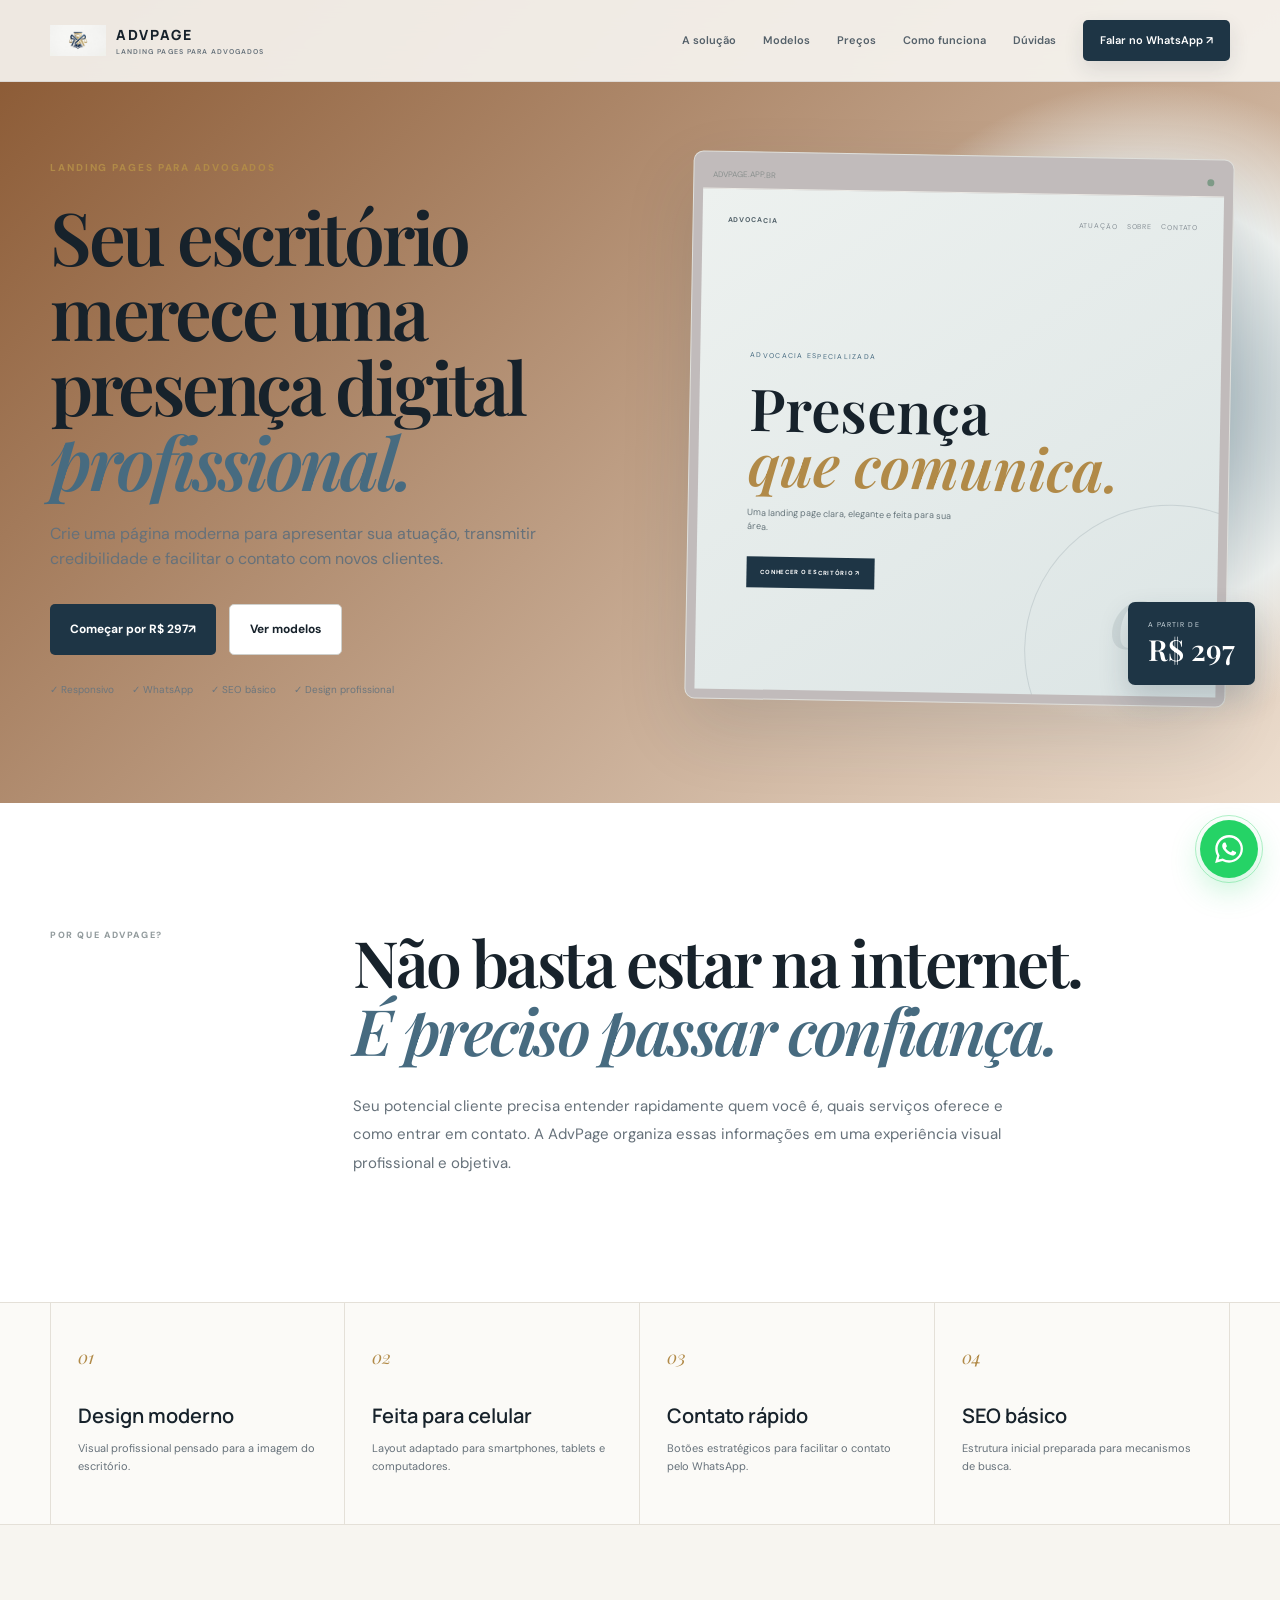
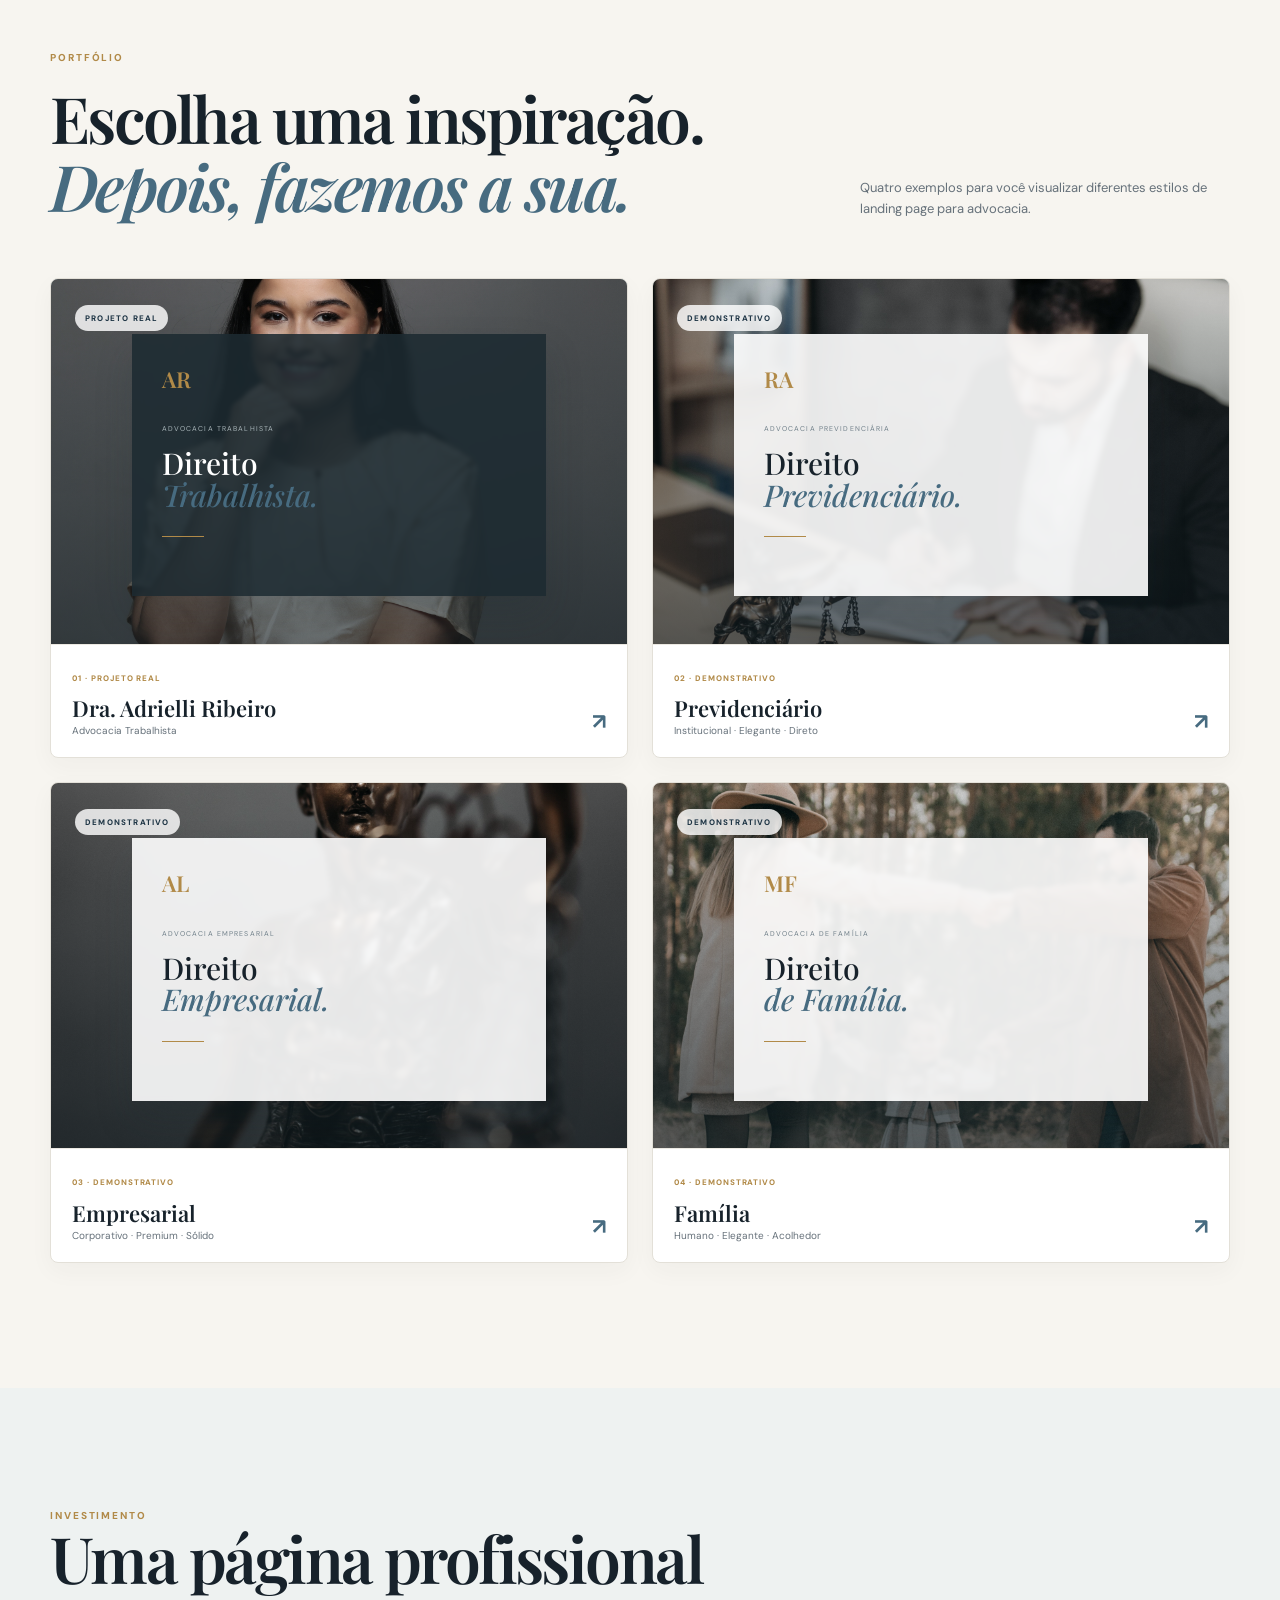
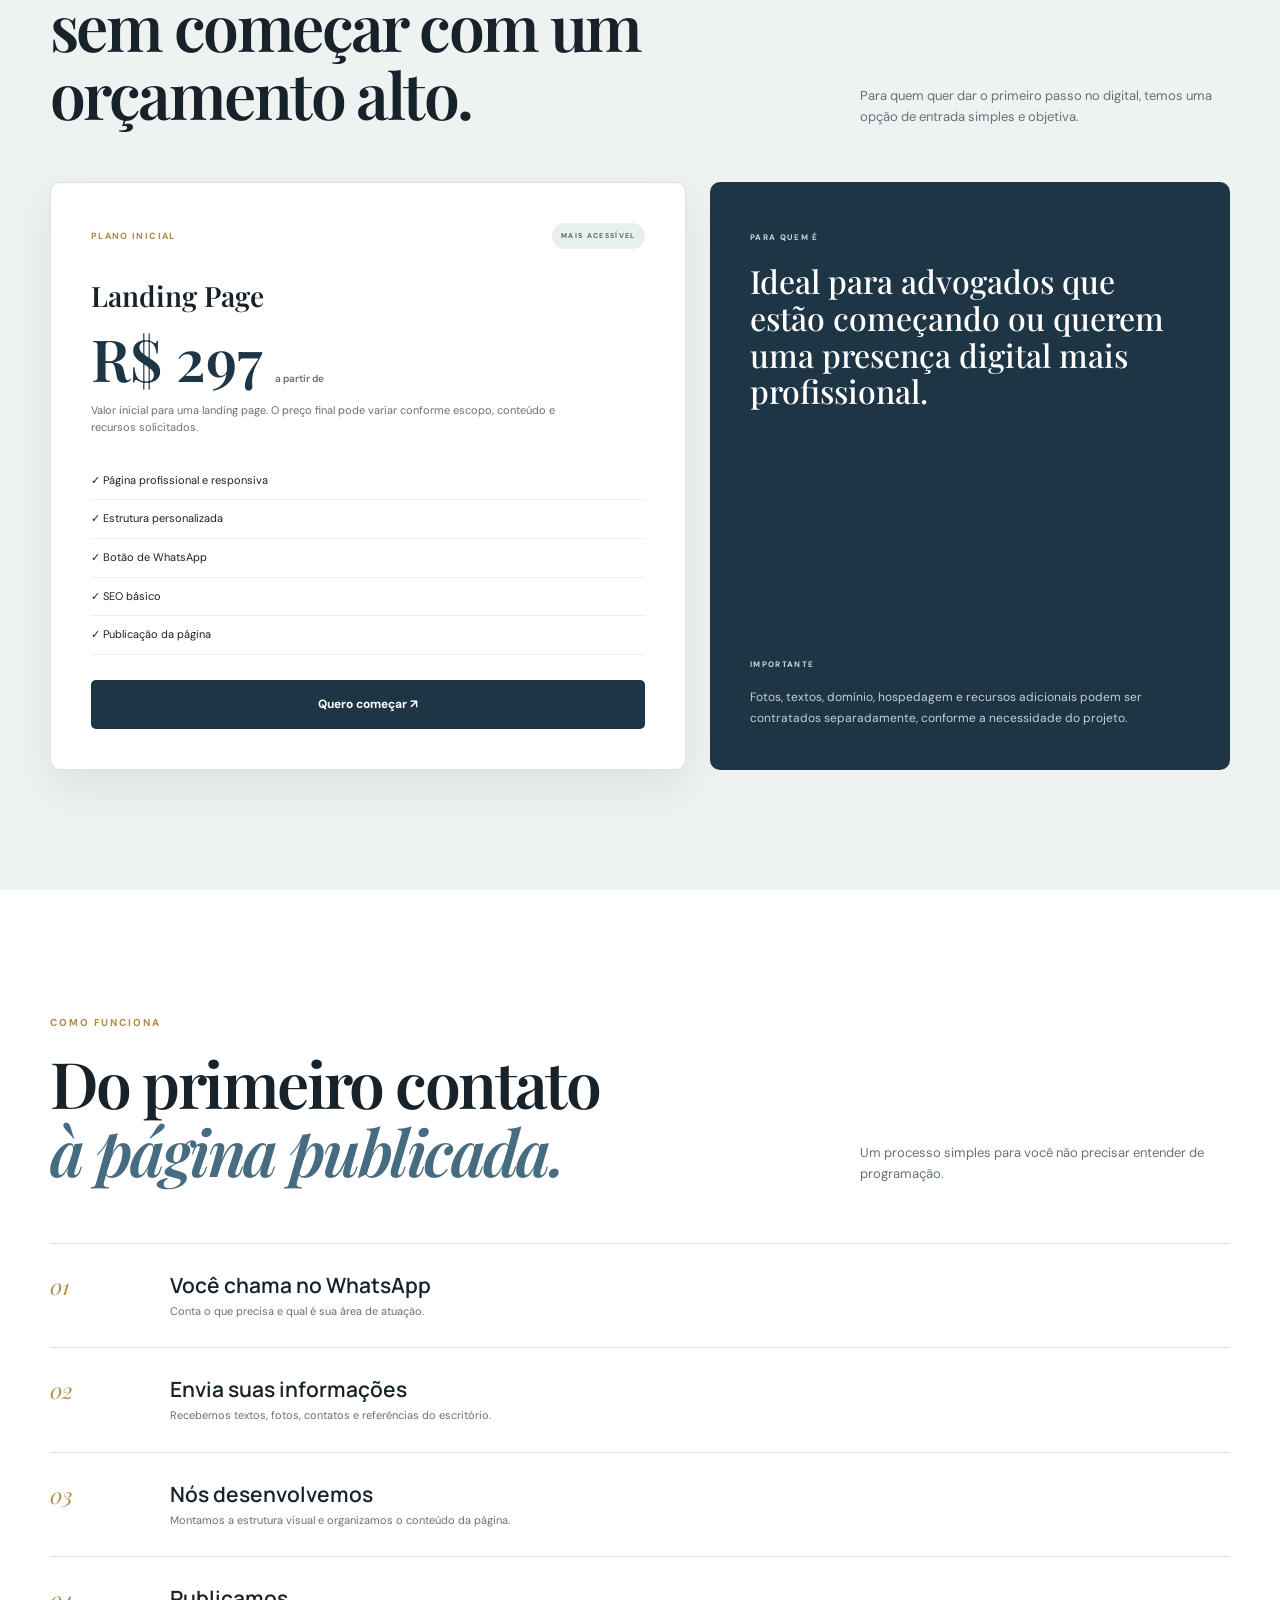
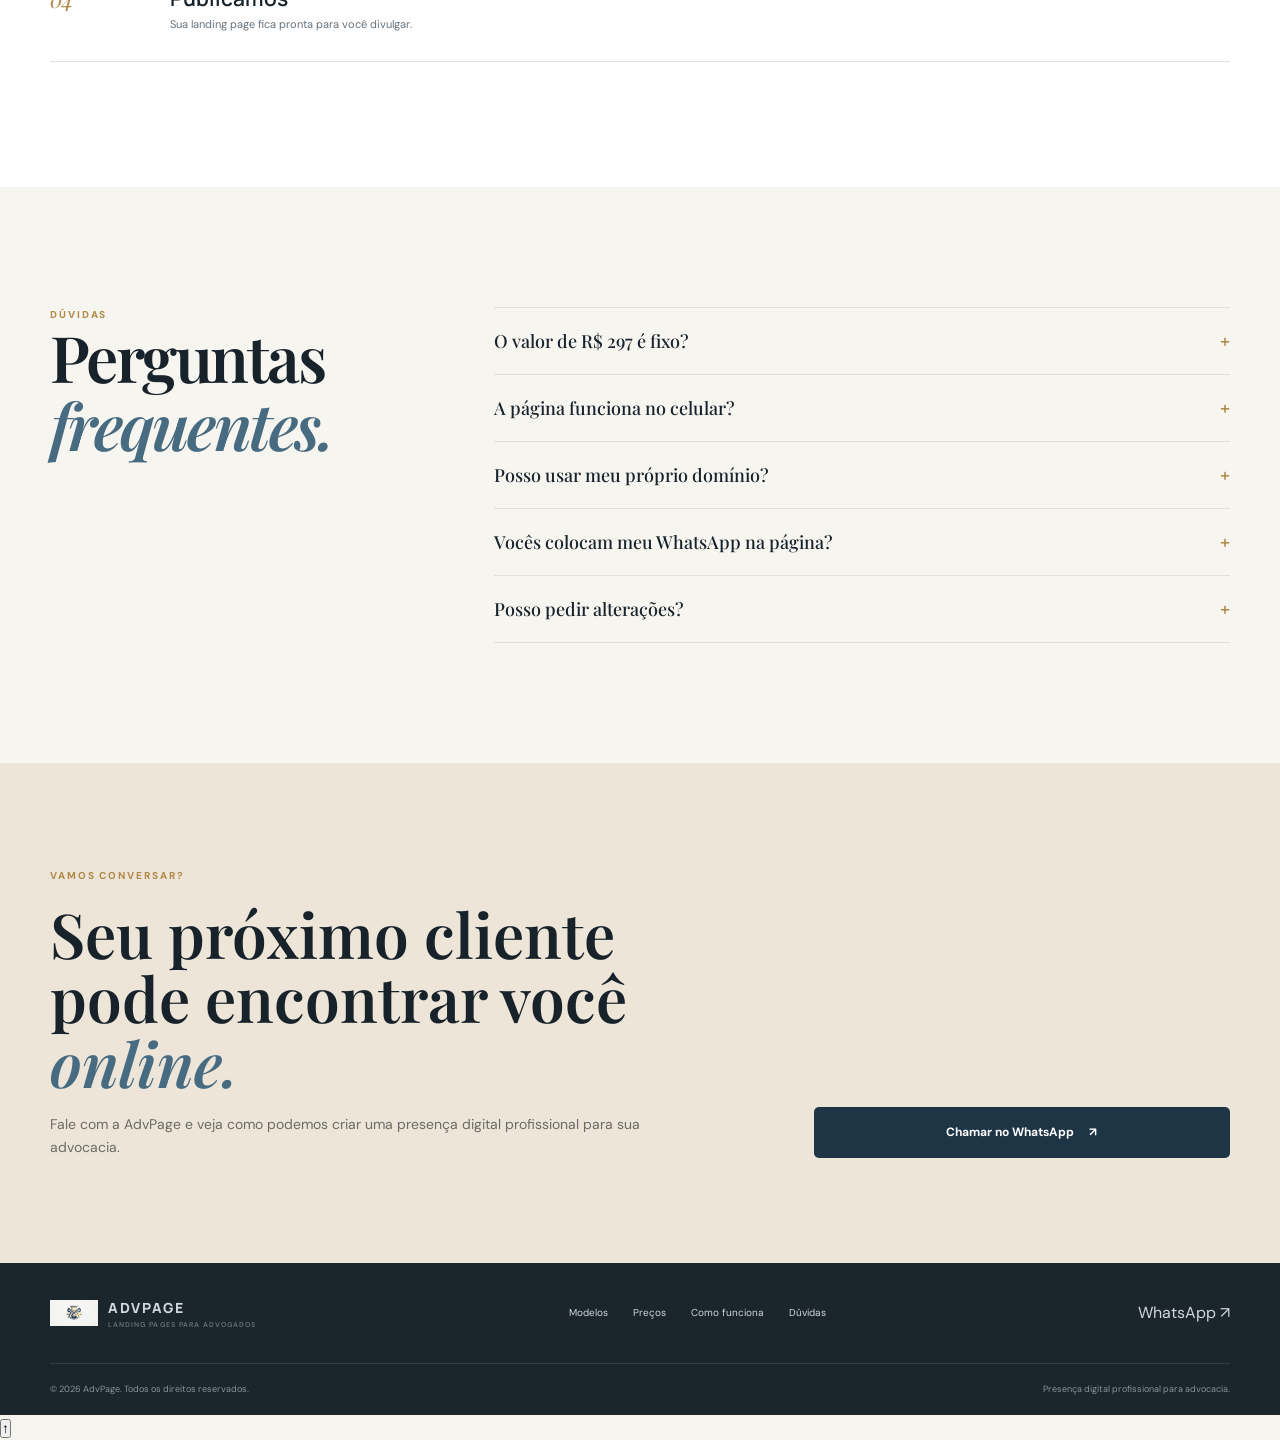
==== index.html @ 57451af1 "Atualiza hero com imagem da themis em marca d agua" ====
<!DOCTYPE html>
<html lang="pt-BR">

<head>

  <meta charset="UTF-8">

  <meta name="viewport" content="width=device-width, initial-scale=1.0">

  <title>AdvPage — Landing Pages para Advogados</title>

  <meta name="description"
    content="Landing pages modernas e profissionais para advogados, a partir de R$ 297. Design responsivo, WhatsApp e SEO b&aacute;sico.">

  <meta name="theme-color" content="#f7f5f0">
  <meta name="robots" content="index, follow">

  <meta property="og:title" content="AdvPage — Landing Pages para Advogados">

  <meta property="og:description"
    content="Uma presen&ccedil;a digital profissional para sua advocacia. Landing pages a partir de R$ 300.">

  <meta property="og:type" content="website">

  <link rel="preconnect" href="https://fonts.googleapis.com">
  <link rel="preconnect" href="https://fonts.gstatic.com" crossorigin>

  <link
    href="https://fonts.googleapis.com/css2?family=DM+Sans:wght@400;500;600;700&family=Manrope:wght@600;700;800&family=Playfair+Display:ital,wght@0,500;0,600;1,500;1,600&display=swap"
    rel="stylesheet">

  <link rel="stylesheet" href="style.css">

  <!-- &Iacute;cone do site -->
  <!-- Para trocar, substitua assets/logo-advpage.png -->
  <link rel="icon" href="img/logo_advpage.jpg" type="image/png">
</head>

<body>

  <a class="skip-link" href="#conteudo">
    Pular para o conte&uacute;do
  </a>

  <header class="header">

    <div class="container nav">

      <!-- =====================================================
         LOGO ADVPAGE
         Troque somente:
         assets/logo-advpage.png
         ===================================================== -->

      <a href="#inicio" class="logo">

        <img src="img/logo_advpage.jpg" alt="Logo AdvPage" class="site-logo">

        <span class="logo-text">
          ADVPAGE
          <small>LANDING PAGES PARA ADVOGADOS</small>
        </span>

      </a>

      <button class="menu" type="button" aria-label="Abrir menu" aria-expanded="false" aria-controls="menu-principal">
        <span></span>
        <span></span>
        <span></span>
      </button>

      <nav id="menu-principal" class="nav-links" aria-label="Navega&ccedil;&atilde;o principal">

        <a href="#solucao">A solu&ccedil;&atilde;o</a>

        <a href="#modelos">Modelos</a>

        <a href="#precos">Pre&ccedil;os</a>

        <a href="#processo">Como funciona</a>

        <a href="#faq">D&uacute;vidas</a>

        <a href="#contato" class="nav-button">
          Falar no WhatsApp ↗
        </a>

      </nav>

    </div>

  </header>


  <main id="conteudo">

    <!-- =====================================================
     HERO
     ===================================================== -->

    <section class="hero" id="inicio">

      <div class="hero-shape"></div>

      <div class="container hero-grid">

        <div class="hero-copy">

          <div class="eyebrow">
            LANDING PAGES PARA ADVOGADOS
          </div>

          <h1>
            Seu escrit&oacute;rio merece uma presen&ccedil;a digital
            <em>profissional.</em>
          </h1>

          <p>
            Crie uma p&aacute;gina moderna para apresentar sua atua&ccedil;&atilde;o,
            transmitir credibilidade e facilitar o contato com
            novos clientes.
          </p>

          <div class="actions">

            <a class="button primary" href="#precos">
              Come&ccedil;ar por R$ 297
              <span>↗</span>
            </a>

            <a class="button secondary" href="#modelos">
              Ver modelos
            </a>

          </div>

          <div class="trust-row">

            <span>✓ Responsivo</span>

            <span>✓ WhatsApp</span>

            <span>✓ SEO b&aacute;sico</span>

            <span>✓ Design profissional</span>

          </div>

        </div>


        <div class="hero-card">

          <div class="browser">

            <div class="browser-top">

              <span>
                ADVPAGE.APP.BR
              </span>

              <i></i>

            </div>

            <div class="browser-body">

              <div class="mini-nav">

                <b>ADVOCACIA</b>

                <span>
                  ATUA&Ccedil;&Atilde;O&nbsp;&nbsp;
                  SOBRE&nbsp;&nbsp;
                  CONTATO
                </span>

              </div>

              <div class="mini-copy">

                <small>
                  ADVOCACIA ESPECIALIZADA
                </small>

                <h2>
                  Presen&ccedil;a<br>
                  <em>que comunica.</em>
                </h2>

                <p>
                  Uma landing page clara, elegante
                  e feita para sua &aacute;rea.
                </p>

                <b>
                  CONHECER O ESCRIT&Oacute;RIO ↗
                </b>

              </div>

              <div class="mini-number">
                01
              </div>

            </div>

          </div>

          <div class="floating-price">

            <small>
              A PARTIR DE
            </small>

            <strong>
              R$ 297
            </strong>

          </div>

        </div>

      </div>

    </section>


    <!-- =====================================================
     SOLU&Ccedil;&Atilde;O
     ===================================================== -->

    <section class="intro" id="solucao">

      <div class="container intro-grid">

        <div class="section-kicker">
          POR QUE ADVPAGE?
        </div>

        <div>

          <h2>
            N&atilde;o basta estar na internet.
            <br>
            <em>&Eacute; preciso passar confian&ccedil;a.</em>
          </h2>

          <p>
            Seu potencial cliente precisa entender rapidamente
            quem voc&ecirc; &eacute;, quais servi&ccedil;os oferece e como entrar
            em contato. A AdvPage organiza essas informa&ccedil;&otilde;es
            em uma experi&ecirc;ncia visual profissional e objetiva.
          </p>

        </div>

      </div>

    </section>


    <!-- =====================================================
     RECURSOS
     ===================================================== -->

    <section class="features">

      <div class="container feature-grid">

        <article>

          <span>01</span>

          <h3>
            Design moderno
          </h3>

          <p>
            Visual profissional pensado
            para a imagem do escrit&oacute;rio.
          </p>

        </article>


        <article>

          <span>02</span>

          <h3>
            Feita para celular
          </h3>

          <p>
            Layout adaptado para smartphones,
            tablets e computadores.
          </p>

        </article>


        <article>

          <span>03</span>

          <h3>
            Contato r&aacute;pido
          </h3>

          <p>
            Bot&otilde;es estrat&eacute;gicos para facilitar
            o contato pelo WhatsApp.
          </p>

        </article>


        <article>

          <span>04</span>

          <h3>
            SEO b&aacute;sico
          </h3>

          <p>
            Estrutura inicial preparada
            para mecanismos de busca.
          </p>

        </article>

      </div>

    </section>


    <!-- =====================================================
     MODELOS
     ===================================================== -->

    <section class="models" id="modelos">

      <div class="container">

        <div class="heading-row">

          <div>

            <div class="eyebrow">
              PORTF&Oacute;LIO
            </div>

            <h2>
              Escolha uma inspira&ccedil;&atilde;o.
              <br>
              <em>Depois, fazemos a sua.</em>
            </h2>

          </div>

          <p>
            Quatro exemplos para voc&ecirc; visualizar
            diferentes estilos de landing page
            para advocacia.
          </p>

        </div>


        <div class="model-grid">


          <!-- MODELO 01 -->

          <a class="model-card" href="modelos/01-projeto-real/index.html">

            <div class="model-art art-real">

              <img src="img/advogado-modelo-01.webp" alt="Foto ilustrativa do Modelo 01">

              <span class="badge">
                PROJETO REAL
              </span>

              <div class="mock">

                <b>AR</b>

                <small>
                  ADVOCACIA TRABALHISTA
                </small>

                <strong>
                  Direito
                  <br>
                  <em>Trabalhista.</em>
                </strong>

                <i></i>

              </div>

            </div>

            <div class="model-info">

              <div>

                <small>
                  01 · PROJETO REAL
                </small>

                <h3>
                  Dra. Adrielli Ribeiro
                </h3>

                <p>
                  Advocacia Trabalhista
                </p>

              </div>

              <b>↗</b>

            </div>

          </a>


          <!-- MODELO 02 -->

          <a class="model-card" href="modelos/02-previdenciario/index.html">

            <div class="model-art art-blue">

              <img src="img/advogado-modelo-02.jpg" alt="Foto ilustrativa do Modelo 02">

              <span class="badge">
                DEMONSTRATIVO
              </span>

              <div class="mock light">

                <b>RA</b>

                <small>
                  ADVOCACIA PREVIDENCI&Aacute;RIA
                </small>

                <strong>
                  Direito
                  <br>
                  <em>Previdenci&aacute;rio.</em>
                </strong>

                <i></i>

              </div>

            </div>

            <div class="model-info">

              <div>

                <small>
                  02 · DEMONSTRATIVO
                </small>

                <h3>
                  Previdenci&aacute;rio
                </h3>

                <p>
                  Institucional · Elegante · Direto
                </p>

              </div>

              <b>↗</b>

            </div>

          </a>


          <!-- MODELO 03 -->

          <a class="model-card" href="modelos/03-empresarial/index.html">

            <div class="model-art art-sand">

              <img src="img/advogado-modelo-03.jpg" alt="Foto ilustrativa do Modelo 03">

              <span class="badge">
                DEMONSTRATIVO
              </span>

              <div class="mock light">

                <b>AL</b>

                <small>
                  ADVOCACIA EMPRESARIAL
                </small>

                <strong>
                  Direito
                  <br>
                  <em>Empresarial.</em>
                </strong>

                <i></i>

              </div>

            </div>

            <div class="model-info">

              <div>

                <small>
                  03 · DEMONSTRATIVO
                </small>

                <h3>
                  Empresarial
                </h3>

                <p>
                  Corporativo · Premium · S&oacute;lido
                </p>

              </div>

              <b>↗</b>

            </div>

          </a>


          <!-- MODELO 04 -->

          <a class="model-card" href="modelos/04-familia/index.html">

            <div class="model-art art-rose">

              <img src="img/advogado-modelo-04.jpg" alt="Foto ilustrativa do Modelo 04">

              <span class="badge">
                DEMONSTRATIVO
              </span>

              <div class="mock light">

                <b>MF</b>

                <small>
                  ADVOCACIA DE FAM&Iacute;LIA
                </small>

                <strong>
                  Direito
                  <br>
                  <em>de Fam&iacute;lia.</em>
                </strong>

                <i></i>

              </div>

            </div>

            <div class="model-info">

              <div>

                <small>
                  04 · DEMONSTRATIVO
                </small>

                <h3>
                  Fam&iacute;lia
                </h3>

                <p>
                  Humano · Elegante · Acolhedor
                </p>

              </div>

              <b>↗</b>

            </div>

          </a>

        </div>

      </div>

    </section>


    <!-- =====================================================
     PRE&Ccedil;O
     ===================================================== -->

    <section class="pricing" id="precos">

      <div class="container">

        <div class="pricing-head">

          <div>

            <div class="eyebrow">
              INVESTIMENTO
            </div>

            <h2>
              Uma p&aacute;gina profissional
              <br>
              sem come&ccedil;ar com um or&ccedil;amento alto.
            </h2>

          </div>

          <p>
            Para quem quer dar o primeiro passo no digital,
            temos uma op&ccedil;&atilde;o de entrada simples e objetiva.
          </p>

        </div>


        <div class="price-grid">

          <article class="price-card featured">

            <div class="price-top">

              <span>
                PLANO INICIAL
              </span>

              <b>
                MAIS ACESS&Iacute;VEL
              </b>

            </div>

            <h3>
              Landing Page
            </h3>

            <p class="price">
              R$ 297
              <small>
                a partir de
              </small>
            </p>

            <p class="price-note">
              Valor inicial para uma landing page.
              O pre&ccedil;o final pode variar conforme escopo,
              conte&uacute;do e recursos solicitados.
            </p>

            <ul>

              <li>
                ✓ P&aacute;gina profissional e responsiva
              </li>

              <li>
                ✓ Estrutura personalizada
              </li>

              <li>
                ✓ Bot&atilde;o de WhatsApp
              </li>

              <li>
                ✓ SEO b&aacute;sico
              </li>

              <li>
                ✓ Publica&ccedil;&atilde;o da p&aacute;gina
              </li>

            </ul>

            <a class="button primary full"
              href="https://wa.me/5551994525272?text=Ol&aacute;!%20Quero%20uma%20landing%20page%20a%20partir%20de%20R$%20300."
              rel="noopener noreferrer">
              Quero come&ccedil;ar ↗
            </a>

          </article>


          <div class="price-side">

            <div>

              <span>
                PARA QUEM &Eacute;
              </span>

              <h3>
                Ideal para advogados que est&atilde;o come&ccedil;ando
                ou querem uma presen&ccedil;a digital mais profissional.
              </h3>

            </div>

            <div>

              <span>
                IMPORTANTE
              </span>

              <p>
                Fotos, textos, dom&iacute;nio, hospedagem e recursos
                adicionais podem ser contratados separadamente,
                conforme a necessidade do projeto.
              </p>

            </div>

          </div>

        </div>

      </div>

    </section>


    <!-- =====================================================
     PROCESSO
     ===================================================== -->

    <section class="process" id="processo">

      <div class="container">

        <div class="heading-row">

          <div>

            <div class="eyebrow">
              COMO FUNCIONA
            </div>

            <h2>
              Do primeiro contato
              <br>
              <em>&agrave; p&aacute;gina publicada.</em>
            </h2>

          </div>

          <p>
            Um processo simples para voc&ecirc; n&atilde;o precisar
            entender de programa&ccedil;&atilde;o.
          </p>

        </div>


        <div class="steps">

          <article>

            <b>01</b>

            <div>

              <h3>
                Voc&ecirc; chama no WhatsApp
              </h3>

              <p>
                Conta o que precisa e qual &eacute; sua &aacute;rea de atua&ccedil;&atilde;o.
              </p>

            </div>

          </article>


          <article>

            <b>02</b>

            <div>

              <h3>
                Envia suas informa&ccedil;&otilde;es
              </h3>

              <p>
                Recebemos textos, fotos, contatos
                e refer&ecirc;ncias do escrit&oacute;rio.
              </p>

            </div>

          </article>


          <article>

            <b>03</b>

            <div>

              <h3>
                N&oacute;s desenvolvemos
              </h3>

              <p>
                Montamos a estrutura visual e organizamos
                o conte&uacute;do da p&aacute;gina.
              </p>

            </div>

          </article>


          <article>

            <b>04</b>

            <div>

              <h3>
                Publicamos
              </h3>

              <p>
                Sua landing page fica pronta
                para voc&ecirc; divulgar.
              </p>

            </div>

          </article>

        </div>

      </div>

    </section>


    <!-- =====================================================
     FAQ
     ===================================================== -->

    <section class="faq" id="faq">

      <div class="container faq-grid">

        <div>

          <div class="eyebrow">
            D&Uacute;VIDAS
          </div>

          <h2>
            Perguntas
            <br>
            <em>frequentes.</em>
          </h2>

        </div>


        <div class="faq-list">

          <details>

            <summary>
              O valor de R$ 297 &eacute; fixo?
            </summary>

            <p>
              R$ 297 &eacute; o valor inicial.
              O or&ccedil;amento final depende do escopo,
              quantidade de conte&uacute;do e recursos solicitados.
            </p>

          </details>


          <details>

            <summary>
              A p&aacute;gina funciona no celular?
            </summary>

            <p>
              Sim. Os modelos s&atilde;o desenvolvidos de forma
              responsiva para celular, tablet e computador.
            </p>

          </details>


          <details>

            <summary>
              Posso usar meu pr&oacute;prio dom&iacute;nio?
            </summary>

            <p>
              Sim. Voc&ecirc; pode usar um dom&iacute;nio pr&oacute;prio
              ou o dom&iacute;nio do seu escrit&oacute;rio.
            </p>

          </details>


          <details>

            <summary>
              Voc&ecirc;s colocam meu WhatsApp na p&aacute;gina?
            </summary>

            <p>
              Sim. A p&aacute;gina pode ter bot&otilde;es de contato
              e WhatsApp configurados com seus dados.
            </p>

          </details>


          <details>

            <summary>
              Posso pedir altera&ccedil;&otilde;es?
            </summary>

            <p>
              Sim. O escopo e a quantidade de ajustes
              s&atilde;o combinados antes do desenvolvimento.
            </p>

          </details>

        </div>

      </div>

    </section>


    <!-- =====================================================
     CONTATO
     ===================================================== -->

    <section class="contact" id="contato">

      <div class="container contact-inner">

        <div>

          <div class="eyebrow">
            VAMOS CONVERSAR?
          </div>

          <h2>
            Seu pr&oacute;ximo cliente pode encontrar voc&ecirc;
            <em>online.</em>
          </h2>

          <p>
            Fale com a AdvPage e veja como podemos criar
            uma presen&ccedil;a digital profissional para sua advocacia.
          </p>

        </div>


        <a class="contact-button" href="https://wa.me/5551994525272?text=Ol&aacute;!%20Quero%20conhecer%20a%20AdvPage."
          rel="noopener noreferrer">
          Chamar no WhatsApp
          <span>↗</span>
        </a>

      </div>

    </section>

  </main>


  <!-- =====================================================
     RODAP&Eacute;
     ===================================================== -->

  <footer>

    <div class="container footer-top">

      <div class="logo footer-logo">

        <img src="img/logo_advpage.jpg" alt="Logo AdvPage" class="site-logo">

        <span class="logo-text">
          ADVPAGE
          <small>LANDING PAGES PARA ADVOGADOS</small>
        </span>

      </div>


      <nav>

        <a href="#modelos">
          Modelos
        </a>

        <a href="#precos">
          Pre&ccedil;os
        </a>

        <a href="#processo">
          Como funciona
        </a>

        <a href="#faq">
          D&uacute;vidas
        </a>

      </nav>


      <a href="https://wa.me/5551994525272?text=Ol&aacute;!%20Quero%20conhecer%20a%20AdvPage." rel="noopener noreferrer">
        WhatsApp ↗
      </a>

    </div>


    <div class="container footer-bottom">

      <span>
        &copy; 2026 AdvPage. Todos os direitos reservados.
      </span>

      <span>
        Presen&ccedil;a digital profissional para advocacia.
      </span>

    </div>

  </footer>


  <!-- =====================================================
     WHATSAPP FLUTUANTE
     ===================================================== -->

  <a class="floating" href="https://wa.me/5551994525272?text=Ol&aacute;!%20Quero%20conhecer%20a%20AdvPage."
    aria-label="Falar com a AdvPage pelo WhatsApp" rel="noopener noreferrer">

    <svg class="whatsapp-icon" viewBox="0 0 24 24" aria-hidden="true" focusable="false">

      <path
        d="M20.52 3.48A11.87 11.87 0 0 0 12.08 0C5.53 0 .2 5.33.2 11.88c0 2.09.55 4.13 1.59 5.93L.1 24l6.33-1.66a11.88 11.88 0 0 0 5.65 1.43h.01c6.55 0 11.88-5.33 11.88-11.88 0-3.17-1.23-6.15-3.45-8.41ZM12.09 21.7h-.01a9.82 9.82 0 0 1-5.01-1.37l-.36-.21-3.75.98 1-3.66-.23-.38a9.82 9.82 0 0 1-1.51-5.18C2.22 6.47 6.64 2.05 12.08 2.05c2.64 0 5.12 1.03 6.98 2.9a9.8 9.8 0 0 1 2.9 6.98c0 5.44-4.42 9.77-9.87 9.77Zm5.39-7.34c-.29-.15-1.72-.85-1.99-.95-.27-.1-.47-.15-.67.15-.2.29-.77.95-.94 1.14-.17.2-.35.22-.64.07-.29-.15-1.22-.45-2.32-1.43-.86-.77-1.44-1.72-1.61-2.01-.17-.29-.02-.45.13-.6.13-.13.29-.35.44-.52.15-.17.2-.29.3-.49.1-.2.05-.37-.02-.52-.07-.15-.67-1.61-.92-2.2-.24-.58-.49-.5-.67-.51h-.57c-.2 0-.52.07-.79.37-.27.29-1.03 1.01-1.03 2.47s1.05 2.86 1.2 3.05c.15.2 2.07 3.16 5.01 4.43.7.3 1.25.48 1.68.61.7.22 1.34.19 1.84.12.56-.08 1.72-.7 1.96-1.38.24-.68.24-1.26.17-1.38-.07-.12-.27-.2-.57-.35Z" />

    </svg>

  </a>


  <script src="script.js"></script>

</body>

</html>
---- style.css ----
:root{
--bg:#f7f5f0;
--paper:#fff;
--ink:#17222b;
--muted:#66717a;
--navy:#1e3545;
--blue:#476b80;
--gold:#b18a48;
--line:#e4e0d8;
--sand:#ece5d8;
--rose:#eee2df;
--serif:'Playfair Display',Georgia,serif;
--sans:'DM Sans',Arial,sans-serif;
--display:'Manrope',Arial,sans-serif
}

*{
box-sizing:border-box;
margin:0;
padding:0
}

html{
scroll-behavior:smooth
}

body{
background:var(--bg);
color:var(--ink);
font-family:var(--sans);
line-height:1.6
}

a{
text-decoration:none;
color:inherit
}

.container{
width:min(1180px,calc(100% - 44px));
margin:auto
}

.skip-link{
position:fixed;
left:12px;
top:-60px;
z-index:999;
background:var(--ink);
color:white;
padding:12px 16px;
border-radius:0 0 8px 8px
}

.skip-link:focus{
top:0
}

.header{
height:82px;
position:fixed;
z-index:100;
top:0;
left:0;
right:0;
background:rgba(247,245,240,.92);
backdrop-filter:blur(15px);
border-bottom:1px solid rgba(23,34,43,.08);
transition:height .35s ease,background .35s ease,box-shadow .35s ease
}

.header.scrolled{
height:70px;
background:rgba(255,255,255,.88);
box-shadow:0 10px 35px rgba(30,53,69,.08)
}

.nav{
height:100%;
display:flex;
align-items:center;
justify-content:space-between
}


/* =====================================================
   LOGO ADVPAGE
   ===================================================== */

.logo{
display:flex;
align-items:center;
gap:10px
}

.logo .site-logo{
width:56px;
height:56px;
object-fit:contain;
display:block;
flex:0 0 auto
}

.footer-logo .site-logo{
width:48px;
height:48px
}

.logo-text{
display:flex;
flex-direction:column;
font:800 14px var(--display);
letter-spacing:.12em
}

.logo-text small{
display:block;
font:600 7px var(--sans);
letter-spacing:.15em;
color:var(--muted);
margin-top:3px
}


/* =====================================================
   MENU
   ===================================================== */

.nav-links{
display:flex;
gap:27px;
align-items:center;
font-size:11px;
font-weight:600;
color:#55616a
}

.nav-links a{
position:relative;
transition:color .25s ease
}

.nav-links a:hover{
color:var(--navy)
}

.nav-links a:not(.nav-button)::after{
content:"";
position:absolute;
left:0;
right:0;
bottom:-7px;
height:1px;
background:var(--gold);
transform:scaleX(0);
transition:transform .25s ease
}

.nav-links a:hover::after{
transform:scaleX(1)
}

.nav-button{
padding:12px 17px;
background:var(--navy);
color:white!important;
border-radius:5px;
box-shadow:0 8px 20px rgba(30,53,69,.12)
}

.menu{
display:none;
background:none;
border:0
}

.menu span{
display:block;
width:25px;
height:2px;
background:var(--ink);
margin:5px
}


/* =====================================================
   HERO
   ===================================================== */

.hero{
padding:155px 0 100px;
min-height:800px;
position:relative;
overflow:hidden;
background:linear-gradient(
135deg,
#895731 0%,
#eddecf 100%
)
}

.hero-shape{
position:absolute;
width:650px;
height:650px;
border-radius:50%;
right:-190px;
top:80px;
background:radial-gradient(
circle,
#95a9b2 0,
#eef1ef 45%,
transparent 70%
)
}

.hero-grid{
display:grid;
grid-template-columns:1.03fr .97fr;
gap:65px;
align-items:center;
position:relative
}

.eyebrow{
font-size:10px;
letter-spacing:.19em;
font-weight:800;
color:var(--gold)
}

.hero h1{
font:600 clamp(48px,5.7vw,76px)/1.03 var(--serif);
letter-spacing:-.045em;
margin:22px 0;
color:var(--ink)
}

.hero h1 em,
.intro h2 em,
.models h2 em,
.pricing h2 em,
.process h2 em,
.faq h2 em,
.contact h2 em{
font-style:italic;
color:var(--blue)
}

.hero-copy>p{
font-size:16px;
color:var(--muted);
max-width:610px
}

.actions{
display:flex;
gap:13px;
margin-top:32px
}

.button{
display:inline-flex;
align-items:center;
justify-content:center;
padding:15px 20px;
border-radius:5px;
font-size:12px;
font-weight:700;
position:relative;
overflow:hidden;
transition:.25s ease
}

.button:hover{
transform:translateY(-3px);
box-shadow:0 12px 28px rgba(30,53,69,.14)
}

.primary{
background:var(--navy);
color:#fff
}

.primary:hover{
background:#29495e
}

.secondary{
border:1px solid #cfd0cc;
background:white
}

.trust-row{
display:flex;
flex-wrap:wrap;
gap:18px;
margin-top:27px;
font-size:10px;
color:#6c767d
}


/* =====================================================
   BROWSER PREVIEW
   ===================================================== */

.hero-card{
position:relative
}

.browser{
background:rgb(193, 187, 187);
border:1px solid #dfe0dc;
border-radius:10px;
padding:9px;
box-shadow:0 30px 70px rgba(30,53,69,.13);
transform:rotate(1deg);
transition:.3s ease
}

.hero-card:hover .browser{
box-shadow:0 35px 85px rgba(30,53,69,.17)
}

.browser-top{
height:28px;
border-bottom:1px solid #eceae5;
display:flex;
justify-content:space-between;
align-items:center;
padding:0 10px;
color:#8b918f;
font-size:8px
}

.browser-top i{
width:7px;
height:7px;
border-radius:50%;
background:#7e9a87
}

.browser-body{
height:500px;
background:linear-gradient(145deg,#edf1ef,#dce5e5);
padding:25px;
position:relative;
overflow:hidden
}

.browser-body:after{
content:'';
position:absolute;
width:290px;
height:290px;
border:1px solid rgba(30,53,69,.12);
border-radius:50%;
right:-100px;
bottom:-100px
}

.mini-nav{
display:flex;
justify-content:space-between;
font-size:7px;
letter-spacing:.13em;
color:#53626a
}

.mini-nav span{
color:#879097
}

.mini-copy{
position:absolute;
left:50px;
top:150px
}

.mini-copy small{
font-size:7px;
letter-spacing:.18em;
color:var(--blue)
}

.mini-copy h2{
font:600 58px/.95 var(--serif);
margin:15px 0
}

.mini-copy h2 em{
color:var(--gold);
font-style:italic
}

.mini-copy p{
font-size:9px;
color:#66757b;
max-width:220px
}

.mini-copy>b{
display:inline-block;
margin-top:22px;
background:var(--navy);
color:white;
padding:11px 14px;
font-size:6px;
letter-spacing:.12em
}

.mini-number{
position:absolute;
right:25px;
bottom:25px;
font:italic 90px var(--serif);
color:rgba(30,53,69,.09)
}

.floating-price{
position:absolute;
right:-25px;
bottom:18px;
background:var(--navy);
color:white;
padding:17px 20px;
border-radius:7px;
box-shadow:0 15px 30px rgba(30,53,69,.2);
animation:priceFloat 4s ease-in-out infinite
}

.floating-price small{
display:block;
font-size:7px;
letter-spacing:.15em;
color:#cdd9df
}

.floating-price strong{
display:block;
font:600 29px var(--serif);
color:#fff
}


/* =====================================================
   INTRO
   ===================================================== */

.intro{
padding:125px 0;
background:white
}

.intro-grid{
display:grid;
grid-template-columns:.42fr 1.58fr;
gap:70px
}

.section-kicker{
font-size:9px;
font-weight:800;
letter-spacing:.18em;
color:#929b9d
}

.intro h2,
.models h2,
.pricing h2,
.process h2,
.faq h2{
font:600 clamp(40px,5vw,64px)/1.06 var(--serif);
letter-spacing:-.04em
}

.intro p{
max-width:690px;
margin-top:28px;
color:var(--muted);
font-size:15px;
line-height:1.9
}


/* =====================================================
   FEATURES
   ===================================================== */

.features{
border-top:1px solid var(--line);
border-bottom:1px solid var(--line);
background:#fbfaf7
}

.feature-grid{
display:grid;
grid-template-columns:repeat(4,1fr)
}

.feature-grid article{
padding:42px 27px 48px;
border-right:1px solid var(--line);
position:relative;
overflow:hidden;
transition:.3s ease
}

.feature-grid article:first-child{
border-left:1px solid var(--line)
}

.feature-grid article:hover{
background:#fff;
transform:translateY(-2px)
}

.feature-grid span{
font:italic 18px var(--serif);
color:var(--gold)
}

.feature-grid h3{
font:600 20px var(--display);
margin:30px 0 10px
}

.feature-grid p{
font-size:11px;
color:var(--muted);
line-height:1.7
}


/* =====================================================
   MODELOS
   ===================================================== */

.models{
padding:125px 0;
background:var(--bg)
}

.heading-row{
display:flex;
justify-content:space-between;
gap:60px;
align-items:end
}

.heading-row>p{
max-width:370px;
color:var(--muted);
font-size:13px
}

.heading-row h2{
margin-top:18px
}

.model-grid{
display:grid;
grid-template-columns:1fr 1fr;
gap:24px;
margin-top:58px
}

.model-card{
background:white;
border:1px solid #e3e0d8;
border-radius:8px;
overflow:hidden;
transition:.4s ease;
box-shadow:0 8px 24px rgba(40,45,45,.04)
}

.model-card:hover{
transform:translateY(-6px);
box-shadow:0 20px 45px rgba(40,45,45,.1)
}

.model-art{
height:365px;
position:relative;
padding:24px;
overflow:hidden
}

.model-art>img{
position:absolute;
inset:0;
width:100%;
height:100%;
object-fit:cover;
display:block;
filter:saturate(.82)
}

.model-art:after{
content:'';
position:absolute;
inset:0;
background:linear-gradient(
180deg,
rgba(20,30,35,.05),
rgba(20,30,35,.62)
);
z-index:1
}

.art-real{
background:linear-gradient(
135deg,
#b8c7ca,
#73878e
)
}

.art-blue{
background:linear-gradient(
135deg,
#dfe8eb,
#b7c9d0
)
}

.art-sand{
background:linear-gradient(
135deg,
#eee5d4,
#d6c5a9
)
}

.art-rose{
background:linear-gradient(
135deg,
#eee0dc,
#cdb8b2
)
}

.badge{
font-size:8px;
letter-spacing:.15em;
font-weight:800;
color:var(--navy);
background:rgba(255,255,255,.82);
padding:8px 10px;
border-radius:20px;
position:relative;
z-index:3
}

.mock{
position:absolute;
left:14%;
top:15%;
width:72%;
height:72%;
background:rgba(29,43,49,.88);
backdrop-filter:blur(2px);
color:white;
padding:30px;
box-shadow:0 20px 35px rgba(25,40,45,.2);
z-index:2;
transition:.45s ease
}

.model-card:hover .mock{
transform:translateY(-8px) scale(1.015);
box-shadow:0 28px 48px rgba(25,40,45,.24)
}

.mock.light{
background:rgba(255,255,255,.90);
color:var(--ink)
}

.mock b{
font:600 22px var(--serif);
color:var(--gold)
}

.mock small{
display:block;
margin-top:28px;
font-size:7px;
letter-spacing:.16em;
color:#a8b4b8
}

.mock.light small{
color:#71808a
}

.mock strong{
display:block;
font:500 30px/1.05 var(--serif);
margin-top:14px
}

.mock em{
color:var(--blue);
font-style:italic
}

.mock i{
display:block;
width:42px;
height:1px;
background:var(--gold);
margin-top:25px
}

.model-info{
padding:18px 21px;
display:flex;
justify-content:space-between;
align-items:end;
border-top:1px solid #ece9e2
}

.model-info small{
font-size:8px;
letter-spacing:.12em;
color:var(--gold);
font-weight:800
}

.model-info h3{
font:600 22px var(--serif);
margin-top:5px
}

.model-info p{
font-size:10px;
color:var(--muted)
}

.model-info>b{
font-size:22px;
color:var(--blue)
}


/* =====================================================
   PREÇO
   ===================================================== */

.pricing{
padding:120px 0;
background:#eef2f1
}

.pricing-head{
display:flex;
justify-content:space-between;
gap:60px;
align-items:end
}

.pricing-head>p{
max-width:370px;
color:var(--muted);
font-size:13px
}

.price-grid{
display:grid;
grid-template-columns:1.1fr .9fr;
gap:24px;
margin-top:55px
}

.price-card{
background:white;
border:1px solid #dce2e1;
border-radius:10px;
padding:40px;
box-shadow:0 18px 45px rgba(30,53,69,.08);
transition:.35s ease
}

.price-card:hover{
transform:translateY(-5px);
box-shadow:0 25px 60px rgba(30,53,69,.12)
}

.price-top{
display:flex;
justify-content:space-between;
align-items:center;
color:var(--gold);
font-size:9px;
letter-spacing:.15em;
font-weight:800
}

.price-top b{
background:#e8f0ed;
color:#4d6d60;
padding:7px 9px;
border-radius:20px;
font-size:7px
}

.price-card h3{
font:600 28px var(--serif);
margin-top:28px
}

.price{
font:600 58px var(--serif);
margin:5px 0;
color:var(--navy)
}

.price small{
font:600 10px var(--sans);
color:var(--muted)
}

.price-note{
font-size:11px;
color:var(--muted);
max-width:500px
}

.price-card ul{
list-style:none;
margin:25px 0
}

.price-card li{
padding:10px 0;
border-bottom:1px solid #eee;
font-size:11px
}

.full{
width:100%
}

.price-side{
background:var(--navy);
color:white;
border-radius:10px;
padding:40px;
display:flex;
flex-direction:column;
justify-content:space-between
}

.price-side span{
font-size:8px;
letter-spacing:.17em;
color:#c7d4da;
font-weight:800
}

.price-side h3{
font:500 32px/1.15 var(--serif);
margin-top:15px
}

.price-side p{
color:#c6d0d4;
font-size:12px;
line-height:1.8;
margin-top:12px
}


/* =====================================================
   PROCESSO
   ===================================================== */

.process{
padding:125px 0;
background:white
}

.steps{
margin-top:58px;
border-top:1px solid var(--line)
}

.steps article{
display:grid;
grid-template-columns:90px 1fr;
gap:30px;
padding:27px 0;
border-bottom:1px solid var(--line);
position:relative;
transition:.3s ease
}

.steps article:hover{
padding-left:12px;
background:linear-gradient(
90deg,
rgba(177,138,72,.055),
transparent 55%
)
}

.steps article>b{
font:italic 22px var(--serif);
color:var(--gold)
}

.steps h3{
font:600 21px var(--display)
}

.steps p{
font-size:11px;
color:var(--muted);
margin-top:4px
}


/* =====================================================
   FAQ
   ===================================================== */

.faq{
padding:120px 0;
background:var(--bg)
}

.faq-grid{
display:grid;
grid-template-columns:.65fr 1.35fr;
gap:90px
}

.faq-list{
border-top:1px solid var(--line)
}

details{
border-bottom:1px solid var(--line);
padding:21px 0
}

summary{
cursor:pointer;
list-style:none;
display:flex;
justify-content:space-between;
font:500 18px var(--serif)
}

summary::-webkit-details-marker{
display:none
}

summary:after{
content:'+';
font-family:var(--sans);
color:var(--gold)
}

details[open] summary:after{
content:'−'
}

details p{
padding-top:12px;
max-width:650px;
color:var(--muted);
font-size:12px
}


/* =====================================================
   CONTATO
   ===================================================== */

.contact{
padding:105px 0;
background:var(--sand);
position:relative;
overflow:hidden
}

.contact-inner{
display:grid;
grid-template-columns:1.25fr .75fr;
gap:70px;
align-items:end
}

.contact h2{
font:600 clamp(40px,5vw,62px)/1.04 var(--serif);
margin:18px 0
}

.contact p{
max-width:650px;
color:#6d6b65;
font-size:14px
}

.contact-button{
display:inline-flex;
align-items:center;
justify-content:center;
gap:15px;
background:var(--navy);
color:white;
padding:16px 22px;
border-radius:5px;
font-size:12px;
font-weight:700;
transition:.25s ease
}

.contact-button:hover{
transform:translateY(-3px);
box-shadow:0 12px 28px rgba(30,53,69,.14)
}


/* =====================================================
   FOOTER
   ===================================================== */

footer{
background:#1b252c;
color:#cfd7db
}

.footer-top{
min-height:100px;
display:flex;
align-items:center;
justify-content:space-between;
gap:30px
}

.footer-top nav{
display:flex;
gap:25px
}

.footer-top nav a{
font-size:10px
}

.footer-bottom{
border-top:1px solid rgba(255,255,255,.1);
padding:18px 0;
display:flex;
justify-content:space-between;
gap:20px;
font-size:9px;
color:#89949a
}


/* =====================================================
   WHATSAPP
   ===================================================== */

.floating{
position:fixed;
right:22px;
bottom:22px;
width:58px;
height:58px;
border-radius:50%;
background:#25D366;
display:grid;
place-items:center;
z-index:80;
box-shadow:0 12px 30px rgba(37,211,102,.25);
transition:.3s ease
}

.floating:hover{
transform:translateY(-5px) scale(1.05);
box-shadow:0 15px 35px rgba(37,211,102,.34)
}

.floating:before{
content:"";
position:absolute;
inset:-5px;
border:1px solid rgba(37,211,102,.35);
border-radius:50%;
animation:whatsPulse 2.5s ease-out infinite
}

.whatsapp-icon{
width:28px;
height:28px;
fill:white
}


/* =====================================================
   ANIMAÇÕES
   ===================================================== */

@keyframes priceFloat{

0%,100%{
transform:translateY(0)
}

50%{
transform:translateY(-8px)
}

}

@keyframes whatsPulse{

0%{
transform:scale(.9);
opacity:.65
}

70%,100%{
transform:scale(1.35);
opacity:0
}

}


/* =====================================================
   RESPONSIVO
   ===================================================== */

@media(max-width:900px){

.nav-links{
display:none
}

.menu{
display:block
}

.hero-grid{
grid-template-columns:1fr
}

.hero{
padding-top:120px
}

.intro-grid{
grid-template-columns:1fr
}

.feature-grid{
grid-template-columns:1fr 1fr
}

.model-grid{
grid-template-columns:1fr
}

.pricing-head{
display:block
}

.pricing-head>p{
margin-top:25px
}

.price-grid{
grid-template-columns:1fr
}

.heading-row{
display:block
}

.heading-row>p{
margin-top:25px
}

.contact-inner{
grid-template-columns:1fr
}

.faq-grid{
grid-template-columns:1fr
}

.footer-top{
flex-wrap:wrap;
padding:30px 0
}

}

@media(max-width:680px){

.container{
width:min(100% - 30px,600px)
}

.logo .site-logo{
width:45px;
height:45px
}

.footer-logo .site-logo{
width:42px;
height:42px
}

.logo-text{
font-size:12px
}

.logo-text small{
font-size:6px
}

.hero{
padding-top:105px;
padding-bottom:70px
}

.hero h1{
font-size:46px
}

.browser-body{
height:420px
}

.mini-copy{
left:30px;
top:120px
}

.mini-copy h2{
font-size:45px
}

.floating-price{
right:0
}

.intro,
.models,
.pricing,
.process,
.faq{
padding:80px 0
}

.feature-grid{
grid-template-columns:1fr
}

.feature-grid article{
border-left:1px solid var(--line);
}

.model-art{
height:330px
}

.mock{
padding:24px
}

.mock strong{
font-size:26px
}

.price-card,
.price-side{
padding:28px
}

.footer-top{
display:block
}

.footer-top nav{
margin:25px 0;
flex-wrap:wrap
}

.footer-bottom{
display:block
}

.footer-bottom span{
display:block;
margin-top:7px
}

}


/* =====================================================
   MOVIMENTO REDUZIDO
   ===================================================== */

@media(prefers-reduced-motion:reduce){

html{
scroll-behavior:auto
}

*{
animation:none!important;
transition:none!important
}

}
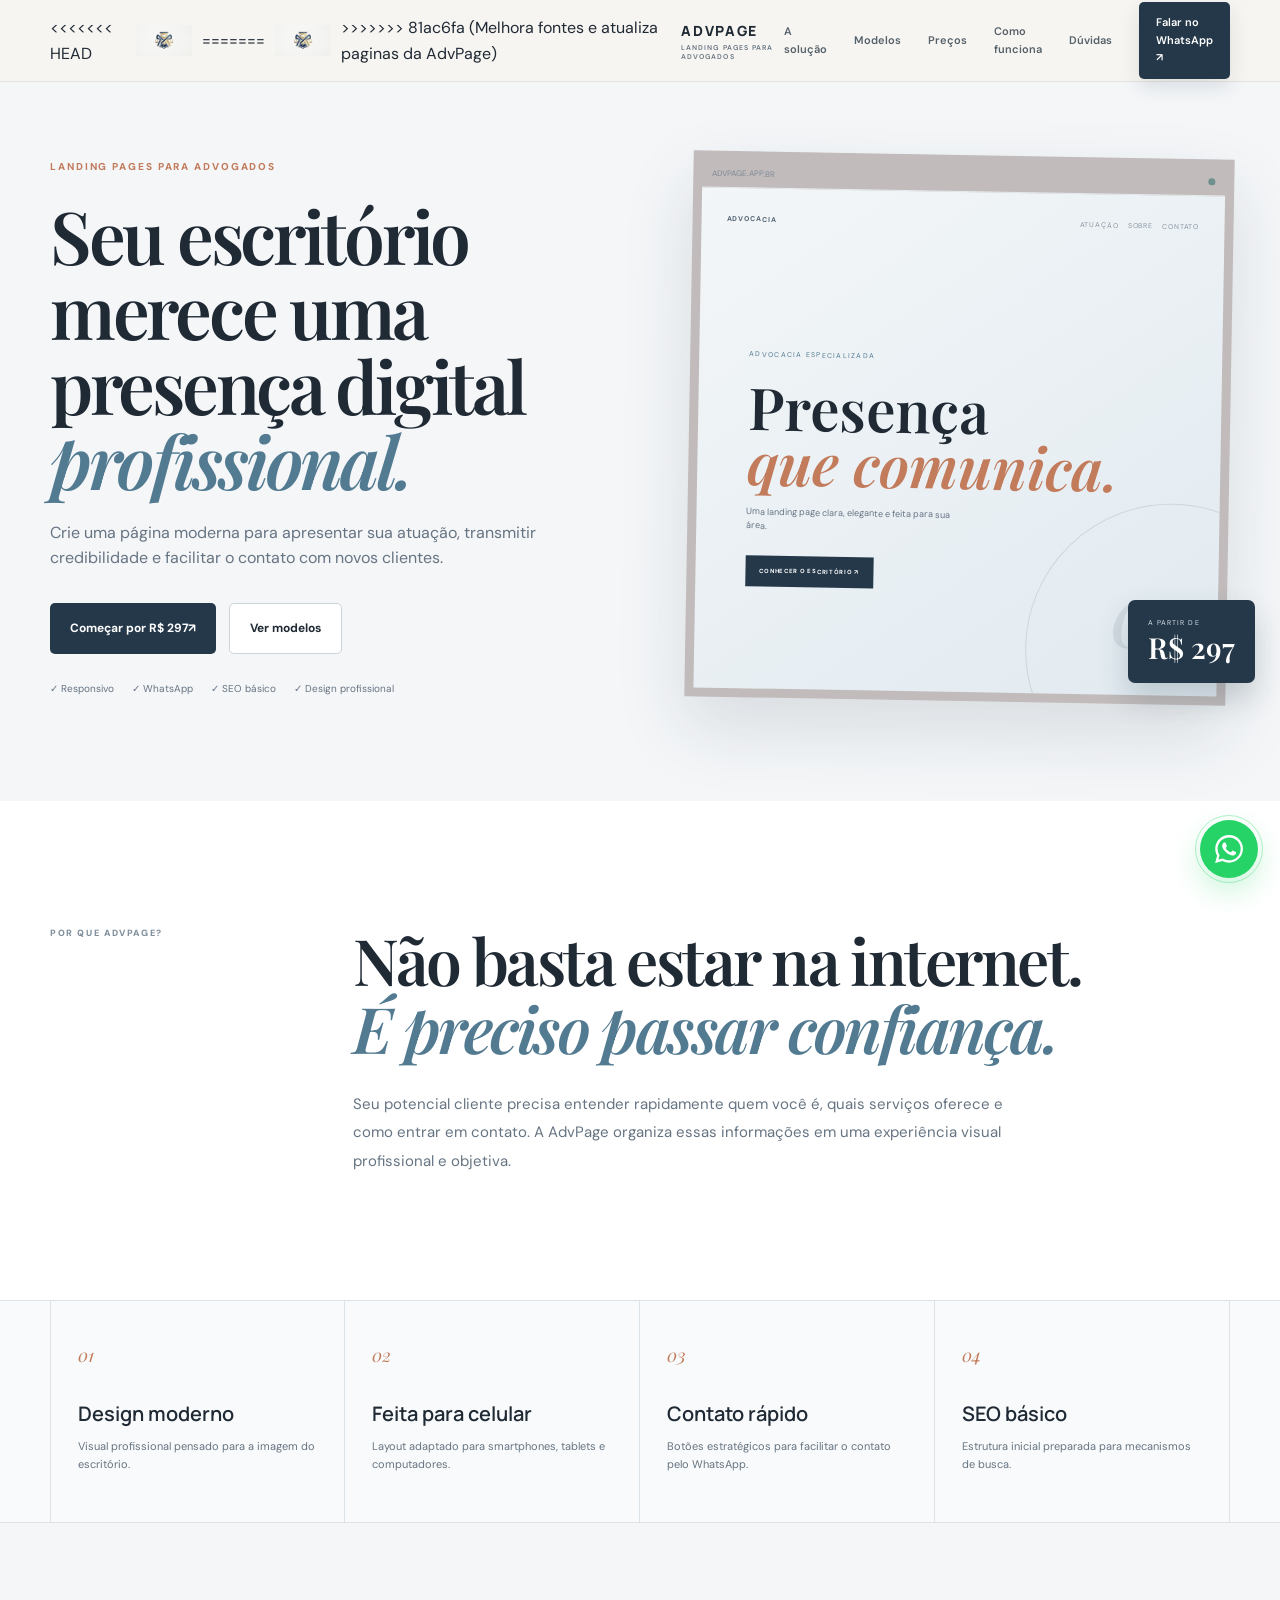
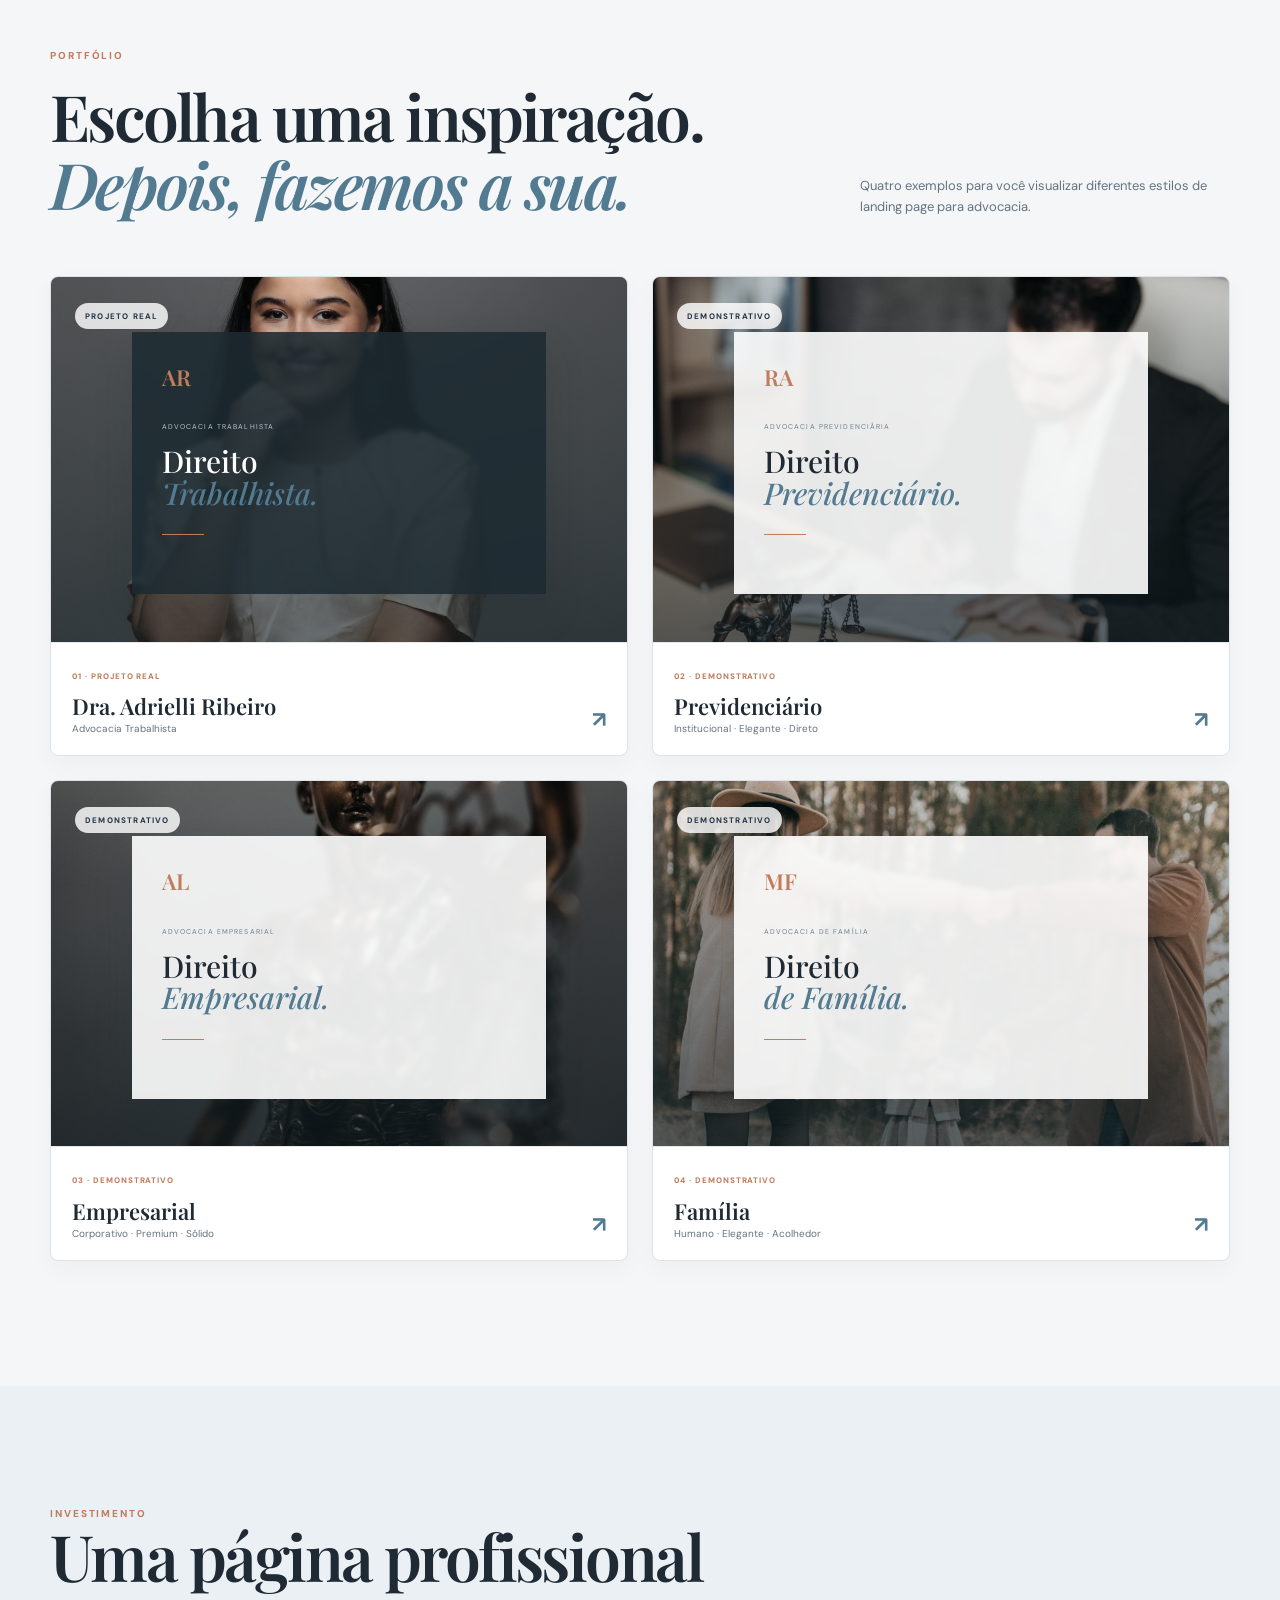
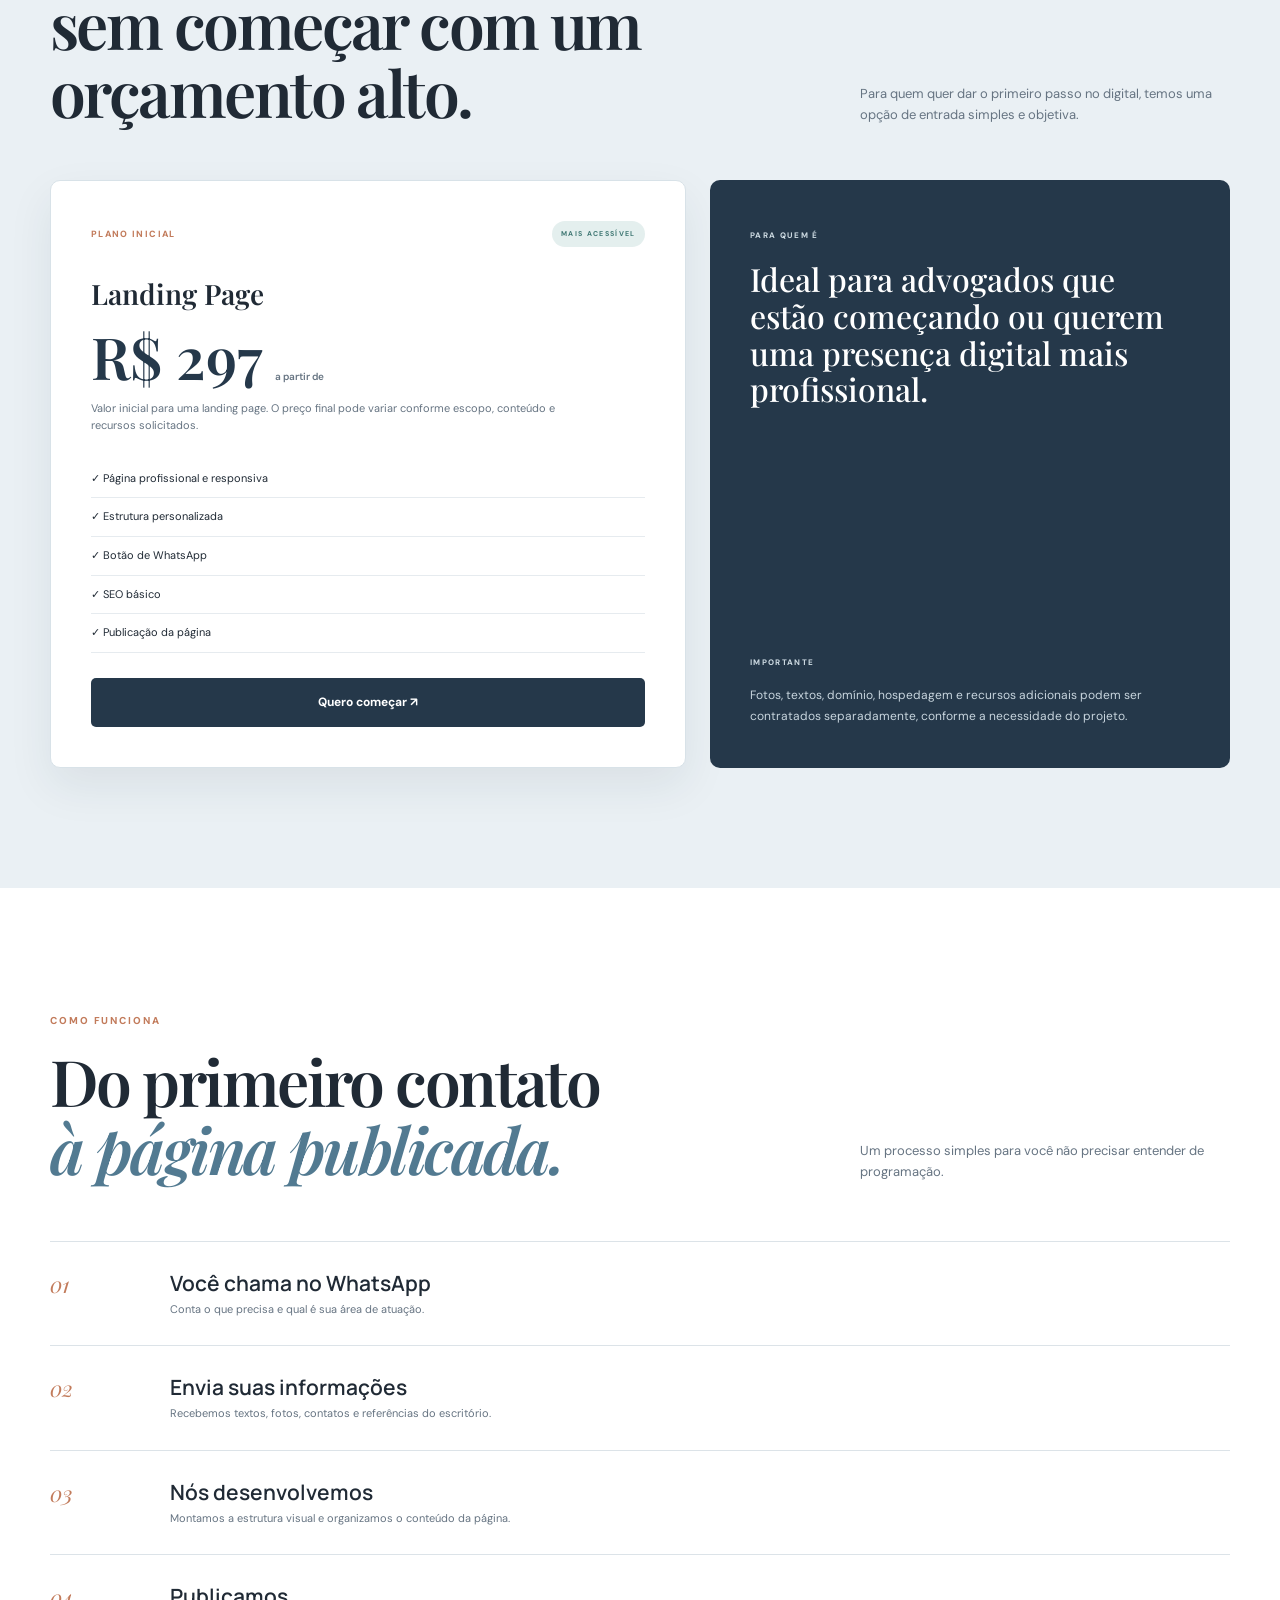
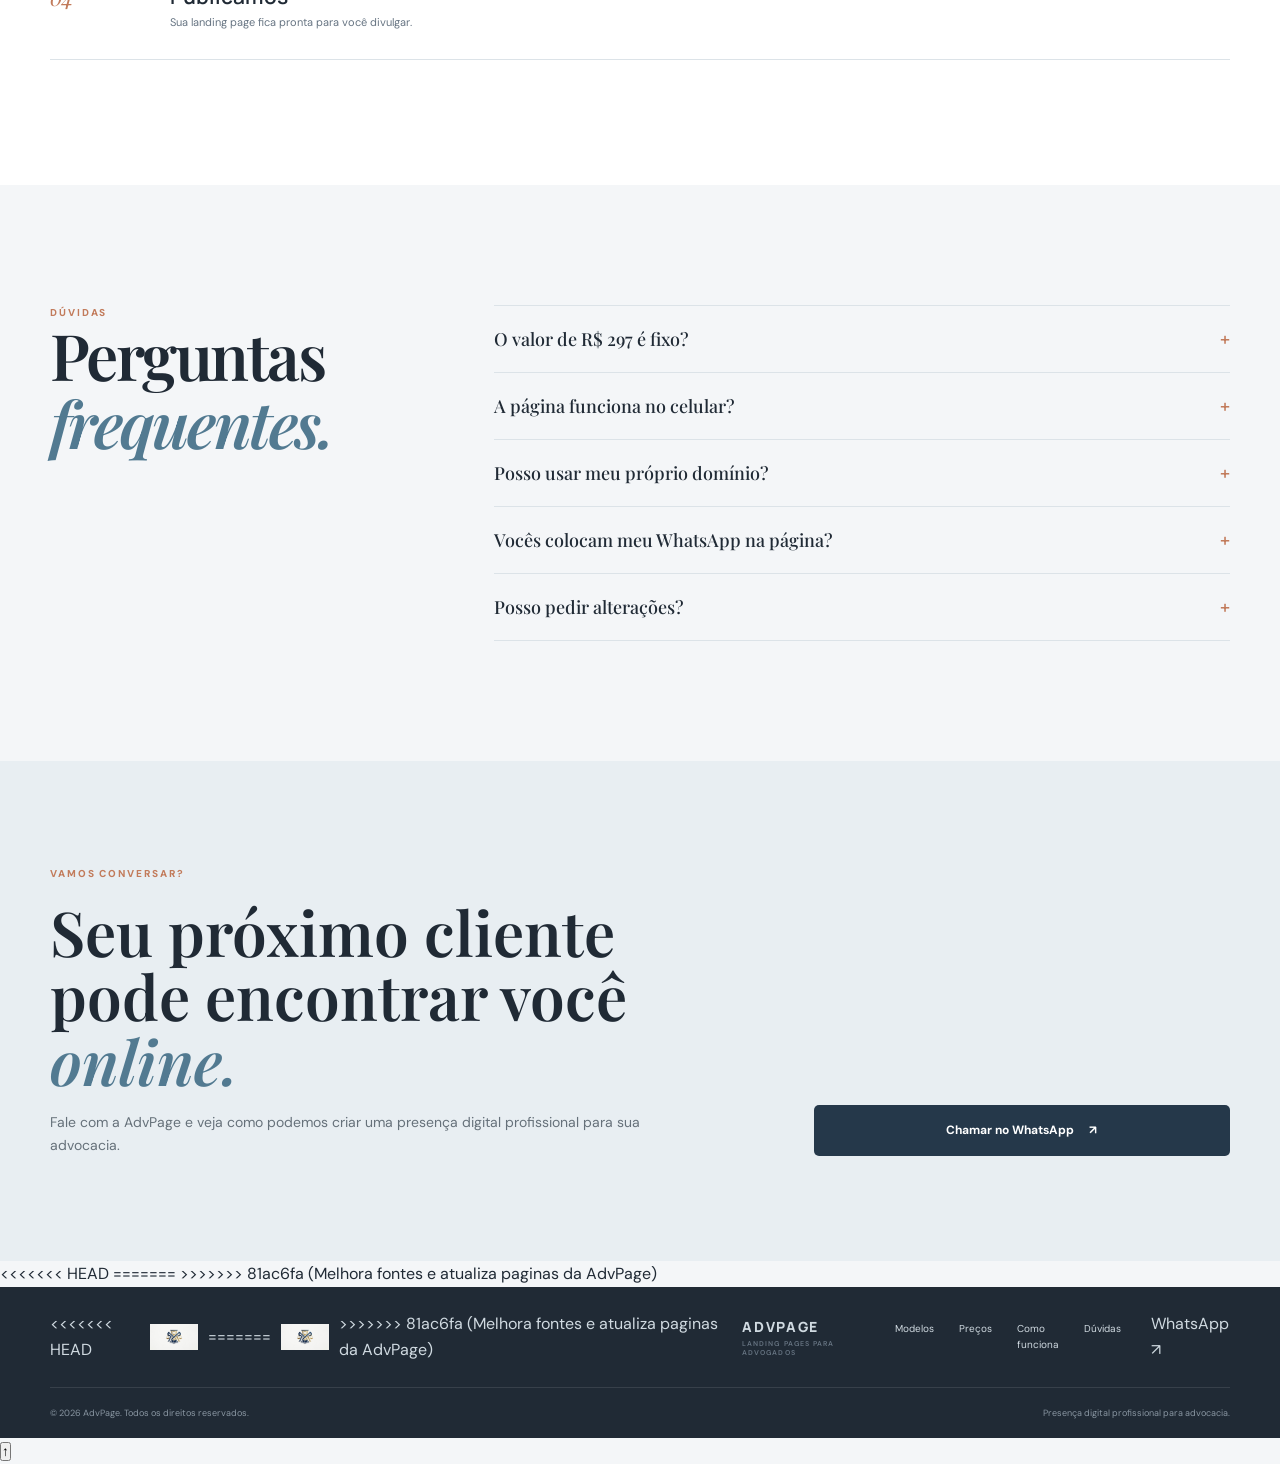
==== commit 4cac0e9c: "Melhora fontes e atualiza paginas da AdvPage" ====
--- a/index.html
+++ b/index.html
@@ -33,7 +33,7 @@
 
   <!-- &Iacute;cone do site -->
   <!-- Para trocar, substitua assets/logo-advpage.png -->
-  <link rel="icon" href="img/logo_advpage.jpg" type="image/png">
+  <link rel="icon" href="img/Imagem colada.png" type="image/png">
 </head>
 
 <body>
@@ -49,12 +49,16 @@
       <!-- =====================================================
          LOGO ADVPAGE
          Troque somente:
-         assets/logo-advpage.png
+         img/logo-advpage.png
          ===================================================== -->
 
       <a href="#inicio" class="logo">
 
+<<<<<<< HEAD
         <img src="img/logo_advpage.jpg" alt="Logo AdvPage" class="site-logo">
+=======
+        <img src="img/Imagem colada.png" alt="Logo AdvPage" class="site-logo">
+>>>>>>> 81ac6fa (Melhora fontes e atualiza paginas da AdvPage)
 
         <span class="logo-text">
           ADVPAGE
@@ -1003,9 +1007,13 @@
   </main>
 
 
+<<<<<<< HEAD
   <!-- =====================================================
      RODAP&Eacute;
      ===================================================== -->
+=======
+  <!-- -->
+>>>>>>> 81ac6fa (Melhora fontes e atualiza paginas da AdvPage)
 
   <footer>
 
@@ -1013,7 +1021,11 @@
 
       <div class="logo footer-logo">
 
+<<<<<<< HEAD
         <img src="img/logo_advpage.jpg" alt="Logo AdvPage" class="site-logo">
+=======
+        <img src="img/Imagem colada.png" alt="Logo AdvPage" class="site-logo">
+>>>>>>> 81ac6fa (Melhora fontes e atualiza paginas da AdvPage)
 
         <span class="logo-text">
           ADVPAGE
--- a/style.css
+++ b/style.css
@@ -1,14 +1,23 @@
+/* =====================================================
+   PALETA DE CORES ADVPAGE — PERSONALIZAÇÃO RÁPIDA
+   Para mudar o visual do site, altere primeiro estas variáveis:
+   --bg: fundo geral | --paper: cartões e áreas claras
+   --ink: textos principais | --muted: textos secundários
+   --navy: botões/áreas fortes | --blue: destaques azuis
+   --gold: cor de destaque terracota | --line: bordas
+   --sand: fundos alternativos | --rose: detalhe suave
+   ===================================================== */
 :root{
---bg:#f7f5f0;
---paper:#fff;
---ink:#17222b;
---muted:#66717a;
---navy:#1e3545;
---blue:#476b80;
---gold:#b18a48;
---line:#e4e0d8;
---sand:#ece5d8;
---rose:#eee2df;
+--bg:#F4F6F8;
+--paper:#FFFFFF;
+--ink:#202A35;
+--muted:#667482;
+--navy:#25384A;
+--blue:#527A91;
+--gold:#C27B5B;
+--line:#DCE3E8;
+--sand:#E8EEF2;
+--rose:#F2E6E1;
 --serif:'Playfair Display',Georgia,serif;
 --sans:'DM Sans',Arial,sans-serif;
 --display:'Manrope',Arial,sans-serif
@@ -194,8 +203,13 @@
 overflow:hidden;
 background:linear-gradient(
 135deg,
+<<<<<<< HEAD
 #895731 0%,
 #eddecf 100%
+=======
+#30475C 0%,
+#E7EEF3 100%
+>>>>>>> 81ac6fa (Melhora fontes e atualiza paginas da AdvPage)
 )
 }
 
@@ -208,8 +222,13 @@
 top:80px;
 background:radial-gradient(
 circle,
+<<<<<<< HEAD
 #95a9b2 0,
 #eef1ef 45%,
+=======
+#AFC2D0 0,
+#F3F6F8 45%,
+>>>>>>> 81ac6fa (Melhora fontes e atualiza paginas da AdvPage)
 transparent 70%
 )
 }
@@ -279,15 +298,15 @@
 
 .primary{
 background:var(--navy);
-color:#fff
+color:#FFFFFF
 }
 
 .primary:hover{
-background:#29495e
+background:#35536C
 }
 
 .secondary{
-border:1px solid #cfd0cc;
+border:1px solid #CBD5DC;
 background:white
 }
 
@@ -297,7 +316,7 @@
 gap:18px;
 margin-top:27px;
 font-size:10px;
-color:#6c767d
+color:#667482
 }
 
 
@@ -311,7 +330,11 @@
 
 .browser{
 background:rgb(193, 187, 187);
+<<<<<<< HEAD
 border:1px solid #dfe0dc;
+=======
+border:1px solid #DCE3E8;
+>>>>>>> 81ac6fa (Melhora fontes e atualiza paginas da AdvPage)
 border-radius:10px;
 padding:9px;
 box-shadow:0 30px 70px rgba(30,53,69,.13);
@@ -325,12 +348,12 @@
 
 .browser-top{
 height:28px;
-border-bottom:1px solid #eceae5;
+border-bottom:1px solid #E5EAEE;
 display:flex;
 justify-content:space-between;
 align-items:center;
 padding:0 10px;
-color:#8b918f;
+color:#7E8B97;
 font-size:8px
 }
 
@@ -338,12 +361,12 @@
 width:7px;
 height:7px;
 border-radius:50%;
-background:#7e9a87
+background:#6F918D
 }
 
 .browser-body{
 height:500px;
-background:linear-gradient(145deg,#edf1ef,#dce5e5);
+background:linear-gradient(145deg,#F3F6F8,#E1EAF0);
 padding:25px;
 position:relative;
 overflow:hidden
@@ -365,11 +388,11 @@
 justify-content:space-between;
 font-size:7px;
 letter-spacing:.13em;
-color:#53626a
+color:#526373
 }
 
 .mini-nav span{
-color:#879097
+color:#8995A1
 }
 
 .mini-copy{
@@ -396,7 +419,7 @@
 
 .mini-copy p{
 font-size:9px;
-color:#66757b;
+color:#667482;
 max-width:220px
 }
 
@@ -434,13 +457,13 @@
 display:block;
 font-size:7px;
 letter-spacing:.15em;
-color:#cdd9df
+color:#D4E0E7
 }
 
 .floating-price strong{
 display:block;
 font:600 29px var(--serif);
-color:#fff
+color:#FFFFFF
 }
 
 
@@ -463,7 +486,7 @@
 font-size:9px;
 font-weight:800;
 letter-spacing:.18em;
-color:#929b9d
+color:#7D8D9A
 }
 
 .intro h2,
@@ -491,7 +514,7 @@
 .features{
 border-top:1px solid var(--line);
 border-bottom:1px solid var(--line);
-background:#fbfaf7
+background:#F8FAFB
 }
 
 .feature-grid{
@@ -512,7 +535,7 @@
 }
 
 .feature-grid article:hover{
-background:#fff;
+background:#FFFFFF;
 transform:translateY(-2px)
 }
 
@@ -568,7 +591,7 @@
 
 .model-card{
 background:white;
-border:1px solid #e3e0d8;
+border:1px solid #DCE3E8;
 border-radius:8px;
 overflow:hidden;
 transition:.4s ease;
@@ -612,32 +635,32 @@
 .art-real{
 background:linear-gradient(
 135deg,
-#b8c7ca,
-#73878e
+#C8D7E1,
+#7892A4
 )
 }
 
 .art-blue{
 background:linear-gradient(
 135deg,
-#dfe8eb,
-#b7c9d0
+#E4EDF2,
+#B8CAD6
 )
 }
 
 .art-sand{
 background:linear-gradient(
 135deg,
-#eee5d4,
-#d6c5a9
+#E9E2DC,
+#D5C5B9
 )
 }
 
 .art-rose{
 background:linear-gradient(
 135deg,
-#eee0dc,
-#cdb8b2
+#F0E3DE,
+#D9C2BA
 )
 }
 
@@ -688,11 +711,11 @@
 margin-top:28px;
 font-size:7px;
 letter-spacing:.16em;
-color:#a8b4b8
+color:#B7C5CE
 }
 
 .mock.light small{
-color:#71808a
+color:#6D7E8C
 }
 
 .mock strong{
@@ -719,7 +742,7 @@
 display:flex;
 justify-content:space-between;
 align-items:end;
-border-top:1px solid #ece9e2
+border-top:1px solid #E4E9ED
 }
 
 .model-info small{
@@ -751,7 +774,7 @@
 
 .pricing{
 padding:120px 0;
-background:#eef2f1
+background:#EAF0F4
 }
 
 .pricing-head{
@@ -776,7 +799,7 @@
 
 .price-card{
 background:white;
-border:1px solid #dce2e1;
+border:1px solid #D8E2E8;
 border-radius:10px;
 padding:40px;
 box-shadow:0 18px 45px rgba(30,53,69,.08);
@@ -799,8 +822,8 @@
 }
 
 .price-top b{
-background:#e8f0ed;
-color:#4d6d60;
+background:#E4EFEE;
+color:#3F7773;
 padding:7px 9px;
 border-radius:20px;
 font-size:7px
@@ -835,7 +858,7 @@
 
 .price-card li{
 padding:10px 0;
-border-bottom:1px solid #eee;
+border-bottom:1px solid #E6EBEF;
 font-size:11px
 }
 
@@ -856,7 +879,7 @@
 .price-side span{
 font-size:8px;
 letter-spacing:.17em;
-color:#c7d4da;
+color:#CCD9E1;
 font-weight:800
 }
 
@@ -866,7 +889,7 @@
 }
 
 .price-side p{
-color:#c6d0d4;
+color:#C8D5DE;
 font-size:12px;
 line-height:1.8;
 margin-top:12px
@@ -1001,7 +1024,7 @@
 
 .contact p{
 max-width:650px;
-color:#6d6b65;
+color:#66717A;
 font-size:14px
 }
 
@@ -1030,8 +1053,8 @@
    ===================================================== */
 
 footer{
-background:#1b252c;
-color:#cfd7db
+background:#202A35;
+color:#D0DAE1
 }
 
 .footer-top{
@@ -1058,7 +1081,7 @@
 justify-content:space-between;
 gap:20px;
 font-size:9px;
-color:#89949a
+color:#8996A2
 }
 
 
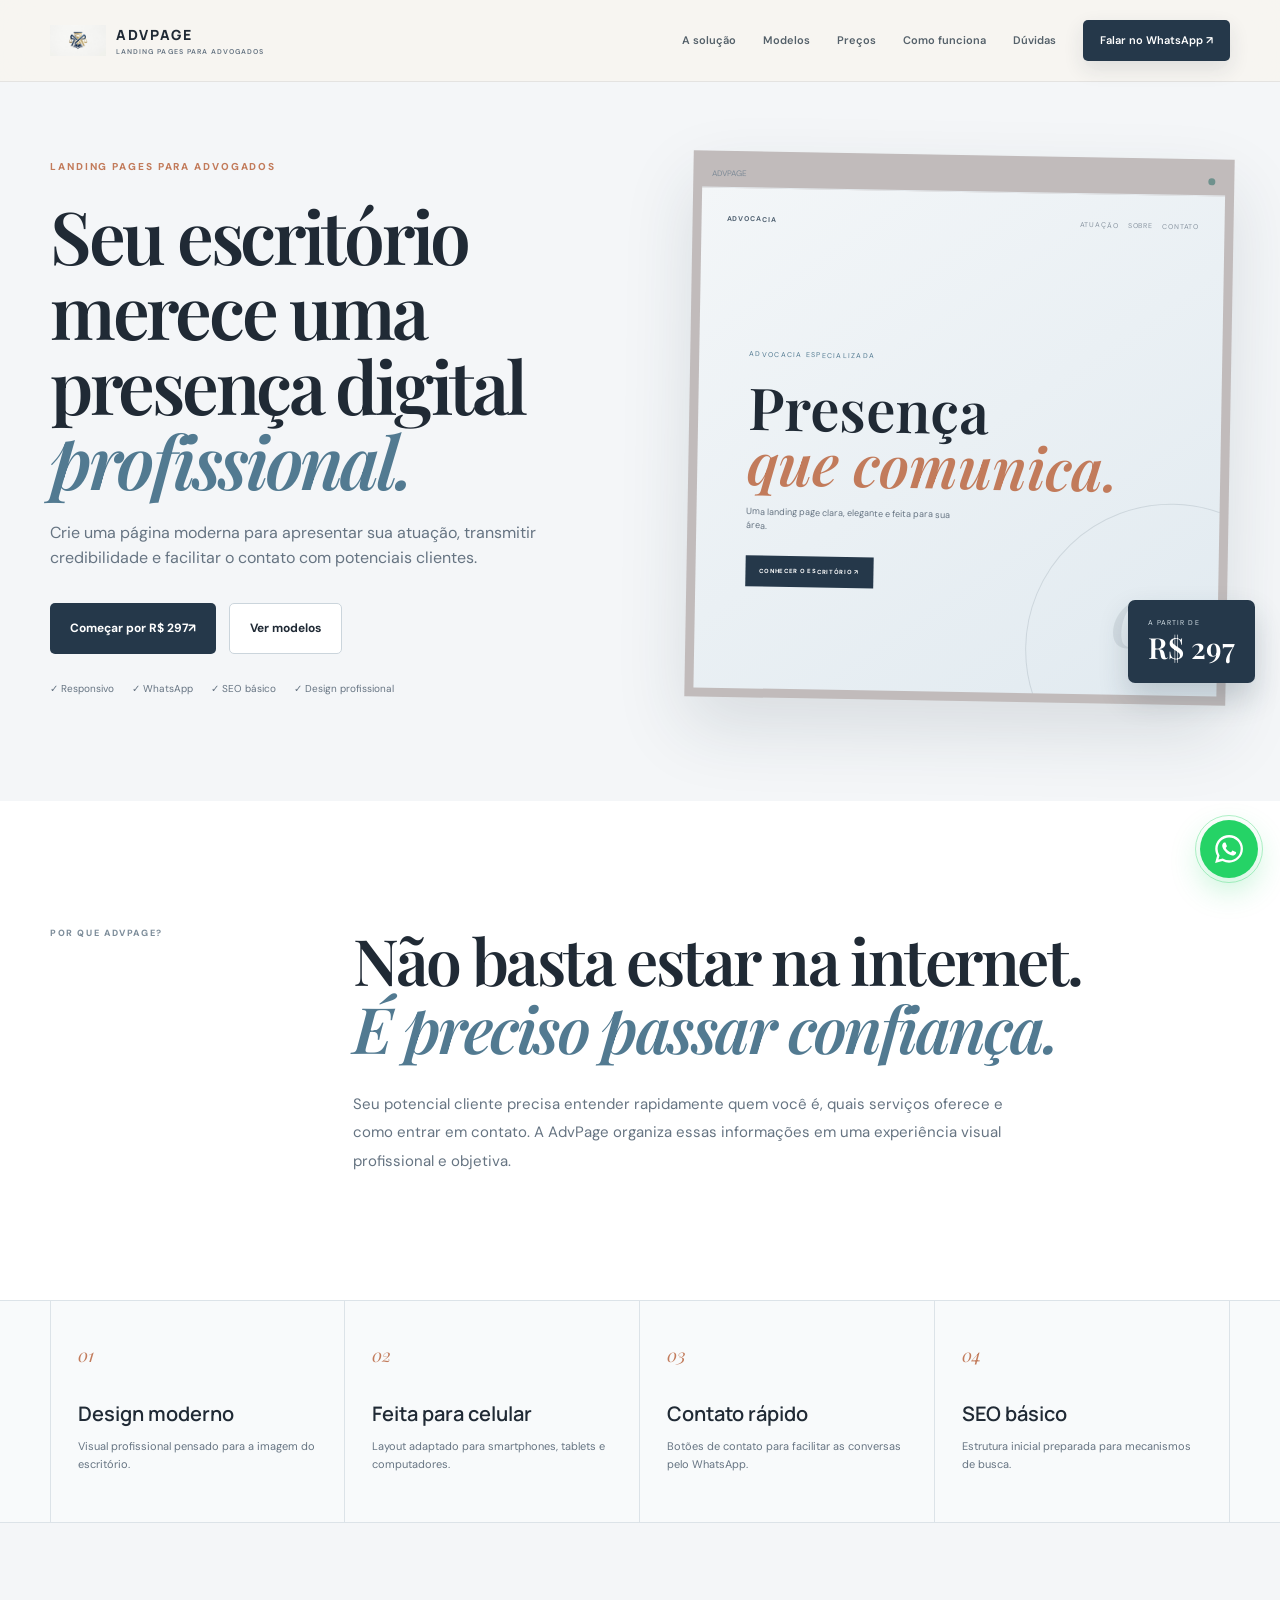
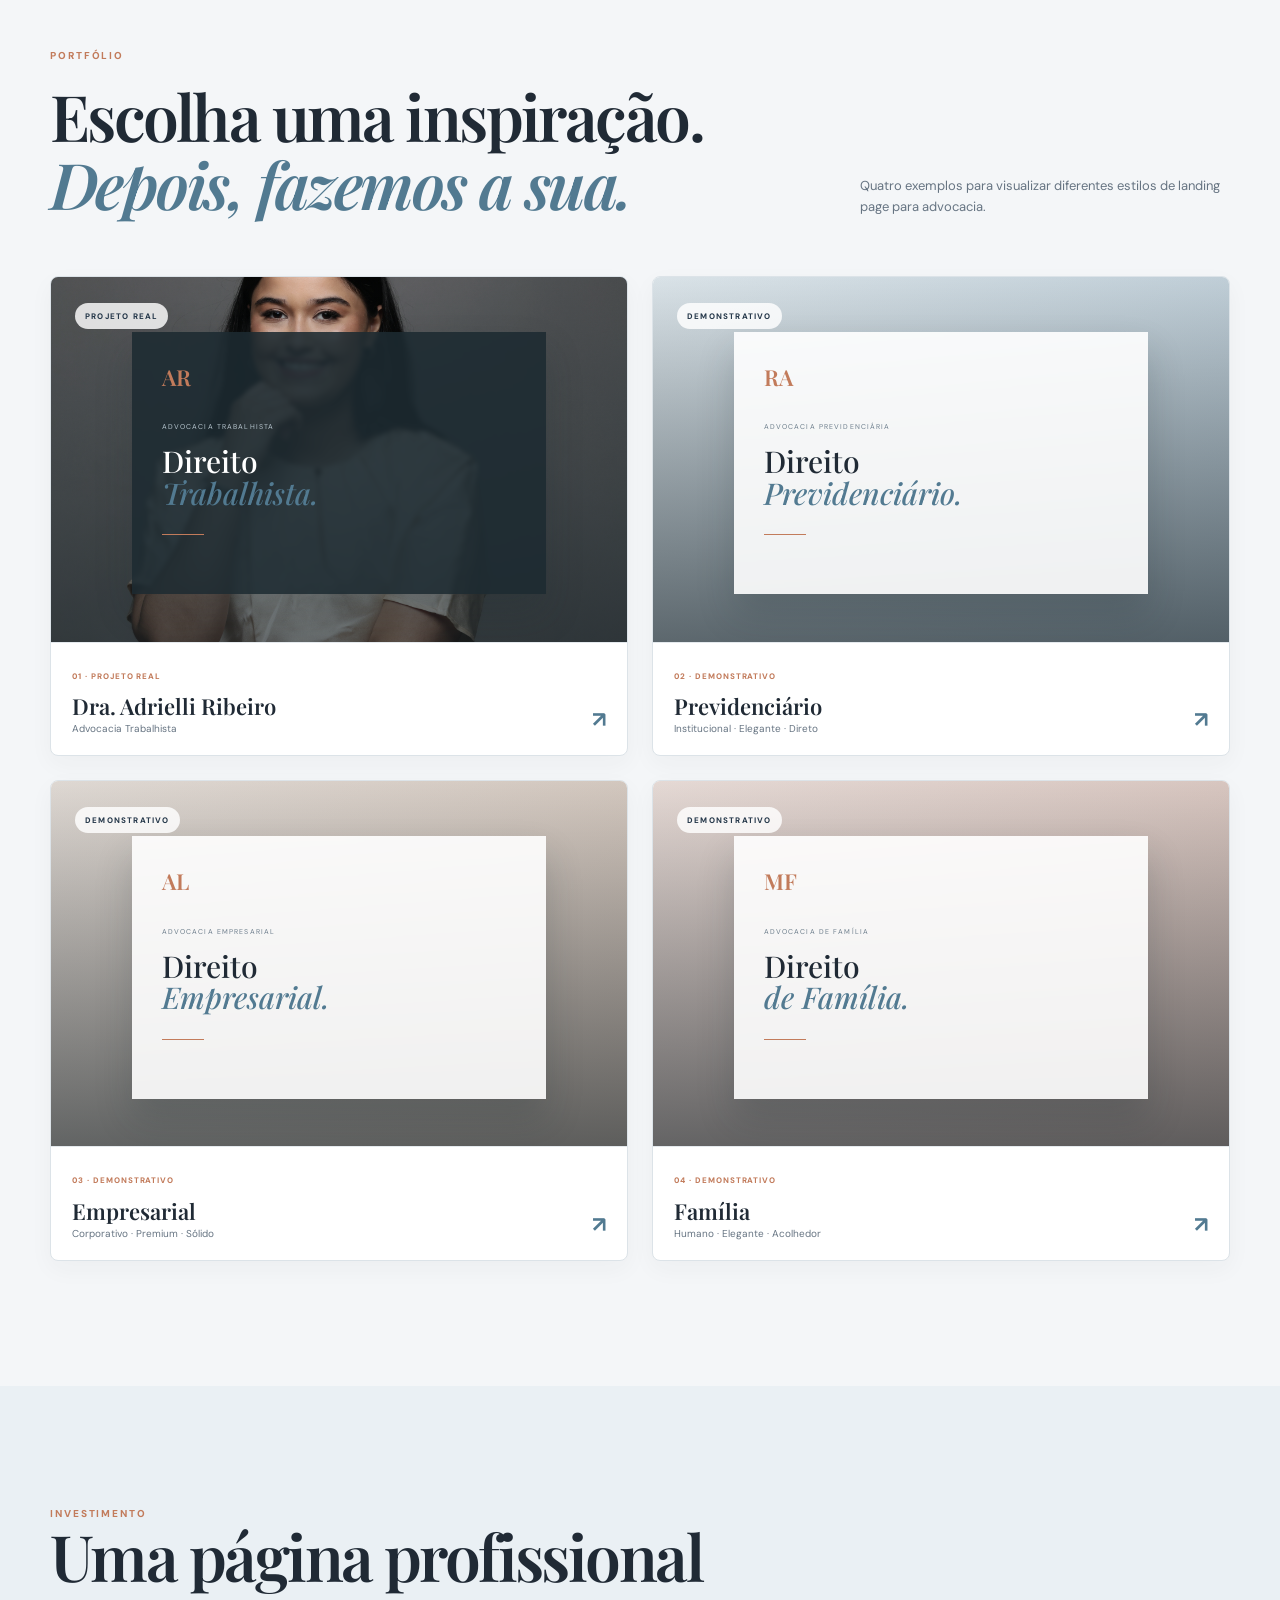
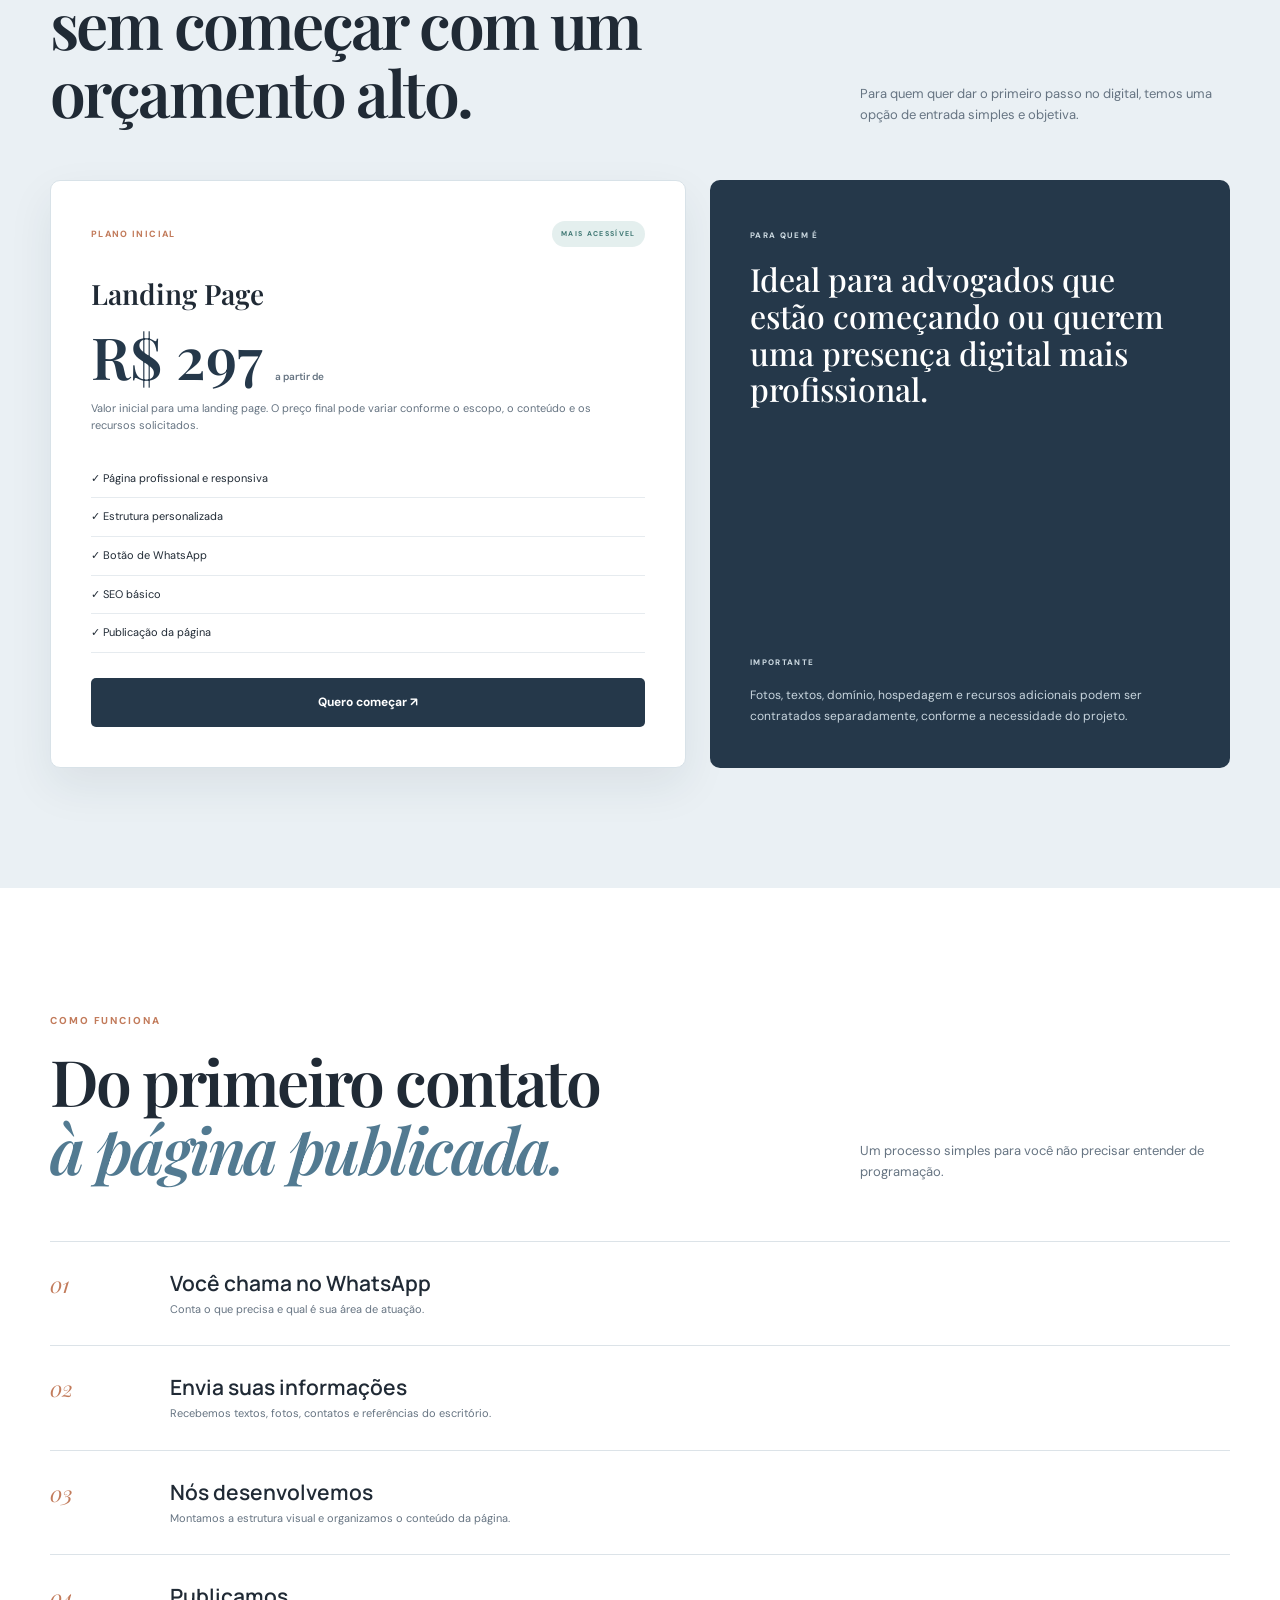
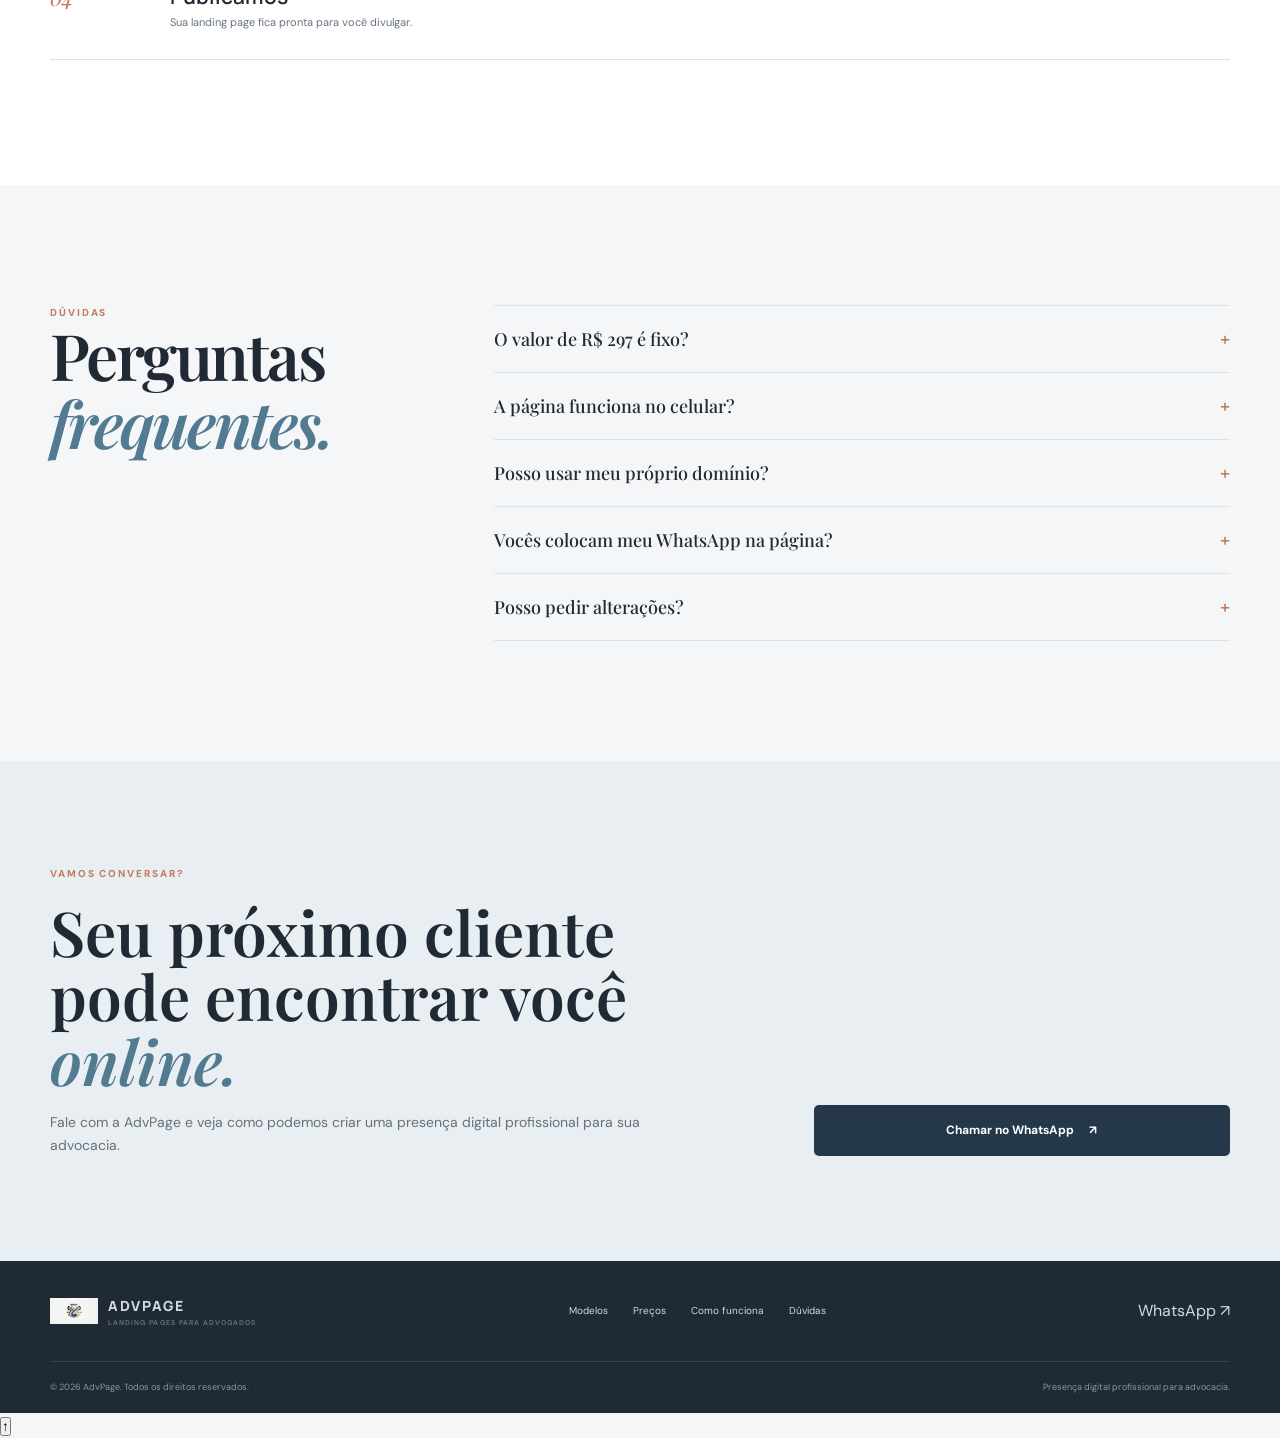
==== commit 46093805: "Atualiza codificação UTF-8, limpa HTML e ajusta estrutura" ====
--- a/index.html
+++ b/index.html
@@ -1,110 +1,104 @@
+
 <!DOCTYPE html>
 <html lang="pt-BR">
-
 <head>
-
   <meta charset="UTF-8">
-
   <meta name="viewport" content="width=device-width, initial-scale=1.0">
+  <meta name="color-scheme" content="light">
+  <meta name="supported-color-schemes" content="light">
 
   <title>AdvPage — Landing Pages para Advogados</title>
-
-  <meta name="description"
-    content="Landing pages modernas e profissionais para advogados, a partir de R$ 297. Design responsivo, WhatsApp e SEO b&aacute;sico.">
-
+  <meta
+    name="description"
+    content="Landing pages profissionais para advogados, a partir de R$ 297. Design responsivo, integração com WhatsApp e SEO básico."
+  >
   <meta name="theme-color" content="#f7f5f0">
   <meta name="robots" content="index, follow">
 
   <meta property="og:title" content="AdvPage — Landing Pages para Advogados">
-
-  <meta property="og:description"
-    content="Uma presen&ccedil;a digital profissional para sua advocacia. Landing pages a partir de R$ 300.">
-
+  <meta
+    property="og:description"
+    content="Uma presença digital profissional para sua advocacia. Landing pages a partir de R$ 297."
+  >
   <meta property="og:type" content="website">
+  <meta property="og:locale" content="pt_BR">
 
   <link rel="preconnect" href="https://fonts.googleapis.com">
   <link rel="preconnect" href="https://fonts.gstatic.com" crossorigin>
 
   <link
     href="https://fonts.googleapis.com/css2?family=DM+Sans:wght@400;500;600;700&family=Manrope:wght@600;700;800&family=Playfair+Display:ital,wght@0,500;0,600;1,500;1,600&display=swap"
-    rel="stylesheet">
-
-  <link rel="stylesheet" href="style.css">
-
-  <!-- &Iacute;cone do site -->
-  <!-- Para trocar, substitua assets/logo-advpage.png -->
-  <link rel="icon" href="img/Imagem colada.png" type="image/png">
+    rel="stylesheet"
+  >
+
+  <link rel="stylesheet" href="./style.css">
+  <link rel="icon" href="./img/logo_advpage.jpg" type="image/png">
+
+  <script>
+    document.documentElement.classList.add('js');
+  </script>
 </head>
 
 <body>
 
   <a class="skip-link" href="#conteudo">
-    Pular para o conte&uacute;do
+    Pular para o conteúdo
   </a>
 
+  <!-- CABEÇALHO -->
   <header class="header">
-
     <div class="container nav">
 
-      <!-- =====================================================
-         LOGO ADVPAGE
-         Troque somente:
-         img/logo-advpage.png
-         ===================================================== -->
-
-      <a href="#inicio" class="logo">
-
-<<<<<<< HEAD
-        <img src="img/logo_advpage.jpg" alt="Logo AdvPage" class="site-logo">
-=======
-        <img src="img/Imagem colada.png" alt="Logo AdvPage" class="site-logo">
->>>>>>> 81ac6fa (Melhora fontes e atualiza paginas da AdvPage)
+      <a href="#inicio" class="logo" aria-label="AdvPage - Página inicial">
+        <img
+          src="./img/logo_advpage.jpg"
+          alt="Logo AdvPage"
+          class="site-logo"
+          width="48"
+          height="48"
+        >
 
         <span class="logo-text">
           ADVPAGE
           <small>LANDING PAGES PARA ADVOGADOS</small>
         </span>
-
       </a>
 
-      <button class="menu" type="button" aria-label="Abrir menu" aria-expanded="false" aria-controls="menu-principal">
+      <button
+        class="menu"
+        type="button"
+        aria-label="Abrir menu"
+        aria-expanded="false"
+        aria-controls="menu-principal"
+      >
         <span></span>
         <span></span>
         <span></span>
       </button>
 
-      <nav id="menu-principal" class="nav-links" aria-label="Navega&ccedil;&atilde;o principal">
-
-        <a href="#solucao">A solu&ccedil;&atilde;o</a>
-
+      <nav
+        id="menu-principal"
+        class="nav-links"
+        aria-label="Navegação principal"
+      >
+        <a href="#solucao">A solução</a>
         <a href="#modelos">Modelos</a>
-
-        <a href="#precos">Pre&ccedil;os</a>
-
+        <a href="#precos">Preços</a>
         <a href="#processo">Como funciona</a>
-
-        <a href="#faq">D&uacute;vidas</a>
-
+        <a href="#faq">Dúvidas</a>
         <a href="#contato" class="nav-button">
           Falar no WhatsApp ↗
         </a>
-
       </nav>
 
     </div>
-
   </header>
 
-
   <main id="conteudo">
 
-    <!-- =====================================================
-     HERO
-     ===================================================== -->
-
+    <!-- APRESENTAÇÃO PRINCIPAL -->
     <section class="hero" id="inicio">
-
-      <div class="hero-shape"></div>
+      <div class="hero-shape" aria-hidden="true"></div>
 
       <div class="container hero-grid">
 
@@ -115,127 +109,81 @@
           </div>
 
           <h1>
-            Seu escrit&oacute;rio merece uma presen&ccedil;a digital
+            Seu escritório merece uma presença digital
             <em>profissional.</em>
           </h1>
 
           <p>
-            Crie uma p&aacute;gina moderna para apresentar sua atua&ccedil;&atilde;o,
+            Crie uma página moderna para apresentar sua atuação,
             transmitir credibilidade e facilitar o contato com
-            novos clientes.
+            potenciais clientes.
           </p>
 
           <div class="actions">
-
             <a class="button primary" href="#precos">
-              Come&ccedil;ar por R$ 297
-              <span>↗</span>
+              Começar por R$ 297 <span aria-hidden="true">↗</span>
             </a>
 
             <a class="button secondary" href="#modelos">
               Ver modelos
             </a>
-
           </div>
 
           <div class="trust-row">
-
             <span>✓ Responsivo</span>
-
             <span>✓ WhatsApp</span>
-
-            <span>✓ SEO b&aacute;sico</span>
-
+            <span>✓ SEO básico</span>
             <span>✓ Design profissional</span>
-
           </div>
 
         </div>
 
-
         <div class="hero-card">
-
           <div class="browser">
 
             <div class="browser-top">
-
-              <span>
-                ADVPAGE.APP.BR
-              </span>
-
-              <i></i>
-
+              <span>ADVPAGE</span>
+              <i aria-hidden="true"></i>
             </div>
 
             <div class="browser-body">
 
               <div class="mini-nav">
-
                 <b>ADVOCACIA</b>
-
-                <span>
-                  ATUA&Ccedil;&Atilde;O&nbsp;&nbsp;
-                  SOBRE&nbsp;&nbsp;
-                  CONTATO
-                </span>
-
+                <span>ATUAÇÃO&nbsp;&nbsp; SOBRE&nbsp;&nbsp; CONTATO</span>
               </div>
 
               <div class="mini-copy">
-
-                <small>
-                  ADVOCACIA ESPECIALIZADA
-                </small>
+                <small>ADVOCACIA ESPECIALIZADA</small>
 
                 <h2>
-                  Presen&ccedil;a<br>
+                  Presença<br>
                   <em>que comunica.</em>
                 </h2>
 
                 <p>
-                  Uma landing page clara, elegante
-                  e feita para sua &aacute;rea.
+                  Uma landing page clara, elegante e feita para sua área.
                 </p>
 
-                <b>
-                  CONHECER O ESCRIT&Oacute;RIO ↗
-                </b>
-
-              </div>
-
-              <div class="mini-number">
-                01
-              </div>
-
-            </div>
-
+                <b>CONHECER O ESCRITÓRIO ↗</b>
+              </div>
+
+              <div class="mini-number">01</div>
+
+            </div>
           </div>
 
           <div class="floating-price">
-
-            <small>
-              A PARTIR DE
-            </small>
-
-            <strong>
-              R$ 297
-            </strong>
-
+            <small>A PARTIR DE</small>
+            <strong>R$ 297</strong>
           </div>
-
         </div>
 
       </div>
-
     </section>
 
-
-    <!-- =====================================================
-     SOLU&Ccedil;&Atilde;O
-     ===================================================== -->
-
+    <!-- SOLUÇÃO -->
     <section class="intro" id="solucao">
-
       <div class="container intro-grid">
 
         <div class="section-kicker">
@@ -243,860 +191,619 @@
         </div>
 
         <div>
-
           <h2>
-            N&atilde;o basta estar na internet.
-            <br>
-            <em>&Eacute; preciso passar confian&ccedil;a.</em>
+            Não basta estar na internet.<br>
+            <em>É preciso passar confiança.</em>
           </h2>
 
           <p>
-            Seu potencial cliente precisa entender rapidamente
-            quem voc&ecirc; &eacute;, quais servi&ccedil;os oferece e como entrar
-            em contato. A AdvPage organiza essas informa&ccedil;&otilde;es
-            em uma experi&ecirc;ncia visual profissional e objetiva.
-          </p>
-
+            Seu potencial cliente precisa entender rapidamente quem
+            você é, quais serviços oferece e como entrar em contato.
+            A AdvPage organiza essas informações em uma experiência
+            visual profissional e objetiva.
+          </p>
         </div>
 
       </div>
-
     </section>
 
-
-    <!-- =====================================================
-     RECURSOS
-     ===================================================== -->
-
-    <section class="features">
-
+    <!-- BENEFÍCIOS -->
+    <section class="features" aria-label="Benefícios da AdvPage">
       <div class="container feature-grid">
 
         <article>
-
           <span>01</span>
-
-          <h3>
-            Design moderno
-          </h3>
-
-          <p>
-            Visual profissional pensado
-            para a imagem do escrit&oacute;rio.
-          </p>
-
+          <h3>Design moderno</h3>
+          <p>
+            Visual profissional pensado para a imagem do escritório.
+          </p>
         </article>
 
-
         <article>
-
           <span>02</span>
-
-          <h3>
-            Feita para celular
-          </h3>
-
-          <p>
-            Layout adaptado para smartphones,
-            tablets e computadores.
-          </p>
-
+          <h3>Feita para celular</h3>
+          <p>
+            Layout adaptado para smartphones, tablets e computadores.
+          </p>
         </article>
 
-
         <article>
-
           <span>03</span>
-
-          <h3>
-            Contato r&aacute;pido
-          </h3>
-
-          <p>
-            Bot&otilde;es estrat&eacute;gicos para facilitar
-            o contato pelo WhatsApp.
-          </p>
-
+          <h3>Contato rápido</h3>
+          <p>
+            Botões de contato para facilitar as conversas pelo WhatsApp.
+          </p>
         </article>
 
-
         <article>
-
           <span>04</span>
-
-          <h3>
-            SEO b&aacute;sico
-          </h3>
-
-          <p>
-            Estrutura inicial preparada
-            para mecanismos de busca.
-          </p>
-
+          <h3>SEO básico</h3>
+          <p>
+            Estrutura inicial preparada para mecanismos de busca.
+          </p>
         </article>
 
       </div>
-
     </section>
 
-
-    <!-- =====================================================
-     MODELOS
-     ===================================================== -->
-
+    <!-- PORTFÓLIO -->
     <section class="models" id="modelos">
-
       <div class="container">
 
         <div class="heading-row">
-
           <div>
-
-            <div class="eyebrow">
-              PORTF&Oacute;LIO
-            </div>
+            <div class="eyebrow">PORTFÓLIO</div>
 
             <h2>
-              Escolha uma inspira&ccedil;&atilde;o.
-              <br>
+              Escolha uma inspiração.<br>
               <em>Depois, fazemos a sua.</em>
             </h2>
-
           </div>
 
           <p>
-            Quatro exemplos para voc&ecirc; visualizar
-            diferentes estilos de landing page
-            para advocacia.
-          </p>
-
-        </div>
-
+            Quatro exemplos para visualizar diferentes estilos
+            de landing page para advocacia.
+          </p>
+        </div>
 
         <div class="model-grid">
 
-
           <!-- MODELO 01 -->
-
-          <a class="model-card" href="modelos/01-projeto-real/index.html">
-
+          <a
+            class="model-card"
+            href="./modelos/01-projeto-real/index.html"
+            aria-label="Conhecer modelo de advocacia trabalhista"
+          >
             <div class="model-art art-real">
 
-              <img src="img/advogado-modelo-01.webp" alt="Foto ilustrativa do Modelo 01">
-
-              <span class="badge">
-                PROJETO REAL
-              </span>
+              <img
+                src="./img/advogado-modelo-01.webp"
+                alt="Imagem ilustrativa do modelo de advocacia trabalhista"
+                loading="lazy"
+                decoding="async"
+              >
+
+              <span class="badge">PROJETO REAL</span>
 
               <div class="mock">
-
                 <b>AR</b>
-
-                <small>
-                  ADVOCACIA TRABALHISTA
-                </small>
-
-                <strong>
-                  Direito
-                  <br>
-                  <em>Trabalhista.</em>
-                </strong>
-
+                <small>ADVOCACIA TRABALHISTA</small>
+                <strong>Direito<br><em>Trabalhista.</em></strong>
                 <i></i>
-
               </div>
 
             </div>
 
             <div class="model-info">
-
               <div>
-
-                <small>
-                  01 · PROJETO REAL
-                </small>
-
-                <h3>
-                  Dra. Adrielli Ribeiro
-                </h3>
-
-                <p>
-                  Advocacia Trabalhista
-                </p>
-
-              </div>
-
-              <b>↗</b>
-
-            </div>
-
+                <small>01 · PROJETO REAL</small>
+                <h3>Dra. Adrielli Ribeiro</h3>
+                <p>Advocacia Trabalhista</p>
+              </div>
+              <b aria-hidden="true">↗</b>
+            </div>
           </a>
 
-
           <!-- MODELO 02 -->
-
-          <a class="model-card" href="modelos/02-previdenciario/index.html">
-
+          <a
+            class="model-card"
+            href="./modelos/02-previdenciario/index.html"
+            aria-label="Conhecer modelo de advocacia previdenciária"
+          >
             <div class="model-art art-blue">
 
-              <img src="img/advogado-modelo-02.jpg" alt="Foto ilustrativa do Modelo 02">
-
-              <span class="badge">
-                DEMONSTRATIVO
-              </span>
+              <img
+                src="./img/advogado-modelo-02.jpg"
+                alt="Imagem ilustrativa do modelo de advocacia previdenciária"
+                loading="lazy"
+                decoding="async"
+              >
+
+              <span class="badge">DEMONSTRATIVO</span>
 
               <div class="mock light">
-
                 <b>RA</b>
-
-                <small>
-                  ADVOCACIA PREVIDENCI&Aacute;RIA
-                </small>
-
-                <strong>
-                  Direito
-                  <br>
-                  <em>Previdenci&aacute;rio.</em>
-                </strong>
-
+                <small>ADVOCACIA PREVIDENCIÁRIA</small>
+                <strong>Direito<br><em>Previdenciário.</em></strong>
                 <i></i>
-
               </div>
 
             </div>
 
             <div class="model-info">
-
               <div>
-
-                <small>
-                  02 · DEMONSTRATIVO
-                </small>
-
-                <h3>
-                  Previdenci&aacute;rio
-                </h3>
-
-                <p>
-                  Institucional · Elegante · Direto
-                </p>
-
-              </div>
-
-              <b>↗</b>
-
-            </div>
-
+                <small>02 · DEMONSTRATIVO</small>
+                <h3>Previdenciário</h3>
+                <p>Institucional · Elegante · Direto</p>
+              </div>
+              <b aria-hidden="true">↗</b>
+            </div>
           </a>
 
-
           <!-- MODELO 03 -->
-
-          <a class="model-card" href="modelos/03-empresarial/index.html">
-
+          <a
+            class="model-card"
+            href="./modelos/03-empresarial/index.html"
+            aria-label="Conhecer modelo de advocacia empresarial"
+          >
             <div class="model-art art-sand">
 
-              <img src="img/advogado-modelo-03.jpg" alt="Foto ilustrativa do Modelo 03">
-
-              <span class="badge">
-                DEMONSTRATIVO
-              </span>
+              <img
+                src="./img/advogado-modelo-03.jpg"
+                alt="Imagem ilustrativa do modelo de advocacia empresarial"
+                loading="lazy"
+                decoding="async"
+              >
+
+              <span class="badge">DEMONSTRATIVO</span>
 
               <div class="mock light">
-
                 <b>AL</b>
-
-                <small>
-                  ADVOCACIA EMPRESARIAL
-                </small>
-
-                <strong>
-                  Direito
-                  <br>
-                  <em>Empresarial.</em>
-                </strong>
-
+                <small>ADVOCACIA EMPRESARIAL</small>
+                <strong>Direito<br><em>Empresarial.</em></strong>
                 <i></i>
-
               </div>
 
             </div>
 
             <div class="model-info">
-
               <div>
-
-                <small>
-                  03 · DEMONSTRATIVO
-                </small>
-
-                <h3>
-                  Empresarial
-                </h3>
-
-                <p>
-                  Corporativo · Premium · S&oacute;lido
-                </p>
-
-              </div>
-
-              <b>↗</b>
-
-            </div>
-
+                <small>03 · DEMONSTRATIVO</small>
+                <h3>Empresarial</h3>
+                <p>Corporativo · Premium · Sólido</p>
+              </div>
+              <b aria-hidden="true">↗</b>
+            </div>
           </a>
 
-
           <!-- MODELO 04 -->
-
-          <a class="model-card" href="modelos/04-familia/index.html">
-
+          <a
+            class="model-card"
+            href="./modelos/04-familia/index.html"
+            aria-label="Conhecer modelo de advocacia de família"
+          >
             <div class="model-art art-rose">
 
-              <img src="img/advogado-modelo-04.jpg" alt="Foto ilustrativa do Modelo 04">
-
-              <span class="badge">
-                DEMONSTRATIVO
-              </span>
+              <img
+                src="./img/advogado-modelo-04.jpg"
+                alt="Imagem ilustrativa do modelo de advocacia de família"
+                loading="lazy"
+                decoding="async"
+              >
+
+              <span class="badge">DEMONSTRATIVO</span>
 
               <div class="mock light">
-
                 <b>MF</b>
-
-                <small>
-                  ADVOCACIA DE FAM&Iacute;LIA
-                </small>
-
-                <strong>
-                  Direito
-                  <br>
-                  <em>de Fam&iacute;lia.</em>
-                </strong>
-
+                <small>ADVOCACIA DE FAMÍLIA</small>
+                <strong>Direito<br><em>de Família.</em></strong>
                 <i></i>
-
               </div>
 
             </div>
 
             <div class="model-info">
-
               <div>
-
-                <small>
-                  04 · DEMONSTRATIVO
-                </small>
-
-                <h3>
-                  Fam&iacute;lia
-                </h3>
-
-                <p>
-                  Humano · Elegante · Acolhedor
-                </p>
-
-              </div>
-
-              <b>↗</b>
-
-            </div>
-
+                <small>04 · DEMONSTRATIVO</small>
+                <h3>Família</h3>
+                <p>Humano · Elegante · Acolhedor</p>
+              </div>
+              <b aria-hidden="true">↗</b>
+            </div>
           </a>
 
         </div>
-
       </div>
-
     </section>
 
-
-    <!-- =====================================================
-     PRE&Ccedil;O
-     ===================================================== -->
-
+    <!-- PREÇOS -->
     <section class="pricing" id="precos">
-
       <div class="container">
 
         <div class="pricing-head">
-
           <div>
-
-            <div class="eyebrow">
-              INVESTIMENTO
-            </div>
+            <div class="eyebrow">INVESTIMENTO</div>
 
             <h2>
-              Uma p&aacute;gina profissional
-              <br>
-              sem come&ccedil;ar com um or&ccedil;amento alto.
+              Uma página profissional<br>
+              sem começar com um orçamento alto.
             </h2>
-
           </div>
 
           <p>
             Para quem quer dar o primeiro passo no digital,
-            temos uma op&ccedil;&atilde;o de entrada simples e objetiva.
-          </p>
-
-        </div>
-
+            temos uma opção de entrada simples e objetiva.
+          </p>
+        </div>
 
         <div class="price-grid">
 
           <article class="price-card featured">
 
             <div class="price-top">
-
-              <span>
-                PLANO INICIAL
-              </span>
-
-              <b>
-                MAIS ACESS&Iacute;VEL
-              </b>
-
-            </div>
-
-            <h3>
-              Landing Page
-            </h3>
+              <span>PLANO INICIAL</span>
+              <b>MAIS ACESSÍVEL</b>
+            </div>
+
+            <h3>Landing Page</h3>
 
             <p class="price">
-              R$ 297
-              <small>
-                a partir de
-              </small>
+              R$ 297 <small>a partir de</small>
             </p>
 
             <p class="price-note">
-              Valor inicial para uma landing page.
-              O pre&ccedil;o final pode variar conforme escopo,
-              conte&uacute;do e recursos solicitados.
+              Valor inicial para uma landing page. O preço final
+              pode variar conforme o escopo, o conteúdo e os
+              recursos solicitados.
             </p>
 
             <ul>
-
-              <li>
-                ✓ P&aacute;gina profissional e responsiva
-              </li>
-
-              <li>
-                ✓ Estrutura personalizada
-              </li>
-
-              <li>
-                ✓ Bot&atilde;o de WhatsApp
-              </li>
-
-              <li>
-                ✓ SEO b&aacute;sico
-              </li>
-
-              <li>
-                ✓ Publica&ccedil;&atilde;o da p&aacute;gina
-              </li>
-
+              <li>✓ Página profissional e responsiva</li>
+              <li>✓ Estrutura personalizada</li>
+              <li>✓ Botão de WhatsApp</li>
+              <li>✓ SEO básico</li>
+              <li>✓ Publicação da página</li>
             </ul>
 
-            <a class="button primary full"
-              href="https://wa.me/5551994525272?text=Ol&aacute;!%20Quero%20uma%20landing%20page%20a%20partir%20de%20R$%20300."
-              rel="noopener noreferrer">
-              Quero come&ccedil;ar ↗
+            <a
+              class="button primary full"
+              href="https://wa.me/5551994525272?text=Ol%C3%A1%21%20Quero%20uma%20landing%20page%20a%20partir%20de%20R%24%20297."
+              target="_blank"
+              rel="noopener noreferrer"
+            >
+              Quero começar ↗
             </a>
 
           </article>
 
-
           <div class="price-side">
 
             <div>
-
-              <span>
-                PARA QUEM &Eacute;
-              </span>
+              <span>PARA QUEM É</span>
 
               <h3>
-                Ideal para advogados que est&atilde;o come&ccedil;ando
-                ou querem uma presen&ccedil;a digital mais profissional.
+                Ideal para advogados que estão começando ou querem
+                uma presença digital mais profissional.
               </h3>
-
             </div>
 
             <div>
-
-              <span>
-                IMPORTANTE
-              </span>
+              <span>IMPORTANTE</span>
 
               <p>
-                Fotos, textos, dom&iacute;nio, hospedagem e recursos
+                Fotos, textos, domínio, hospedagem e recursos
                 adicionais podem ser contratados separadamente,
                 conforme a necessidade do projeto.
               </p>
-
             </div>
 
           </div>
-
-        </div>
-
+        </div>
       </div>
-
     </section>
 
-
-    <!-- =====================================================
-     PROCESSO
-     ===================================================== -->
-
+    <!-- PROCESSO -->
     <section class="process" id="processo">
-
       <div class="container">
 
         <div class="heading-row">
-
           <div>
-
-            <div class="eyebrow">
-              COMO FUNCIONA
-            </div>
+            <div class="eyebrow">COMO FUNCIONA</div>
 
             <h2>
-              Do primeiro contato
-              <br>
-              <em>&agrave; p&aacute;gina publicada.</em>
+              Do primeiro contato<br>
+              <em>à página publicada.</em>
             </h2>
-
           </div>
 
           <p>
-            Um processo simples para voc&ecirc; n&atilde;o precisar
-            entender de programa&ccedil;&atilde;o.
-          </p>
-
-        </div>
-
+            Um processo simples para você não precisar entender
+            de programação.
+          </p>
+        </div>
 
         <div class="steps">
 
           <article>
-
             <b>01</b>
-
             <div>
-
-              <h3>
-                Voc&ecirc; chama no WhatsApp
-              </h3>
-
+              <h3>Você chama no WhatsApp</h3>
               <p>
-                Conta o que precisa e qual &eacute; sua &aacute;rea de atua&ccedil;&atilde;o.
+                Conta o que precisa e qual é sua área de atuação.
               </p>
-
-            </div>
-
+            </div>
           </article>
 
-
           <article>
-
             <b>02</b>
-
             <div>
-
-              <h3>
-                Envia suas informa&ccedil;&otilde;es
-              </h3>
-
+              <h3>Envia suas informações</h3>
               <p>
-                Recebemos textos, fotos, contatos
-                e refer&ecirc;ncias do escrit&oacute;rio.
+                Recebemos textos, fotos, contatos e referências
+                do escritório.
               </p>
-
-            </div>
-
+            </div>
           </article>
 
-
           <article>
-
             <b>03</b>
-
             <div>
-
-              <h3>
-                N&oacute;s desenvolvemos
-              </h3>
-
+              <h3>Nós desenvolvemos</h3>
               <p>
                 Montamos a estrutura visual e organizamos
-                o conte&uacute;do da p&aacute;gina.
+                o conteúdo da página.
               </p>
-
-            </div>
-
+            </div>
           </article>
 
-
           <article>
-
             <b>04</b>
-
             <div>
-
-              <h3>
-                Publicamos
-              </h3>
-
+              <h3>Publicamos</h3>
               <p>
-                Sua landing page fica pronta
-                para voc&ecirc; divulgar.
+                Sua landing page fica pronta para você divulgar.
               </p>
-
-            </div>
-
+            </div>
           </article>
 
         </div>
-
       </div>
-
     </section>
 
-
-    <!-- =====================================================
-     FAQ
-     ===================================================== -->
-
+    <!-- PERGUNTAS FREQUENTES -->
     <section class="faq" id="faq">
-
       <div class="container faq-grid">
 
         <div>
-
-          <div class="eyebrow">
-            D&Uacute;VIDAS
-          </div>
+          <div class="eyebrow">DÚVIDAS</div>
 
           <h2>
-            Perguntas
-            <br>
+            Perguntas<br>
             <em>frequentes.</em>
           </h2>
-
-        </div>
-
+        </div>
 
         <div class="faq-list">
 
           <details>
-
-            <summary>
-              O valor de R$ 297 &eacute; fixo?
-            </summary>
-
+            <summary>O valor de R$ 297 é fixo?</summary>
             <p>
-              R$ 297 &eacute; o valor inicial.
-              O or&ccedil;amento final depende do escopo,
-              quantidade de conte&uacute;do e recursos solicitados.
+              R$ 297 é o valor inicial. O orçamento final depende
+              do escopo, da quantidade de conteúdo e dos recursos
+              solicitados.
             </p>
-
           </details>
 
-
           <details>
-
-            <summary>
-              A p&aacute;gina funciona no celular?
-            </summary>
-
+            <summary>A página funciona no celular?</summary>
             <p>
-              Sim. Os modelos s&atilde;o desenvolvidos de forma
-              responsiva para celular, tablet e computador.
+              Sim. Os modelos são desenvolvidos de forma responsiva
+              para celular, tablet e computador.
             </p>
-
           </details>
 
-
           <details>
-
-            <summary>
-              Posso usar meu pr&oacute;prio dom&iacute;nio?
-            </summary>
-
+            <summary>Posso usar meu próprio domínio?</summary>
             <p>
-              Sim. Voc&ecirc; pode usar um dom&iacute;nio pr&oacute;prio
-              ou o dom&iacute;nio do seu escrit&oacute;rio.
+              Sim. Você pode usar um domínio próprio para a página
+              do seu escritório. O registro e a configuração podem
+              ter custos adicionais.
             </p>
-
           </details>
 
-
           <details>
-
-            <summary>
-              Voc&ecirc;s colocam meu WhatsApp na p&aacute;gina?
-            </summary>
-
+            <summary>Vocês colocam meu WhatsApp na página?</summary>
             <p>
-              Sim. A p&aacute;gina pode ter bot&otilde;es de contato
-              e WhatsApp configurados com seus dados.
+              Sim. Os botões de contato podem ser configurados
+              com o número de WhatsApp informado por você.
             </p>
-
           </details>
 
-
           <details>
-
-            <summary>
-              Posso pedir altera&ccedil;&otilde;es?
-            </summary>
-
+            <summary>Posso pedir alterações?</summary>
             <p>
-              Sim. O escopo e a quantidade de ajustes
-              s&atilde;o combinados antes do desenvolvimento.
+              Sim. O escopo do projeto e a quantidade de ajustes
+              são combinados antes do desenvolvimento.
             </p>
-
           </details>
 
         </div>
-
       </div>
-
     </section>
 
-
-    <!-- =====================================================
-     CONTATO
-     ===================================================== -->
-
+    <!-- CONTATO -->
     <section class="contact" id="contato">
-
       <div class="container contact-inner">
 
         <div>
-
-          <div class="eyebrow">
-            VAMOS CONVERSAR?
-          </div>
+          <div class="eyebrow">VAMOS CONVERSAR?</div>
 
           <h2>
-            Seu pr&oacute;ximo cliente pode encontrar voc&ecirc;
+            Seu próximo cliente pode encontrar você
             <em>online.</em>
           </h2>
 
           <p>
-            Fale com a AdvPage e veja como podemos criar
-            uma presen&ccedil;a digital profissional para sua advocacia.
-          </p>
-
-        </div>
-
-
-        <a class="contact-button" href="https://wa.me/5551994525272?text=Ol&aacute;!%20Quero%20conhecer%20a%20AdvPage."
-          rel="noopener noreferrer">
-          Chamar no WhatsApp
-          <span>↗</span>
+            Fale com a AdvPage e veja como podemos criar uma
+            presença digital profissional para sua advocacia.
+          </p>
+        </div>
+
+        <a
+          class="contact-button"
+          href="https://wa.me/5551994525272?text=Ol%C3%A1%21%20Quero%20conhecer%20a%20AdvPage."
+          target="_blank"
+          rel="noopener noreferrer"
+        >
+          Chamar no WhatsApp <span aria-hidden="true">↗</span>
         </a>
 
       </div>
-
     </section>
 
   </main>
 
-
-<<<<<<< HEAD
-  <!-- =====================================================
-     RODAP&Eacute;
-     ===================================================== -->
-=======
-  <!-- -->
->>>>>>> 81ac6fa (Melhora fontes e atualiza paginas da AdvPage)
-
+  <!-- RODAPÉ -->
   <footer>
-
     <div class="container footer-top">
 
-      <div class="logo footer-logo">
-
-<<<<<<< HEAD
-        <img src="img/logo_advpage.jpg" alt="Logo AdvPage" class="site-logo">
-=======
-        <img src="img/Imagem colada.png" alt="Logo AdvPage" class="site-logo">
->>>>>>> 81ac6fa (Melhora fontes e atualiza paginas da AdvPage)
+      <a
+        href="#inicio"
+        class="logo footer-logo"
+        aria-label="AdvPage - Voltar ao início"
+      >
+
+        <!-- logo Footer -->
+        <img
+          src="./img/logo_advpage.jpg"
+          alt=""
+          class="site-logo"
+          width="48"
+          height="48"
+          loading="lazy"
+        >
 
         <span class="logo-text">
           ADVPAGE
           <small>LANDING PAGES PARA ADVOGADOS</small>
         </span>
-
-      </div>
-
-
-      <nav>
-
-        <a href="#modelos">
-          Modelos
-        </a>
-
-        <a href="#precos">
-          Pre&ccedil;os
-        </a>
-
-        <a href="#processo">
-          Como funciona
-        </a>
-
-        <a href="#faq">
-          D&uacute;vidas
-        </a>
-
+      </a>
+
+      <nav aria-label="Navegação do rodapé">
+        <a href="#modelos">Modelos</a>
+        <a href="#precos">Preços</a>
+        <a href="#processo">Como funciona</a>
+        <a href="#faq">Dúvidas</a>
       </nav>
 
-
-      <a href="https://wa.me/5551994525272?text=Ol&aacute;!%20Quero%20conhecer%20a%20AdvPage." rel="noopener noreferrer">
+      <a
+        href="https://wa.me/5551994525272?text=Ol%C3%A1%21%20Quero%20conhecer%20a%20AdvPage."
+        target="_blank"
+        rel="noopener noreferrer"
+      >
         WhatsApp ↗
       </a>
 
     </div>
 
-
     <div class="container footer-bottom">
-
       <span>
-        &copy; 2026 AdvPage. Todos os direitos reservados.
+        &copy; <span id="ano-atual">2026</span> AdvPage.
+        Todos os direitos reservados.
       </span>
 
       <span>
-        Presen&ccedil;a digital profissional para advocacia.
+        Presença digital profissional para advocacia.
       </span>
-
     </div>
-
   </footer>
 
-
-  <!-- =====================================================
-     WHATSAPP FLUTUANTE
-     ===================================================== -->
-
-  <a class="floating" href="https://wa.me/5551994525272?text=Ol&aacute;!%20Quero%20conhecer%20a%20AdvPage."
-    aria-label="Falar com a AdvPage pelo WhatsApp" rel="noopener noreferrer">
-
-    <svg class="whatsapp-icon" viewBox="0 0 24 24" aria-hidden="true" focusable="false">
-
-      <path
-        d="M20.52 3.48A11.87 11.87 0 0 0 12.08 0C5.53 0 .2 5.33.2 11.88c0 2.09.55 4.13 1.59 5.93L.1 24l6.33-1.66a11.88 11.88 0 0 0 5.65 1.43h.01c6.55 0 11.88-5.33 11.88-11.88 0-3.17-1.23-6.15-3.45-8.41ZM12.09 21.7h-.01a9.82 9.82 0 0 1-5.01-1.37l-.36-.21-3.75.98 1-3.66-.23-.38a9.82 9.82 0 0 1-1.51-5.18C2.22 6.47 6.64 2.05 12.08 2.05c2.64 0 5.12 1.03 6.98 2.9a9.8 9.8 0 0 1 2.9 6.98c0 5.44-4.42 9.77-9.87 9.77Zm5.39-7.34c-.29-.15-1.72-.85-1.99-.95-.27-.1-.47-.15-.67.15-.2.29-.77.95-.94 1.14-.17.2-.35.22-.64.07-.29-.15-1.22-.45-2.32-1.43-.86-.77-1.44-1.72-1.61-2.01-.17-.29-.02-.45.13-.6.13-.13.29-.35.44-.52.15-.17.2-.29.3-.49.1-.2.05-.37-.02-.52-.07-.15-.67-1.61-.92-2.2-.24-.58-.49-.5-.67-.51h-.57c-.2 0-.52.07-.79.37-.27.29-1.03 1.01-1.03 2.47s1.05 2.86 1.2 3.05c.15.2 2.07 3.16 5.01 4.43.7.3 1.25.48 1.68.61.7.22 1.34.19 1.84.12.56-.08 1.72-.7 1.96-1.38.24-.68.24-1.26.17-1.38-.07-.12-.27-.2-.57-.35Z" />
-
+  <!-- BOTÃO FLUTUANTE DO WHATSAPP -->
+  <a
+    class="floating"
+    href="https://wa.me/5551994525272?text=Ol%C3%A1%21%20Quero%20conhecer%20a%20AdvPage."
+    target="_blank"
+    rel="noopener noreferrer"
+    aria-label="Falar com a AdvPage pelo WhatsApp"
+  >
+    <svg
+      class="whatsapp-icon"
+      viewBox="0 0 24 24"
+      aria-hidden="true"
+      focusable="false"
+    >
+      <path d="M20.52 3.48A11.87 11.87 0 0 0 12.08 0C5.53 0 .2 5.33.2 11.88c0 2.09.55 4.13 1.59 5.93L.1 24l6.33-1.66a11.88 11.88 0 0 0 5.65 1.43h.01c6.55 0 11.88-5.33 11.88-11.88 0-3.17-1.23-6.15-3.45-8.41ZM12.09 21.7h-.01a9.82 9.82 0 0 1-5.01-1.37l-.36-.21-3.75.98 1-3.66-.23-.38a9.82 9.82 0 0 1-1.51-5.18C2.22 6.47 6.64 2.05 12.08 2.05c2.64 0 5.12 1.03 6.98 2.9a9.8 9.8 0 0 1 2.9 6.98c0 5.44-4.42 9.77-9.87 9.77Zm5.39-7.34c-.29-.15-1.72-.85-1.99-.95-.27-.1-.47-.15-.67.15-.2.29-.77.95-.94 1.14-.17.2-.35.22-.64.07-.29-.15-1.22-.45-2.32-1.43-.86-.77-1.44-1.72-1.61-2.01-.17-.29-.02-.45.13-.6.13-.13.29-.35.44-.52.15-.17.2-.35.3-.52.15-.2.05-.37-.02-.52-.07-.15-.67-1.61-.92-2.2-.24-.58-.49-.5-.67-.51h-.57c-.2 0-.52.07-.79.37-.27.29-1.03 1.01-1.03 2.47s1.05 2.86 1.2 3.05c.2.2 2.07 3.16 5.01 4.43.7.3 1.25.48 1.68.61.7.22 1.34.19 1.84.12.56-.08 1.72-.7 1.96-1.38.24-.68.24-1.26.17-1.38-.07-.12-.27-.2-.57-.35Z"/>
     </svg>
-
   </a>
 
-
-  <script src="script.js"></script>
+  <!-- SCRIPT PRINCIPAL -->
+  <script src="./script.js" defer></script>
+
+  <!-- FUNCIONALIDADES DE SEGURANÇA -->
+  <script>
+    (function () {
+      'use strict';
+
+      // Atualiza o ano automaticamente.
+      var ano = document.getElementById('ano-atual');
+
+      if (ano) {
+        ano.textContent = new Date().getFullYear();
+      }
+
+      // Menu acessível para dispositivos móveis.
+      var botaoMenu = document.querySelector('.menu');
+      var menuPrincipal = document.getElementById('menu-principal');
+
+      if (!botaoMenu || !menuPrincipal) {
+        return;
+      }
+
+      function fecharMenu() {
+        botaoMenu.setAttribute('aria-expanded', 'false');
+        botaoMenu.setAttribute('aria-label', 'Abrir menu');
+        menuPrincipal.classList.remove('active');
+        document.body.classList.remove('menu-aberto');
+      }
+
+      function alternarMenu() {
+        var aberto =
+          botaoMenu.getAttribute('aria-expanded') === 'true';
+
+        botaoMenu.setAttribute(
+          'aria-expanded',
+          String(!aberto)
+        );
+
+        botaoMenu.setAttribute(
+          'aria-label',
+          aberto ? 'Abrir menu' : 'Fechar menu'
+        );
+
+        menuPrincipal.classList.toggle('active', !aberto);
+        document.body.classList.toggle('menu-aberto', !aberto);
+      }
+
+      botaoMenu.addEventListener('click', alternarMenu);
+
+      menuPrincipal.querySelectorAll('a').forEach(function (link) {
+        link.addEventListener('click', fecharMenu);
+      });
+
+      document.addEventListener('keydown', function (evento) {
+        if (evento.key === 'Escape') {
+          fecharMenu();
+        }
+      });
+
+      window.addEventListener('resize', function () {
+        if (window.innerWidth > 900) {
+          fecharMenu();
+        }
+      });
+
+    })();
+  </script>
 
 </body>
-
-</html>+</html>
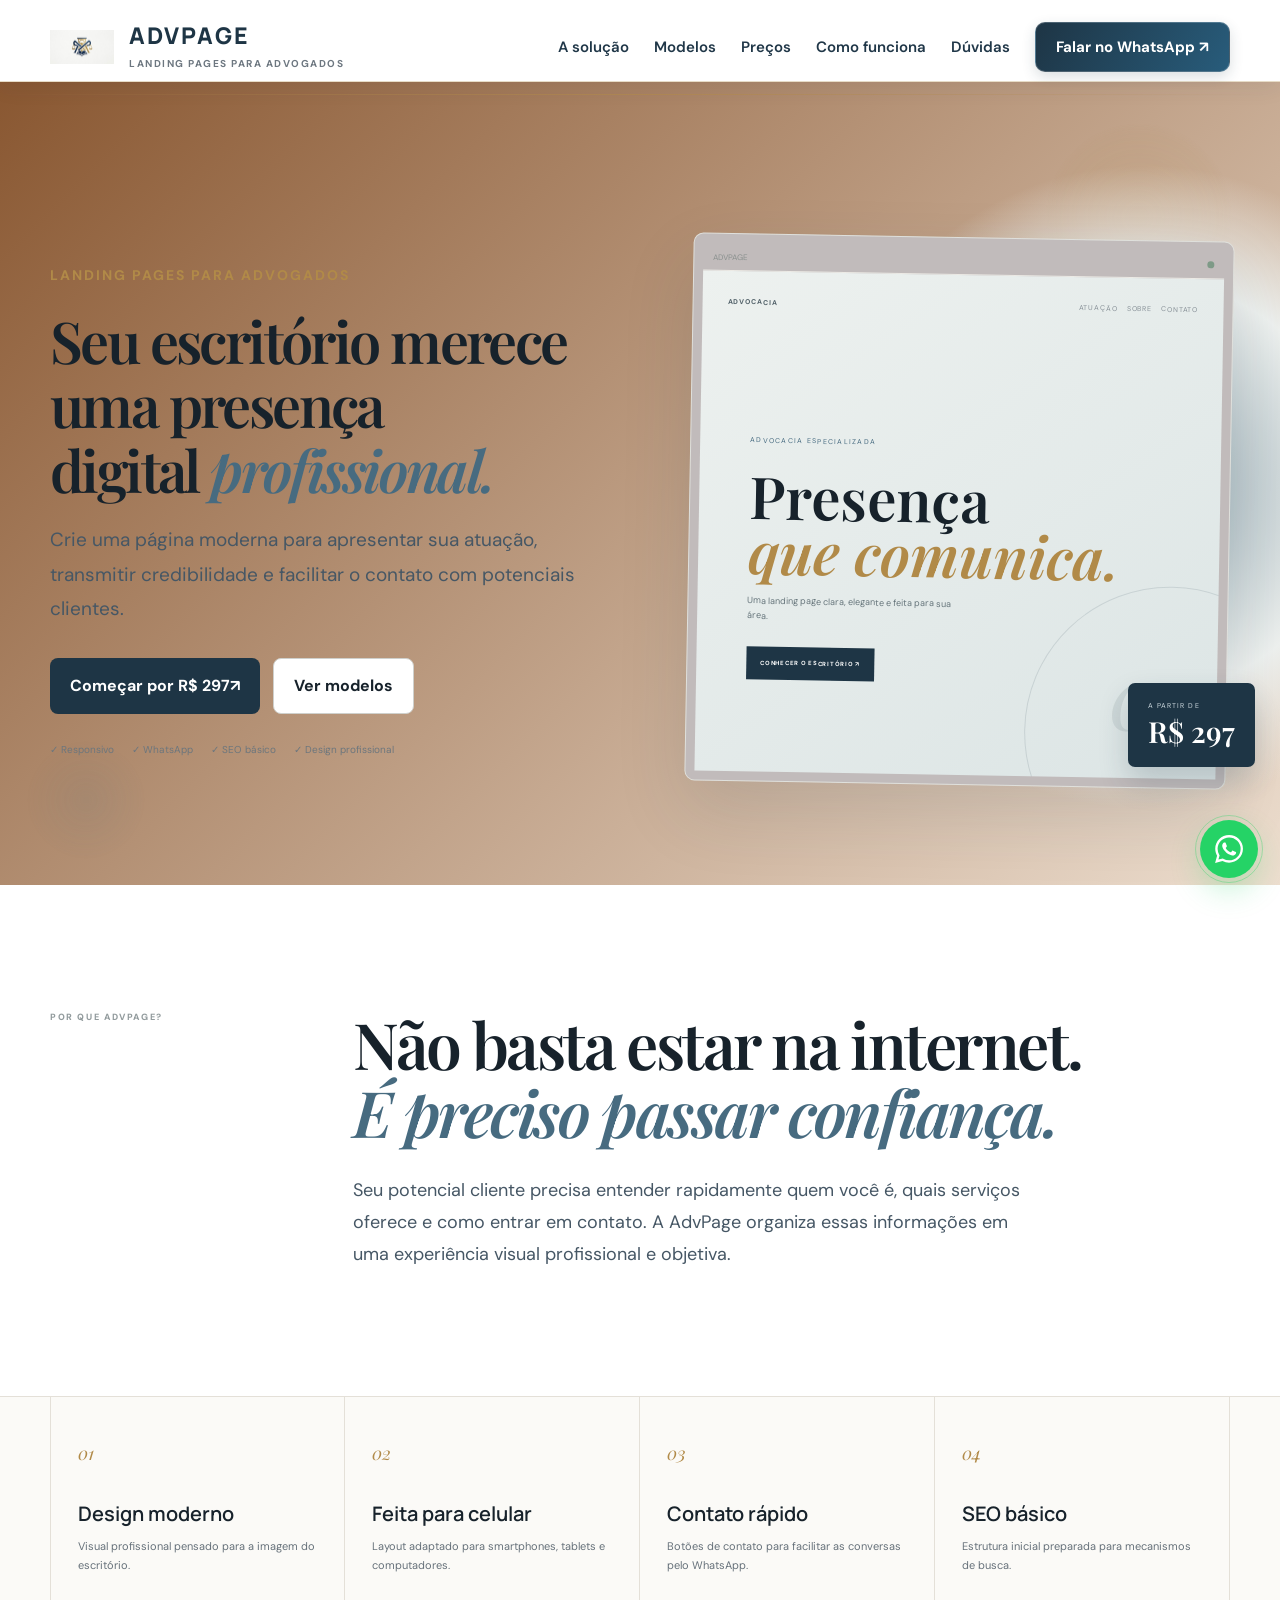
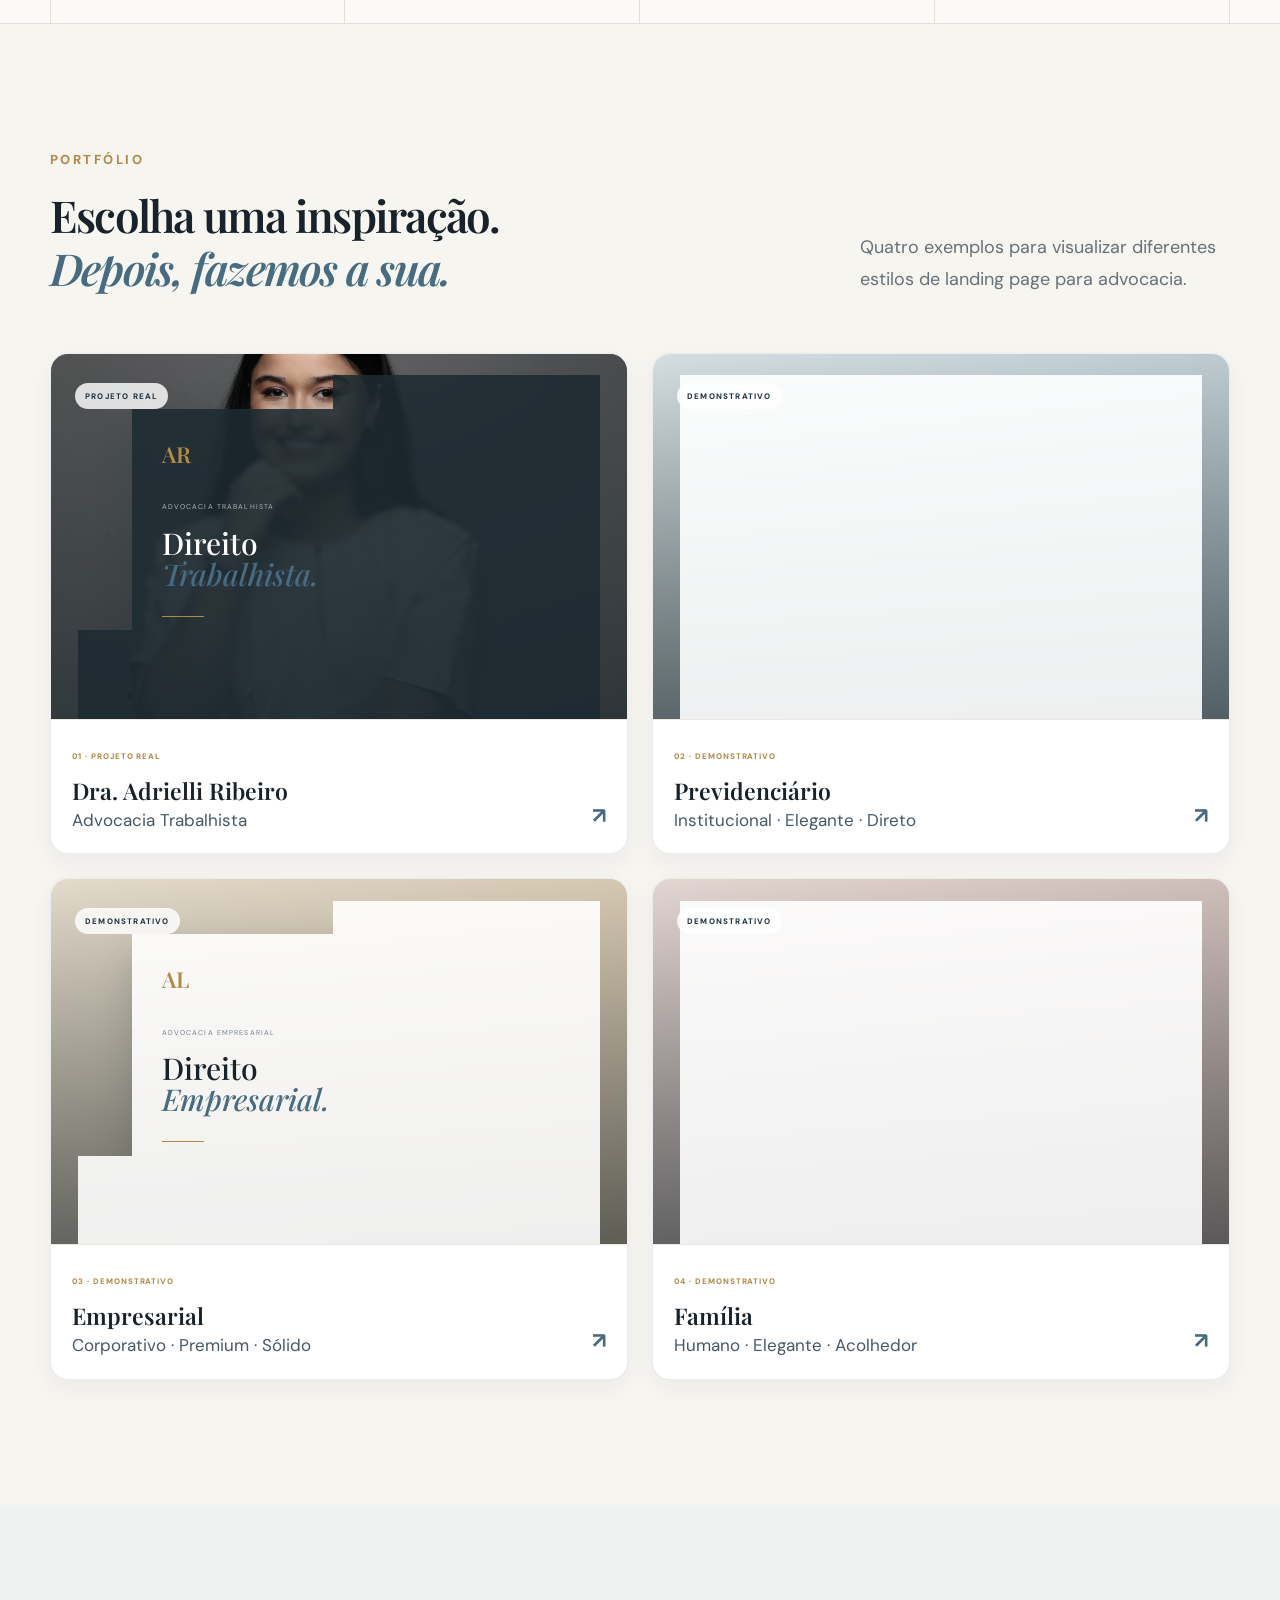
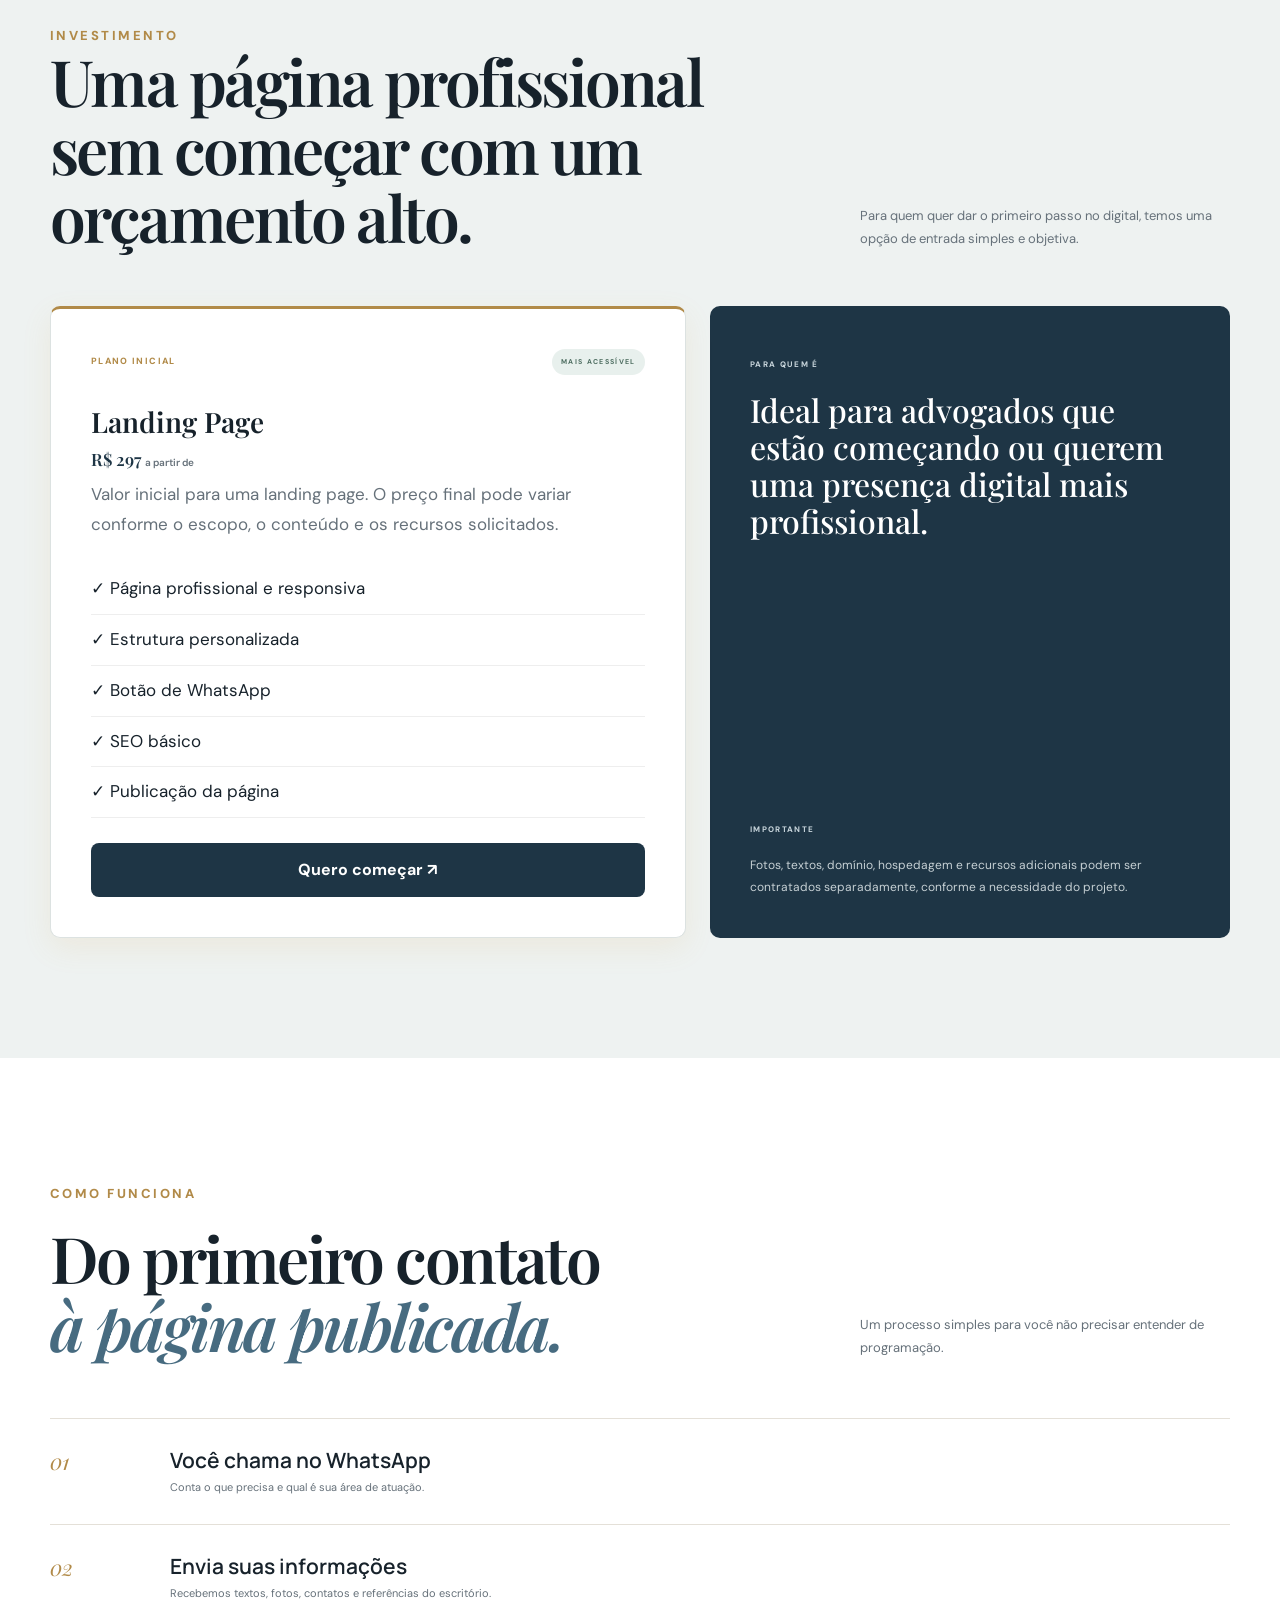
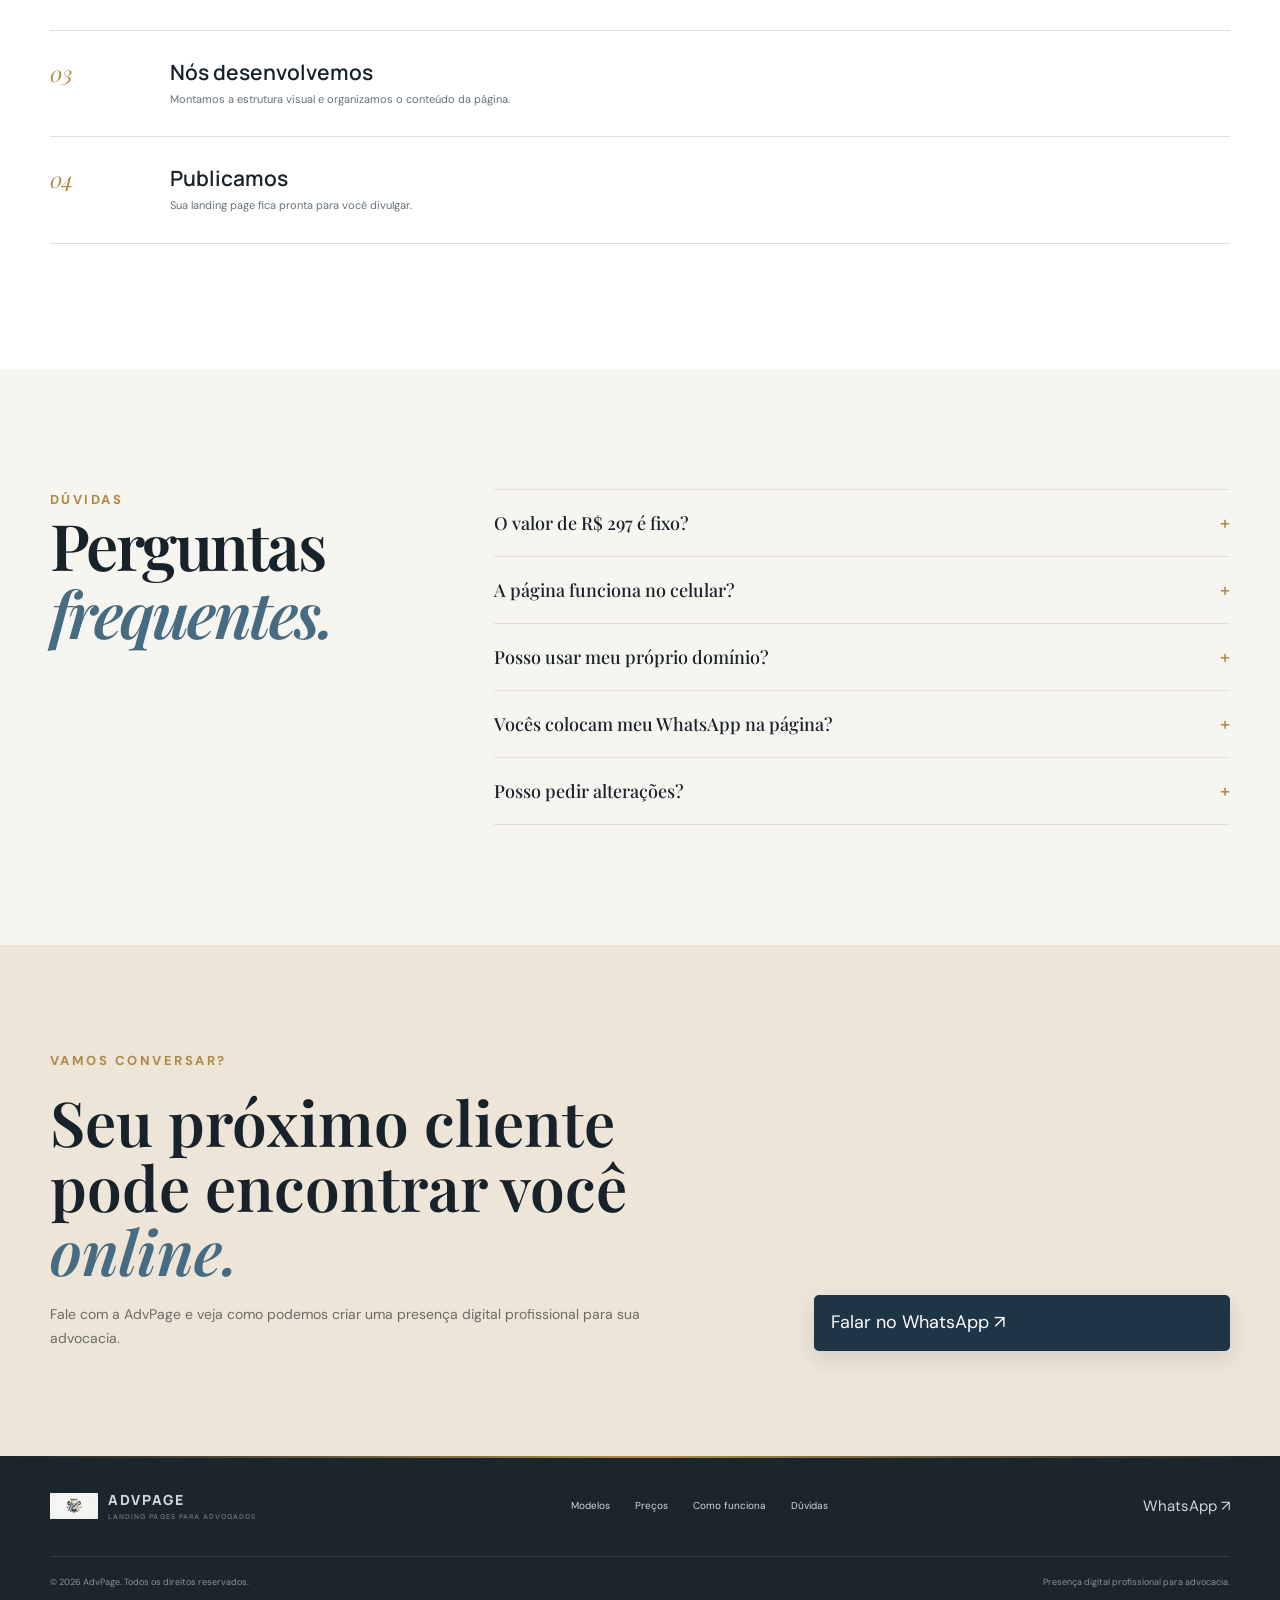
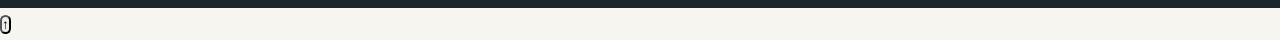
==== commit 086ec0dd: "Atualiza favicon e links do WhatsApp" ====
--- a/index.html
+++ b/index.html
@@ -32,11 +32,10 @@
   >
 
   <link rel="stylesheet" href="./style.css">
-  <link rel="icon" href="./img/logo_advpage.jpg" type="image/png">
-
   <script>
     document.documentElement.classList.add('js');
   </script>
+<link rel="icon" type="image/png" href="favicon -02.jpeg">
 </head>
 
 <body>
@@ -467,7 +466,7 @@
 
             <a
               class="button primary full"
-              href="https://wa.me/5551994525272?text=Ol%C3%A1%21%20Quero%20uma%20landing%20page%20a%20partir%20de%20R%24%20297."
+              href="https://web.whatsapp.com/send?phone=5551994525272"
               target="_blank"
               rel="noopener noreferrer"
             >
@@ -649,14 +648,16 @@
           </p>
         </div>
 
-        <a
-          class="contact-button"
-          href="https://wa.me/5551994525272?text=Ol%C3%A1%21%20Quero%20conhecer%20a%20AdvPage."
-          target="_blank"
-          rel="noopener noreferrer"
-        >
-          Chamar no WhatsApp <span aria-hidden="true">↗</span>
-        </a>
+        
+<a
+  href="https://web.whatsapp.com/send?phone=5551994525272"
+  class="nav-button"
+  target="_blank"
+  rel="noopener noreferrer"
+>
+  Falar no WhatsApp ↗
+</a>
+
 
       </div>
     </section>
@@ -697,7 +698,7 @@
       </nav>
 
       <a
-        href="https://wa.me/5551994525272?text=Ol%C3%A1%21%20Quero%20conhecer%20a%20AdvPage."
+        href="https://web.whatsapp.com/send?phone=5551994525272"
         target="_blank"
         rel="noopener noreferrer"
       >
@@ -721,7 +722,7 @@
   <!-- BOTÃO FLUTUANTE DO WHATSAPP -->
   <a
     class="floating"
-    href="https://wa.me/5551994525272?text=Ol%C3%A1%21%20Quero%20conhecer%20a%20AdvPage."
+    href="https://web.whatsapp.com/send?phone=5551994525272"
     target="_blank"
     rel="noopener noreferrer"
     aria-label="Falar com a AdvPage pelo WhatsApp"
--- a/style.css
+++ b/style.css
@@ -1,23 +1,14 @@
-/* =====================================================
-   PALETA DE CORES ADVPAGE — PERSONALIZAÇÃO RÁPIDA
-   Para mudar o visual do site, altere primeiro estas variáveis:
-   --bg: fundo geral | --paper: cartões e áreas claras
-   --ink: textos principais | --muted: textos secundários
-   --navy: botões/áreas fortes | --blue: destaques azuis
-   --gold: cor de destaque terracota | --line: bordas
-   --sand: fundos alternativos | --rose: detalhe suave
-   ===================================================== */
 :root{
---bg:#F4F6F8;
---paper:#FFFFFF;
---ink:#202A35;
---muted:#667482;
---navy:#25384A;
---blue:#527A91;
---gold:#C27B5B;
---line:#DCE3E8;
---sand:#E8EEF2;
---rose:#F2E6E1;
+--bg:#f7f5f0;
+--paper:#fff;
+--ink:#17222b;
+--muted:#66717a;
+--navy:#1e3545;
+--blue:#476b80;
+--gold:#b18a48;
+--line:#e4e0d8;
+--sand:#ece5d8;
+--rose:#eee2df;
 --serif:'Playfair Display',Georgia,serif;
 --sans:'DM Sans',Arial,sans-serif;
 --display:'Manrope',Arial,sans-serif
@@ -203,13 +194,8 @@
 overflow:hidden;
 background:linear-gradient(
 135deg,
-<<<<<<< HEAD
 #895731 0%,
 #eddecf 100%
-=======
-#30475C 0%,
-#E7EEF3 100%
->>>>>>> 81ac6fa (Melhora fontes e atualiza paginas da AdvPage)
 )
 }
 
@@ -222,13 +208,8 @@
 top:80px;
 background:radial-gradient(
 circle,
-<<<<<<< HEAD
 #95a9b2 0,
 #eef1ef 45%,
-=======
-#AFC2D0 0,
-#F3F6F8 45%,
->>>>>>> 81ac6fa (Melhora fontes e atualiza paginas da AdvPage)
 transparent 70%
 )
 }
@@ -242,7 +223,7 @@
 }
 
 .eyebrow{
-font-size:10px;
+font-size:13px;
 letter-spacing:.19em;
 font-weight:800;
 color:var(--gold)
@@ -298,15 +279,15 @@
 
 .primary{
 background:var(--navy);
-color:#FFFFFF
+color:#fff
 }
 
 .primary:hover{
-background:#35536C
+background:#29495e
 }
 
 .secondary{
-border:1px solid #CBD5DC;
+border:1px solid #cfd0cc;
 background:white
 }
 
@@ -316,7 +297,7 @@
 gap:18px;
 margin-top:27px;
 font-size:10px;
-color:#667482
+color:#6c767d
 }
 
 
@@ -330,11 +311,7 @@
 
 .browser{
 background:rgb(193, 187, 187);
-<<<<<<< HEAD
 border:1px solid #dfe0dc;
-=======
-border:1px solid #DCE3E8;
->>>>>>> 81ac6fa (Melhora fontes e atualiza paginas da AdvPage)
 border-radius:10px;
 padding:9px;
 box-shadow:0 30px 70px rgba(30,53,69,.13);
@@ -348,12 +325,12 @@
 
 .browser-top{
 height:28px;
-border-bottom:1px solid #E5EAEE;
+border-bottom:1px solid #eceae5;
 display:flex;
 justify-content:space-between;
 align-items:center;
 padding:0 10px;
-color:#7E8B97;
+color:#8b918f;
 font-size:8px
 }
 
@@ -361,12 +338,12 @@
 width:7px;
 height:7px;
 border-radius:50%;
-background:#6F918D
+background:#7e9a87
 }
 
 .browser-body{
 height:500px;
-background:linear-gradient(145deg,#F3F6F8,#E1EAF0);
+background:linear-gradient(145deg,#edf1ef,#dce5e5);
 padding:25px;
 position:relative;
 overflow:hidden
@@ -388,11 +365,11 @@
 justify-content:space-between;
 font-size:7px;
 letter-spacing:.13em;
-color:#526373
+color:#53626a
 }
 
 .mini-nav span{
-color:#8995A1
+color:#879097
 }
 
 .mini-copy{
@@ -419,7 +396,7 @@
 
 .mini-copy p{
 font-size:9px;
-color:#667482;
+color:#66757b;
 max-width:220px
 }
 
@@ -457,13 +434,13 @@
 display:block;
 font-size:7px;
 letter-spacing:.15em;
-color:#D4E0E7
+color:#cdd9df
 }
 
 .floating-price strong{
 display:block;
 font:600 29px var(--serif);
-color:#FFFFFF
+color:#fff
 }
 
 
@@ -486,7 +463,7 @@
 font-size:9px;
 font-weight:800;
 letter-spacing:.18em;
-color:#7D8D9A
+color:#929b9d
 }
 
 .intro h2,
@@ -514,7 +491,7 @@
 .features{
 border-top:1px solid var(--line);
 border-bottom:1px solid var(--line);
-background:#F8FAFB
+background:#fbfaf7
 }
 
 .feature-grid{
@@ -535,7 +512,7 @@
 }
 
 .feature-grid article:hover{
-background:#FFFFFF;
+background:#fff;
 transform:translateY(-2px)
 }
 
@@ -591,7 +568,7 @@
 
 .model-card{
 background:white;
-border:1px solid #DCE3E8;
+border:1px solid #e3e0d8;
 border-radius:8px;
 overflow:hidden;
 transition:.4s ease;
@@ -635,32 +612,32 @@
 .art-real{
 background:linear-gradient(
 135deg,
-#C8D7E1,
-#7892A4
+#b8c7ca,
+#73878e
 )
 }
 
 .art-blue{
 background:linear-gradient(
 135deg,
-#E4EDF2,
-#B8CAD6
+#dfe8eb,
+#b7c9d0
 )
 }
 
 .art-sand{
 background:linear-gradient(
 135deg,
-#E9E2DC,
-#D5C5B9
+#eee5d4,
+#d6c5a9
 )
 }
 
 .art-rose{
 background:linear-gradient(
 135deg,
-#F0E3DE,
-#D9C2BA
+#eee0dc,
+#cdb8b2
 )
 }
 
@@ -711,11 +688,11 @@
 margin-top:28px;
 font-size:7px;
 letter-spacing:.16em;
-color:#B7C5CE
+color:#a8b4b8
 }
 
 .mock.light small{
-color:#6D7E8C
+color:#71808a
 }
 
 .mock strong{
@@ -742,7 +719,7 @@
 display:flex;
 justify-content:space-between;
 align-items:end;
-border-top:1px solid #E4E9ED
+border-top:1px solid #ece9e2
 }
 
 .model-info small{
@@ -774,7 +751,7 @@
 
 .pricing{
 padding:120px 0;
-background:#EAF0F4
+background:#eef2f1
 }
 
 .pricing-head{
@@ -799,7 +776,7 @@
 
 .price-card{
 background:white;
-border:1px solid #D8E2E8;
+border:1px solid #dce2e1;
 border-radius:10px;
 padding:40px;
 box-shadow:0 18px 45px rgba(30,53,69,.08);
@@ -822,8 +799,8 @@
 }
 
 .price-top b{
-background:#E4EFEE;
-color:#3F7773;
+background:#e8f0ed;
+color:#4d6d60;
 padding:7px 9px;
 border-radius:20px;
 font-size:7px
@@ -858,7 +835,7 @@
 
 .price-card li{
 padding:10px 0;
-border-bottom:1px solid #E6EBEF;
+border-bottom:1px solid #eee;
 font-size:11px
 }
 
@@ -879,7 +856,7 @@
 .price-side span{
 font-size:8px;
 letter-spacing:.17em;
-color:#CCD9E1;
+color:#c7d4da;
 font-weight:800
 }
 
@@ -889,7 +866,7 @@
 }
 
 .price-side p{
-color:#C8D5DE;
+color:#c6d0d4;
 font-size:12px;
 line-height:1.8;
 margin-top:12px
@@ -1024,7 +1001,7 @@
 
 .contact p{
 max-width:650px;
-color:#66717A;
+color:#6d6b65;
 font-size:14px
 }
 
@@ -1053,8 +1030,8 @@
    ===================================================== */
 
 footer{
-background:#202A35;
-color:#D0DAE1
+background:#1b252c;
+color:#cfd7db
 }
 
 .footer-top{
@@ -1081,7 +1058,7 @@
 justify-content:space-between;
 gap:20px;
 font-size:9px;
-color:#8996A2
+color:#89949a
 }
 
 
@@ -1344,4 +1321,1280 @@
 transition:none!important
 }
 
-}+}
+
+/* =================================================
+   ADVPAGE — VISUAL PREMIUM COLORIDO
+   Luzes, gradientes, botões e cartões interativos
+   Cole no FINAL do style.css principal
+   ================================================= */
+
+:root {
+    --adv-navy: #142b45;
+    --adv-blue: #2878ff;
+    --adv-cyan: #49d7e8;
+    --adv-purple: #8265f5;
+    --adv-gold: #d7a84b;
+    --adv-pink: #f078b5;
+}
+
+/* Fundo geral com um toque de cor */
+body {
+    background-image:
+        radial-gradient(
+            ellipse at 5% 5%,
+            rgba(73, 215, 232, 0.09),
+            transparent 32%
+        ),
+        radial-gradient(
+            ellipse at 95% 25%,
+            rgba(130, 101, 245, 0.07),
+            transparent 30%
+        );
+}
+
+/* Cabeçalho com transparência elegante */
+.header {
+    position: relative;
+    z-index: 20;
+    border-bottom: 1px solid rgba(40, 120, 255, 0.13);
+    box-shadow: 0 6px 24px rgba(20, 43, 69, 0.05);
+}
+
+/* Logo com brilho azul e dourado */
+.logo {
+    transition: transform 0.3s ease, filter 0.3s ease;
+}
+
+.logo:hover {
+    transform: translateY(-2px) scale(1.045);
+    filter: drop-shadow(0 4px 12px rgba(40, 120, 255, 0.25));
+}
+
+.logo:hover .site-logo {
+    filter: drop-shadow(0 0 9px rgba(215, 168, 75, 0.6));
+}
+
+/* Menu com efeito colorido */
+.nav-links a {
+    position: relative;
+    transition: color 0.25s ease, transform 0.25s ease;
+}
+
+.nav-links a:not(.nav-button)::after {
+    content: "";
+    position: absolute;
+    left: 0;
+    bottom: -6px;
+    width: 100%;
+    height: 2px;
+    background: linear-gradient(
+        90deg,
+        var(--adv-blue),
+        var(--adv-cyan),
+        var(--adv-purple)
+    );
+    transform: scaleX(0);
+    transform-origin: left;
+    transition: transform 0.3s ease;
+}
+
+.nav-links a:not(.nav-button):hover {
+    color: var(--adv-blue);
+}
+
+.nav-links a:not(.nav-button):hover::after {
+    transform: scaleX(1);
+}
+
+/* Hero com manchas de luz decorativas */
+.hero {
+    position: relative;
+    isolation: isolate;
+}
+
+.hero::before,
+.hero::after {
+    content: "";
+    position: absolute;
+    z-index: -1;
+    border-radius: 50%;
+    pointer-events: none;
+    filter: blur(2px);
+}
+
+.hero::before {
+    width: 260px;
+    height: 260px;
+    top: 20px;
+    right: 3%;
+    background: radial-gradient(
+        circle,
+        rgba(73, 215, 232, 0.18),
+        rgba(40, 120, 255, 0.06) 45%,
+        transparent 72%
+    );
+    animation: advFloat 8s ease-in-out infinite;
+}
+
+.hero::after {
+    width: 210px;
+    height: 210px;
+    left: 0;
+    bottom: 0;
+    background: radial-gradient(
+        circle,
+        rgba(130, 101, 245, 0.13),
+        transparent 70%
+    );
+    animation: advFloat 10s ease-in-out infinite reverse;
+}
+
+/* Título com acabamento de cor */
+.hero-copy h1 {
+    text-wrap: balance;
+}
+
+.hero-copy h1 strong,
+.hero-copy h1 span {
+    background: linear-gradient(
+        110deg,
+        var(--adv-blue),
+        var(--adv-purple),
+        var(--adv-gold)
+    );
+    background-size: 200% auto;
+    -webkit-background-clip: text;
+    background-clip: text;
+    -webkit-text-fill-color: transparent;
+    animation: advGradient 6s ease-in-out infinite alternate;
+}
+
+/* Botões principais com gradiente azul-violeta */
+.hero .button,
+.hero .btn,
+.nav-links .nav-button,
+button,
+a.button,
+a.btn {
+    position: relative;
+    overflow: hidden;
+    isolation: isolate;
+    border-radius: 12px;
+    transition:
+        transform 0.28s ease,
+        box-shadow 0.28s ease,
+        filter 0.28s ease;
+}
+
+.hero .button-primary,
+.hero .btn-primary,
+.nav-links .nav-button {
+    background-image: linear-gradient(
+        115deg,
+        #246bdb,
+        #5367ee 55%,
+        #8265f5
+    );
+    color: #fff;
+    box-shadow:
+        0 6px 18px rgba(40, 120, 255, 0.2),
+        inset 0 1px 0 rgba(255, 255, 255, 0.22);
+}
+
+/* Reflexo que percorre os botões */
+.hero .button::before,
+.hero .btn::before,
+.nav-links .nav-button::before,
+button::before,
+a.button::before,
+a.btn::before {
+    content: "";
+    position: absolute;
+    z-index: -1;
+    top: -50%;
+    left: -80%;
+    width: 45%;
+    height: 200%;
+    background: linear-gradient(
+        90deg,
+        transparent,
+        rgba(255, 255, 255, 0.4),
+        transparent
+    );
+    transform: rotate(22deg);
+    transition: left 0.55s ease;
+}
+
+.hero .button:hover::before,
+.hero .btn:hover::before,
+.nav-links .nav-button:hover::before,
+button:hover::before,
+a.button:hover::before,
+a.btn:hover::before {
+    left: 140%;
+}
+
+.hero .button:hover,
+.hero .btn:hover,
+.nav-links .nav-button:hover,
+button:hover,
+a.button:hover,
+a.btn:hover {
+    transform: translateY(-3px);
+    box-shadow:
+        0 12px 28px rgba(40, 120, 255, 0.25),
+        0 0 0 3px rgba(73, 215, 232, 0.1);
+    filter: saturate(1.15);
+}
+
+/* Botões de contorno com borda viva */
+.button-outline,
+.btn-outline {
+    border: 1px solid transparent;
+    background:
+        linear-gradient(#fff, #fff) padding-box,
+        linear-gradient(
+            110deg,
+            var(--adv-blue),
+            var(--adv-cyan),
+            var(--adv-purple)
+        ) border-box;
+}
+
+/* Cartões dos modelos com bordas gradientes */
+.model-card {
+    position: relative;
+    isolation: isolate;
+    border: 1px solid rgba(40, 120, 255, 0.14);
+    border-radius: 18px;
+    box-shadow: 0 8px 24px rgba(20, 43, 69, 0.05);
+    transition:
+        transform 0.35s ease,
+        box-shadow 0.35s ease,
+        border-color 0.35s ease;
+}
+
+.model-card::before {
+    content: "";
+    position: absolute;
+    z-index: -1;
+    inset: -1px;
+    border-radius: inherit;
+    padding: 1px;
+    background: linear-gradient(
+        135deg,
+        var(--adv-blue),
+        var(--adv-cyan),
+        var(--adv-purple),
+        var(--adv-gold)
+    );
+    background-size: 250% 250%;
+    opacity: 0;
+    transition: opacity 0.35s ease;
+    -webkit-mask:
+        linear-gradient(#fff 0 0) content-box,
+        linear-gradient(#fff 0 0);
+    -webkit-mask-composite: xor;
+    mask-composite: exclude;
+    pointer-events: none;
+}
+
+.model-card:hover {
+    transform: translateY(-8px);
+    box-shadow:
+        0 18px 42px rgba(20, 43, 69, 0.12),
+        0 0 22px rgba(40, 120, 255, 0.07);
+    border-color: rgba(40, 120, 255, 0.3);
+}
+
+.model-card:hover::before {
+    opacity: 1;
+    animation: advGradient 5s linear infinite;
+}
+
+/* Imagens dos modelos com zoom suave */
+.model-art {
+    overflow: hidden;
+}
+
+.model-art img {
+    transition: transform 0.55s ease, filter 0.55s ease;
+}
+
+.model-card:hover .model-art img {
+    transform: scale(1.055);
+    filter: saturate(1.12);
+}
+
+/* Cartões de preço com destaque dourado */
+.price-card {
+    position: relative;
+    transition:
+        transform 0.3s ease,
+        box-shadow 0.3s ease;
+}
+
+.price-card:hover {
+    transform: translateY(-5px);
+    box-shadow: 0 16px 36px rgba(20, 43, 69, 0.1);
+}
+
+.price-card.featured {
+    border-top: 3px solid var(--adv-gold);
+    box-shadow: 0 10px 30px rgba(215, 168, 75, 0.11);
+}
+
+/* Ícones e pequenos destaques */
+.model-card h3,
+.price-card h3 {
+    transition: color 0.25s ease;
+}
+
+.model-card:hover h3 {
+    color: var(--adv-blue);
+}
+
+/* Rodapé com faixa multicolorida */
+footer {
+    position: relative;
+}
+
+footer::before {
+    content: "";
+    position: absolute;
+    top: 0;
+    left: 0;
+    width: 100%;
+    height: 3px;
+    background: linear-gradient(
+        90deg,
+        var(--adv-blue),
+        var(--adv-cyan),
+        var(--adv-purple),
+        var(--adv-pink),
+        var(--adv-gold)
+    );
+    background-size: 200% 100%;
+    animation: advGradient 8s linear infinite;
+}
+
+/* Animações */
+@keyframes advFloat {
+    0%, 100% {
+        transform: translate3d(0, 0, 0);
+    }
+    50% {
+        transform: translate3d(0, -14px, 0);
+    }
+}
+
+@keyframes advGradient {
+    0% {
+        background-position: 0% 50%;
+    }
+    100% {
+        background-position: 100% 50%;
+    }
+}
+
+/* Celulares: visual leve e sem animações de hover */
+@media (max-width: 600px) {
+    .hero::before {
+        width: 150px;
+        height: 150px;
+        right: -35px;
+    }
+
+    .hero::after {
+        width: 120px;
+        height: 120px;
+    }
+
+    .model-card:hover,
+    .price-card:hover {
+        transform: none;
+    }
+}
+
+/* Acessibilidade: respeita a preferência de movimento reduzido */
+@media (prefers-reduced-motion: reduce) {
+    *,
+    *::before,
+    *::after {
+        animation: none !important;
+        transition: none !important;
+        scroll-behavior: auto !important;
+    }
+}
+
+
+
+/* ============================================
+   ADVPAGE — DETALHES DECORATIVOS PREMIUM
+   Cole no final do style.css principal
+   ============================================ */
+
+:root {
+    --adv-gold: #b18a48;
+    --adv-gold-light: #d8bd88;
+    --adv-navy: #1e3545;
+}
+
+/* Cabeçalho com acabamento refinado */
+.header {
+    transition: box-shadow 0.3s ease, background 0.3s ease;
+}
+
+.header:hover {
+    box-shadow: 0 5px 24px rgba(30, 53, 69, 0.07);
+}
+
+/* Linha dourada decorativa abaixo do cabeçalho */
+.header::after {
+    content: "";
+    display: block;
+    width: 100%;
+    height: 1px;
+    background: linear-gradient(
+        90deg,
+        transparent,
+        rgba(177, 138, 72, 0.55),
+        transparent
+    );
+}
+
+/* Logo com brilho discreto */
+.logo:hover .site-logo {
+    filter: drop-shadow(0 0 8px rgba(177, 138, 72, 0.42));
+}
+
+/* Hero: pequenos detalhes de luz no fundo */
+.hero {
+    position: relative;
+    isolation: isolate;
+}
+
+.hero::before {
+    content: "";
+    position: absolute;
+    top: 45px;
+    right: 4%;
+    width: 180px;
+    height: 180px;
+    border-radius: 50%;
+    background: radial-gradient(
+        circle,
+        rgba(177, 138, 72, 0.12),
+        rgba(177, 138, 72, 0)
+    );
+    pointer-events: none;
+    z-index: -1;
+}
+
+.hero::after {
+    content: "";
+    position: absolute;
+    bottom: 25px;
+    left: 2%;
+    width: 120px;
+    height: 120px;
+    border-radius: 50%;
+    background: radial-gradient(
+        circle,
+        rgba(71, 107, 128, 0.09),
+        transparent 70%
+    );
+    pointer-events: none;
+    z-index: -1;
+}
+
+/* Pequeno detalhe dourado nos títulos das seções */
+.models h2,
+.intro h2,
+.price-card h2 {
+    text-decoration-color: var(--adv-gold);
+    text-decoration-thickness: 2px;
+    text-underline-offset: 8px;
+}
+
+/* Cartões dos modelos com borda elegante */
+.model-card {
+    position: relative;
+    overflow: hidden;
+    border-color: rgba(30, 53, 69, 0.09);
+}
+
+.model-card::before {
+    content: "";
+    position: absolute;
+    top: 0;
+    left: 0;
+    width: 100%;
+    height: 3px;
+    background: linear-gradient(
+        90deg,
+        var(--adv-gold),
+        var(--adv-gold-light),
+        transparent
+    );
+    transform: scaleX(0);
+    transform-origin: left;
+    transition: transform 0.35s ease;
+    z-index: 2;
+}
+
+.model-card:hover::before {
+    transform: scaleX(1);
+}
+
+/* Imagens dos modelos com zoom muito leve */
+.model-art {
+    overflow: hidden;
+}
+
+.model-art img {
+    transition: transform 0.5s ease, filter 0.5s ease;
+}
+
+.model-card:hover .model-art img {
+    transform: scale(1.035);
+    filter: saturate(1.06);
+}
+
+/* Botões principais com gradiente sutil */
+.hero .button,
+.hero .btn,
+.nav-button {
+    transition:
+        transform 0.25s ease,
+        box-shadow 0.25s ease,
+        background 0.25s ease;
+}
+
+.hero .button:hover,
+.hero .btn:hover,
+.nav-button:hover {
+    transform: translateY(-2px);
+    box-shadow: 0 9px 22px rgba(30, 53, 69, 0.16);
+}
+
+/* Preços e cartões com profundidade */
+.price-card {
+    transition:
+        transform 0.3s ease,
+        box-shadow 0.3s ease,
+        border-color 0.3s ease;
+}
+
+.price-card:hover {
+    transform: translateY(-4px);
+    box-shadow: 0 14px 32px rgba(30, 53, 69, 0.1);
+    border-color: rgba(177, 138, 72, 0.4);
+}
+
+/* Perguntas frequentes: realce ao interagir */
+.faq details,
+.faq-item {
+    transition: border-color 0.25s ease, box-shadow 0.25s ease;
+}
+
+.faq details:hover,
+.faq-item:hover {
+    border-color: rgba(177, 138, 72, 0.5);
+}
+
+/* Links com transição suave */
+a {
+    transition: color 0.25s ease;
+}
+
+/* Rodapé com uma linha superior delicada */
+footer {
+    position: relative;
+}
+
+footer::before {
+    content: "";
+    position: absolute;
+    top: 0;
+    left: 0;
+    width: 100%;
+    height: 2px;
+    background: linear-gradient(
+        90deg,
+        transparent,
+        var(--adv-gold),
+        transparent
+    );
+}
+
+/* Animação discreta de entrada */
+@keyframes advFadeUp {
+    from {
+        opacity: 0;
+        transform: translateY(12px);
+    }
+    to {
+        opacity: 1;
+        transform: translateY(0);
+    }
+}
+
+@media (prefers-reduced-motion: no-preference) {
+    .hero-copy {
+        animation: advFadeUp 0.65s ease both;
+    }
+
+    .hero-card {
+        animation: advFadeUp 0.8s ease both;
+    }
+}
+
+/* Respeita preferência por menos movimento */
+@media (prefers-reduced-motion: reduce) {
+    *,
+    *::before,
+    *::after {
+        animation: none !important;
+        scroll-behavior: auto !important;
+        transition: none !important;
+    }
+}
+
+/* Mantém a página confortável em dispositivos móveis */
+@media (max-width: 600px) {
+    .hero::before {
+        width: 110px;
+        height: 110px;
+        right: 0;
+    }
+
+    .hero::after {
+        width: 75px;
+        height: 75px;
+        left: 0;
+    }
+
+    .model-card:hover,
+    .price-card:hover {
+        transform: none;
+    }
+}
+
+
+
+/* ============================================
+   ADVPAGE — CABEÇALHO PROFISSIONAL
+   Logo maior, menu legível e botões refinados
+   ============================================ */
+
+/* Cabeçalho */
+.header {
+    position: relative;
+    z-index: 100;
+    background: rgba(255, 255, 255, 0.97);
+    border-bottom: 1px solid rgba(177, 138, 72, 0.3);
+    box-shadow: 0 5px 22px rgba(20, 43, 69, 0.07);
+}
+
+/* Área de navegação */
+.header .nav {
+    min-height: 94px;
+    gap: 32px;
+}
+
+/* Logo completa */
+.header .logo {
+    display: inline-flex;
+    align-items: center;
+    gap: 15px;
+    flex-shrink: 0;
+    text-decoration: none;
+    transition: transform 0.3s ease, filter 0.3s ease;
+}
+
+.header .logo:hover {
+    transform: translateY(-2px);
+    filter: drop-shadow(0 4px 8px rgba(177, 138, 72, 0.2));
+}
+
+/* Símbolo da logo maior */
+.header .site-logo {
+    display: block;
+    width: 64px;
+    height: 64px;
+    max-width: none;
+    object-fit: contain;
+    flex-shrink: 0;
+    transition: transform 0.3s ease;
+}
+
+.header .logo:hover .site-logo {
+    transform: scale(1.07);
+}
+
+/* Nome ADVPAGE */
+.header .logo-text {
+    display: flex;
+    flex-direction: column;
+    gap: 5px;
+    color: #1e3545;
+    font-family: "Manrope", Arial, sans-serif;
+    font-size: 23px;
+    font-weight: 800;
+    letter-spacing: 2px;
+    line-height: 1.15;
+}
+
+/* Subtítulo da marca */
+.header .logo-text small {
+    display: block;
+    color: #6d7780;
+    font-family: "DM Sans", Arial, sans-serif;
+    font-size: 10px;
+    font-weight: 700;
+    letter-spacing: 1.5px;
+    line-height: 1.5;
+    white-space: nowrap;
+}
+
+/* Menu mais espaçado e legível */
+.header .nav-links {
+    display: flex;
+    align-items: center;
+    justify-content: flex-end;
+    gap: 25px;
+}
+
+.header .nav-links a {
+    color: #263c4b;
+    font-family: "DM Sans", Arial, sans-serif;
+    font-size: 15px;
+    font-weight: 600;
+    line-height: 1.5;
+    white-space: nowrap;
+    transition: color 0.25s ease, transform 0.25s ease;
+}
+
+.header .nav-links a:not(.nav-button):hover {
+    color: #a77d36;
+    transform: translateY(-1px);
+}
+
+/* Botão de WhatsApp */
+.header .nav-links .nav-button {
+    display: inline-flex;
+    align-items: center;
+    justify-content: center;
+    min-height: 48px;
+    padding: 13px 20px;
+    border: 1px solid rgba(255, 255, 255, 0.2);
+    border-radius: 10px;
+    background: linear-gradient(120deg, #1e3545, #285c7b);
+    color: #fff;
+    font-size: 14px;
+    font-weight: 700;
+    box-shadow: 0 5px 14px rgba(30, 53, 69, 0.16);
+    transition:
+        transform 0.25s ease,
+        box-shadow 0.25s ease,
+        background 0.25s ease;
+}
+
+.header .nav-links .nav-button:hover {
+    transform: translateY(-3px);
+    background: linear-gradient(120deg, #285c7b, #2878a8);
+    box-shadow: 0 9px 22px rgba(40, 92, 123, 0.25);
+}
+
+/* Menu para telas menores */
+@media (max-width: 1000px) {
+    .header .nav {
+        min-height: 82px;
+        gap: 18px;
+    }
+
+    .header .site-logo {
+        width: 56px;
+        height: 56px;
+    }
+
+    .header .logo-text {
+        font-size: 21px;
+    }
+
+    .header .nav-links {
+        gap: 14px;
+    }
+
+    .header .nav-links a {
+        font-size: 14px;
+    }
+}
+
+/* Celulares */
+@media (max-width: 700px) {
+    .header .nav {
+        min-height: 76px;
+        gap: 12px;
+    }
+
+    .header .site-logo {
+        width: 48px;
+        height: 48px;
+    }
+
+    .header .logo {
+        gap: 10px;
+    }
+
+    .header .logo-text {
+        font-size: 19px;
+        letter-spacing: 1.5px;
+    }
+
+    .header .logo-text small {
+        max-width: 180px;
+        font-size: 8px;
+        letter-spacing: 0.8px;
+        white-space: normal;
+    }
+
+    .header .menu {
+        flex-shrink: 0;
+    }
+}
+
+/* Acessibilidade */
+@media (prefers-reduced-motion: reduce) {
+    .header .logo,
+    .header .site-logo,
+    .header .nav-links a {
+        transition: none;
+    }
+}
+
+
+
+/* ============================================
+   ADVPAGE — AJUSTE FINO DE LEGIBILIDADE
+   Página principal: textos, menu e botões
+   ============================================ */
+
+/* Texto geral mais confortável */
+body {
+    font-size: 18px;
+    line-height: 1.75;
+}
+
+/* Texto descritivo abaixo do título principal */
+.hero-copy p,
+.hero-copy .hero-description {
+    font-size: 19px;
+    line-height: 1.8;
+    color: #465765;
+    max-width: 620px;
+}
+
+/* Etiqueta acima do título */
+.hero-copy .eyebrow,
+.hero-copy .hero-label,
+.hero-copy > span {
+    font-size: 14px;
+    font-weight: 700;
+    letter-spacing: 2px;
+    line-height: 1.6;
+}
+
+/* Informações pequenas abaixo dos botões */
+.hero-copy small,
+.hero-copy li,
+.hero-copy .hero-trust,
+.hero-copy .trust-item {
+    font-size: 15px;
+    line-height: 1.7;
+    color: #465765;
+}
+
+/* Título principal */
+.hero-copy h1 {
+    font-size: clamp(42px, 4.5vw, 62px);
+    line-height: 1.12;
+}
+
+/* Textos da apresentação da solução */
+.intro p,
+.intro .intro-text {
+    font-size: 18px;
+    line-height: 1.8;
+    color: #465765;
+}
+
+/* Título e introdução da seção de modelos */
+.models h2 {
+    font-size: clamp(32px, 3.5vw, 44px);
+    line-height: 1.2;
+}
+
+.models p {
+    font-size: 18px;
+    line-height: 1.75;
+}
+
+/* Nome e descrição de cada modelo */
+.model-card h3 {
+    font-size: 23px;
+    line-height: 1.35;
+}
+
+.model-card p {
+    font-size: 17px;
+    line-height: 1.75;
+    color: #465765;
+}
+
+/* Preços e informações dos planos */
+.price-card p,
+.price-card li {
+    font-size: 17px;
+    line-height: 1.75;
+}
+
+/* Menu superior: maior contraste e leitura */
+.header .nav-links a {
+    font-size: 15px;
+    font-weight: 600;
+    color: #203748;
+}
+
+/* Botão de contato do menu */
+.header .nav-links .nav-button {
+    font-size: 15px;
+    font-weight: 700;
+}
+
+/* Botões da página */
+.hero .button,
+.hero .btn,
+.model-card a,
+.price-card a,
+.button,
+.btn {
+    font-size: 16px;
+    font-weight: 700;
+    line-height: 1.5;
+}
+
+/* Subtítulo da marca */
+.header .logo-text small {
+    font-size: 10px;
+    line-height: 1.6;
+}
+
+/* Rodapé mais legível */
+footer p,
+footer li,
+footer a {
+    font-size: 15px;
+    line-height: 1.75;
+}
+
+/* Celulares */
+@media (max-width: 700px) {
+    body {
+        font-size: 17px;
+    }
+
+    .hero-copy h1 {
+        font-size: 37px;
+        line-height: 1.17;
+    }
+
+    .hero-copy p,
+    .hero-copy .hero-description,
+    .intro p,
+    .intro .intro-text,
+    .models p {
+        font-size: 17px;
+        line-height: 1.75;
+    }
+
+    .hero-copy small,
+    .hero-copy li,
+    .hero-copy .hero-trust,
+    .hero-copy .trust-item {
+        font-size: 14px;
+    }
+
+    .model-card h3 {
+        font-size: 21px;
+    }
+
+    .model-card p,
+    .price-card p,
+    .price-card li {
+        font-size: 16px;
+    }
+
+    .hero .button,
+    .hero .btn,
+    .model-card a,
+    .price-card a,
+    .button,
+    .btn {
+        font-size: 16px;
+    }
+}
+
+
+/* ============================================
+   ADVPAGE — BOTÕES JURÍDICOS PREMIUM
+   Azul-marinho, dourado e movimentos elegantes
+   ============================================ */
+
+/* Transição base */
+.hero .button,
+.hero .btn,
+.header .nav-button,
+.model-card a,
+.price-card a,
+.button,
+.btn,
+button {
+    position: relative;
+    overflow: hidden;
+    border-radius: 8px;
+    font-weight: 700;
+    transition:
+        transform 0.25s ease,
+        background 0.25s ease,
+        box-shadow 0.25s ease,
+        border-color 0.25s ease;
+}
+
+/* Botões principais: azul-marinho */
+.hero .button-primary,
+.hero .btn-primary,
+.header .nav-button,
+button[type="submit"] {
+    background: #1e3545;
+    color: #fff;
+    border: 1px solid #1e3545;
+    box-shadow: 0 4px 12px rgba(30, 53, 69, 0.12);
+}
+
+/* Ao passar o mouse: azul mais profundo e linha dourada */
+.hero .button-primary:hover,
+.hero .btn-primary:hover,
+.header .nav-button:hover,
+button[type="submit"]:hover {
+    background: #294b60;
+    border-color: #b18a48;
+    color: #fff;
+    transform: translateY(-2px);
+    box-shadow:
+        0 7px 18px rgba(30, 53, 69, 0.18),
+        0 2px 0 #b18a48;
+}
+
+/* Botões secundários: fundo claro e borda dourada */
+.hero .button-outline,
+.hero .btn-outline,
+.button-outline,
+.btn-outline {
+    background: #fff;
+    color: #1e3545;
+    border: 1px solid #b18a48;
+    box-shadow: 0 3px 10px rgba(30, 53, 69, 0.04);
+}
+
+.hero .button-outline:hover,
+.hero .btn-outline:hover,
+.button-outline:hover,
+.btn-outline:hover {
+    background: #f7f3eb;
+    color: #142b3b;
+    border-color: #8d692f;
+    transform: translateY(-2px);
+    box-shadow: 0 6px 15px rgba(30, 53, 69, 0.1);
+}
+
+/* Links de ação nos cartões */
+.model-card a,
+.price-card a {
+    text-decoration: none;
+    text-underline-offset: 4px;
+    transition: color 0.25s ease;
+}
+
+.model-card a:hover,
+.price-card a:hover {
+    color: #9b7538;
+}
+
+/* Pequeno detalhe dourado no foco por teclado */
+.hero .button:focus-visible,
+.hero .btn:focus-visible,
+.header .nav-button:focus-visible,
+.model-card a:focus-visible,
+.price-card a:focus-visible,
+button:focus-visible {
+    outline: 3px solid rgba(177, 138, 72, 0.65);
+    outline-offset: 4px;
+}
+
+/* Evita movimento exagerado em celulares */
+@media (hover: none) {
+    .hero .button:hover,
+    .hero .btn:hover,
+    .header .nav-button:hover,
+    .model-card a:hover,
+    .price-card a:hover,
+    button:hover {
+        transform: none;
+        box-shadow: none;
+    }
+}
+
+/* Respeita preferência por movimento reduzido */
+@media (prefers-reduced-motion: reduce) {
+    .hero .button,
+    .hero .btn,
+    .header .nav-button,
+    .model-card a,
+    .price-card a,
+    button {
+        transition: none;
+    }
+}
+
+
+/* =========================================
+   ADVPAGE — LOGO INTERATIVA
+   ========================================= */
+
+/* Efeito ao passar o mouse */
+.header .logo {
+    cursor: zoom-in;
+    transform-origin: left center;
+    transition: transform 0.3s ease, filter 0.3s ease;
+}
+
+.header .logo:hover {
+    transform: scale(1.045);
+    filter: drop-shadow(0 4px 10px rgba(177, 138, 72, 0.28));
+}
+
+.header .site-logo {
+    transition: transform 0.3s ease, filter 0.3s ease;
+}
+
+.header .logo:hover .site-logo {
+    transform: scale(1.08);
+    filter: drop-shadow(0 0 8px rgba(177, 138, 72, 0.45));
+}
+
+/* Fundo escuro da visualização ampliada */
+.logo-lightbox {
+    position: fixed;
+    inset: 0;
+    z-index: 99999;
+    display: flex;
+    align-items: center;
+    justify-content: center;
+    padding: 24px;
+    background: rgba(10, 22, 32, 0.88);
+    backdrop-filter: blur(8px);
+    -webkit-backdrop-filter: blur(8px);
+    opacity: 0;
+    visibility: hidden;
+    transition: opacity 0.28s ease, visibility 0.28s ease;
+    cursor: zoom-out;
+}
+
+.logo-lightbox.is-open {
+    opacity: 1;
+    visibility: visible;
+}
+
+/* Área da imagem */
+.logo-lightbox-content {
+    position: relative;
+    display: flex;
+    align-items: center;
+    justify-content: center;
+    width: min(440px, 88vw);
+    min-height: 240px;
+    padding: 35px;
+    border: 1px solid rgba(215, 168, 75, 0.55);
+    border-radius: 22px;
+    background: #fff;
+    box-shadow:
+        0 25px 80px rgba(0, 0, 0, 0.35),
+        0 0 35px rgba(215, 168, 75, 0.12);
+    transform: scale(0.88) translateY(12px);
+    transition: transform 0.3s ease;
+    cursor: default;
+}
+
+.logo-lightbox.is-open .logo-lightbox-content {
+    transform: scale(1) translateY(0);
+}
+
+.logo-lightbox-image {
+    display: block;
+    width: 100%;
+    max-width: 340px;
+    max-height: 65vh;
+    height: auto;
+    object-fit: contain;
+}
+
+/* Botão fechar */
+.logo-lightbox-close {
+    position: absolute;
+    top: 10px;
+    right: 12px;
+    display: flex;
+    align-items: center;
+    justify-content: center;
+    width: 40px;
+    height: 40px;
+    padding: 0;
+    border: 1px solid #e5dccb;
+    border-radius: 50%;
+    background: #fff;
+    color: #1e3545;
+    font-size: 27px;
+    line-height: 1;
+    cursor: pointer;
+    transition: background 0.2s ease, color 0.2s ease;
+}
+
+.logo-lightbox-close:hover {
+    background: #1e3545;
+    color: #fff;
+}
+
+@media (max-width: 600px) {
+    .logo-lightbox-content {
+        width: 90vw;
+        min-height: 200px;
+        padding: 28px;
+    }
+
+    .logo-lightbox-image {
+        max-width: 280px;
+    }
+}
+
+@media (prefers-reduced-motion: reduce) {
+    .header .logo,
+    .header .site-logo,
+    .logo-lightbox,
+    .logo-lightbox-content {
+        transition: none;
+    }
+}
+
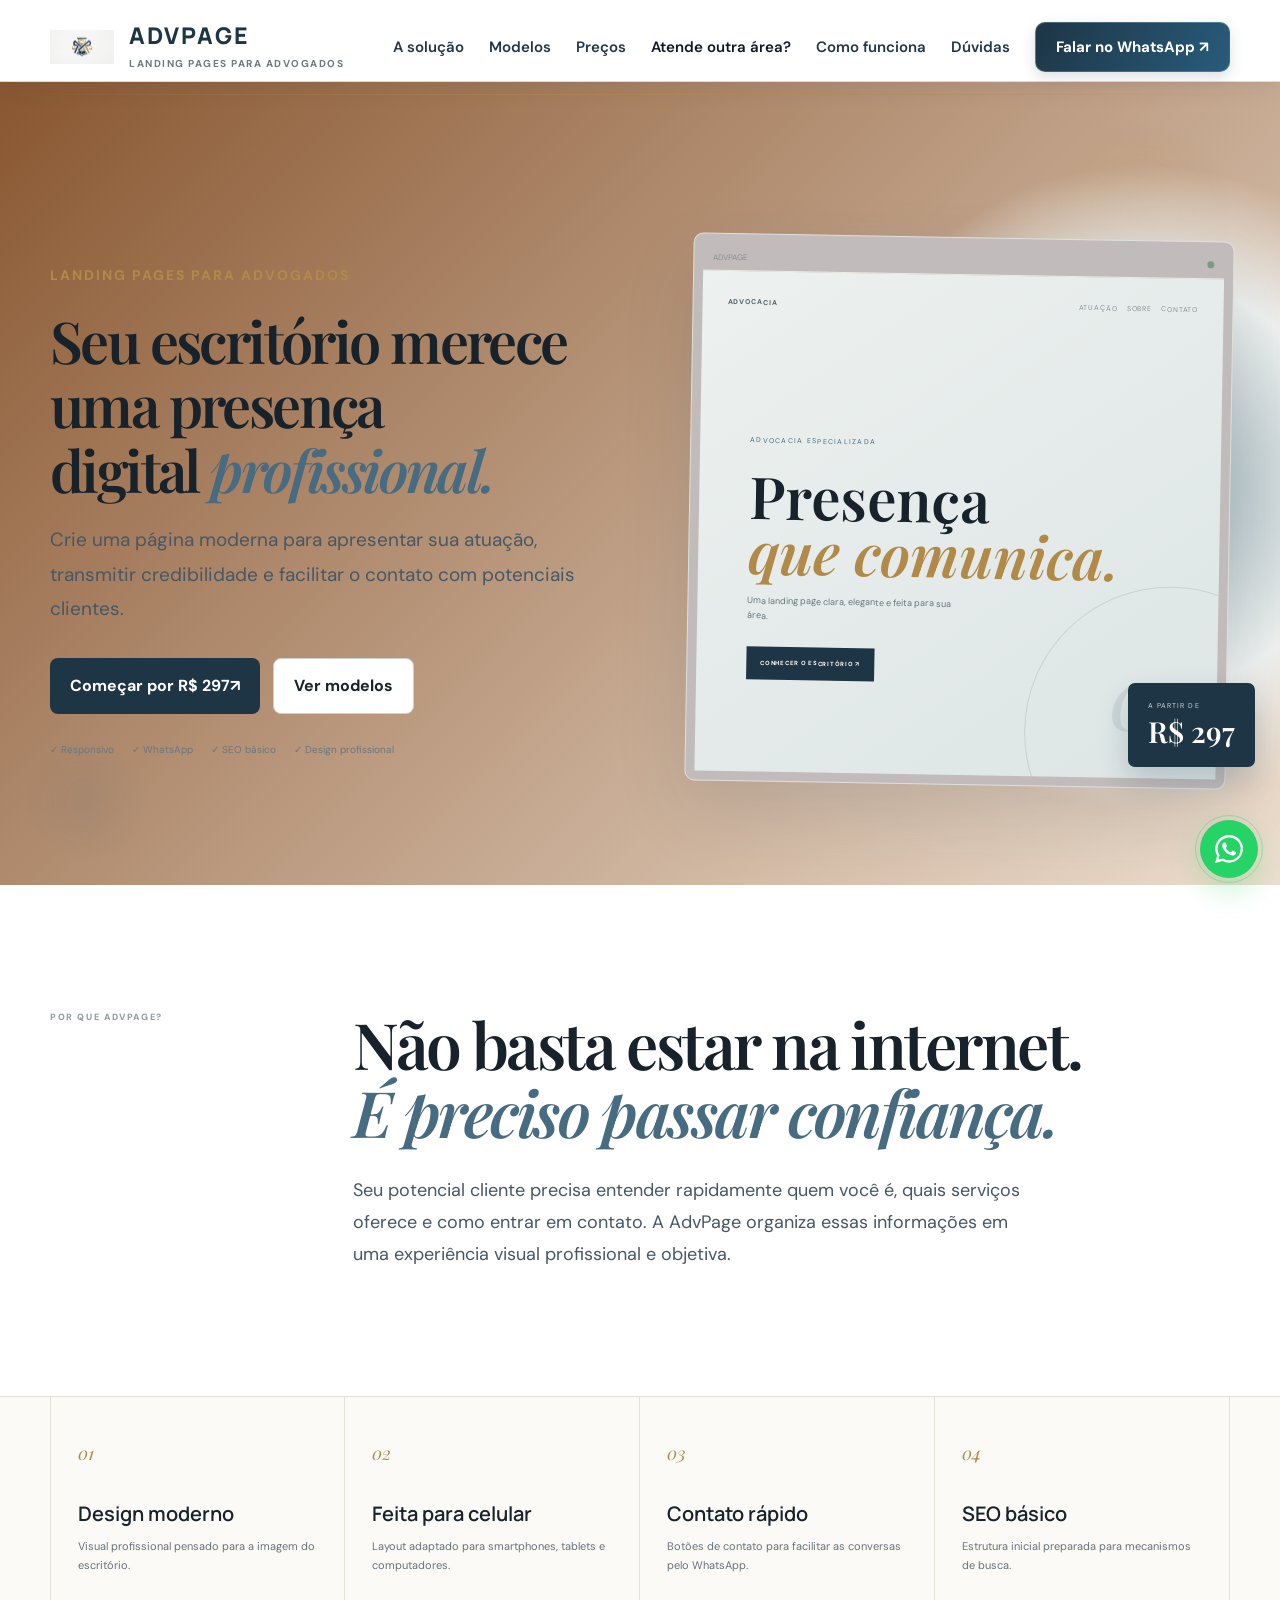
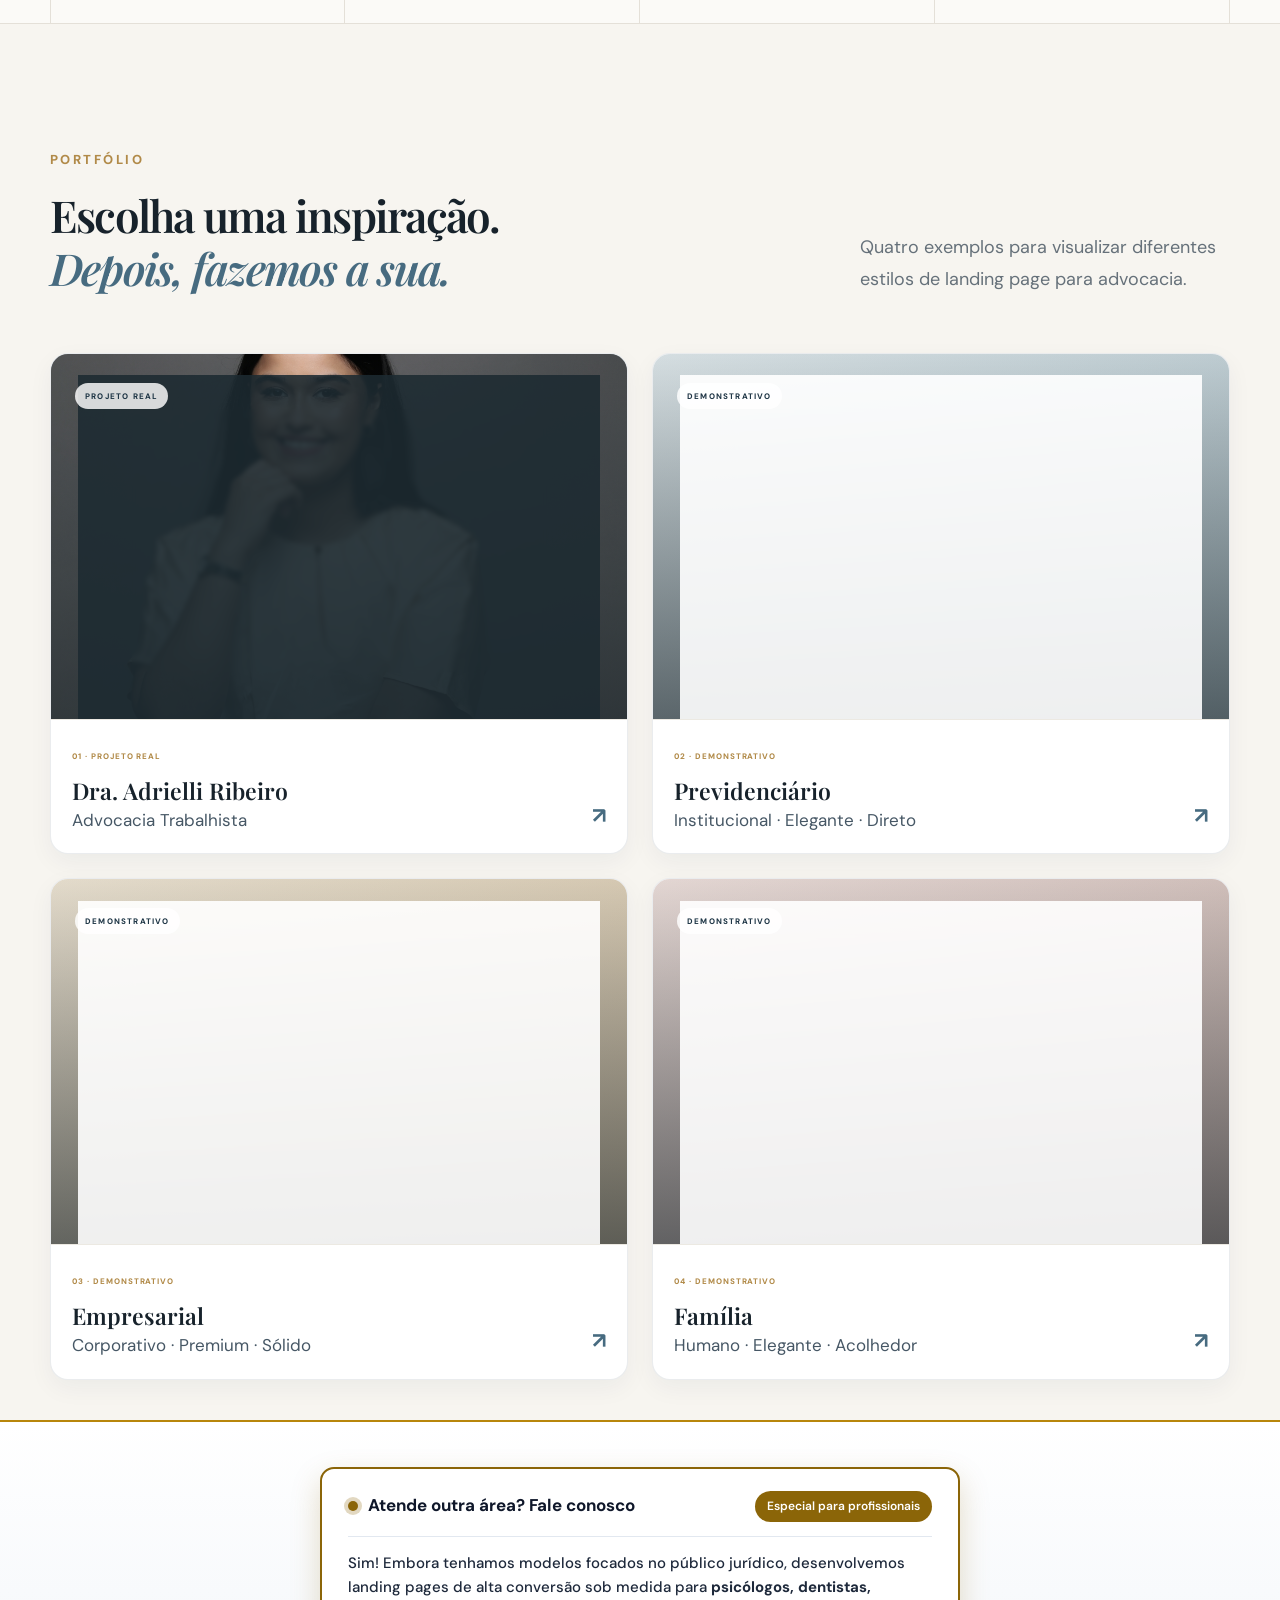
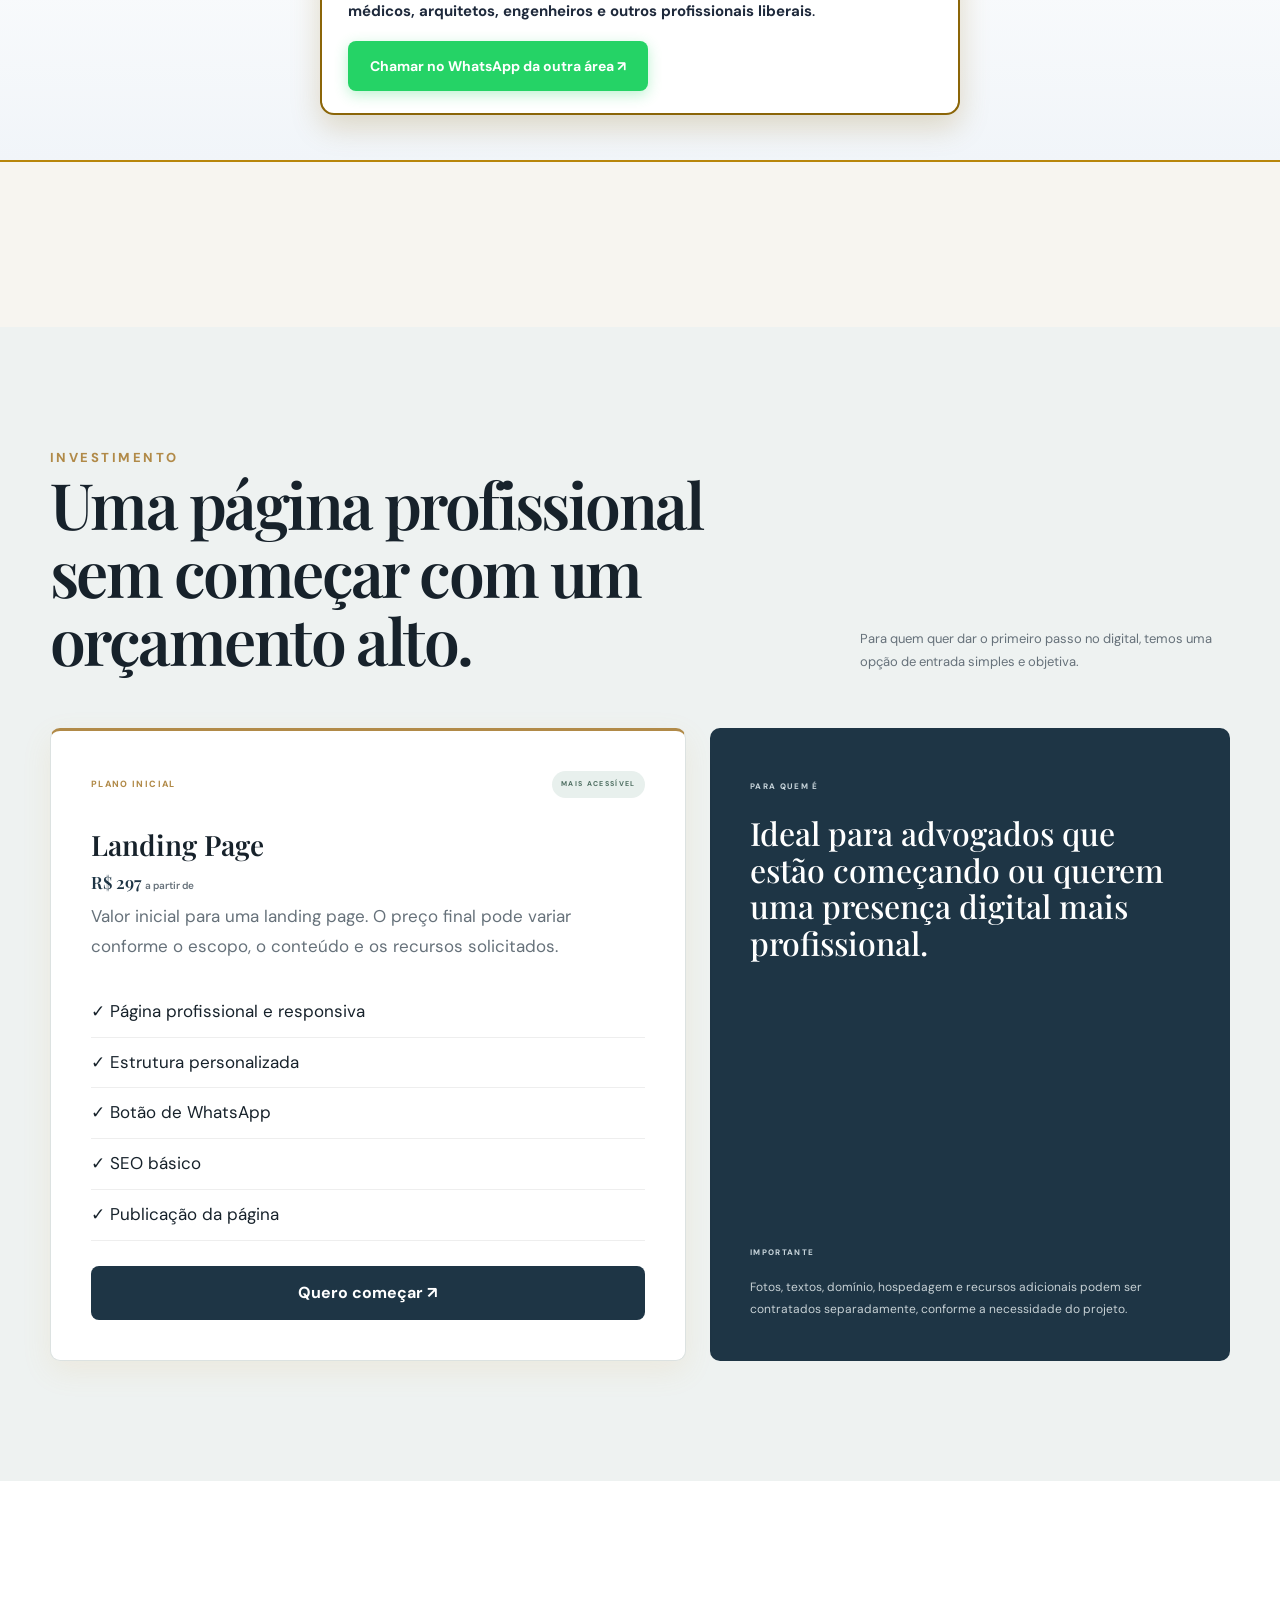
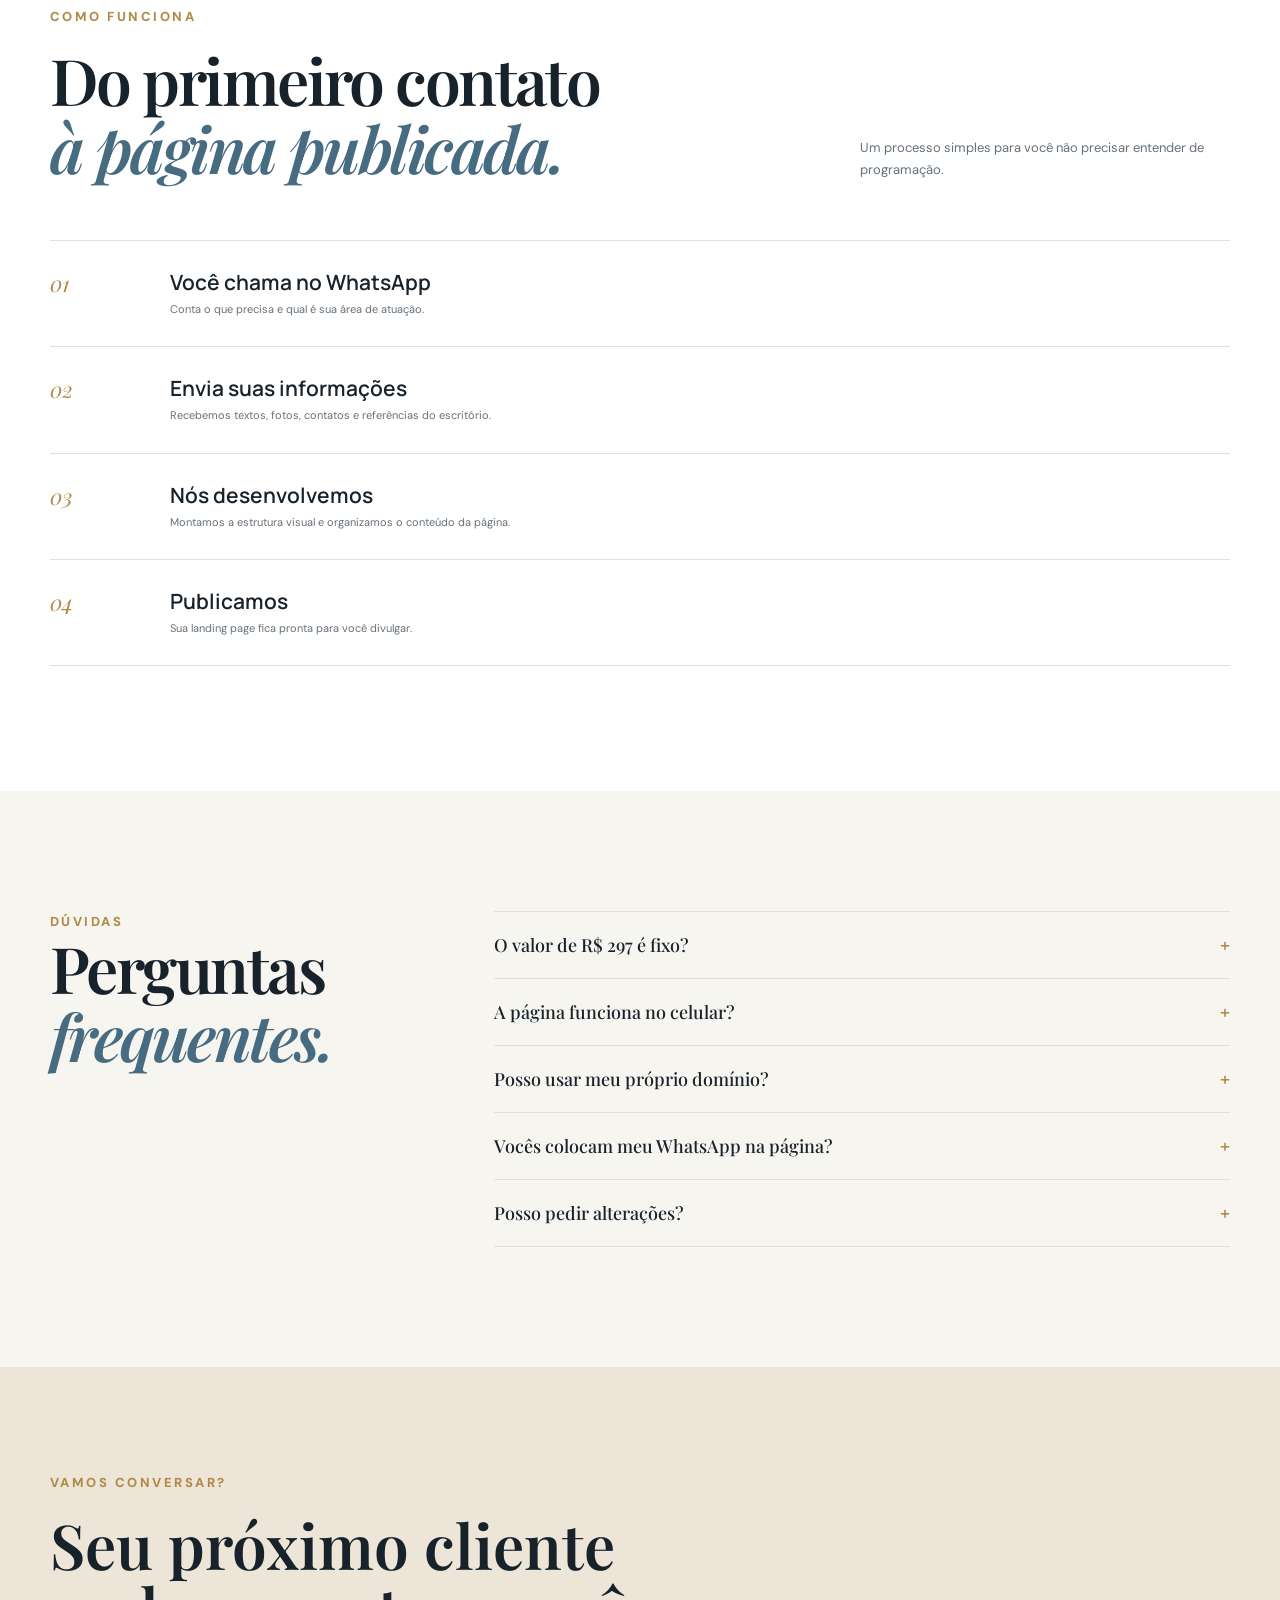
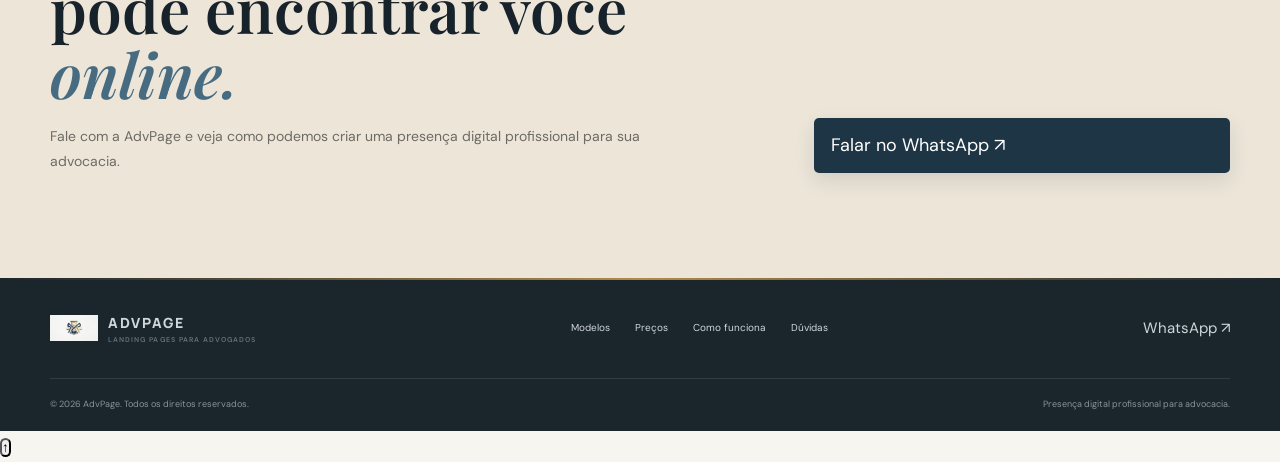
==== commit 6418cade: "Corrige caminho absoluto do CSS para subpastas" ====
--- a/index.html
+++ b/index.html
@@ -1,4 +1,3 @@
-
 <!DOCTYPE html>
 <html lang="pt-BR">
 <head>
@@ -8,86 +7,56 @@
   <meta name="supported-color-schemes" content="light">
 
   <title>AdvPage — Landing Pages para Advogados</title>
-  <meta
-    name="description"
-    content="Landing pages profissionais para advogados, a partir de R$ 297. Design responsivo, integração com WhatsApp e SEO básico."
-  >
-  <meta name="theme-color" content="#f7f5f0">
+  <meta name="description" content="Landing pages profissionais para advogados, a partir de R$ 297. Design responsivo, integração com WhatsApp e SEO básico.">
+  <meta name="theme-color" content="#F1F4F8">
   <meta name="robots" content="index, follow">
 
   <meta property="og:title" content="AdvPage — Landing Pages para Advogados">
-  <meta
-    property="og:description"
-    content="Uma presença digital profissional para sua advocacia. Landing pages a partir de R$ 297."
-  >
+  <meta property="og:description" content="Uma presença digital profissional para sua advocacia. Landing pages a partir de R$ 297.">
   <meta property="og:type" content="website">
   <meta property="og:locale" content="pt_BR">
 
   <link rel="preconnect" href="https://fonts.googleapis.com">
   <link rel="preconnect" href="https://fonts.gstatic.com" crossorigin>
-
-  <link
-    href="https://fonts.googleapis.com/css2?family=DM+Sans:wght@400;500;600;700&family=Manrope:wght@600;700;800&family=Playfair+Display:ital,wght@0,500;0,600;1,500;1,600&display=swap"
-    rel="stylesheet"
-  >
-
-  <link rel="stylesheet" href="./style.css">
+  <link href="https://fonts.googleapis.com/css2?family=DM+Sans:wght@400;500;600;700&family=Manrope:wght@600;700;800&family=Playfair+Display:ital,wght@0,500;0,600;1,500;1,600&display=swap" rel="stylesheet">
+
+  <link rel="icon" type="image/png" href="./favicon.png">
+  <link rel="stylesheet" href="style.css">
+
   <script>
     document.documentElement.classList.add('js');
   </script>
-<link rel="icon" type="image/png" href="favicon -02.jpeg">
 </head>
 
 <body>
 
-  <a class="skip-link" href="#conteudo">
-    Pular para o conteúdo
-  </a>
+  <a class="skip-link" href="#conteudo">Pular para o conteúdo</a>
 
   <!-- CABEÇALHO -->
   <header class="header">
     <div class="container nav">
 
       <a href="#inicio" class="logo" aria-label="AdvPage - Página inicial">
-        <img
-          src="./img/logo_advpage.jpg"
-          alt="Logo AdvPage"
-          class="site-logo"
-          width="48"
-          height="48"
-        >
-
+        <img src="./img/logo_advpage.jpg" alt="Logo AdvPage" class="site-logo" width="48" height="48">
         <span class="logo-text">
           ADVPAGE
           <small>LANDING PAGES PARA ADVOGADOS</small>
         </span>
       </a>
 
-      <button
-        class="menu"
-        type="button"
-        aria-label="Abrir menu"
-        aria-expanded="false"
-        aria-controls="menu-principal"
-      >
+      <button class="menu" type="button" aria-label="Abrir menu" aria-expanded="false" aria-controls="menu-principal">
         <span></span>
         <span></span>
         <span></span>
       </button>
 
-      <nav
-        id="menu-principal"
-        class="nav-links"
-        aria-label="Navegação principal"
-      >
+      <nav id="menu-principal" class="nav-links" aria-label="Navegação principal">
         <a href="#solucao">A solução</a>
         <a href="#modelos">Modelos</a>
         <a href="#precos">Preços</a>
-        <a href="#processo">Como funciona</a>
+        <a href="#outras-areas" onmouseover="this.style.color='#C5A059'; this.style.opacity='0.8';" onmouseout="this.style.color='#0F172A'; this.style.opacity='1';" style="color: #0F172A; font-weight: 600; transition: color 0.2s ease, opacity 0.2s ease;">Atende outra área?</a>        <a href="#processo">Como funciona</a>
         <a href="#faq">Dúvidas</a>
-        <a href="#contato" class="nav-button">
-          Falar no WhatsApp ↗
-        </a>
+        <a href="#contato" class="nav-button">Falar no WhatsApp ↗</a>
       </nav>
 
     </div>
@@ -102,10 +71,7 @@
       <div class="container hero-grid">
 
         <div class="hero-copy">
-
-          <div class="eyebrow">
-            LANDING PAGES PARA ADVOGADOS
-          </div>
+          <div class="eyebrow">LANDING PAGES PARA ADVOGADOS</div>
 
           <h1>
             Seu escritório merece uma presença digital
@@ -122,10 +88,7 @@
             <a class="button primary" href="#precos">
               Começar por R$ 297 <span aria-hidden="true">↗</span>
             </a>
-
-            <a class="button secondary" href="#modelos">
-              Ver modelos
-            </a>
+            <a class="button secondary" href="#modelos">Ver modelos</a>
           </div>
 
           <div class="trust-row">
@@ -134,19 +97,16 @@
             <span>✓ SEO básico</span>
             <span>✓ Design profissional</span>
           </div>
-
         </div>
 
         <div class="hero-card">
           <div class="browser">
-
             <div class="browser-top">
               <span>ADVPAGE</span>
               <i aria-hidden="true"></i>
             </div>
 
             <div class="browser-body">
-
               <div class="mini-nav">
                 <b>ADVOCACIA</b>
                 <span>ATUAÇÃO&nbsp;&nbsp; SOBRE&nbsp;&nbsp; CONTATO</span>
@@ -154,21 +114,12 @@
 
               <div class="mini-copy">
                 <small>ADVOCACIA ESPECIALIZADA</small>
-
-                <h2>
-                  Presença<br>
-                  <em>que comunica.</em>
-                </h2>
-
-                <p>
-                  Uma landing page clara, elegante e feita para sua área.
-                </p>
-
+                <h2>Presença<br><em>que comunica.</em></h2>
+                <p>Uma landing page clara, elegante e feita para sua área.</p>
                 <b>CONHECER O ESCRITÓRIO ↗</b>
               </div>
 
               <div class="mini-number">01</div>
-
             </div>
           </div>
 
@@ -184,10 +135,7 @@
     <!-- SOLUÇÃO -->
     <section class="intro" id="solucao">
       <div class="container intro-grid">
-
-        <div class="section-kicker">
-          POR QUE ADVPAGE?
-        </div>
+        <div class="section-kicker">POR QUE ADVPAGE?</div>
 
         <div>
           <h2>
@@ -202,7 +150,6 @@
             visual profissional e objetiva.
           </p>
         </div>
-
       </div>
     </section>
 
@@ -213,50 +160,38 @@
         <article>
           <span>01</span>
           <h3>Design moderno</h3>
-          <p>
-            Visual profissional pensado para a imagem do escritório.
-          </p>
+          <p>Visual profissional pensado para a imagem do escritório.</p>
         </article>
 
         <article>
           <span>02</span>
           <h3>Feita para celular</h3>
-          <p>
-            Layout adaptado para smartphones, tablets e computadores.
-          </p>
+          <p>Layout adaptado para smartphones, tablets e computadores.</p>
         </article>
 
         <article>
           <span>03</span>
           <h3>Contato rápido</h3>
-          <p>
-            Botões de contato para facilitar as conversas pelo WhatsApp.
-          </p>
+          <p>Botões de contato para facilitar as conversas pelo WhatsApp.</p>
         </article>
 
         <article>
           <span>04</span>
           <h3>SEO básico</h3>
-          <p>
-            Estrutura inicial preparada para mecanismos de busca.
-          </p>
+          <p>Estrutura inicial preparada para mecanismos de busca.</p>
         </article>
 
       </div>
     </section>
 
-    <!-- PORTFÓLIO -->
+    <!-- PORTFÓLIO modelos-->
     <section class="models" id="modelos">
       <div class="container">
 
         <div class="heading-row">
           <div>
             <div class="eyebrow">PORTFÓLIO</div>
-
-            <h2>
-              Escolha uma inspiração.<br>
-              <em>Depois, fazemos a sua.</em>
-            </h2>
+            <h2>Escolha uma inspiração.<br><em>Depois, fazemos a sua.</em></h2>
           </div>
 
           <p>
@@ -268,20 +203,9 @@
         <div class="model-grid">
 
           <!-- MODELO 01 -->
-          <a
-            class="model-card"
-            href="./modelos/01-projeto-real/index.html"
-            aria-label="Conhecer modelo de advocacia trabalhista"
-          >
+          <a class="model-card" href="./modelos/01-projeto-real/index.html" aria-label="Conhecer modelo de advocacia trabalhista">
             <div class="model-art art-real">
-
-              <img
-                src="./img/advogado-modelo-01.webp"
-                alt="Imagem ilustrativa do modelo de advocacia trabalhista"
-                loading="lazy"
-                decoding="async"
-              >
-
+              <img src="./img/advogado-modelo-01.webp" alt="Imagem do modelo de advocacia trabalhista" loading="lazy" decoding="async">
               <span class="badge">PROJETO REAL</span>
 
               <div class="mock">
@@ -290,7 +214,6 @@
                 <strong>Direito<br><em>Trabalhista.</em></strong>
                 <i></i>
               </div>
-
             </div>
 
             <div class="model-info">
@@ -304,20 +227,9 @@
           </a>
 
           <!-- MODELO 02 -->
-          <a
-            class="model-card"
-            href="./modelos/02-previdenciario/index.html"
-            aria-label="Conhecer modelo de advocacia previdenciária"
-          >
+          <a class="model-card" href="./modelos/02-previdenciario/index.html" aria-label="Conhecer modelo de advocacia previdenciária">
             <div class="model-art art-blue">
-
-              <img
-                src="./img/advogado-modelo-02.jpg"
-                alt="Imagem ilustrativa do modelo de advocacia previdenciária"
-                loading="lazy"
-                decoding="async"
-              >
-
+              <img src="./img/advogado-modelo-02.jpg" alt="Imagem do modelo de advocacia previdenciária" loading="lazy" decoding="async">
               <span class="badge">DEMONSTRATIVO</span>
 
               <div class="mock light">
@@ -326,7 +238,6 @@
                 <strong>Direito<br><em>Previdenciário.</em></strong>
                 <i></i>
               </div>
-
             </div>
 
             <div class="model-info">
@@ -340,20 +251,9 @@
           </a>
 
           <!-- MODELO 03 -->
-          <a
-            class="model-card"
-            href="./modelos/03-empresarial/index.html"
-            aria-label="Conhecer modelo de advocacia empresarial"
-          >
+          <a class="model-card" href="./modelos/03-empresarial/index.html" aria-label="Conhecer modelo de advocacia empresarial">
             <div class="model-art art-sand">
-
-              <img
-                src="./img/advogado-modelo-03.jpg"
-                alt="Imagem ilustrativa do modelo de advocacia empresarial"
-                loading="lazy"
-                decoding="async"
-              >
-
+              <img src="./img/advogado-modelo-03.jpg" alt="Imagem do modelo de advocacia empresarial" loading="lazy" decoding="async">
               <span class="badge">DEMONSTRATIVO</span>
 
               <div class="mock light">
@@ -362,7 +262,6 @@
                 <strong>Direito<br><em>Empresarial.</em></strong>
                 <i></i>
               </div>
-
             </div>
 
             <div class="model-info">
@@ -376,20 +275,9 @@
           </a>
 
           <!-- MODELO 04 -->
-          <a
-            class="model-card"
-            href="./modelos/04-familia/index.html"
-            aria-label="Conhecer modelo de advocacia de família"
-          >
+          <a class="model-card" href="./modelos/04-familia/index.html" aria-label="Conhecer modelo de advocacia de família">
             <div class="model-art art-rose">
-
-              <img
-                src="./img/advogado-modelo-04.jpg"
-                alt="Imagem ilustrativa do modelo de advocacia de família"
-                loading="lazy"
-                decoding="async"
-              >
-
+              <img src="./img/advogado-modelo-04.jpg" alt="Imagem do modelo de advocacia de família" loading="lazy" decoding="async">
               <span class="badge">DEMONSTRATIVO</span>
 
               <div class="mock light">
@@ -398,7 +286,6 @@
                 <strong>Direito<br><em>de Família.</em></strong>
                 <i></i>
               </div>
-
             </div>
 
             <div class="model-info">
@@ -413,6 +300,32 @@
 
         </div>
       </div>
+
+      <!-- Secção Adicional: Outras Áreas (Destaque & WhatsApp) -->
+<!-- Secção Adicional: Outras Áreas (Destaque Escuro & WhatsApp) -->
+<section id="outras-areas" style="padding: 45px 20px; background: linear-gradient(180deg, #FFFFFF 0%, #F1F5F9 100%); border-top: 2px solid #B8860B; border-bottom: 2px solid #B8860B; margin: 40px 0; scroll-margin-top: 40px;">
+  <div style="max-width: 640px; margin: 0 auto;">
+    <div style="background: #FFFFFF; border: 2.5px solid #8B6508; border-radius: 14px; padding: 22px 26px; box-shadow: 0 12px 30px rgba(139, 101, 8, 0.22); text-align: left;">
+      <div style="font-weight: 700; color: #0F172A; font-size: 17px; display: flex; justify-content: space-between; align-items: center; gap: 10px; margin-bottom: 14px;">
+        <span style="display: flex; align-items: center; gap: 10px;">
+          <span style="display: inline-block; width: 10px; height: 10px; background-color: #8B6508; border-radius: 50%; box-shadow: 0 0 0 4px rgba(139, 101, 8, 0.25);"></span>
+          Atende outra área? Fale conosco
+        </span>
+        <span style="font-size: 12px; color: #FFFFFF; background: #8B6508; font-weight: 600; padding: 5px 12px; border-radius: 20px;">Especial para profissionais</span>
+      </div>
+      
+      <div style="border-top: 1px solid #E2E8F0; padding-top: 14px;">
+        <p style="color: #1E293B; font-size: 15px; line-height: 1.6; margin-bottom: 18px; font-weight: 500;">
+          Sim! Embora tenhamos modelos focados no público jurídico, desenvolvemos landing pages de alta conversão sob medida para <strong>psicólogos, dentistas, médicos, arquitetos, engenheiros e outros profissionais liberais</strong>.
+        </p>
+        
+        <a href="https://wa.me/5551994525272?text=Ol%C3%A1%21%20Gostaria%20de%20uma%20landing%20page%20para%20outra%20%C3%A1rea%20profissional." target="_blank" rel="noopener noreferrer" style="display: inline-flex; align-items: center; justify-content: center; gap: 8px; background-color: #25D366; color: #FFFFFF; font-weight: 700; font-size: 14px; padding: 13px 22px; border-radius: 8px; text-decoration: none; box-shadow: 0 4px 14px rgba(37, 211, 102, 0.3); transition: background-color 0.2s ease;">
+          <span>Chamar no WhatsApp da outra área ↗</span>
+        </a>
+      </div>
+    </div>
+  </div>
+</section>
     </section>
 
     <!-- PREÇOS -->
@@ -422,11 +335,7 @@
         <div class="pricing-head">
           <div>
             <div class="eyebrow">INVESTIMENTO</div>
-
-            <h2>
-              Uma página profissional<br>
-              sem começar com um orçamento alto.
-            </h2>
+            <h2>Uma página profissional<br>sem começar com um orçamento alto.</h2>
           </div>
 
           <p>
@@ -438,17 +347,13 @@
         <div class="price-grid">
 
           <article class="price-card featured">
-
             <div class="price-top">
               <span>PLANO INICIAL</span>
               <b>MAIS ACESSÍVEL</b>
             </div>
 
             <h3>Landing Page</h3>
-
-            <p class="price">
-              R$ 297 <small>a partir de</small>
-            </p>
+            <p class="price">R$ 297 <small>a partir de</small></p>
 
             <p class="price-note">
               Valor inicial para uma landing page. O preço final
@@ -464,22 +369,14 @@
               <li>✓ Publicação da página</li>
             </ul>
 
-            <a
-              class="button primary full"
-              href="https://web.whatsapp.com/send?phone=5551994525272"
-              target="_blank"
-              rel="noopener noreferrer"
-            >
+            <a class="button primary full" href="https://wa.me/5551994525272?text=Ol%C3%A1%21%20Quero%20conhecer%20a%20AdvPage." target="_blank" rel="noopener noreferrer">
               Quero começar ↗
             </a>
-
           </article>
 
           <div class="price-side">
-
             <div>
               <span>PARA QUEM É</span>
-
               <h3>
                 Ideal para advogados que estão começando ou querem
                 uma presença digital mais profissional.
@@ -488,15 +385,14 @@
 
             <div>
               <span>IMPORTANTE</span>
-
               <p>
                 Fotos, textos, domínio, hospedagem e recursos
                 adicionais podem ser contratados separadamente,
                 conforme a necessidade do projeto.
               </p>
             </div>
-
-          </div>
+          </div>
+
         </div>
       </div>
     </section>
@@ -508,11 +404,7 @@
         <div class="heading-row">
           <div>
             <div class="eyebrow">COMO FUNCIONA</div>
-
-            <h2>
-              Do primeiro contato<br>
-              <em>à página publicada.</em>
-            </h2>
+            <h2>Do primeiro contato<br><em>à página publicada.</em></h2>
           </div>
 
           <p>
@@ -527,9 +419,7 @@
             <b>01</b>
             <div>
               <h3>Você chama no WhatsApp</h3>
-              <p>
-                Conta o que precisa e qual é sua área de atuação.
-              </p>
+              <p>Conta o que precisa e qual é sua área de atuação.</p>
             </div>
           </article>
 
@@ -537,10 +427,7 @@
             <b>02</b>
             <div>
               <h3>Envia suas informações</h3>
-              <p>
-                Recebemos textos, fotos, contatos e referências
-                do escritório.
-              </p>
+              <p>Recebemos textos, fotos, contatos e referências do escritório.</p>
             </div>
           </article>
 
@@ -548,10 +435,7 @@
             <b>03</b>
             <div>
               <h3>Nós desenvolvemos</h3>
-              <p>
-                Montamos a estrutura visual e organizamos
-                o conteúdo da página.
-              </p>
+              <p>Montamos a estrutura visual e organizamos o conteúdo da página.</p>
             </div>
           </article>
 
@@ -559,9 +443,7 @@
             <b>04</b>
             <div>
               <h3>Publicamos</h3>
-              <p>
-                Sua landing page fica pronta para você divulgar.
-              </p>
+              <p>Sua landing page fica pronta para você divulgar.</p>
             </div>
           </article>
 
@@ -575,55 +457,34 @@
 
         <div>
           <div class="eyebrow">DÚVIDAS</div>
-
-          <h2>
-            Perguntas<br>
-            <em>frequentes.</em>
-          </h2>
+          <h2>Perguntas<br><em>frequentes.</em></h2>
         </div>
 
         <div class="faq-list">
 
           <details>
             <summary>O valor de R$ 297 é fixo?</summary>
-            <p>
-              R$ 297 é o valor inicial. O orçamento final depende
-              do escopo, da quantidade de conteúdo e dos recursos
-              solicitados.
-            </p>
+            <p>R$ 297 é o valor inicial. O orçamento final depende do escopo, da quantidade de conteúdo e dos recursos solicitados.</p>
           </details>
 
           <details>
             <summary>A página funciona no celular?</summary>
-            <p>
-              Sim. Os modelos são desenvolvidos de forma responsiva
-              para celular, tablet e computador.
-            </p>
+            <p>Sim. Os modelos são desenvolvidos de forma responsiva para celular, tablet e computador.</p>
           </details>
 
           <details>
             <summary>Posso usar meu próprio domínio?</summary>
-            <p>
-              Sim. Você pode usar um domínio próprio para a página
-              do seu escritório. O registro e a configuração podem
-              ter custos adicionais.
-            </p>
+            <p>Sim. Você pode usar um domínio próprio para a página do seu escritório. O registro e a configuração podem ter custos adicionais.</p>
           </details>
 
           <details>
             <summary>Vocês colocam meu WhatsApp na página?</summary>
-            <p>
-              Sim. Os botões de contato podem ser configurados
-              com o número de WhatsApp informado por você.
-            </p>
+            <p>Sim. Os botões de contato podem ser configurados com o número de WhatsApp informado por você.</p>
           </details>
 
           <details>
             <summary>Posso pedir alterações?</summary>
-            <p>
-              Sim. O escopo do projeto e a quantidade de ajustes
-              são combinados antes do desenvolvimento.
-            </p>
+            <p>Sim. O escopo do projeto e a quantidade de ajustes são combinados antes do desenvolvimento.</p>
           </details>
 
         </div>
@@ -636,28 +497,16 @@
 
         <div>
           <div class="eyebrow">VAMOS CONVERSAR?</div>
-
-          <h2>
-            Seu próximo cliente pode encontrar você
-            <em>online.</em>
-          </h2>
-
+          <h2>Seu próximo cliente pode encontrar você <em>online.</em></h2>
           <p>
             Fale com a AdvPage e veja como podemos criar uma
             presença digital profissional para sua advocacia.
           </p>
         </div>
 
-        
-<a
-  href="https://web.whatsapp.com/send?phone=5551994525272"
-  class="nav-button"
-  target="_blank"
-  rel="noopener noreferrer"
->
-  Falar no WhatsApp ↗
-</a>
-
+        <a href="https://wa.me/5551994525272?text=Ol%C3%A1%21%20Quero%20conhecer%20a%20AdvPage." class="nav-button" target="_blank" rel="noopener noreferrer">
+          Falar no WhatsApp ↗
+        </a>
 
       </div>
     </section>
@@ -668,22 +517,8 @@
   <footer>
     <div class="container footer-top">
 
-      <a
-        href="#inicio"
-        class="logo footer-logo"
-        aria-label="AdvPage - Voltar ao início"
-      >
-
-        <!-- logo Footer -->
-        <img
-          src="./img/logo_advpage.jpg"
-          alt=""
-          class="site-logo"
-          width="48"
-          height="48"
-          loading="lazy"
-        >
-
+      <a href="#inicio" class="logo footer-logo" aria-label="AdvPage - Voltar ao início">
+        <img src="./img/logo_advpage.jpg" alt="Logo AdvPage" class="site-logo" width="48" height="48" loading="lazy">
         <span class="logo-text">
           ADVPAGE
           <small>LANDING PAGES PARA ADVOGADOS</small>
@@ -697,11 +532,7 @@
         <a href="#faq">Dúvidas</a>
       </nav>
 
-      <a
-        href="https://web.whatsapp.com/send?phone=5551994525272"
-        target="_blank"
-        rel="noopener noreferrer"
-      >
+      <a href="https://wa.me/5551994525272?text=Ol%C3%A1%21%20Quero%20conhecer%20a%20AdvPage." target="_blank" rel="noopener noreferrer">
         WhatsApp ↗
       </a>
 
@@ -712,27 +543,13 @@
         &copy; <span id="ano-atual">2026</span> AdvPage.
         Todos os direitos reservados.
       </span>
-
-      <span>
-        Presença digital profissional para advocacia.
-      </span>
+      <span>Presença digital profissional para advocacia.</span>
     </div>
   </footer>
 
   <!-- BOTÃO FLUTUANTE DO WHATSAPP -->
-  <a
-    class="floating"
-    href="https://web.whatsapp.com/send?phone=5551994525272"
-    target="_blank"
-    rel="noopener noreferrer"
-    aria-label="Falar com a AdvPage pelo WhatsApp"
-  >
-    <svg
-      class="whatsapp-icon"
-      viewBox="0 0 24 24"
-      aria-hidden="true"
-      focusable="false"
-    >
+  <a class="floating" href="https://wa.me/5551994525272?text=Ol%C3%A1%21%20Quero%20conhecer%20a%20AdvPage." target="_blank" rel="noopener noreferrer" aria-label="Falar com a AdvPage pelo WhatsApp">
+    <svg class="whatsapp-icon" viewBox="0 0 24 24" aria-hidden="true" focusable="false">
       <path d="M20.52 3.48A11.87 11.87 0 0 0 12.08 0C5.53 0 .2 5.33.2 11.88c0 2.09.55 4.13 1.59 5.93L.1 24l6.33-1.66a11.88 11.88 0 0 0 5.65 1.43h.01c6.55 0 11.88-5.33 11.88-11.88 0-3.17-1.23-6.15-3.45-8.41ZM12.09 21.7h-.01a9.82 9.82 0 0 1-5.01-1.37l-.36-.21-3.75.98 1-3.66-.23-.38a9.82 9.82 0 0 1-1.51-5.18C2.22 6.47 6.64 2.05 12.08 2.05c2.64 0 5.12 1.03 6.98 2.9a9.8 9.8 0 0 1 2.9 6.98c0 5.44-4.42 9.77-9.87 9.77Zm5.39-7.34c-.29-.15-1.72-.85-1.99-.95-.27-.1-.47-.15-.67.15-.2.29-.77.95-.94 1.14-.17.2-.35.22-.64.07-.29-.15-1.22-.45-2.32-1.43-.86-.77-1.44-1.72-1.61-2.01-.17-.29-.02-.45.13-.6.13-.13.29-.35.44-.52.15-.17.2-.35.3-.52.15-.2.05-.37-.02-.52-.07-.15-.67-1.61-.92-2.2-.24-.58-.49-.5-.67-.51h-.57c-.2 0-.52.07-.79.37-.27.29-1.03 1.01-1.03 2.47s1.05 2.86 1.2 3.05c.2.2 2.07 3.16 5.01 4.43.7.3 1.25.48 1.68.61.7.22 1.34.19 1.84.12.56-.08 1.72-.7 1.96-1.38.24-.68.24-1.26.17-1.38-.07-.12-.27-.2-.57-.35Z"/>
     </svg>
   </a>
@@ -740,25 +557,20 @@
   <!-- SCRIPT PRINCIPAL -->
   <script src="./script.js" defer></script>
 
-  <!-- FUNCIONALIDADES DE SEGURANÇA -->
+  <!-- MENU E ANO -->
   <script>
     (function () {
       'use strict';
 
-      // Atualiza o ano automaticamente.
       var ano = document.getElementById('ano-atual');
-
       if (ano) {
         ano.textContent = new Date().getFullYear();
       }
 
-      // Menu acessível para dispositivos móveis.
       var botaoMenu = document.querySelector('.menu');
       var menuPrincipal = document.getElementById('menu-principal');
 
-      if (!botaoMenu || !menuPrincipal) {
-        return;
-      }
+      if (!botaoMenu || !menuPrincipal) return;
 
       function fecharMenu() {
         botaoMenu.setAttribute('aria-expanded', 'false');
@@ -767,44 +579,63 @@
         document.body.classList.remove('menu-aberto');
       }
 
-      function alternarMenu() {
-        var aberto =
-          botaoMenu.getAttribute('aria-expanded') === 'true';
-
-        botaoMenu.setAttribute(
-          'aria-expanded',
-          String(!aberto)
-        );
-
-        botaoMenu.setAttribute(
-          'aria-label',
-          aberto ? 'Abrir menu' : 'Fechar menu'
-        );
-
+      botaoMenu.addEventListener('click', function () {
+        var aberto = botaoMenu.getAttribute('aria-expanded') === 'true';
+
+        botaoMenu.setAttribute('aria-expanded', String(!aberto));
+        botaoMenu.setAttribute('aria-label', aberto ? 'Abrir menu' : 'Fechar menu');
         menuPrincipal.classList.toggle('active', !aberto);
         document.body.classList.toggle('menu-aberto', !aberto);
-      }
-
-      botaoMenu.addEventListener('click', alternarMenu);
+      });
 
       menuPrincipal.querySelectorAll('a').forEach(function (link) {
         link.addEventListener('click', fecharMenu);
       });
 
       document.addEventListener('keydown', function (evento) {
-        if (evento.key === 'Escape') {
-          fecharMenu();
-        }
+        if (evento.key === 'Escape') fecharMenu();
       });
 
       window.addEventListener('resize', function () {
-        if (window.innerWidth > 900) {
-          fecharMenu();
-        }
+        if (window.innerWidth > 900) fecharMenu();
       });
-
     })();
   </script>
 
+  <!-- EFEITOS DE ENTRADA AO ROLAR -->
+  <script id="advpage-scroll-effects">
+    document.addEventListener("DOMContentLoaded", function () {
+      const selectors = [
+        ".intro", ".models", ".pricing", ".process", ".faq",
+        ".contact", ".feature-grid article", ".model-card",
+        ".price-card", ".steps article", ".faq-list details"
+      ];
+
+      const elements = document.querySelectorAll(selectors.join(","));
+
+      if (!("IntersectionObserver" in window)) {
+        elements.forEach(element => element.classList.add("is-visible"));
+        return;
+      }
+
+      const observer = new IntersectionObserver((entries, obs) => {
+        entries.forEach(entry => {
+          if (entry.isIntersecting) {
+            entry.target.classList.add("is-visible");
+            obs.unobserve(entry.target);
+          }
+        });
+      }, {
+        threshold: 0.12,
+        rootMargin: "0px 0px -35px 0px"
+      });
+
+      elements.forEach(element => {
+        element.classList.add("scroll-reveal");
+        observer.observe(element);
+      });
+    });
+  </script>
+
 </body>
-</html>
+</html>
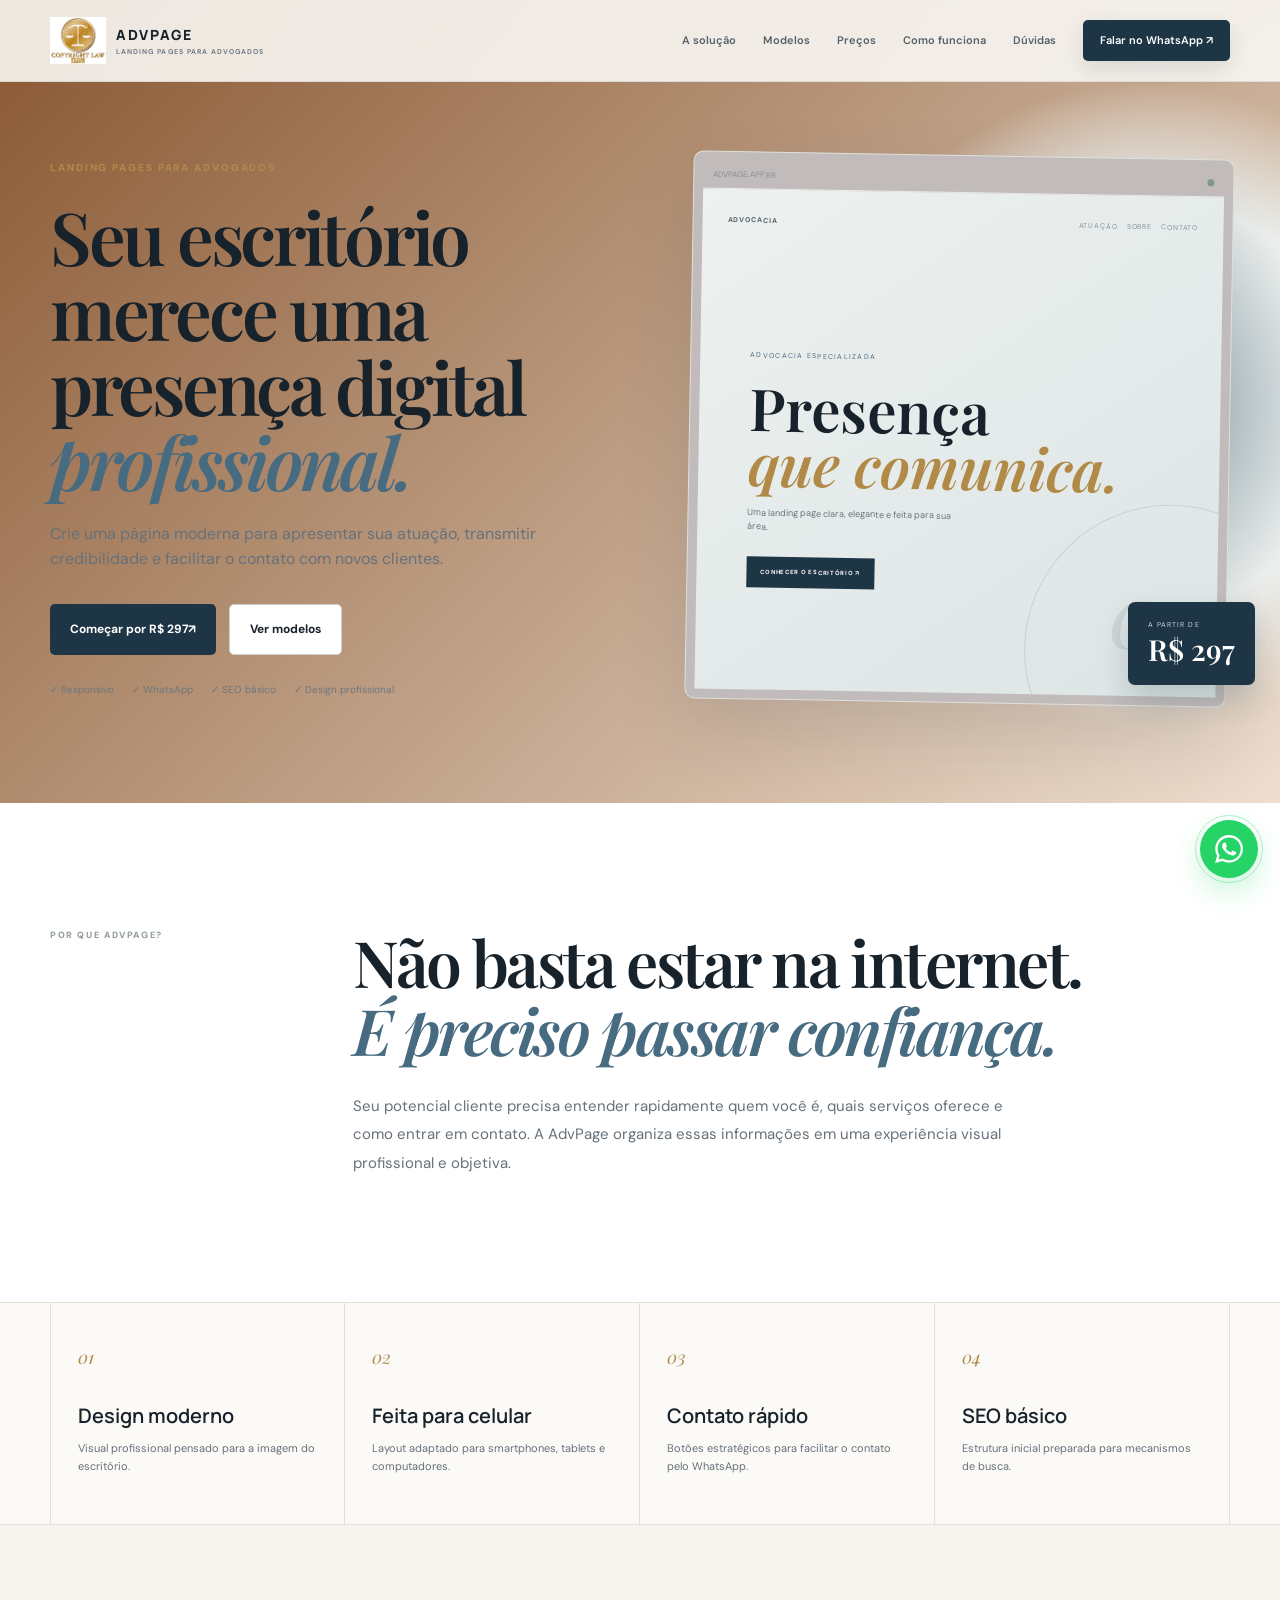
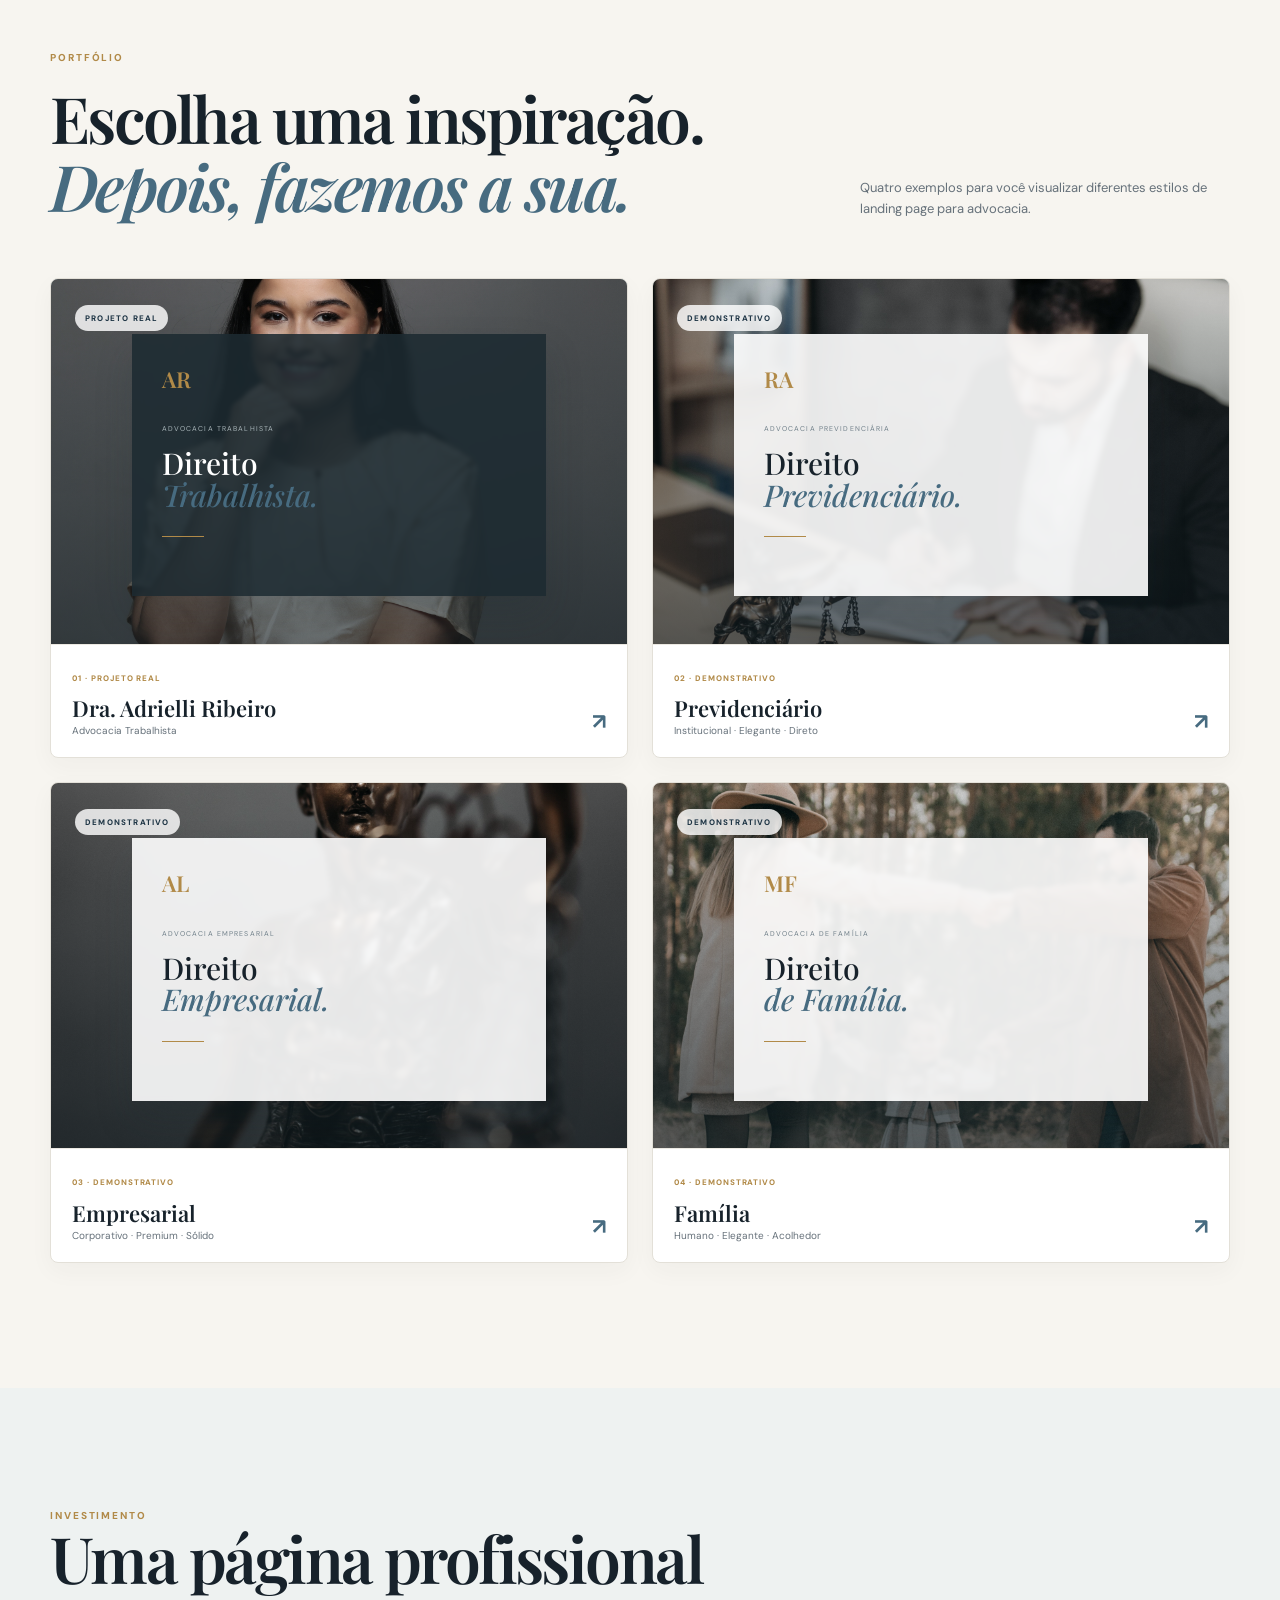
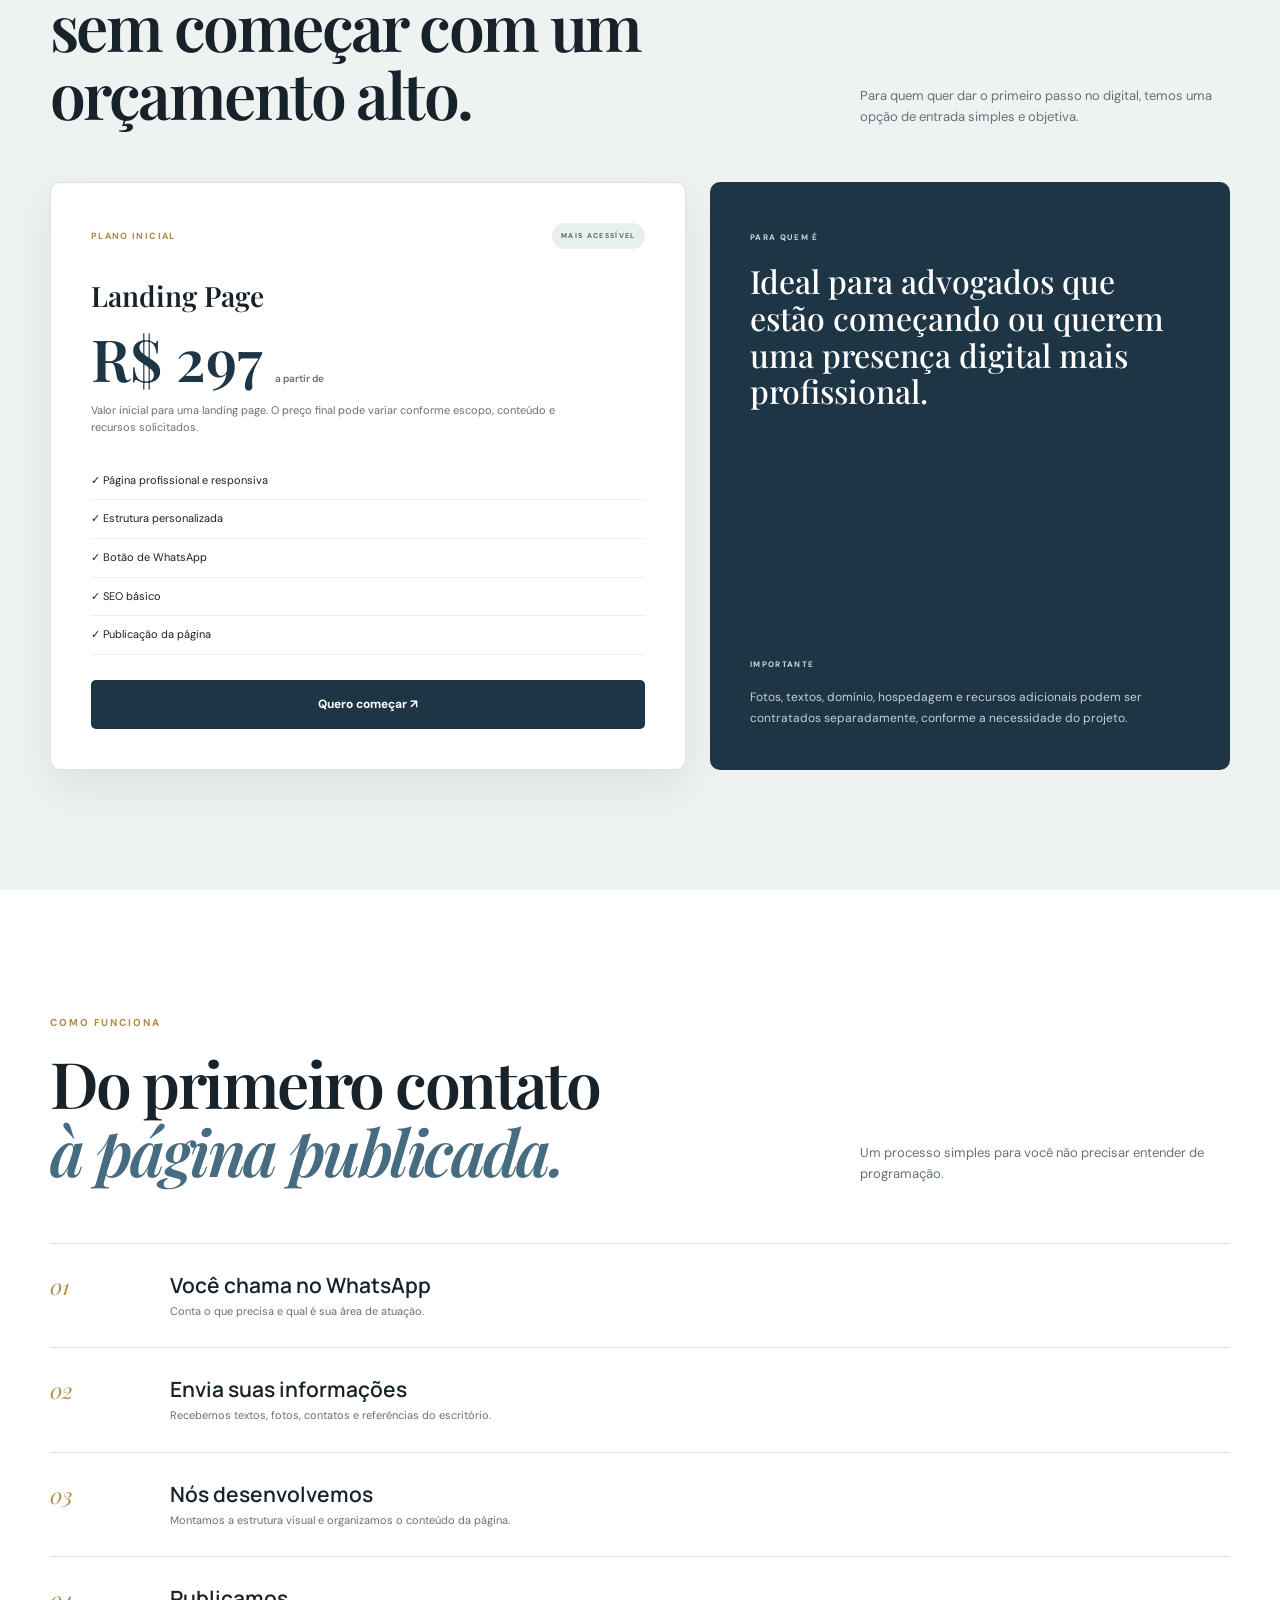
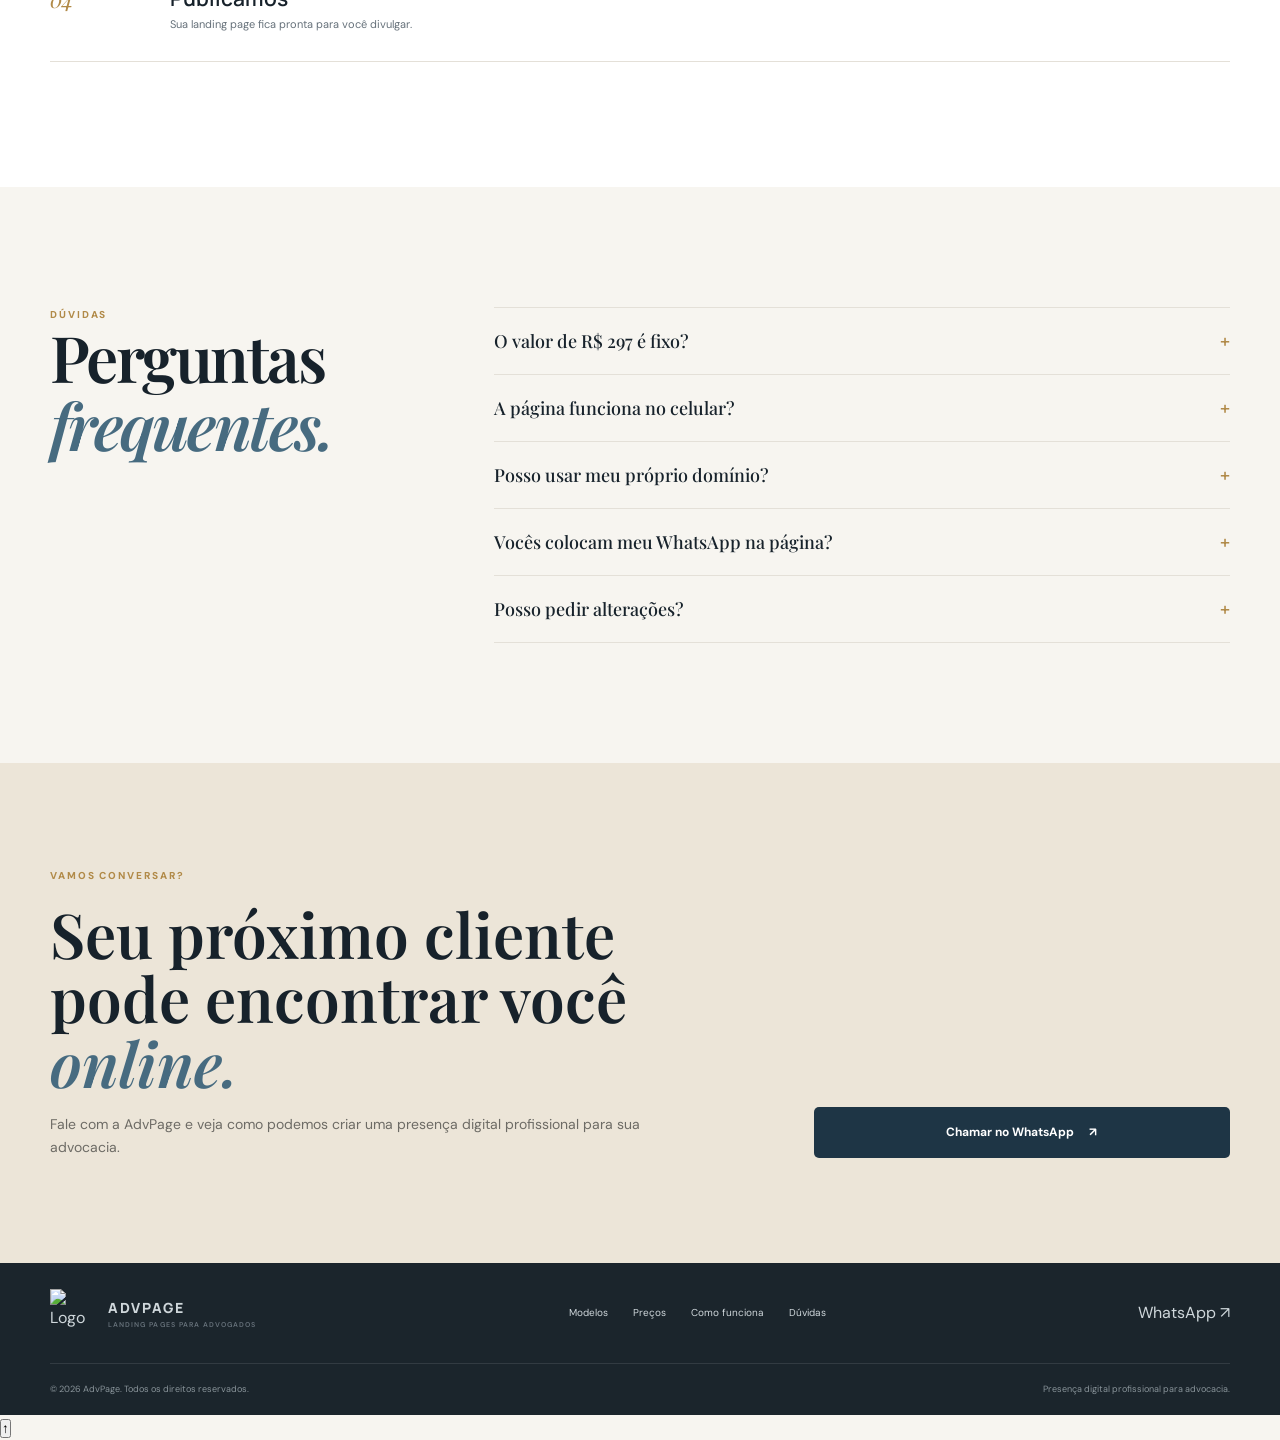
==== commit d537c4d9: "Consolida estrutura oficial na raiz e limpa backups antigos" ====
--- a/index.html
+++ b/index.html
@@ -1,47 +1,65 @@
 <!DOCTYPE html>
 <html lang="pt-BR">
+
 <head>
   <meta charset="UTF-8">
+
   <meta name="viewport" content="width=device-width, initial-scale=1.0">
-  <meta name="color-scheme" content="light">
-  <meta name="supported-color-schemes" content="light">
 
   <title>AdvPage — Landing Pages para Advogados</title>
-  <meta name="description" content="Landing pages profissionais para advogados, a partir de R$ 297. Design responsivo, integração com WhatsApp e SEO básico.">
-  <meta name="theme-color" content="#F1F4F8">
+
+  <meta name="description"
+    content="Landing pages modernas e profissionais para advogados, a partir de R$ 297. Design responsivo, WhatsApp e SEO b&aacute;sico.">
+
+  <meta name="theme-color" content="#f7f5f0">
   <meta name="robots" content="index, follow">
 
   <meta property="og:title" content="AdvPage — Landing Pages para Advogados">
-  <meta property="og:description" content="Uma presença digital profissional para sua advocacia. Landing pages a partir de R$ 297.">
+
+  <meta property="og:description"
+    content="Uma presen&ccedil;a digital profissional para sua advocacia. Landing pages a partir de R$ 300.">
+
   <meta property="og:type" content="website">
-  <meta property="og:locale" content="pt_BR">
 
   <link rel="preconnect" href="https://fonts.googleapis.com">
   <link rel="preconnect" href="https://fonts.gstatic.com" crossorigin>
-  <link href="https://fonts.googleapis.com/css2?family=DM+Sans:wght@400;500;600;700&family=Manrope:wght@600;700;800&family=Playfair+Display:ital,wght@0,500;0,600;1,500;1,600&display=swap" rel="stylesheet">
-
-  <link rel="icon" type="image/png" href="./favicon.png">
-  <link rel="stylesheet" href="style.css">
-
-  <script>
-    document.documentElement.classList.add('js');
-  </script>
+
+  <link
+    href="https://fonts.googleapis.com/css2?family=DM+Sans:wght@400;500;600;700&family=Manrope:wght@600;700;800&family=Playfair+Display:ital,wght@0,500;0,600;1,500;1,600&display=swap"
+    rel="stylesheet">
+
+  <link rel="stylesheet" href="/style.css">
+
+  <!-- &Iacute;cone do site -->
+  <!-- Para trocar, substitua assets/logo-advpage.png -->
+  <link rel="icon" href="assets/logo-advpage.png" type="image/png">
 </head>
 
 <body>
 
-  <a class="skip-link" href="#conteudo">Pular para o conteúdo</a>
-
-  <!-- CABEÇALHO -->
+  <a class="skip-link" href="#conteudo">
+    Pular para o conte&uacute;do
+  </a>
+
   <header class="header">
+
     <div class="container nav">
 
-      <a href="#inicio" class="logo" aria-label="AdvPage - Página inicial">
-        <img src="./img/logo_advpage.jpg" alt="Logo AdvPage" class="site-logo" width="48" height="48">
+      <!-- =====================================================
+         LOGO ADVPAGE
+         Troque somente:
+         assets/logo-advpage.png
+         ===================================================== -->
+
+      <a href="#inicio" class="logo">
+
+        <img src="img/logo.webp" alt="Logo AdvPage" class="site-logo">
+
         <span class="logo-text">
           ADVPAGE
           <small>LANDING PAGES PARA ADVOGADOS</small>
         </span>
+
       </a>
 
       <button class="menu" type="button" aria-label="Abrir menu" aria-expanded="false" aria-controls="menu-principal">
@@ -50,592 +68,1022 @@
         <span></span>
       </button>
 
-      <nav id="menu-principal" class="nav-links" aria-label="Navegação principal">
-        <a href="#solucao">A solução</a>
+      <nav id="menu-principal" class="nav-links" aria-label="Navega&ccedil;&atilde;o principal">
+
+        <a href="#solucao">A solu&ccedil;&atilde;o</a>
+
         <a href="#modelos">Modelos</a>
-        <a href="#precos">Preços</a>
-        <a href="#outras-areas" onmouseover="this.style.color='#C5A059'; this.style.opacity='0.8';" onmouseout="this.style.color='#0F172A'; this.style.opacity='1';" style="color: #0F172A; font-weight: 600; transition: color 0.2s ease, opacity 0.2s ease;">Atende outra área?</a>        <a href="#processo">Como funciona</a>
-        <a href="#faq">Dúvidas</a>
-        <a href="#contato" class="nav-button">Falar no WhatsApp ↗</a>
+
+        <a href="#precos">Pre&ccedil;os</a>
+
+        <a href="#processo">Como funciona</a>
+
+        <a href="#faq">D&uacute;vidas</a>
+
+        <a href="#contato" class="nav-button">
+          Falar no WhatsApp ↗
+        </a>
+
       </nav>
 
     </div>
+
   </header>
 
+
   <main id="conteudo">
 
-    <!-- APRESENTAÇÃO PRINCIPAL -->
+    <!-- =====================================================
+     HERO
+     ===================================================== -->
+
     <section class="hero" id="inicio">
-      <div class="hero-shape" aria-hidden="true"></div>
+
+      <div class="hero-shape"></div>
 
       <div class="container hero-grid">
 
         <div class="hero-copy">
-          <div class="eyebrow">LANDING PAGES PARA ADVOGADOS</div>
+
+          <div class="eyebrow">
+            LANDING PAGES PARA ADVOGADOS
+          </div>
 
           <h1>
-            Seu escritório merece uma presença digital
+            Seu escrit&oacute;rio merece uma presen&ccedil;a digital
             <em>profissional.</em>
           </h1>
 
           <p>
-            Crie uma página moderna para apresentar sua atuação,
+            Crie uma p&aacute;gina moderna para apresentar sua atua&ccedil;&atilde;o,
             transmitir credibilidade e facilitar o contato com
-            potenciais clientes.
+            novos clientes.
           </p>
 
           <div class="actions">
+
             <a class="button primary" href="#precos">
-              Começar por R$ 297 <span aria-hidden="true">↗</span>
+              Come&ccedil;ar por R$ 297
+              <span>↗</span>
             </a>
-            <a class="button secondary" href="#modelos">Ver modelos</a>
+
+            <a class="button secondary" href="#modelos">
+              Ver modelos
+            </a>
+
           </div>
 
           <div class="trust-row">
+
             <span>✓ Responsivo</span>
+
             <span>✓ WhatsApp</span>
-            <span>✓ SEO básico</span>
+
+            <span>✓ SEO b&aacute;sico</span>
+
             <span>✓ Design profissional</span>
+
           </div>
-        </div>
+
+        </div>
+
 
         <div class="hero-card">
+
           <div class="browser">
+
             <div class="browser-top">
-              <span>ADVPAGE</span>
-              <i aria-hidden="true"></i>
+
+              <span>
+                ADVPAGE.APP.BR
+              </span>
+
+              <i></i>
+
             </div>
 
             <div class="browser-body">
+
               <div class="mini-nav">
+
                 <b>ADVOCACIA</b>
-                <span>ATUAÇÃO&nbsp;&nbsp; SOBRE&nbsp;&nbsp; CONTATO</span>
+
+                <span>
+                  ATUA&Ccedil;&Atilde;O&nbsp;&nbsp;
+                  SOBRE&nbsp;&nbsp;
+                  CONTATO
+                </span>
+
               </div>
 
               <div class="mini-copy">
-                <small>ADVOCACIA ESPECIALIZADA</small>
-                <h2>Presença<br><em>que comunica.</em></h2>
-                <p>Uma landing page clara, elegante e feita para sua área.</p>
-                <b>CONHECER O ESCRITÓRIO ↗</b>
+
+                <small>
+                  ADVOCACIA ESPECIALIZADA
+                </small>
+
+                <h2>
+                  Presen&ccedil;a<br>
+                  <em>que comunica.</em>
+                </h2>
+
+                <p>
+                  Uma landing page clara, elegante
+                  e feita para sua &aacute;rea.
+                </p>
+
+                <b>
+                  CONHECER O ESCRIT&Oacute;RIO ↗
+                </b>
+
               </div>
 
-              <div class="mini-number">01</div>
-            </div>
+              <div class="mini-number">
+                01
+              </div>
+
+            </div>
+
           </div>
 
           <div class="floating-price">
-            <small>A PARTIR DE</small>
-            <strong>R$ 297</strong>
+
+            <small>
+              A PARTIR DE
+            </small>
+
+            <strong>
+              R$ 297
+            </strong>
+
           </div>
+
         </div>
 
       </div>
+
     </section>
 
-    <!-- SOLUÇÃO -->
+
+    <!-- =====================================================
+     SOLU&Ccedil;&Atilde;O
+     ===================================================== -->
+
     <section class="intro" id="solucao">
+
       <div class="container intro-grid">
-        <div class="section-kicker">POR QUE ADVPAGE?</div>
+
+        <div class="section-kicker">
+          POR QUE ADVPAGE?
+        </div>
 
         <div>
+
           <h2>
-            Não basta estar na internet.<br>
-            <em>É preciso passar confiança.</em>
+            N&atilde;o basta estar na internet.
+            <br>
+            <em>&Eacute; preciso passar confian&ccedil;a.</em>
           </h2>
 
           <p>
-            Seu potencial cliente precisa entender rapidamente quem
-            você é, quais serviços oferece e como entrar em contato.
-            A AdvPage organiza essas informações em uma experiência
-            visual profissional e objetiva.
+            Seu potencial cliente precisa entender rapidamente
+            quem voc&ecirc; &eacute;, quais servi&ccedil;os oferece e como entrar
+            em contato. A AdvPage organiza essas informa&ccedil;&otilde;es
+            em uma experi&ecirc;ncia visual profissional e objetiva.
           </p>
-        </div>
+
+        </div>
+
       </div>
+
     </section>
 
-    <!-- BENEFÍCIOS -->
-    <section class="features" aria-label="Benefícios da AdvPage">
+
+    <!-- =====================================================
+     RECURSOS
+     ===================================================== -->
+
+    <section class="features">
+
       <div class="container feature-grid">
 
         <article>
+
           <span>01</span>
-          <h3>Design moderno</h3>
-          <p>Visual profissional pensado para a imagem do escritório.</p>
+
+          <h3>
+            Design moderno
+          </h3>
+
+          <p>
+            Visual profissional pensado
+            para a imagem do escrit&oacute;rio.
+          </p>
+
         </article>
 
+
         <article>
+
           <span>02</span>
-          <h3>Feita para celular</h3>
-          <p>Layout adaptado para smartphones, tablets e computadores.</p>
+
+          <h3>
+            Feita para celular
+          </h3>
+
+          <p>
+            Layout adaptado para smartphones,
+            tablets e computadores.
+          </p>
+
         </article>
 
+
         <article>
+
           <span>03</span>
-          <h3>Contato rápido</h3>
-          <p>Botões de contato para facilitar as conversas pelo WhatsApp.</p>
+
+          <h3>
+            Contato r&aacute;pido
+          </h3>
+
+          <p>
+            Bot&otilde;es estrat&eacute;gicos para facilitar
+            o contato pelo WhatsApp.
+          </p>
+
         </article>
 
+
         <article>
+
           <span>04</span>
-          <h3>SEO básico</h3>
-          <p>Estrutura inicial preparada para mecanismos de busca.</p>
+
+          <h3>
+            SEO b&aacute;sico
+          </h3>
+
+          <p>
+            Estrutura inicial preparada
+            para mecanismos de busca.
+          </p>
+
         </article>
 
       </div>
+
     </section>
 
-    <!-- PORTFÓLIO modelos-->
+
+    <!-- =====================================================
+     MODELOS
+     ===================================================== -->
+
     <section class="models" id="modelos">
+
       <div class="container">
 
         <div class="heading-row">
+
           <div>
-            <div class="eyebrow">PORTFÓLIO</div>
-            <h2>Escolha uma inspiração.<br><em>Depois, fazemos a sua.</em></h2>
+
+            <div class="eyebrow">
+              PORTF&Oacute;LIO
+            </div>
+
+            <h2>
+              Escolha uma inspira&ccedil;&atilde;o.
+              <br>
+              <em>Depois, fazemos a sua.</em>
+            </h2>
+
           </div>
 
           <p>
-            Quatro exemplos para visualizar diferentes estilos
-            de landing page para advocacia.
+            Quatro exemplos para voc&ecirc; visualizar
+            diferentes estilos de landing page
+            para advocacia.
           </p>
-        </div>
+
+        </div>
+
 
         <div class="model-grid">
 
+
           <!-- MODELO 01 -->
-          <a class="model-card" href="./modelos/01-projeto-real/index.html" aria-label="Conhecer modelo de advocacia trabalhista">
+
+          <a class="model-card" href="modelos/01-projeto-real/index.html">
+
             <div class="model-art art-real">
-              <img src="./img/advogado-modelo-01.webp" alt="Imagem do modelo de advocacia trabalhista" loading="lazy" decoding="async">
-              <span class="badge">PROJETO REAL</span>
+
+              <img src="img/advogado-modelo-01.webp" alt="Foto ilustrativa do Modelo 01">
+
+              <span class="badge">
+                PROJETO REAL
+              </span>
 
               <div class="mock">
+
                 <b>AR</b>
-                <small>ADVOCACIA TRABALHISTA</small>
-                <strong>Direito<br><em>Trabalhista.</em></strong>
+
+                <small>
+                  ADVOCACIA TRABALHISTA
+                </small>
+
+                <strong>
+                  Direito
+                  <br>
+                  <em>Trabalhista.</em>
+                </strong>
+
                 <i></i>
+
               </div>
+
             </div>
 
             <div class="model-info">
+
               <div>
-                <small>01 · PROJETO REAL</small>
-                <h3>Dra. Adrielli Ribeiro</h3>
-                <p>Advocacia Trabalhista</p>
+
+                <small>
+                  01 · PROJETO REAL
+                </small>
+
+                <h3>
+                  Dra. Adrielli Ribeiro
+                </h3>
+
+                <p>
+                  Advocacia Trabalhista
+                </p>
+
               </div>
-              <b aria-hidden="true">↗</b>
-            </div>
+
+              <b>↗</b>
+
+            </div>
+
           </a>
 
+
           <!-- MODELO 02 -->
-          <a class="model-card" href="./modelos/02-previdenciario/index.html" aria-label="Conhecer modelo de advocacia previdenciária">
+
+          <a class="model-card" href="modelos/02-previdenciario/index.html">
+
             <div class="model-art art-blue">
-              <img src="./img/advogado-modelo-02.jpg" alt="Imagem do modelo de advocacia previdenciária" loading="lazy" decoding="async">
-              <span class="badge">DEMONSTRATIVO</span>
+
+              <img src="img/advogado-modelo-02.jpg" alt="Foto ilustrativa do Modelo 02">
+
+              <span class="badge">
+                DEMONSTRATIVO
+              </span>
 
               <div class="mock light">
+
                 <b>RA</b>
-                <small>ADVOCACIA PREVIDENCIÁRIA</small>
-                <strong>Direito<br><em>Previdenciário.</em></strong>
+
+                <small>
+                  ADVOCACIA PREVIDENCI&Aacute;RIA
+                </small>
+
+                <strong>
+                  Direito
+                  <br>
+                  <em>Previdenci&aacute;rio.</em>
+                </strong>
+
                 <i></i>
+
               </div>
+
             </div>
 
             <div class="model-info">
+
               <div>
-                <small>02 · DEMONSTRATIVO</small>
-                <h3>Previdenciário</h3>
-                <p>Institucional · Elegante · Direto</p>
+
+                <small>
+                  02 · DEMONSTRATIVO
+                </small>
+
+                <h3>
+                  Previdenci&aacute;rio
+                </h3>
+
+                <p>
+                  Institucional · Elegante · Direto
+                </p>
+
               </div>
-              <b aria-hidden="true">↗</b>
-            </div>
+
+              <b>↗</b>
+
+            </div>
+
           </a>
 
+
           <!-- MODELO 03 -->
-          <a class="model-card" href="./modelos/03-empresarial/index.html" aria-label="Conhecer modelo de advocacia empresarial">
+
+          <a class="model-card" href="modelos/03-empresarial/index.html">
+
             <div class="model-art art-sand">
-              <img src="./img/advogado-modelo-03.jpg" alt="Imagem do modelo de advocacia empresarial" loading="lazy" decoding="async">
-              <span class="badge">DEMONSTRATIVO</span>
+
+              <img src="img/advogado-modelo-03.jpg" alt="Foto ilustrativa do Modelo 03">
+
+              <span class="badge">
+                DEMONSTRATIVO
+              </span>
 
               <div class="mock light">
+
                 <b>AL</b>
-                <small>ADVOCACIA EMPRESARIAL</small>
-                <strong>Direito<br><em>Empresarial.</em></strong>
+
+                <small>
+                  ADVOCACIA EMPRESARIAL
+                </small>
+
+                <strong>
+                  Direito
+                  <br>
+                  <em>Empresarial.</em>
+                </strong>
+
                 <i></i>
+
               </div>
+
             </div>
 
             <div class="model-info">
+
               <div>
-                <small>03 · DEMONSTRATIVO</small>
-                <h3>Empresarial</h3>
-                <p>Corporativo · Premium · Sólido</p>
+
+                <small>
+                  03 · DEMONSTRATIVO
+                </small>
+
+                <h3>
+                  Empresarial
+                </h3>
+
+                <p>
+                  Corporativo · Premium · S&oacute;lido
+                </p>
+
               </div>
-              <b aria-hidden="true">↗</b>
-            </div>
+
+              <b>↗</b>
+
+            </div>
+
           </a>
 
+
           <!-- MODELO 04 -->
-          <a class="model-card" href="./modelos/04-familia/index.html" aria-label="Conhecer modelo de advocacia de família">
+
+          <a class="model-card" href="modelos/04-familia/index.html">
+
             <div class="model-art art-rose">
-              <img src="./img/advogado-modelo-04.jpg" alt="Imagem do modelo de advocacia de família" loading="lazy" decoding="async">
-              <span class="badge">DEMONSTRATIVO</span>
+
+              <img src="img/advogado-modelo-04.jpg" alt="Foto ilustrativa do Modelo 04">
+
+              <span class="badge">
+                DEMONSTRATIVO
+              </span>
 
               <div class="mock light">
+
                 <b>MF</b>
-                <small>ADVOCACIA DE FAMÍLIA</small>
-                <strong>Direito<br><em>de Família.</em></strong>
+
+                <small>
+                  ADVOCACIA DE FAM&Iacute;LIA
+                </small>
+
+                <strong>
+                  Direito
+                  <br>
+                  <em>de Fam&iacute;lia.</em>
+                </strong>
+
                 <i></i>
+
               </div>
+
             </div>
 
             <div class="model-info">
+
               <div>
-                <small>04 · DEMONSTRATIVO</small>
-                <h3>Família</h3>
-                <p>Humano · Elegante · Acolhedor</p>
+
+                <small>
+                  04 · DEMONSTRATIVO
+                </small>
+
+                <h3>
+                  Fam&iacute;lia
+                </h3>
+
+                <p>
+                  Humano · Elegante · Acolhedor
+                </p>
+
               </div>
-              <b aria-hidden="true">↗</b>
-            </div>
+
+              <b>↗</b>
+
+            </div>
+
           </a>
 
         </div>
+
       </div>
 
-      <!-- Secção Adicional: Outras Áreas (Destaque & WhatsApp) -->
-<!-- Secção Adicional: Outras Áreas (Destaque Escuro & WhatsApp) -->
-<section id="outras-areas" style="padding: 45px 20px; background: linear-gradient(180deg, #FFFFFF 0%, #F1F5F9 100%); border-top: 2px solid #B8860B; border-bottom: 2px solid #B8860B; margin: 40px 0; scroll-margin-top: 40px;">
-  <div style="max-width: 640px; margin: 0 auto;">
-    <div style="background: #FFFFFF; border: 2.5px solid #8B6508; border-radius: 14px; padding: 22px 26px; box-shadow: 0 12px 30px rgba(139, 101, 8, 0.22); text-align: left;">
-      <div style="font-weight: 700; color: #0F172A; font-size: 17px; display: flex; justify-content: space-between; align-items: center; gap: 10px; margin-bottom: 14px;">
-        <span style="display: flex; align-items: center; gap: 10px;">
-          <span style="display: inline-block; width: 10px; height: 10px; background-color: #8B6508; border-radius: 50%; box-shadow: 0 0 0 4px rgba(139, 101, 8, 0.25);"></span>
-          Atende outra área? Fale conosco
-        </span>
-        <span style="font-size: 12px; color: #FFFFFF; background: #8B6508; font-weight: 600; padding: 5px 12px; border-radius: 20px;">Especial para profissionais</span>
-      </div>
-      
-      <div style="border-top: 1px solid #E2E8F0; padding-top: 14px;">
-        <p style="color: #1E293B; font-size: 15px; line-height: 1.6; margin-bottom: 18px; font-weight: 500;">
-          Sim! Embora tenhamos modelos focados no público jurídico, desenvolvemos landing pages de alta conversão sob medida para <strong>psicólogos, dentistas, médicos, arquitetos, engenheiros e outros profissionais liberais</strong>.
-        </p>
-        
-        <a href="https://wa.me/5551994525272?text=Ol%C3%A1%21%20Gostaria%20de%20uma%20landing%20page%20para%20outra%20%C3%A1rea%20profissional." target="_blank" rel="noopener noreferrer" style="display: inline-flex; align-items: center; justify-content: center; gap: 8px; background-color: #25D366; color: #FFFFFF; font-weight: 700; font-size: 14px; padding: 13px 22px; border-radius: 8px; text-decoration: none; box-shadow: 0 4px 14px rgba(37, 211, 102, 0.3); transition: background-color 0.2s ease;">
-          <span>Chamar no WhatsApp da outra área ↗</span>
-        </a>
-      </div>
-    </div>
-  </div>
-</section>
     </section>
 
-    <!-- PREÇOS -->
+
+    <!-- =====================================================
+     PRE&Ccedil;O
+     ===================================================== -->
+
     <section class="pricing" id="precos">
+
       <div class="container">
 
         <div class="pricing-head">
+
           <div>
-            <div class="eyebrow">INVESTIMENTO</div>
-            <h2>Uma página profissional<br>sem começar com um orçamento alto.</h2>
+
+            <div class="eyebrow">
+              INVESTIMENTO
+            </div>
+
+            <h2>
+              Uma p&aacute;gina profissional
+              <br>
+              sem come&ccedil;ar com um or&ccedil;amento alto.
+            </h2>
+
           </div>
 
           <p>
             Para quem quer dar o primeiro passo no digital,
-            temos uma opção de entrada simples e objetiva.
+            temos uma op&ccedil;&atilde;o de entrada simples e objetiva.
           </p>
-        </div>
+
+        </div>
+
 
         <div class="price-grid">
 
           <article class="price-card featured">
+
             <div class="price-top">
-              <span>PLANO INICIAL</span>
-              <b>MAIS ACESSÍVEL</b>
-            </div>
-
-            <h3>Landing Page</h3>
-            <p class="price">R$ 297 <small>a partir de</small></p>
+
+              <span>
+                PLANO INICIAL
+              </span>
+
+              <b>
+                MAIS ACESS&Iacute;VEL
+              </b>
+
+            </div>
+
+            <h3>
+              Landing Page
+            </h3>
+
+            <p class="price">
+              R$ 297
+              <small>
+                a partir de
+              </small>
+            </p>
 
             <p class="price-note">
-              Valor inicial para uma landing page. O preço final
-              pode variar conforme o escopo, o conteúdo e os
-              recursos solicitados.
+              Valor inicial para uma landing page.
+              O pre&ccedil;o final pode variar conforme escopo,
+              conte&uacute;do e recursos solicitados.
             </p>
 
             <ul>
-              <li>✓ Página profissional e responsiva</li>
-              <li>✓ Estrutura personalizada</li>
-              <li>✓ Botão de WhatsApp</li>
-              <li>✓ SEO básico</li>
-              <li>✓ Publicação da página</li>
+
+              <li>
+                ✓ P&aacute;gina profissional e responsiva
+              </li>
+
+              <li>
+                ✓ Estrutura personalizada
+              </li>
+
+              <li>
+                ✓ Bot&atilde;o de WhatsApp
+              </li>
+
+              <li>
+                ✓ SEO b&aacute;sico
+              </li>
+
+              <li>
+                ✓ Publica&ccedil;&atilde;o da p&aacute;gina
+              </li>
+
             </ul>
 
-            <a class="button primary full" href="https://wa.me/5551994525272?text=Ol%C3%A1%21%20Quero%20conhecer%20a%20AdvPage." target="_blank" rel="noopener noreferrer">
-              Quero começar ↗
+            <a class="button primary full"
+              href="https://wa.me/5551994525272?text=Ol&aacute;!%20Quero%20uma%20landing%20page%20a%20partir%20de%20R$%20300."
+              rel="noopener noreferrer">
+              Quero come&ccedil;ar ↗
             </a>
+
           </article>
 
+
           <div class="price-side">
+
             <div>
-              <span>PARA QUEM É</span>
+
+              <span>
+                PARA QUEM &Eacute;
+              </span>
+
               <h3>
-                Ideal para advogados que estão começando ou querem
-                uma presença digital mais profissional.
+                Ideal para advogados que est&atilde;o come&ccedil;ando
+                ou querem uma presen&ccedil;a digital mais profissional.
               </h3>
+
             </div>
 
             <div>
-              <span>IMPORTANTE</span>
+
+              <span>
+                IMPORTANTE
+              </span>
+
               <p>
-                Fotos, textos, domínio, hospedagem e recursos
+                Fotos, textos, dom&iacute;nio, hospedagem e recursos
                 adicionais podem ser contratados separadamente,
                 conforme a necessidade do projeto.
               </p>
-            </div>
+
+            </div>
+
           </div>
 
         </div>
+
       </div>
+
     </section>
 
-    <!-- PROCESSO -->
+
+    <!-- =====================================================
+     PROCESSO
+     ===================================================== -->
+
     <section class="process" id="processo">
+
       <div class="container">
 
         <div class="heading-row">
+
           <div>
-            <div class="eyebrow">COMO FUNCIONA</div>
-            <h2>Do primeiro contato<br><em>à página publicada.</em></h2>
+
+            <div class="eyebrow">
+              COMO FUNCIONA
+            </div>
+
+            <h2>
+              Do primeiro contato
+              <br>
+              <em>&agrave; p&aacute;gina publicada.</em>
+            </h2>
+
           </div>
 
           <p>
-            Um processo simples para você não precisar entender
-            de programação.
+            Um processo simples para voc&ecirc; n&atilde;o precisar
+            entender de programa&ccedil;&atilde;o.
           </p>
-        </div>
+
+        </div>
+
 
         <div class="steps">
 
           <article>
+
             <b>01</b>
+
             <div>
-              <h3>Você chama no WhatsApp</h3>
-              <p>Conta o que precisa e qual é sua área de atuação.</p>
-            </div>
+
+              <h3>
+                Voc&ecirc; chama no WhatsApp
+              </h3>
+
+              <p>
+                Conta o que precisa e qual &eacute; sua &aacute;rea de atua&ccedil;&atilde;o.
+              </p>
+
+            </div>
+
           </article>
 
+
           <article>
+
             <b>02</b>
+
             <div>
-              <h3>Envia suas informações</h3>
-              <p>Recebemos textos, fotos, contatos e referências do escritório.</p>
-            </div>
+
+              <h3>
+                Envia suas informa&ccedil;&otilde;es
+              </h3>
+
+              <p>
+                Recebemos textos, fotos, contatos
+                e refer&ecirc;ncias do escrit&oacute;rio.
+              </p>
+
+            </div>
+
           </article>
 
+
           <article>
+
             <b>03</b>
+
             <div>
-              <h3>Nós desenvolvemos</h3>
-              <p>Montamos a estrutura visual e organizamos o conteúdo da página.</p>
-            </div>
+
+              <h3>
+                N&oacute;s desenvolvemos
+              </h3>
+
+              <p>
+                Montamos a estrutura visual e organizamos
+                o conte&uacute;do da p&aacute;gina.
+              </p>
+
+            </div>
+
           </article>
 
+
           <article>
+
             <b>04</b>
+
             <div>
-              <h3>Publicamos</h3>
-              <p>Sua landing page fica pronta para você divulgar.</p>
-            </div>
+
+              <h3>
+                Publicamos
+              </h3>
+
+              <p>
+                Sua landing page fica pronta
+                para voc&ecirc; divulgar.
+              </p>
+
+            </div>
+
           </article>
 
         </div>
+
       </div>
+
     </section>
 
-    <!-- PERGUNTAS FREQUENTES -->
+
+    <!-- =====================================================
+     FAQ
+     ===================================================== -->
+
     <section class="faq" id="faq">
+
       <div class="container faq-grid">
 
         <div>
-          <div class="eyebrow">DÚVIDAS</div>
-          <h2>Perguntas<br><em>frequentes.</em></h2>
-        </div>
+
+          <div class="eyebrow">
+            D&Uacute;VIDAS
+          </div>
+
+          <h2>
+            Perguntas
+            <br>
+            <em>frequentes.</em>
+          </h2>
+
+        </div>
+
 
         <div class="faq-list">
 
           <details>
-            <summary>O valor de R$ 297 é fixo?</summary>
-            <p>R$ 297 é o valor inicial. O orçamento final depende do escopo, da quantidade de conteúdo e dos recursos solicitados.</p>
+
+            <summary>
+              O valor de R$ 297 &eacute; fixo?
+            </summary>
+
+            <p>
+              R$ 297 &eacute; o valor inicial.
+              O or&ccedil;amento final depende do escopo,
+              quantidade de conte&uacute;do e recursos solicitados.
+            </p>
+
           </details>
 
+
           <details>
-            <summary>A página funciona no celular?</summary>
-            <p>Sim. Os modelos são desenvolvidos de forma responsiva para celular, tablet e computador.</p>
+
+            <summary>
+              A p&aacute;gina funciona no celular?
+            </summary>
+
+            <p>
+              Sim. Os modelos s&atilde;o desenvolvidos de forma
+              responsiva para celular, tablet e computador.
+            </p>
+
           </details>
 
+
           <details>
-            <summary>Posso usar meu próprio domínio?</summary>
-            <p>Sim. Você pode usar um domínio próprio para a página do seu escritório. O registro e a configuração podem ter custos adicionais.</p>
+
+            <summary>
+              Posso usar meu pr&oacute;prio dom&iacute;nio?
+            </summary>
+
+            <p>
+              Sim. Voc&ecirc; pode usar um dom&iacute;nio pr&oacute;prio
+              ou o dom&iacute;nio do seu escrit&oacute;rio.
+            </p>
+
           </details>
 
+
           <details>
-            <summary>Vocês colocam meu WhatsApp na página?</summary>
-            <p>Sim. Os botões de contato podem ser configurados com o número de WhatsApp informado por você.</p>
+
+            <summary>
+              Voc&ecirc;s colocam meu WhatsApp na p&aacute;gina?
+            </summary>
+
+            <p>
+              Sim. A p&aacute;gina pode ter bot&otilde;es de contato
+              e WhatsApp configurados com seus dados.
+            </p>
+
           </details>
 
+
           <details>
-            <summary>Posso pedir alterações?</summary>
-            <p>Sim. O escopo do projeto e a quantidade de ajustes são combinados antes do desenvolvimento.</p>
+
+            <summary>
+              Posso pedir altera&ccedil;&otilde;es?
+            </summary>
+
+            <p>
+              Sim. O escopo e a quantidade de ajustes
+              s&atilde;o combinados antes do desenvolvimento.
+            </p>
+
           </details>
 
         </div>
+
       </div>
+
     </section>
 
-    <!-- CONTATO -->
+
+    <!-- =====================================================
+     CONTATO
+     ===================================================== -->
+
     <section class="contact" id="contato">
+
       <div class="container contact-inner">
 
         <div>
-          <div class="eyebrow">VAMOS CONVERSAR?</div>
-          <h2>Seu próximo cliente pode encontrar você <em>online.</em></h2>
+
+          <div class="eyebrow">
+            VAMOS CONVERSAR?
+          </div>
+
+          <h2>
+            Seu pr&oacute;ximo cliente pode encontrar voc&ecirc;
+            <em>online.</em>
+          </h2>
+
           <p>
-            Fale com a AdvPage e veja como podemos criar uma
-            presença digital profissional para sua advocacia.
+            Fale com a AdvPage e veja como podemos criar
+            uma presen&ccedil;a digital profissional para sua advocacia.
           </p>
-        </div>
-
-        <a href="https://wa.me/5551994525272?text=Ol%C3%A1%21%20Quero%20conhecer%20a%20AdvPage." class="nav-button" target="_blank" rel="noopener noreferrer">
-          Falar no WhatsApp ↗
+
+        </div>
+
+
+        <a class="contact-button" href="https://wa.me/5551994525272?text=Ol&aacute;!%20Quero%20conhecer%20a%20AdvPage."
+          rel="noopener noreferrer">
+          Chamar no WhatsApp
+          <span>↗</span>
         </a>
 
       </div>
+
     </section>
 
   </main>
 
-  <!-- RODAPÉ -->
+
+  <!-- =====================================================
+     RODAP&Eacute;
+     ===================================================== -->
+
   <footer>
+
     <div class="container footer-top">
 
-      <a href="#inicio" class="logo footer-logo" aria-label="AdvPage - Voltar ao início">
-        <img src="./img/logo_advpage.jpg" alt="Logo AdvPage" class="site-logo" width="48" height="48" loading="lazy">
+      <div class="logo footer-logo">
+
+        <img src="assets/logo-advpage.png" alt="Logo AdvPage" class="site-logo">
+
         <span class="logo-text">
           ADVPAGE
           <small>LANDING PAGES PARA ADVOGADOS</small>
         </span>
-      </a>
-
-      <nav aria-label="Navegação do rodapé">
-        <a href="#modelos">Modelos</a>
-        <a href="#precos">Preços</a>
-        <a href="#processo">Como funciona</a>
-        <a href="#faq">Dúvidas</a>
+
+      </div>
+
+
+      <nav>
+
+        <a href="#modelos">
+          Modelos
+        </a>
+
+        <a href="#precos">
+          Pre&ccedil;os
+        </a>
+
+        <a href="#processo">
+          Como funciona
+        </a>
+
+        <a href="#faq">
+          D&uacute;vidas
+        </a>
+
       </nav>
 
-      <a href="https://wa.me/5551994525272?text=Ol%C3%A1%21%20Quero%20conhecer%20a%20AdvPage." target="_blank" rel="noopener noreferrer">
+
+      <a href="https://wa.me/5551994525272?text=Ol&aacute;!%20Quero%20conhecer%20a%20AdvPage." rel="noopener noreferrer">
         WhatsApp ↗
       </a>
 
     </div>
 
+
     <div class="container footer-bottom">
+
       <span>
-        &copy; <span id="ano-atual">2026</span> AdvPage.
-        Todos os direitos reservados.
+        &copy; 2026 AdvPage. Todos os direitos reservados.
       </span>
-      <span>Presença digital profissional para advocacia.</span>
+
+      <span>
+        Presen&ccedil;a digital profissional para advocacia.
+      </span>
+
     </div>
+
   </footer>
 
-  <!-- BOTÃO FLUTUANTE DO WHATSAPP -->
-  <a class="floating" href="https://wa.me/5551994525272?text=Ol%C3%A1%21%20Quero%20conhecer%20a%20AdvPage." target="_blank" rel="noopener noreferrer" aria-label="Falar com a AdvPage pelo WhatsApp">
+
+  <!-- =====================================================
+     WHATSAPP FLUTUANTE
+     ===================================================== -->
+
+  <a class="floating" href="https://wa.me/5551994525272?text=Ol&aacute;!%20Quero%20conhecer%20a%20AdvPage."
+    aria-label="Falar com a AdvPage pelo WhatsApp" rel="noopener noreferrer">
+
     <svg class="whatsapp-icon" viewBox="0 0 24 24" aria-hidden="true" focusable="false">
-      <path d="M20.52 3.48A11.87 11.87 0 0 0 12.08 0C5.53 0 .2 5.33.2 11.88c0 2.09.55 4.13 1.59 5.93L.1 24l6.33-1.66a11.88 11.88 0 0 0 5.65 1.43h.01c6.55 0 11.88-5.33 11.88-11.88 0-3.17-1.23-6.15-3.45-8.41ZM12.09 21.7h-.01a9.82 9.82 0 0 1-5.01-1.37l-.36-.21-3.75.98 1-3.66-.23-.38a9.82 9.82 0 0 1-1.51-5.18C2.22 6.47 6.64 2.05 12.08 2.05c2.64 0 5.12 1.03 6.98 2.9a9.8 9.8 0 0 1 2.9 6.98c0 5.44-4.42 9.77-9.87 9.77Zm5.39-7.34c-.29-.15-1.72-.85-1.99-.95-.27-.1-.47-.15-.67.15-.2.29-.77.95-.94 1.14-.17.2-.35.22-.64.07-.29-.15-1.22-.45-2.32-1.43-.86-.77-1.44-1.72-1.61-2.01-.17-.29-.02-.45.13-.6.13-.13.29-.35.44-.52.15-.17.2-.35.3-.52.15-.2.05-.37-.02-.52-.07-.15-.67-1.61-.92-2.2-.24-.58-.49-.5-.67-.51h-.57c-.2 0-.52.07-.79.37-.27.29-1.03 1.01-1.03 2.47s1.05 2.86 1.2 3.05c.2.2 2.07 3.16 5.01 4.43.7.3 1.25.48 1.68.61.7.22 1.34.19 1.84.12.56-.08 1.72-.7 1.96-1.38.24-.68.24-1.26.17-1.38-.07-.12-.27-.2-.57-.35Z"/>
+
+      <path
+        d="M20.52 3.48A11.87 11.87 0 0 0 12.08 0C5.53 0 .2 5.33.2 11.88c0 2.09.55 4.13 1.59 5.93L.1 24l6.33-1.66a11.88 11.88 0 0 0 5.65 1.43h.01c6.55 0 11.88-5.33 11.88-11.88 0-3.17-1.23-6.15-3.45-8.41ZM12.09 21.7h-.01a9.82 9.82 0 0 1-5.01-1.37l-.36-.21-3.75.98 1-3.66-.23-.38a9.82 9.82 0 0 1-1.51-5.18C2.22 6.47 6.64 2.05 12.08 2.05c2.64 0 5.12 1.03 6.98 2.9a9.8 9.8 0 0 1 2.9 6.98c0 5.44-4.42 9.77-9.87 9.77Zm5.39-7.34c-.29-.15-1.72-.85-1.99-.95-.27-.1-.47-.15-.67.15-.2.29-.77.95-.94 1.14-.17.2-.35.22-.64.07-.29-.15-1.22-.45-2.32-1.43-.86-.77-1.44-1.72-1.61-2.01-.17-.29-.02-.45.13-.6.13-.13.29-.35.44-.52.15-.17.2-.29.3-.49.1-.2.05-.37-.02-.52-.07-.15-.67-1.61-.92-2.2-.24-.58-.49-.5-.67-.51h-.57c-.2 0-.52.07-.79.37-.27.29-1.03 1.01-1.03 2.47s1.05 2.86 1.2 3.05c.15.2 2.07 3.16 5.01 4.43.7.3 1.25.48 1.68.61.7.22 1.34.19 1.84.12.56-.08 1.72-.7 1.96-1.38.24-.68.24-1.26.17-1.38-.07-.12-.27-.2-.57-.35Z" />
+
     </svg>
+
   </a>
 
-  <!-- SCRIPT PRINCIPAL -->
-  <script src="./script.js" defer></script>
-
-  <!-- MENU E ANO -->
-  <script>
-    (function () {
-      'use strict';
-
-      var ano = document.getElementById('ano-atual');
-      if (ano) {
-        ano.textContent = new Date().getFullYear();
-      }
-
-      var botaoMenu = document.querySelector('.menu');
-      var menuPrincipal = document.getElementById('menu-principal');
-
-      if (!botaoMenu || !menuPrincipal) return;
-
-      function fecharMenu() {
-        botaoMenu.setAttribute('aria-expanded', 'false');
-        botaoMenu.setAttribute('aria-label', 'Abrir menu');
-        menuPrincipal.classList.remove('active');
-        document.body.classList.remove('menu-aberto');
-      }
-
-      botaoMenu.addEventListener('click', function () {
-        var aberto = botaoMenu.getAttribute('aria-expanded') === 'true';
-
-        botaoMenu.setAttribute('aria-expanded', String(!aberto));
-        botaoMenu.setAttribute('aria-label', aberto ? 'Abrir menu' : 'Fechar menu');
-        menuPrincipal.classList.toggle('active', !aberto);
-        document.body.classList.toggle('menu-aberto', !aberto);
-      });
-
-      menuPrincipal.querySelectorAll('a').forEach(function (link) {
-        link.addEventListener('click', fecharMenu);
-      });
-
-      document.addEventListener('keydown', function (evento) {
-        if (evento.key === 'Escape') fecharMenu();
-      });
-
-      window.addEventListener('resize', function () {
-        if (window.innerWidth > 900) fecharMenu();
-      });
-    })();
-  </script>
-
-  <!-- EFEITOS DE ENTRADA AO ROLAR -->
-  <script id="advpage-scroll-effects">
-    document.addEventListener("DOMContentLoaded", function () {
-      const selectors = [
-        ".intro", ".models", ".pricing", ".process", ".faq",
-        ".contact", ".feature-grid article", ".model-card",
-        ".price-card", ".steps article", ".faq-list details"
-      ];
-
-      const elements = document.querySelectorAll(selectors.join(","));
-
-      if (!("IntersectionObserver" in window)) {
-        elements.forEach(element => element.classList.add("is-visible"));
-        return;
-      }
-
-      const observer = new IntersectionObserver((entries, obs) => {
-        entries.forEach(entry => {
-          if (entry.isIntersecting) {
-            entry.target.classList.add("is-visible");
-            obs.unobserve(entry.target);
-          }
-        });
-      }, {
-        threshold: 0.12,
-        rootMargin: "0px 0px -35px 0px"
-      });
-
-      elements.forEach(element => {
-        element.classList.add("scroll-reveal");
-        observer.observe(element);
-      });
-    });
-  </script>
+
+  <script src="script.js"></script>
 
 </body>
+
 </html>
--- a/style.css
+++ b/style.css
@@ -223,7 +223,7 @@
 }
 
 .eyebrow{
-font-size:13px;
+font-size:10px;
 letter-spacing:.19em;
 font-weight:800;
 color:var(--gold)
@@ -1321,1280 +1321,4 @@
 transition:none!important
 }
 
-}
-
-/* =================================================
-   ADVPAGE — VISUAL PREMIUM COLORIDO
-   Luzes, gradientes, botões e cartões interativos
-   Cole no FINAL do style.css principal
-   ================================================= */
-
-:root {
-    --adv-navy: #142b45;
-    --adv-blue: #2878ff;
-    --adv-cyan: #49d7e8;
-    --adv-purple: #8265f5;
-    --adv-gold: #d7a84b;
-    --adv-pink: #f078b5;
-}
-
-/* Fundo geral com um toque de cor */
-body {
-    background-image:
-        radial-gradient(
-            ellipse at 5% 5%,
-            rgba(73, 215, 232, 0.09),
-            transparent 32%
-        ),
-        radial-gradient(
-            ellipse at 95% 25%,
-            rgba(130, 101, 245, 0.07),
-            transparent 30%
-        );
-}
-
-/* Cabeçalho com transparência elegante */
-.header {
-    position: relative;
-    z-index: 20;
-    border-bottom: 1px solid rgba(40, 120, 255, 0.13);
-    box-shadow: 0 6px 24px rgba(20, 43, 69, 0.05);
-}
-
-/* Logo com brilho azul e dourado */
-.logo {
-    transition: transform 0.3s ease, filter 0.3s ease;
-}
-
-.logo:hover {
-    transform: translateY(-2px) scale(1.045);
-    filter: drop-shadow(0 4px 12px rgba(40, 120, 255, 0.25));
-}
-
-.logo:hover .site-logo {
-    filter: drop-shadow(0 0 9px rgba(215, 168, 75, 0.6));
-}
-
-/* Menu com efeito colorido */
-.nav-links a {
-    position: relative;
-    transition: color 0.25s ease, transform 0.25s ease;
-}
-
-.nav-links a:not(.nav-button)::after {
-    content: "";
-    position: absolute;
-    left: 0;
-    bottom: -6px;
-    width: 100%;
-    height: 2px;
-    background: linear-gradient(
-        90deg,
-        var(--adv-blue),
-        var(--adv-cyan),
-        var(--adv-purple)
-    );
-    transform: scaleX(0);
-    transform-origin: left;
-    transition: transform 0.3s ease;
-}
-
-.nav-links a:not(.nav-button):hover {
-    color: var(--adv-blue);
-}
-
-.nav-links a:not(.nav-button):hover::after {
-    transform: scaleX(1);
-}
-
-/* Hero com manchas de luz decorativas */
-.hero {
-    position: relative;
-    isolation: isolate;
-}
-
-.hero::before,
-.hero::after {
-    content: "";
-    position: absolute;
-    z-index: -1;
-    border-radius: 50%;
-    pointer-events: none;
-    filter: blur(2px);
-}
-
-.hero::before {
-    width: 260px;
-    height: 260px;
-    top: 20px;
-    right: 3%;
-    background: radial-gradient(
-        circle,
-        rgba(73, 215, 232, 0.18),
-        rgba(40, 120, 255, 0.06) 45%,
-        transparent 72%
-    );
-    animation: advFloat 8s ease-in-out infinite;
-}
-
-.hero::after {
-    width: 210px;
-    height: 210px;
-    left: 0;
-    bottom: 0;
-    background: radial-gradient(
-        circle,
-        rgba(130, 101, 245, 0.13),
-        transparent 70%
-    );
-    animation: advFloat 10s ease-in-out infinite reverse;
-}
-
-/* Título com acabamento de cor */
-.hero-copy h1 {
-    text-wrap: balance;
-}
-
-.hero-copy h1 strong,
-.hero-copy h1 span {
-    background: linear-gradient(
-        110deg,
-        var(--adv-blue),
-        var(--adv-purple),
-        var(--adv-gold)
-    );
-    background-size: 200% auto;
-    -webkit-background-clip: text;
-    background-clip: text;
-    -webkit-text-fill-color: transparent;
-    animation: advGradient 6s ease-in-out infinite alternate;
-}
-
-/* Botões principais com gradiente azul-violeta */
-.hero .button,
-.hero .btn,
-.nav-links .nav-button,
-button,
-a.button,
-a.btn {
-    position: relative;
-    overflow: hidden;
-    isolation: isolate;
-    border-radius: 12px;
-    transition:
-        transform 0.28s ease,
-        box-shadow 0.28s ease,
-        filter 0.28s ease;
-}
-
-.hero .button-primary,
-.hero .btn-primary,
-.nav-links .nav-button {
-    background-image: linear-gradient(
-        115deg,
-        #246bdb,
-        #5367ee 55%,
-        #8265f5
-    );
-    color: #fff;
-    box-shadow:
-        0 6px 18px rgba(40, 120, 255, 0.2),
-        inset 0 1px 0 rgba(255, 255, 255, 0.22);
-}
-
-/* Reflexo que percorre os botões */
-.hero .button::before,
-.hero .btn::before,
-.nav-links .nav-button::before,
-button::before,
-a.button::before,
-a.btn::before {
-    content: "";
-    position: absolute;
-    z-index: -1;
-    top: -50%;
-    left: -80%;
-    width: 45%;
-    height: 200%;
-    background: linear-gradient(
-        90deg,
-        transparent,
-        rgba(255, 255, 255, 0.4),
-        transparent
-    );
-    transform: rotate(22deg);
-    transition: left 0.55s ease;
-}
-
-.hero .button:hover::before,
-.hero .btn:hover::before,
-.nav-links .nav-button:hover::before,
-button:hover::before,
-a.button:hover::before,
-a.btn:hover::before {
-    left: 140%;
-}
-
-.hero .button:hover,
-.hero .btn:hover,
-.nav-links .nav-button:hover,
-button:hover,
-a.button:hover,
-a.btn:hover {
-    transform: translateY(-3px);
-    box-shadow:
-        0 12px 28px rgba(40, 120, 255, 0.25),
-        0 0 0 3px rgba(73, 215, 232, 0.1);
-    filter: saturate(1.15);
-}
-
-/* Botões de contorno com borda viva */
-.button-outline,
-.btn-outline {
-    border: 1px solid transparent;
-    background:
-        linear-gradient(#fff, #fff) padding-box,
-        linear-gradient(
-            110deg,
-            var(--adv-blue),
-            var(--adv-cyan),
-            var(--adv-purple)
-        ) border-box;
-}
-
-/* Cartões dos modelos com bordas gradientes */
-.model-card {
-    position: relative;
-    isolation: isolate;
-    border: 1px solid rgba(40, 120, 255, 0.14);
-    border-radius: 18px;
-    box-shadow: 0 8px 24px rgba(20, 43, 69, 0.05);
-    transition:
-        transform 0.35s ease,
-        box-shadow 0.35s ease,
-        border-color 0.35s ease;
-}
-
-.model-card::before {
-    content: "";
-    position: absolute;
-    z-index: -1;
-    inset: -1px;
-    border-radius: inherit;
-    padding: 1px;
-    background: linear-gradient(
-        135deg,
-        var(--adv-blue),
-        var(--adv-cyan),
-        var(--adv-purple),
-        var(--adv-gold)
-    );
-    background-size: 250% 250%;
-    opacity: 0;
-    transition: opacity 0.35s ease;
-    -webkit-mask:
-        linear-gradient(#fff 0 0) content-box,
-        linear-gradient(#fff 0 0);
-    -webkit-mask-composite: xor;
-    mask-composite: exclude;
-    pointer-events: none;
-}
-
-.model-card:hover {
-    transform: translateY(-8px);
-    box-shadow:
-        0 18px 42px rgba(20, 43, 69, 0.12),
-        0 0 22px rgba(40, 120, 255, 0.07);
-    border-color: rgba(40, 120, 255, 0.3);
-}
-
-.model-card:hover::before {
-    opacity: 1;
-    animation: advGradient 5s linear infinite;
-}
-
-/* Imagens dos modelos com zoom suave */
-.model-art {
-    overflow: hidden;
-}
-
-.model-art img {
-    transition: transform 0.55s ease, filter 0.55s ease;
-}
-
-.model-card:hover .model-art img {
-    transform: scale(1.055);
-    filter: saturate(1.12);
-}
-
-/* Cartões de preço com destaque dourado */
-.price-card {
-    position: relative;
-    transition:
-        transform 0.3s ease,
-        box-shadow 0.3s ease;
-}
-
-.price-card:hover {
-    transform: translateY(-5px);
-    box-shadow: 0 16px 36px rgba(20, 43, 69, 0.1);
-}
-
-.price-card.featured {
-    border-top: 3px solid var(--adv-gold);
-    box-shadow: 0 10px 30px rgba(215, 168, 75, 0.11);
-}
-
-/* Ícones e pequenos destaques */
-.model-card h3,
-.price-card h3 {
-    transition: color 0.25s ease;
-}
-
-.model-card:hover h3 {
-    color: var(--adv-blue);
-}
-
-/* Rodapé com faixa multicolorida */
-footer {
-    position: relative;
-}
-
-footer::before {
-    content: "";
-    position: absolute;
-    top: 0;
-    left: 0;
-    width: 100%;
-    height: 3px;
-    background: linear-gradient(
-        90deg,
-        var(--adv-blue),
-        var(--adv-cyan),
-        var(--adv-purple),
-        var(--adv-pink),
-        var(--adv-gold)
-    );
-    background-size: 200% 100%;
-    animation: advGradient 8s linear infinite;
-}
-
-/* Animações */
-@keyframes advFloat {
-    0%, 100% {
-        transform: translate3d(0, 0, 0);
-    }
-    50% {
-        transform: translate3d(0, -14px, 0);
-    }
-}
-
-@keyframes advGradient {
-    0% {
-        background-position: 0% 50%;
-    }
-    100% {
-        background-position: 100% 50%;
-    }
-}
-
-/* Celulares: visual leve e sem animações de hover */
-@media (max-width: 600px) {
-    .hero::before {
-        width: 150px;
-        height: 150px;
-        right: -35px;
-    }
-
-    .hero::after {
-        width: 120px;
-        height: 120px;
-    }
-
-    .model-card:hover,
-    .price-card:hover {
-        transform: none;
-    }
-}
-
-/* Acessibilidade: respeita a preferência de movimento reduzido */
-@media (prefers-reduced-motion: reduce) {
-    *,
-    *::before,
-    *::after {
-        animation: none !important;
-        transition: none !important;
-        scroll-behavior: auto !important;
-    }
-}
-
-
-
-/* ============================================
-   ADVPAGE — DETALHES DECORATIVOS PREMIUM
-   Cole no final do style.css principal
-   ============================================ */
-
-:root {
-    --adv-gold: #b18a48;
-    --adv-gold-light: #d8bd88;
-    --adv-navy: #1e3545;
-}
-
-/* Cabeçalho com acabamento refinado */
-.header {
-    transition: box-shadow 0.3s ease, background 0.3s ease;
-}
-
-.header:hover {
-    box-shadow: 0 5px 24px rgba(30, 53, 69, 0.07);
-}
-
-/* Linha dourada decorativa abaixo do cabeçalho */
-.header::after {
-    content: "";
-    display: block;
-    width: 100%;
-    height: 1px;
-    background: linear-gradient(
-        90deg,
-        transparent,
-        rgba(177, 138, 72, 0.55),
-        transparent
-    );
-}
-
-/* Logo com brilho discreto */
-.logo:hover .site-logo {
-    filter: drop-shadow(0 0 8px rgba(177, 138, 72, 0.42));
-}
-
-/* Hero: pequenos detalhes de luz no fundo */
-.hero {
-    position: relative;
-    isolation: isolate;
-}
-
-.hero::before {
-    content: "";
-    position: absolute;
-    top: 45px;
-    right: 4%;
-    width: 180px;
-    height: 180px;
-    border-radius: 50%;
-    background: radial-gradient(
-        circle,
-        rgba(177, 138, 72, 0.12),
-        rgba(177, 138, 72, 0)
-    );
-    pointer-events: none;
-    z-index: -1;
-}
-
-.hero::after {
-    content: "";
-    position: absolute;
-    bottom: 25px;
-    left: 2%;
-    width: 120px;
-    height: 120px;
-    border-radius: 50%;
-    background: radial-gradient(
-        circle,
-        rgba(71, 107, 128, 0.09),
-        transparent 70%
-    );
-    pointer-events: none;
-    z-index: -1;
-}
-
-/* Pequeno detalhe dourado nos títulos das seções */
-.models h2,
-.intro h2,
-.price-card h2 {
-    text-decoration-color: var(--adv-gold);
-    text-decoration-thickness: 2px;
-    text-underline-offset: 8px;
-}
-
-/* Cartões dos modelos com borda elegante */
-.model-card {
-    position: relative;
-    overflow: hidden;
-    border-color: rgba(30, 53, 69, 0.09);
-}
-
-.model-card::before {
-    content: "";
-    position: absolute;
-    top: 0;
-    left: 0;
-    width: 100%;
-    height: 3px;
-    background: linear-gradient(
-        90deg,
-        var(--adv-gold),
-        var(--adv-gold-light),
-        transparent
-    );
-    transform: scaleX(0);
-    transform-origin: left;
-    transition: transform 0.35s ease;
-    z-index: 2;
-}
-
-.model-card:hover::before {
-    transform: scaleX(1);
-}
-
-/* Imagens dos modelos com zoom muito leve */
-.model-art {
-    overflow: hidden;
-}
-
-.model-art img {
-    transition: transform 0.5s ease, filter 0.5s ease;
-}
-
-.model-card:hover .model-art img {
-    transform: scale(1.035);
-    filter: saturate(1.06);
-}
-
-/* Botões principais com gradiente sutil */
-.hero .button,
-.hero .btn,
-.nav-button {
-    transition:
-        transform 0.25s ease,
-        box-shadow 0.25s ease,
-        background 0.25s ease;
-}
-
-.hero .button:hover,
-.hero .btn:hover,
-.nav-button:hover {
-    transform: translateY(-2px);
-    box-shadow: 0 9px 22px rgba(30, 53, 69, 0.16);
-}
-
-/* Preços e cartões com profundidade */
-.price-card {
-    transition:
-        transform 0.3s ease,
-        box-shadow 0.3s ease,
-        border-color 0.3s ease;
-}
-
-.price-card:hover {
-    transform: translateY(-4px);
-    box-shadow: 0 14px 32px rgba(30, 53, 69, 0.1);
-    border-color: rgba(177, 138, 72, 0.4);
-}
-
-/* Perguntas frequentes: realce ao interagir */
-.faq details,
-.faq-item {
-    transition: border-color 0.25s ease, box-shadow 0.25s ease;
-}
-
-.faq details:hover,
-.faq-item:hover {
-    border-color: rgba(177, 138, 72, 0.5);
-}
-
-/* Links com transição suave */
-a {
-    transition: color 0.25s ease;
-}
-
-/* Rodapé com uma linha superior delicada */
-footer {
-    position: relative;
-}
-
-footer::before {
-    content: "";
-    position: absolute;
-    top: 0;
-    left: 0;
-    width: 100%;
-    height: 2px;
-    background: linear-gradient(
-        90deg,
-        transparent,
-        var(--adv-gold),
-        transparent
-    );
-}
-
-/* Animação discreta de entrada */
-@keyframes advFadeUp {
-    from {
-        opacity: 0;
-        transform: translateY(12px);
-    }
-    to {
-        opacity: 1;
-        transform: translateY(0);
-    }
-}
-
-@media (prefers-reduced-motion: no-preference) {
-    .hero-copy {
-        animation: advFadeUp 0.65s ease both;
-    }
-
-    .hero-card {
-        animation: advFadeUp 0.8s ease both;
-    }
-}
-
-/* Respeita preferência por menos movimento */
-@media (prefers-reduced-motion: reduce) {
-    *,
-    *::before,
-    *::after {
-        animation: none !important;
-        scroll-behavior: auto !important;
-        transition: none !important;
-    }
-}
-
-/* Mantém a página confortável em dispositivos móveis */
-@media (max-width: 600px) {
-    .hero::before {
-        width: 110px;
-        height: 110px;
-        right: 0;
-    }
-
-    .hero::after {
-        width: 75px;
-        height: 75px;
-        left: 0;
-    }
-
-    .model-card:hover,
-    .price-card:hover {
-        transform: none;
-    }
-}
-
-
-
-/* ============================================
-   ADVPAGE — CABEÇALHO PROFISSIONAL
-   Logo maior, menu legível e botões refinados
-   ============================================ */
-
-/* Cabeçalho */
-.header {
-    position: relative;
-    z-index: 100;
-    background: rgba(255, 255, 255, 0.97);
-    border-bottom: 1px solid rgba(177, 138, 72, 0.3);
-    box-shadow: 0 5px 22px rgba(20, 43, 69, 0.07);
-}
-
-/* Área de navegação */
-.header .nav {
-    min-height: 94px;
-    gap: 32px;
-}
-
-/* Logo completa */
-.header .logo {
-    display: inline-flex;
-    align-items: center;
-    gap: 15px;
-    flex-shrink: 0;
-    text-decoration: none;
-    transition: transform 0.3s ease, filter 0.3s ease;
-}
-
-.header .logo:hover {
-    transform: translateY(-2px);
-    filter: drop-shadow(0 4px 8px rgba(177, 138, 72, 0.2));
-}
-
-/* Símbolo da logo maior */
-.header .site-logo {
-    display: block;
-    width: 64px;
-    height: 64px;
-    max-width: none;
-    object-fit: contain;
-    flex-shrink: 0;
-    transition: transform 0.3s ease;
-}
-
-.header .logo:hover .site-logo {
-    transform: scale(1.07);
-}
-
-/* Nome ADVPAGE */
-.header .logo-text {
-    display: flex;
-    flex-direction: column;
-    gap: 5px;
-    color: #1e3545;
-    font-family: "Manrope", Arial, sans-serif;
-    font-size: 23px;
-    font-weight: 800;
-    letter-spacing: 2px;
-    line-height: 1.15;
-}
-
-/* Subtítulo da marca */
-.header .logo-text small {
-    display: block;
-    color: #6d7780;
-    font-family: "DM Sans", Arial, sans-serif;
-    font-size: 10px;
-    font-weight: 700;
-    letter-spacing: 1.5px;
-    line-height: 1.5;
-    white-space: nowrap;
-}
-
-/* Menu mais espaçado e legível */
-.header .nav-links {
-    display: flex;
-    align-items: center;
-    justify-content: flex-end;
-    gap: 25px;
-}
-
-.header .nav-links a {
-    color: #263c4b;
-    font-family: "DM Sans", Arial, sans-serif;
-    font-size: 15px;
-    font-weight: 600;
-    line-height: 1.5;
-    white-space: nowrap;
-    transition: color 0.25s ease, transform 0.25s ease;
-}
-
-.header .nav-links a:not(.nav-button):hover {
-    color: #a77d36;
-    transform: translateY(-1px);
-}
-
-/* Botão de WhatsApp */
-.header .nav-links .nav-button {
-    display: inline-flex;
-    align-items: center;
-    justify-content: center;
-    min-height: 48px;
-    padding: 13px 20px;
-    border: 1px solid rgba(255, 255, 255, 0.2);
-    border-radius: 10px;
-    background: linear-gradient(120deg, #1e3545, #285c7b);
-    color: #fff;
-    font-size: 14px;
-    font-weight: 700;
-    box-shadow: 0 5px 14px rgba(30, 53, 69, 0.16);
-    transition:
-        transform 0.25s ease,
-        box-shadow 0.25s ease,
-        background 0.25s ease;
-}
-
-.header .nav-links .nav-button:hover {
-    transform: translateY(-3px);
-    background: linear-gradient(120deg, #285c7b, #2878a8);
-    box-shadow: 0 9px 22px rgba(40, 92, 123, 0.25);
-}
-
-/* Menu para telas menores */
-@media (max-width: 1000px) {
-    .header .nav {
-        min-height: 82px;
-        gap: 18px;
-    }
-
-    .header .site-logo {
-        width: 56px;
-        height: 56px;
-    }
-
-    .header .logo-text {
-        font-size: 21px;
-    }
-
-    .header .nav-links {
-        gap: 14px;
-    }
-
-    .header .nav-links a {
-        font-size: 14px;
-    }
-}
-
-/* Celulares */
-@media (max-width: 700px) {
-    .header .nav {
-        min-height: 76px;
-        gap: 12px;
-    }
-
-    .header .site-logo {
-        width: 48px;
-        height: 48px;
-    }
-
-    .header .logo {
-        gap: 10px;
-    }
-
-    .header .logo-text {
-        font-size: 19px;
-        letter-spacing: 1.5px;
-    }
-
-    .header .logo-text small {
-        max-width: 180px;
-        font-size: 8px;
-        letter-spacing: 0.8px;
-        white-space: normal;
-    }
-
-    .header .menu {
-        flex-shrink: 0;
-    }
-}
-
-/* Acessibilidade */
-@media (prefers-reduced-motion: reduce) {
-    .header .logo,
-    .header .site-logo,
-    .header .nav-links a {
-        transition: none;
-    }
-}
-
-
-
-/* ============================================
-   ADVPAGE — AJUSTE FINO DE LEGIBILIDADE
-   Página principal: textos, menu e botões
-   ============================================ */
-
-/* Texto geral mais confortável */
-body {
-    font-size: 18px;
-    line-height: 1.75;
-}
-
-/* Texto descritivo abaixo do título principal */
-.hero-copy p,
-.hero-copy .hero-description {
-    font-size: 19px;
-    line-height: 1.8;
-    color: #465765;
-    max-width: 620px;
-}
-
-/* Etiqueta acima do título */
-.hero-copy .eyebrow,
-.hero-copy .hero-label,
-.hero-copy > span {
-    font-size: 14px;
-    font-weight: 700;
-    letter-spacing: 2px;
-    line-height: 1.6;
-}
-
-/* Informações pequenas abaixo dos botões */
-.hero-copy small,
-.hero-copy li,
-.hero-copy .hero-trust,
-.hero-copy .trust-item {
-    font-size: 15px;
-    line-height: 1.7;
-    color: #465765;
-}
-
-/* Título principal */
-.hero-copy h1 {
-    font-size: clamp(42px, 4.5vw, 62px);
-    line-height: 1.12;
-}
-
-/* Textos da apresentação da solução */
-.intro p,
-.intro .intro-text {
-    font-size: 18px;
-    line-height: 1.8;
-    color: #465765;
-}
-
-/* Título e introdução da seção de modelos */
-.models h2 {
-    font-size: clamp(32px, 3.5vw, 44px);
-    line-height: 1.2;
-}
-
-.models p {
-    font-size: 18px;
-    line-height: 1.75;
-}
-
-/* Nome e descrição de cada modelo */
-.model-card h3 {
-    font-size: 23px;
-    line-height: 1.35;
-}
-
-.model-card p {
-    font-size: 17px;
-    line-height: 1.75;
-    color: #465765;
-}
-
-/* Preços e informações dos planos */
-.price-card p,
-.price-card li {
-    font-size: 17px;
-    line-height: 1.75;
-}
-
-/* Menu superior: maior contraste e leitura */
-.header .nav-links a {
-    font-size: 15px;
-    font-weight: 600;
-    color: #203748;
-}
-
-/* Botão de contato do menu */
-.header .nav-links .nav-button {
-    font-size: 15px;
-    font-weight: 700;
-}
-
-/* Botões da página */
-.hero .button,
-.hero .btn,
-.model-card a,
-.price-card a,
-.button,
-.btn {
-    font-size: 16px;
-    font-weight: 700;
-    line-height: 1.5;
-}
-
-/* Subtítulo da marca */
-.header .logo-text small {
-    font-size: 10px;
-    line-height: 1.6;
-}
-
-/* Rodapé mais legível */
-footer p,
-footer li,
-footer a {
-    font-size: 15px;
-    line-height: 1.75;
-}
-
-/* Celulares */
-@media (max-width: 700px) {
-    body {
-        font-size: 17px;
-    }
-
-    .hero-copy h1 {
-        font-size: 37px;
-        line-height: 1.17;
-    }
-
-    .hero-copy p,
-    .hero-copy .hero-description,
-    .intro p,
-    .intro .intro-text,
-    .models p {
-        font-size: 17px;
-        line-height: 1.75;
-    }
-
-    .hero-copy small,
-    .hero-copy li,
-    .hero-copy .hero-trust,
-    .hero-copy .trust-item {
-        font-size: 14px;
-    }
-
-    .model-card h3 {
-        font-size: 21px;
-    }
-
-    .model-card p,
-    .price-card p,
-    .price-card li {
-        font-size: 16px;
-    }
-
-    .hero .button,
-    .hero .btn,
-    .model-card a,
-    .price-card a,
-    .button,
-    .btn {
-        font-size: 16px;
-    }
-}
-
-
-/* ============================================
-   ADVPAGE — BOTÕES JURÍDICOS PREMIUM
-   Azul-marinho, dourado e movimentos elegantes
-   ============================================ */
-
-/* Transição base */
-.hero .button,
-.hero .btn,
-.header .nav-button,
-.model-card a,
-.price-card a,
-.button,
-.btn,
-button {
-    position: relative;
-    overflow: hidden;
-    border-radius: 8px;
-    font-weight: 700;
-    transition:
-        transform 0.25s ease,
-        background 0.25s ease,
-        box-shadow 0.25s ease,
-        border-color 0.25s ease;
-}
-
-/* Botões principais: azul-marinho */
-.hero .button-primary,
-.hero .btn-primary,
-.header .nav-button,
-button[type="submit"] {
-    background: #1e3545;
-    color: #fff;
-    border: 1px solid #1e3545;
-    box-shadow: 0 4px 12px rgba(30, 53, 69, 0.12);
-}
-
-/* Ao passar o mouse: azul mais profundo e linha dourada */
-.hero .button-primary:hover,
-.hero .btn-primary:hover,
-.header .nav-button:hover,
-button[type="submit"]:hover {
-    background: #294b60;
-    border-color: #b18a48;
-    color: #fff;
-    transform: translateY(-2px);
-    box-shadow:
-        0 7px 18px rgba(30, 53, 69, 0.18),
-        0 2px 0 #b18a48;
-}
-
-/* Botões secundários: fundo claro e borda dourada */
-.hero .button-outline,
-.hero .btn-outline,
-.button-outline,
-.btn-outline {
-    background: #fff;
-    color: #1e3545;
-    border: 1px solid #b18a48;
-    box-shadow: 0 3px 10px rgba(30, 53, 69, 0.04);
-}
-
-.hero .button-outline:hover,
-.hero .btn-outline:hover,
-.button-outline:hover,
-.btn-outline:hover {
-    background: #f7f3eb;
-    color: #142b3b;
-    border-color: #8d692f;
-    transform: translateY(-2px);
-    box-shadow: 0 6px 15px rgba(30, 53, 69, 0.1);
-}
-
-/* Links de ação nos cartões */
-.model-card a,
-.price-card a {
-    text-decoration: none;
-    text-underline-offset: 4px;
-    transition: color 0.25s ease;
-}
-
-.model-card a:hover,
-.price-card a:hover {
-    color: #9b7538;
-}
-
-/* Pequeno detalhe dourado no foco por teclado */
-.hero .button:focus-visible,
-.hero .btn:focus-visible,
-.header .nav-button:focus-visible,
-.model-card a:focus-visible,
-.price-card a:focus-visible,
-button:focus-visible {
-    outline: 3px solid rgba(177, 138, 72, 0.65);
-    outline-offset: 4px;
-}
-
-/* Evita movimento exagerado em celulares */
-@media (hover: none) {
-    .hero .button:hover,
-    .hero .btn:hover,
-    .header .nav-button:hover,
-    .model-card a:hover,
-    .price-card a:hover,
-    button:hover {
-        transform: none;
-        box-shadow: none;
-    }
-}
-
-/* Respeita preferência por movimento reduzido */
-@media (prefers-reduced-motion: reduce) {
-    .hero .button,
-    .hero .btn,
-    .header .nav-button,
-    .model-card a,
-    .price-card a,
-    button {
-        transition: none;
-    }
-}
-
-
-/* =========================================
-   ADVPAGE — LOGO INTERATIVA
-   ========================================= */
-
-/* Efeito ao passar o mouse */
-.header .logo {
-    cursor: zoom-in;
-    transform-origin: left center;
-    transition: transform 0.3s ease, filter 0.3s ease;
-}
-
-.header .logo:hover {
-    transform: scale(1.045);
-    filter: drop-shadow(0 4px 10px rgba(177, 138, 72, 0.28));
-}
-
-.header .site-logo {
-    transition: transform 0.3s ease, filter 0.3s ease;
-}
-
-.header .logo:hover .site-logo {
-    transform: scale(1.08);
-    filter: drop-shadow(0 0 8px rgba(177, 138, 72, 0.45));
-}
-
-/* Fundo escuro da visualização ampliada */
-.logo-lightbox {
-    position: fixed;
-    inset: 0;
-    z-index: 99999;
-    display: flex;
-    align-items: center;
-    justify-content: center;
-    padding: 24px;
-    background: rgba(10, 22, 32, 0.88);
-    backdrop-filter: blur(8px);
-    -webkit-backdrop-filter: blur(8px);
-    opacity: 0;
-    visibility: hidden;
-    transition: opacity 0.28s ease, visibility 0.28s ease;
-    cursor: zoom-out;
-}
-
-.logo-lightbox.is-open {
-    opacity: 1;
-    visibility: visible;
-}
-
-/* Área da imagem */
-.logo-lightbox-content {
-    position: relative;
-    display: flex;
-    align-items: center;
-    justify-content: center;
-    width: min(440px, 88vw);
-    min-height: 240px;
-    padding: 35px;
-    border: 1px solid rgba(215, 168, 75, 0.55);
-    border-radius: 22px;
-    background: #fff;
-    box-shadow:
-        0 25px 80px rgba(0, 0, 0, 0.35),
-        0 0 35px rgba(215, 168, 75, 0.12);
-    transform: scale(0.88) translateY(12px);
-    transition: transform 0.3s ease;
-    cursor: default;
-}
-
-.logo-lightbox.is-open .logo-lightbox-content {
-    transform: scale(1) translateY(0);
-}
-
-.logo-lightbox-image {
-    display: block;
-    width: 100%;
-    max-width: 340px;
-    max-height: 65vh;
-    height: auto;
-    object-fit: contain;
-}
-
-/* Botão fechar */
-.logo-lightbox-close {
-    position: absolute;
-    top: 10px;
-    right: 12px;
-    display: flex;
-    align-items: center;
-    justify-content: center;
-    width: 40px;
-    height: 40px;
-    padding: 0;
-    border: 1px solid #e5dccb;
-    border-radius: 50%;
-    background: #fff;
-    color: #1e3545;
-    font-size: 27px;
-    line-height: 1;
-    cursor: pointer;
-    transition: background 0.2s ease, color 0.2s ease;
-}
-
-.logo-lightbox-close:hover {
-    background: #1e3545;
-    color: #fff;
-}
-
-@media (max-width: 600px) {
-    .logo-lightbox-content {
-        width: 90vw;
-        min-height: 200px;
-        padding: 28px;
-    }
-
-    .logo-lightbox-image {
-        max-width: 280px;
-    }
-}
-
-@media (prefers-reduced-motion: reduce) {
-    .header .logo,
-    .header .site-logo,
-    .logo-lightbox,
-    .logo-lightbox-content {
-        transition: none;
-    }
-}
-
+}
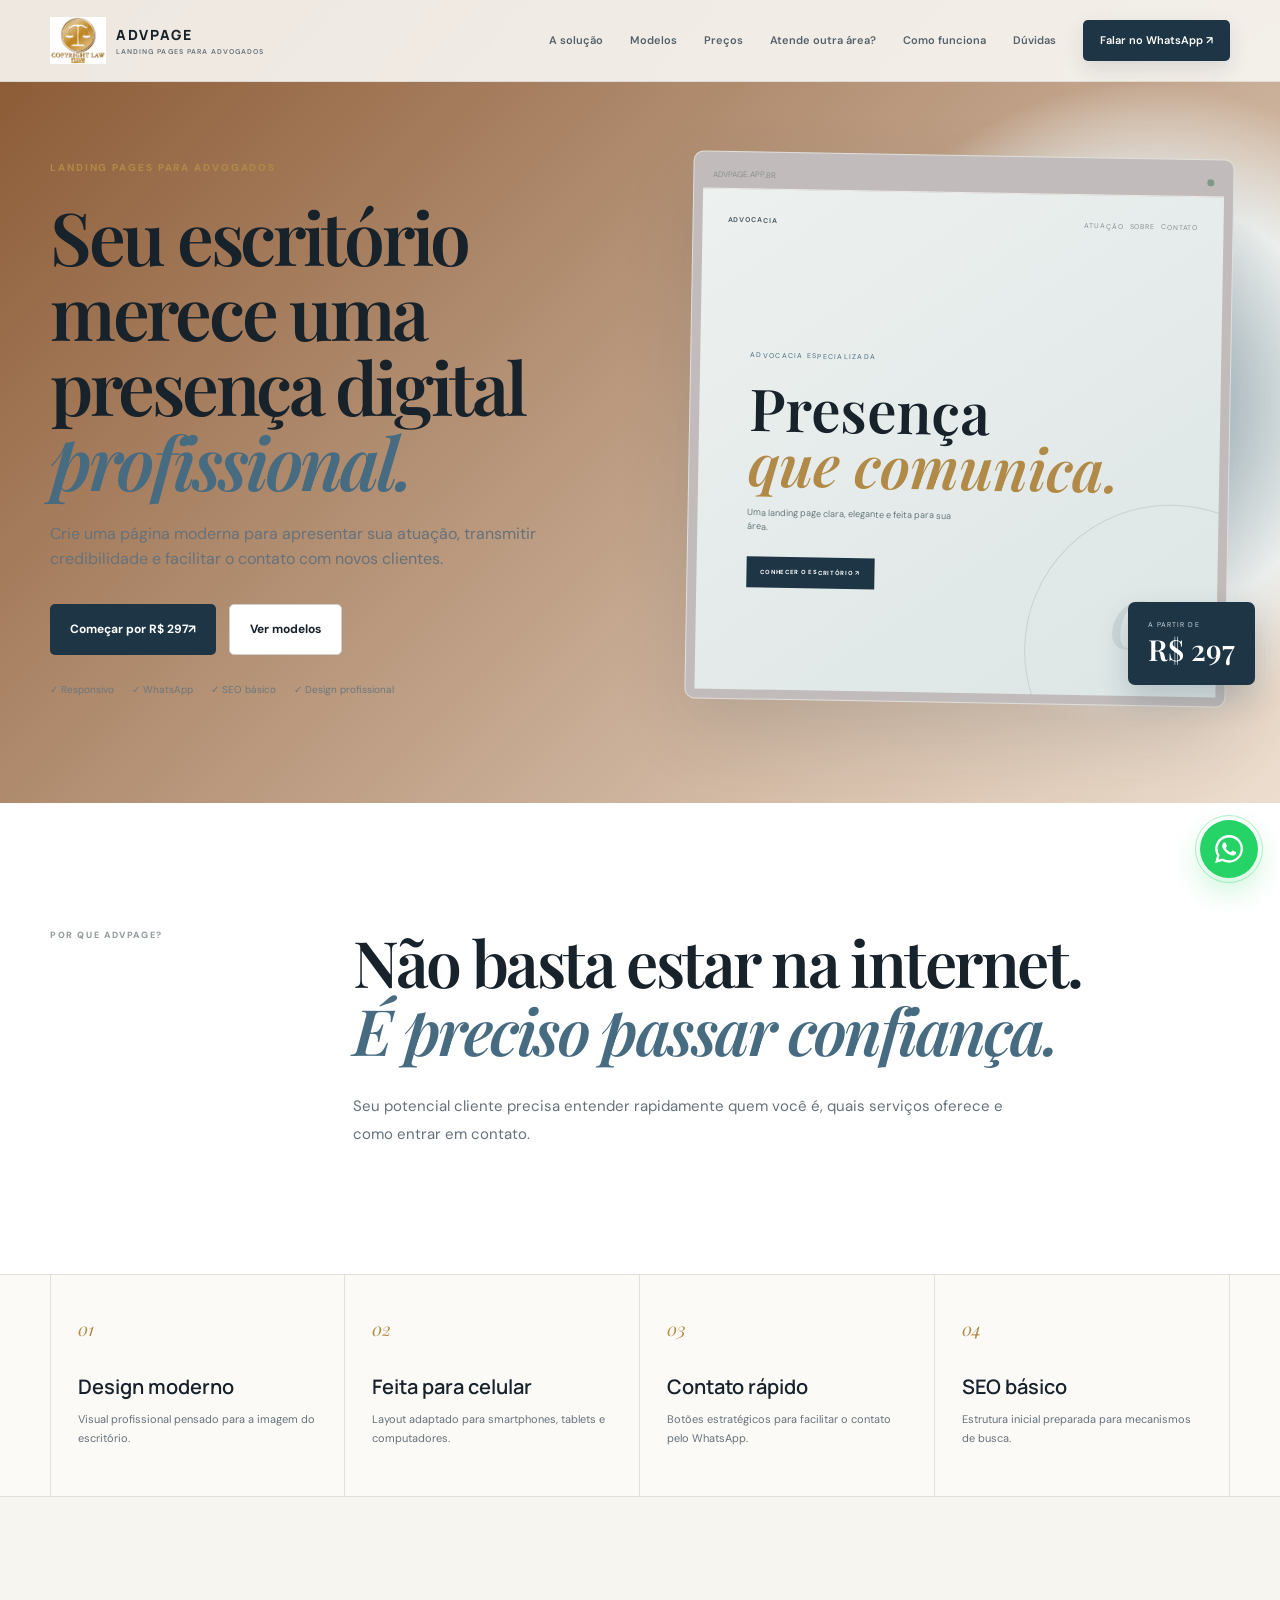
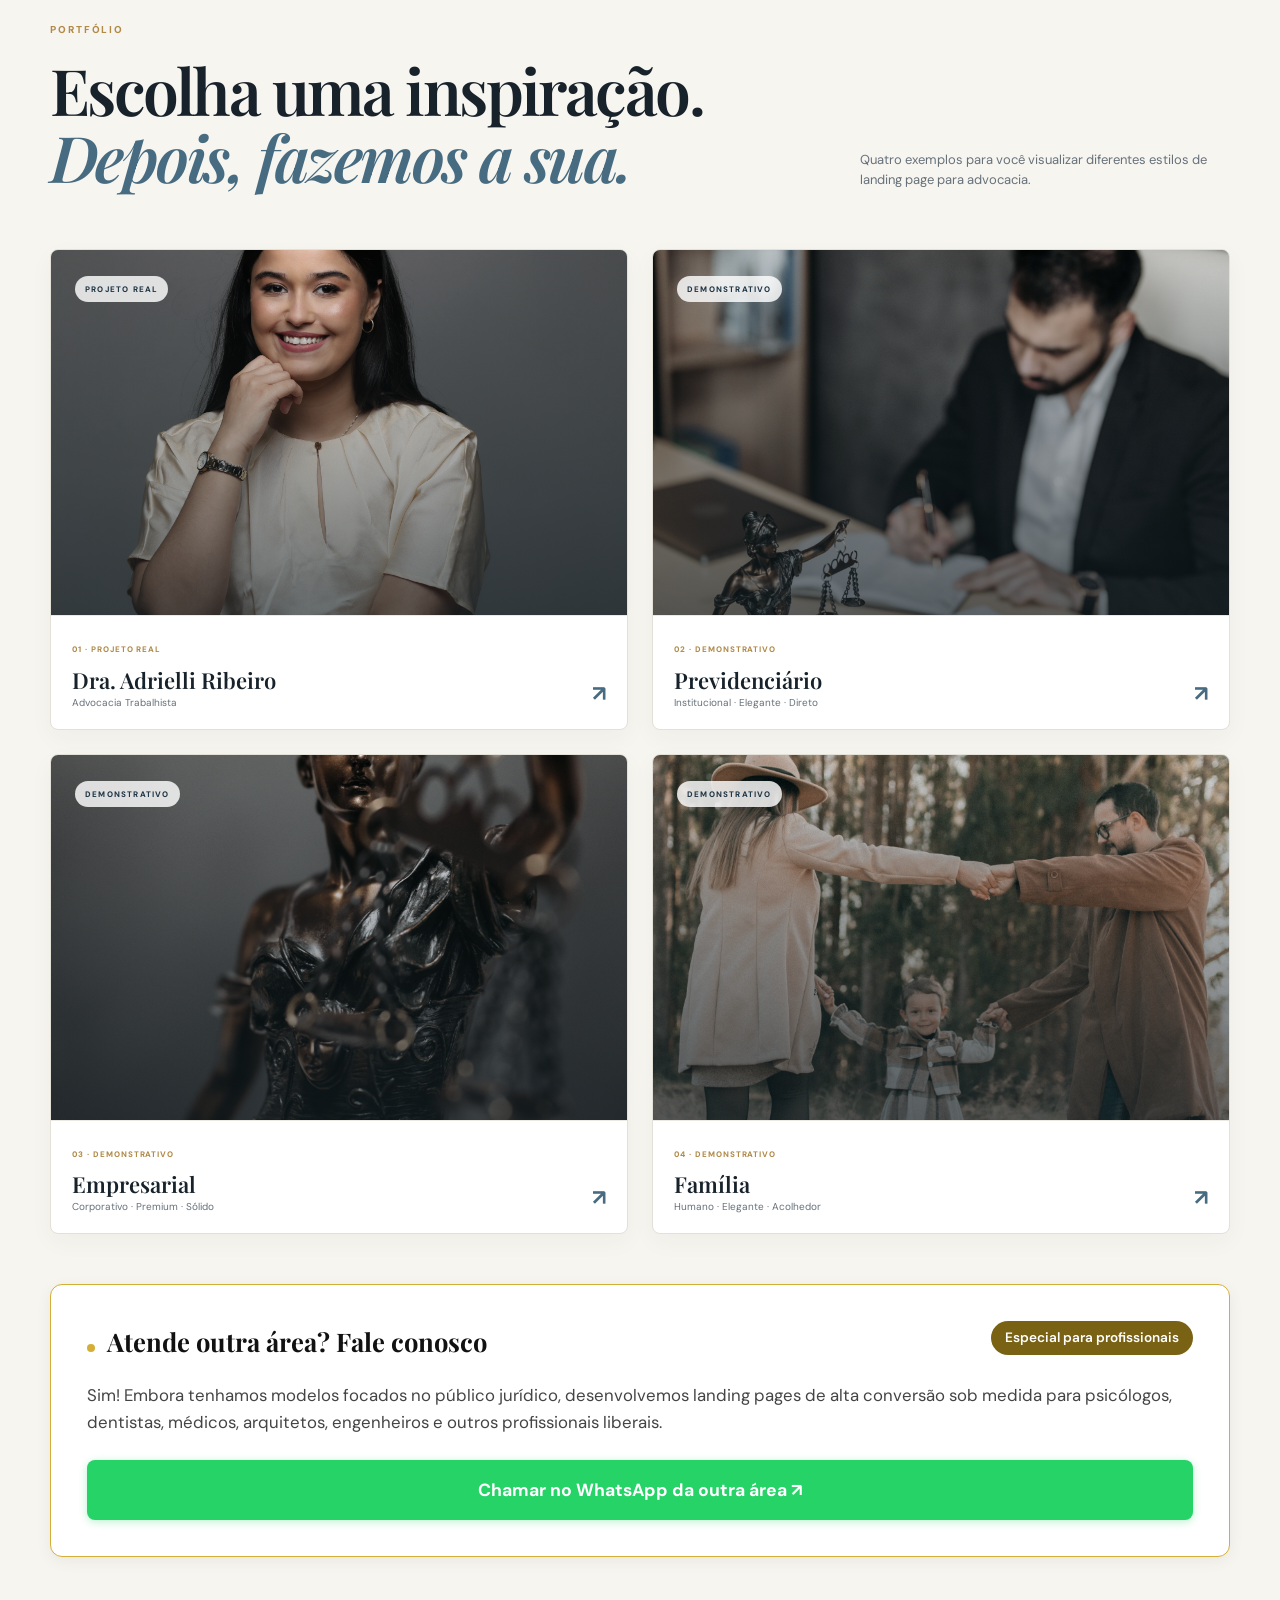
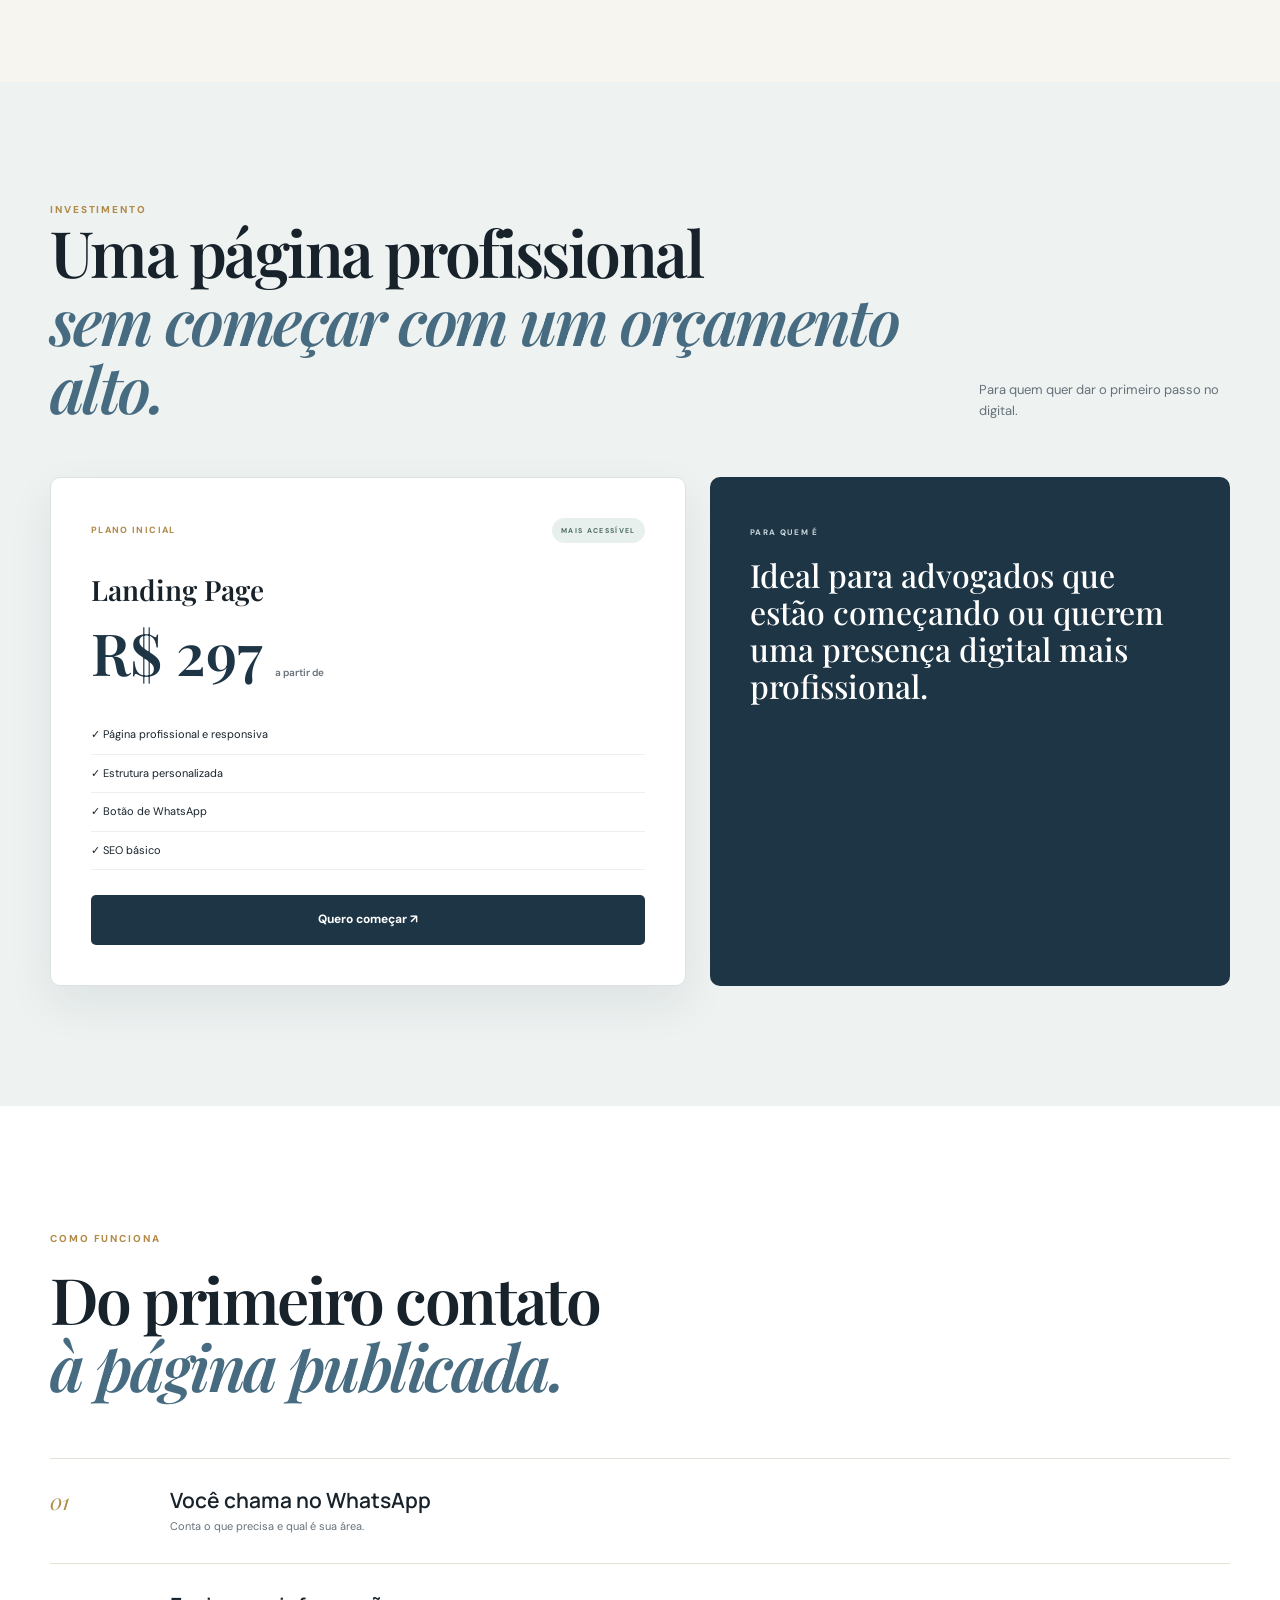
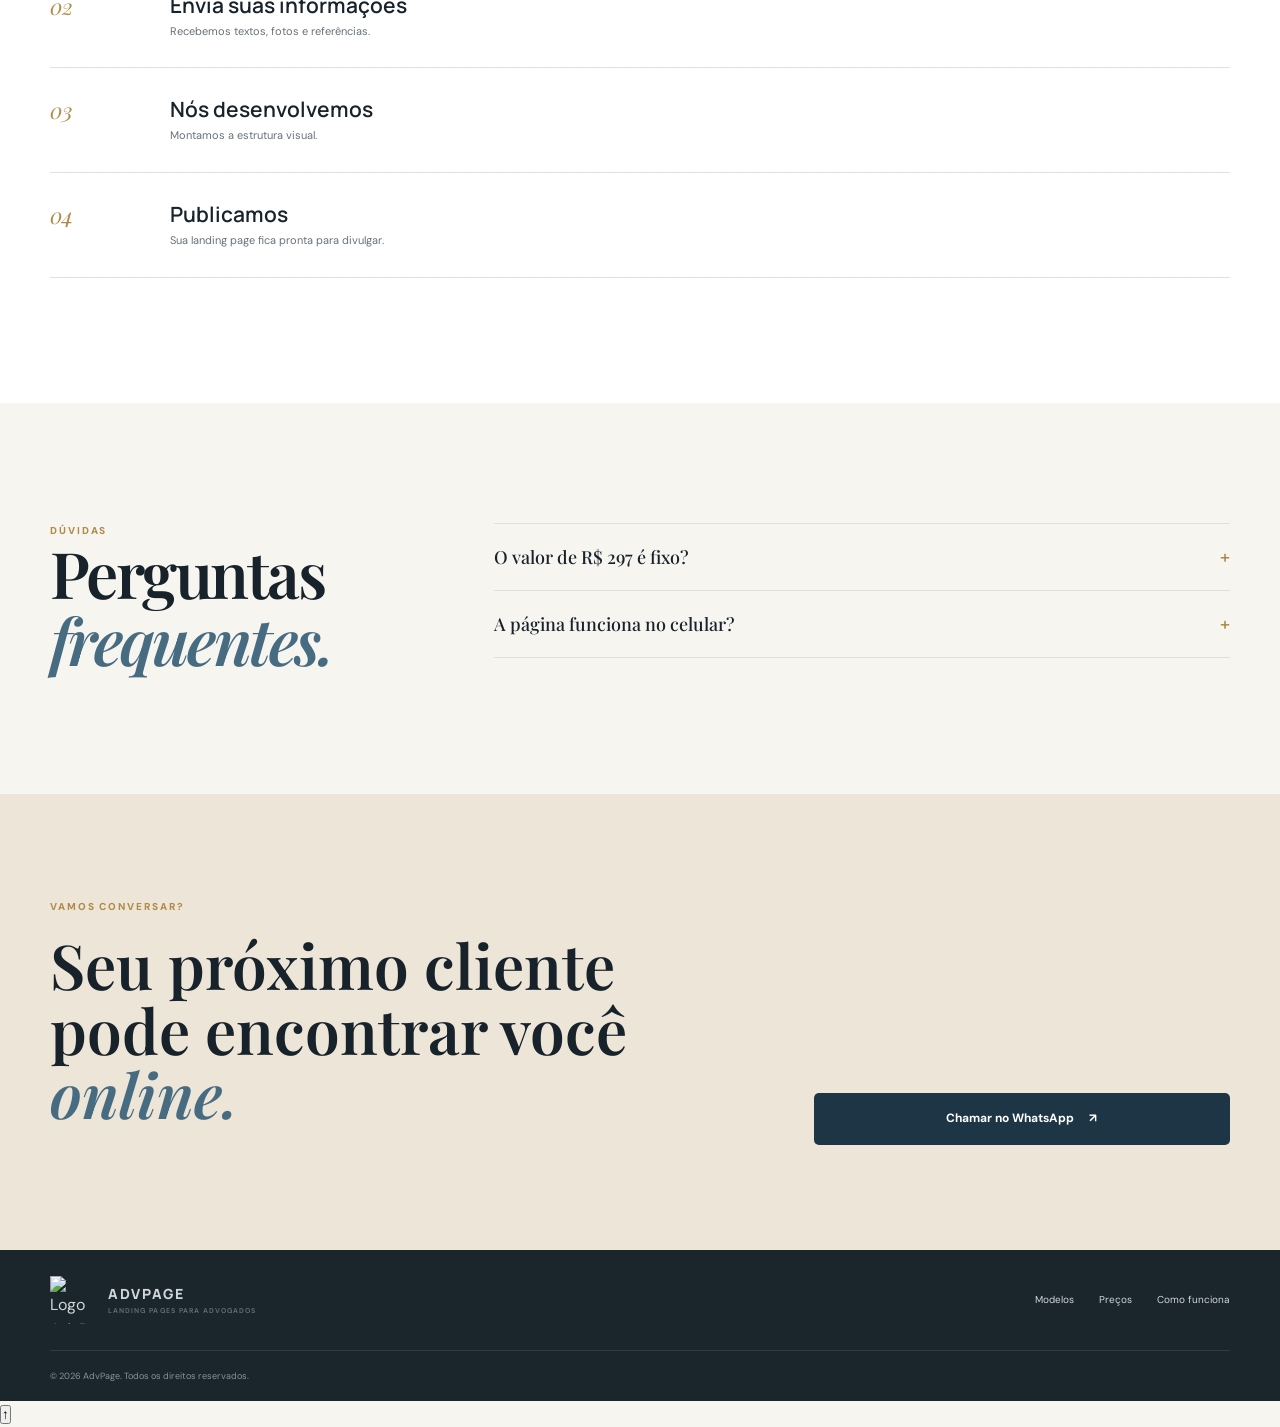
==== commit ae6f01cd: "Atualiza index principal com secao outra area e modelo 02 comentado" ====
--- a/index.html
+++ b/index.html
@@ -3,63 +3,50 @@
 
 <head>
   <meta charset="UTF-8">
-
   <meta name="viewport" content="width=device-width, initial-scale=1.0">
-
   <title>AdvPage — Landing Pages para Advogados</title>
 
   <meta name="description"
-    content="Landing pages modernas e profissionais para advogados, a partir de R$ 297. Design responsivo, WhatsApp e SEO b&aacute;sico.">
+    content="Landing pages modernas e profissionais para advogados, a partir de R$ 297. Design responsivo, WhatsApp e SEO básico.">
 
   <meta name="theme-color" content="#f7f5f0">
   <meta name="robots" content="index, follow">
 
   <meta property="og:title" content="AdvPage — Landing Pages para Advogados">
-
   <meta property="og:description"
-    content="Uma presen&ccedil;a digital profissional para sua advocacia. Landing pages a partir de R$ 300.">
-
+    content="Uma presença digital profissional para sua advocacia. Landing pages a partir de R$ 300.">
   <meta property="og:type" content="website">
 
   <link rel="preconnect" href="https://fonts.googleapis.com">
   <link rel="preconnect" href="https://fonts.gstatic.com" crossorigin>
-
   <link
     href="https://fonts.googleapis.com/css2?family=DM+Sans:wght@400;500;600;700&family=Manrope:wght@600;700;800&family=Playfair+Display:ital,wght@0,500;0,600;1,500;1,600&display=swap"
     rel="stylesheet">
 
   <link rel="stylesheet" href="/style.css">
 
-  <!-- &Iacute;cone do site -->
-  <!-- Para trocar, substitua assets/logo-advpage.png -->
+  <!-- ÍCONE DO SITE: Substitua assets/logo-advpage.png se quiser trocar o favicon -->
   <link rel="icon" href="assets/logo-advpage.png" type="image/png">
 </head>
 
 <body>
 
   <a class="skip-link" href="#conteudo">
-    Pular para o conte&uacute;do
+    Pular para o conteúdo
   </a>
 
   <header class="header">
-
     <div class="container nav">
 
       <!-- =====================================================
-         LOGO ADVPAGE
-         Troque somente:
-         assets/logo-advpage.png
+         LOGO DO CABEÇALHO (Troque img/logo.webp se necessário)
          ===================================================== -->
-
       <a href="#inicio" class="logo">
-
         <img src="img/logo.webp" alt="Logo AdvPage" class="site-logo">
-
         <span class="logo-text">
           ADVPAGE
           <small>LANDING PAGES PARA ADVOGADOS</small>
         </span>
-
       </a>
 
       <button class="menu" type="button" aria-label="Abrir menu" aria-expanded="false" aria-controls="menu-principal">
@@ -68,1022 +55,382 @@
         <span></span>
       </button>
 
-      <nav id="menu-principal" class="nav-links" aria-label="Navega&ccedil;&atilde;o principal">
-
-        <a href="#solucao">A solu&ccedil;&atilde;o</a>
-
+      <!-- MENU DE NAVEGAÇÃO PRINCIPAL -->
+      <nav id="menu-principal" class="nav-links" aria-label="Navegação principal">
+        <a href="#solucao">A solução</a>
         <a href="#modelos">Modelos</a>
-
-        <a href="#precos">Pre&ccedil;os</a>
-
+        <a href="#precos">Preços</a>
+        <a href="#outra-area">Atende outra área?</a> <!-- LINK ADICIONADO AQUI -->
         <a href="#processo">Como funciona</a>
-
-        <a href="#faq">D&uacute;vidas</a>
-
+        <a href="#faq">Dúvidas</a>
         <a href="#contato" class="nav-button">
           Falar no WhatsApp ↗
         </a>
-
       </nav>
 
     </div>
-
   </header>
 
 
   <main id="conteudo">
 
-    <!-- =====================================================
-     HERO
-     ===================================================== -->
-
+    <!-- HERO SECTION -->
     <section class="hero" id="inicio">
-
       <div class="hero-shape"></div>
-
       <div class="container hero-grid">
-
         <div class="hero-copy">
-
           <div class="eyebrow">
             LANDING PAGES PARA ADVOGADOS
           </div>
-
           <h1>
-            Seu escrit&oacute;rio merece uma presen&ccedil;a digital
+            Seu escritório merece uma presença digital
             <em>profissional.</em>
           </h1>
-
           <p>
-            Crie uma p&aacute;gina moderna para apresentar sua atua&ccedil;&atilde;o,
-            transmitir credibilidade e facilitar o contato com
-            novos clientes.
+            Crie uma página moderna para apresentar sua atuação,
+            transmitir credibilidade e facilitar o contato com novos clientes.
           </p>
-
           <div class="actions">
-
             <a class="button primary" href="#precos">
-              Come&ccedil;ar por R$ 297
+              Começar por R$ 297
               <span>↗</span>
             </a>
-
             <a class="button secondary" href="#modelos">
               Ver modelos
             </a>
-
-          </div>
-
+          </div>
           <div class="trust-row">
-
             <span>✓ Responsivo</span>
-
             <span>✓ WhatsApp</span>
-
-            <span>✓ SEO b&aacute;sico</span>
-
+            <span>✓ SEO básico</span>
             <span>✓ Design profissional</span>
-
-          </div>
-
-        </div>
-
+          </div>
+        </div>
 
         <div class="hero-card">
-
           <div class="browser">
-
             <div class="browser-top">
-
-              <span>
-                ADVPAGE.APP.BR
-              </span>
-
+              <span>ADVPAGE.APP.BR</span>
               <i></i>
-
-            </div>
-
+            </div>
             <div class="browser-body">
-
               <div class="mini-nav">
-
                 <b>ADVOCACIA</b>
-
-                <span>
-                  ATUA&Ccedil;&Atilde;O&nbsp;&nbsp;
-                  SOBRE&nbsp;&nbsp;
-                  CONTATO
-                </span>
-
-              </div>
-
+                <span>ATUAÇÃO&nbsp;&nbsp;SOBRE&nbsp;&nbsp;CONTATO</span>
+              </div>
               <div class="mini-copy">
-
-                <small>
-                  ADVOCACIA ESPECIALIZADA
-                </small>
-
-                <h2>
-                  Presen&ccedil;a<br>
-                  <em>que comunica.</em>
-                </h2>
-
-                <p>
-                  Uma landing page clara, elegante
-                  e feita para sua &aacute;rea.
-                </p>
-
-                <b>
-                  CONHECER O ESCRIT&Oacute;RIO ↗
-                </b>
-
-              </div>
-
-              <div class="mini-number">
-                01
-              </div>
-
-            </div>
-
-          </div>
-
+                <small>ADVOCACIA ESPECIALIZADA</small>
+                <h2>Presença<br><em>que comunica.</em></h2>
+                <p>Uma landing page clara, elegante e feita para sua área.</p>
+                <b>CONHECER O ESCRITÓRIO ↗</b>
+              </div>
+              <div class="mini-number">01</div>
+            </div>
+          </div>
           <div class="floating-price">
-
-            <small>
-              A PARTIR DE
-            </small>
-
-            <strong>
-              R$ 297
-            </strong>
-
-          </div>
-
-        </div>
-
-      </div>
-
-    </section>
-
-
-    <!-- =====================================================
-     SOLU&Ccedil;&Atilde;O
-     ===================================================== -->
-
+            <small>A PARTIR DE</small>
+            <strong>R$ 297</strong>
+          </div>
+        </div>
+      </div>
+    </section>
+
+
+    <!-- SOLUÇÃO -->
     <section class="intro" id="solucao">
-
       <div class="container intro-grid">
-
         <div class="section-kicker">
           POR QUE ADVPAGE?
         </div>
-
         <div>
-
           <h2>
-            N&atilde;o basta estar na internet.
+            Não basta estar na internet.
             <br>
-            <em>&Eacute; preciso passar confian&ccedil;a.</em>
+            <em>É preciso passar confiança.</em>
           </h2>
-
           <p>
-            Seu potencial cliente precisa entender rapidamente
-            quem voc&ecirc; &eacute;, quais servi&ccedil;os oferece e como entrar
-            em contato. A AdvPage organiza essas informa&ccedil;&otilde;es
-            em uma experi&ecirc;ncia visual profissional e objetiva.
+            Seu potencial cliente precisa entender rapidamente quem você é, quais serviços oferece e como entrar em contato.
           </p>
-
-        </div>
-
-      </div>
-
-    </section>
-
-
-    <!-- =====================================================
-     RECURSOS
-     ===================================================== -->
-
+        </div>
+      </div>
+    </section>
+
+
+    <!-- RECURSOS -->
     <section class="features">
-
       <div class="container feature-grid">
-
         <article>
-
           <span>01</span>
-
-          <h3>
-            Design moderno
-          </h3>
-
-          <p>
-            Visual profissional pensado
-            para a imagem do escrit&oacute;rio.
-          </p>
-
+          <h3>Design moderno</h3>
+          <p>Visual profissional pensado para a imagem do escritório.</p>
         </article>
-
-
         <article>
-
           <span>02</span>
-
-          <h3>
-            Feita para celular
-          </h3>
-
-          <p>
-            Layout adaptado para smartphones,
-            tablets e computadores.
-          </p>
-
+          <h3>Feita para celular</h3>
+          <p>Layout adaptado para smartphones, tablets e computadores.</p>
         </article>
-
-
         <article>
-
           <span>03</span>
-
-          <h3>
-            Contato r&aacute;pido
-          </h3>
-
-          <p>
-            Bot&otilde;es estrat&eacute;gicos para facilitar
-            o contato pelo WhatsApp.
-          </p>
-
+          <h3>Contato rápido</h3>
+          <p>Botões estratégicos para facilitar o contato pelo WhatsApp.</p>
         </article>
-
-
         <article>
-
           <span>04</span>
-
-          <h3>
-            SEO b&aacute;sico
-          </h3>
-
-          <p>
-            Estrutura inicial preparada
-            para mecanismos de busca.
-          </p>
-
+          <h3>SEO básico</h3>
+          <p>Estrutura inicial preparada para mecanismos de busca.</p>
         </article>
-
-      </div>
-
-    </section>
-
-
-    <!-- =====================================================
-     MODELOS
-     ===================================================== -->
-
+      </div>
+    </section>
+
+
+    <!-- SEÇÃO DE MODELOS + BLOCO "ATENDE OUTRA ÁREA?" -->
     <section class="models" id="modelos">
-
       <div class="container">
-
         <div class="heading-row">
-
           <div>
-
-            <div class="eyebrow">
-              PORTF&Oacute;LIO
-            </div>
-
+            <div class="eyebrow">PORTFÓLIO</div>
             <h2>
-              Escolha uma inspira&ccedil;&atilde;o.
+              Escolha uma inspiração.
               <br>
               <em>Depois, fazemos a sua.</em>
             </h2>
-
-          </div>
-
-          <p>
-            Quatro exemplos para voc&ecirc; visualizar
-            diferentes estilos de landing page
-            para advocacia.
+          </div>
+          <p>Quatro exemplos para você visualizar diferentes estilos de landing page para advocacia.</p>
+        </div>
+
+        <div class="model-grid">
+
+          <!-- MODELO 01 (Substitua a imagem em img/advogado-modelo-01.webp se precisar) -->
+          <a class="model-card" href="modelos/01-projeto-real/index.html">
+            <div class="model-art art-real">
+              <img src="img/advogado-modelo-01.webp" alt="Modelo 01">
+              <span class="badge">PROJETO REAL</span>
+            </div>
+            <div class="model-info">
+              <div>
+                <small>01 · PROJETO REAL</small>
+                <h3>Dra. Adrielli Ribeiro</h3>
+                <p>Advocacia Trabalhista</p>
+              </div>
+              <b>↗</b>
+            </div>
+          </a>
+
+          <!-- MODELO 02 (Substitua a imagem em img/advogado-modelo-02.jpg se precisar) -->
+          <a class="model-card" href="modelos/02-previdenciario/index.html">
+            <div class="model-art art-blue">
+              <img src="img/advogado-modelo-02.jpg" alt="Modelo 02">
+              <span class="badge">DEMONSTRATIVO</span>
+            </div>
+            <div class="model-info">
+              <div>
+                <small>02 · DEMONSTRATIVO</small>
+                <h3>Previdenciário</h3>
+                <p>Institucional · Elegante · Direto</p>
+              </div>
+              <b>↗</b>
+            </div>
+          </a>
+
+          <!-- MODELO 03 (Substitua a imagem em img/advogado-modelo-03.jpg se precisar) -->
+          <a class="model-card" href="modelos/03-empresarial/index.html">
+            <div class="model-art art-sand">
+              <img src="img/advogado-modelo-03.jpg" alt="Modelo 03">
+              <span class="badge">DEMONSTRATIVO</span>
+            </div>
+            <div class="model-info">
+              <div>
+                <small>03 · DEMONSTRATIVO</small>
+                <h3>Empresarial</h3>
+                <p>Corporativo · Premium · Sólido</p>
+              </div>
+              <b>↗</b>
+            </div>
+          </a>
+
+          <!-- MODELO 04 (Substitua a imagem em img/advogado-modelo-04.jpg se precisar) -->
+          <a class="model-card" href="modelos/04-familia/index.html">
+            <div class="model-art art-rose">
+              <img src="img/advogado-modelo-04.jpg" alt="Modelo 04">
+              <span class="badge">DEMONSTRATIVO</span>
+            </div>
+            <div class="model-info">
+              <div>
+                <small>04 · DEMONSTRATIVO</small>
+                <h3>Família</h3>
+                <p>Humano · Elegante · Acolhedor</p>
+              </div>
+              <b>↗</b>
+            </div>
+          </a>
+
+        </div>
+
+
+        <!-- ================================================================= -->
+        <!-- BLOCO ADICIONADO: ATENDE OUTRA ÁREA? (COM OS ENFEITES E ESTILO)  -->
+        <!-- ================================================================= -->
+        <div class="other-area-card" id="outra-area" style="margin-top: 50px; background: #fff; border: 1px solid #d4af37; border-radius: 12px; padding: 36px; position: relative; box-shadow: 0 4px 16px rgba(0,0,0,0.06);">
+          
+          <div style="display: flex; justify-content: space-between; align-items: flex-start; flex-wrap: wrap; gap: 16px; margin-bottom: 20px;">
+            <div>
+              <!-- Bolinha decorativa (enfeite) -->
+              <span style="display: inline-block; width: 8px; height: 8px; background: #d4af37; border-radius: 50%; margin-right: 8px;"></span>
+              <h3 style="display: inline; font-size: 1.6rem; color: #111; font-family: 'Playfair Display', serif;">Atende outra área? Fale conosco</h3>
+            </div>
+            <span style="background: #7a6215; color: #fff; padding: 6px 14px; border-radius: 20px; font-size: 0.85rem; font-weight: 600;">Especial para profissionais</span>
+          </div>
+
+          <p style="color: #444; font-size: 1.05rem; line-height: 1.6; margin-bottom: 24px;">
+            Sim! Embora tenhamos modelos focados no público jurídico, desenvolvemos landing pages de alta conversão sob medida para psicólogos, dentistas, médicos, arquitetos, engenheiros e outros profissionais liberais.
           </p>
 
-        </div>
-
-
-        <div class="model-grid">
-
-
-          <!-- MODELO 01 -->
-
-          <a class="model-card" href="modelos/01-projeto-real/index.html">
-
-            <div class="model-art art-real">
-
-              <img src="img/advogado-modelo-01.webp" alt="Foto ilustrativa do Modelo 01">
-
-              <span class="badge">
-                PROJETO REAL
-              </span>
-
-              <div class="mock">
-
-                <b>AR</b>
-
-                <small>
-                  ADVOCACIA TRABALHISTA
-                </small>
-
-                <strong>
-                  Direito
-                  <br>
-                  <em>Trabalhista.</em>
-                </strong>
-
-                <i></i>
-
-              </div>
-
-            </div>
-
-            <div class="model-info">
-
-              <div>
-
-                <small>
-                  01 · PROJETO REAL
-                </small>
-
-                <h3>
-                  Dra. Adrielli Ribeiro
-                </h3>
-
-                <p>
-                  Advocacia Trabalhista
-                </p>
-
-              </div>
-
-              <b>↗</b>
-
-            </div>
-
+          <!-- BOTÃO DE WHATSAPP DA OUTRA ÁREA (Altere o número 5551994525272 se quiser outro número) -->
+          <a href="https://wa.me/5551994525272?text=Olá!%20Não%20sou%20advogado,%20trabalho%20em%20outra%20área%20e%20quero%20uma%20landing%20page." 
+             target="_blank" 
+             rel="noopener noreferrer" 
+             style="display: block; width: 100%; background: #25d366; color: #fff; text-align: center; padding: 16px; border-radius: 8px; font-weight: bold; text-decoration: none; font-size: 1.1rem; box-shadow: 0 2px 8px rgba(37,211,102,0.3);">
+            Chamar no WhatsApp da outra área ↗
           </a>
 
-
-          <!-- MODELO 02 -->
-
-          <a class="model-card" href="modelos/02-previdenciario/index.html">
-
-            <div class="model-art art-blue">
-
-              <img src="img/advogado-modelo-02.jpg" alt="Foto ilustrativa do Modelo 02">
-
-              <span class="badge">
-                DEMONSTRATIVO
-              </span>
-
-              <div class="mock light">
-
-                <b>RA</b>
-
-                <small>
-                  ADVOCACIA PREVIDENCI&Aacute;RIA
-                </small>
-
-                <strong>
-                  Direito
-                  <br>
-                  <em>Previdenci&aacute;rio.</em>
-                </strong>
-
-                <i></i>
-
-              </div>
-
-            </div>
-
-            <div class="model-info">
-
-              <div>
-
-                <small>
-                  02 · DEMONSTRATIVO
-                </small>
-
-                <h3>
-                  Previdenci&aacute;rio
-                </h3>
-
-                <p>
-                  Institucional · Elegante · Direto
-                </p>
-
-              </div>
-
-              <b>↗</b>
-
-            </div>
-
-          </a>
-
-
-          <!-- MODELO 03 -->
-
-          <a class="model-card" href="modelos/03-empresarial/index.html">
-
-            <div class="model-art art-sand">
-
-              <img src="img/advogado-modelo-03.jpg" alt="Foto ilustrativa do Modelo 03">
-
-              <span class="badge">
-                DEMONSTRATIVO
-              </span>
-
-              <div class="mock light">
-
-                <b>AL</b>
-
-                <small>
-                  ADVOCACIA EMPRESARIAL
-                </small>
-
-                <strong>
-                  Direito
-                  <br>
-                  <em>Empresarial.</em>
-                </strong>
-
-                <i></i>
-
-              </div>
-
-            </div>
-
-            <div class="model-info">
-
-              <div>
-
-                <small>
-                  03 · DEMONSTRATIVO
-                </small>
-
-                <h3>
-                  Empresarial
-                </h3>
-
-                <p>
-                  Corporativo · Premium · S&oacute;lido
-                </p>
-
-              </div>
-
-              <b>↗</b>
-
-            </div>
-
-          </a>
-
-
-          <!-- MODELO 04 -->
-
-          <a class="model-card" href="modelos/04-familia/index.html">
-
-            <div class="model-art art-rose">
-
-              <img src="img/advogado-modelo-04.jpg" alt="Foto ilustrativa do Modelo 04">
-
-              <span class="badge">
-                DEMONSTRATIVO
-              </span>
-
-              <div class="mock light">
-
-                <b>MF</b>
-
-                <small>
-                  ADVOCACIA DE FAM&Iacute;LIA
-                </small>
-
-                <strong>
-                  Direito
-                  <br>
-                  <em>de Fam&iacute;lia.</em>
-                </strong>
-
-                <i></i>
-
-              </div>
-
-            </div>
-
-            <div class="model-info">
-
-              <div>
-
-                <small>
-                  04 · DEMONSTRATIVO
-                </small>
-
-                <h3>
-                  Fam&iacute;lia
-                </h3>
-
-                <p>
-                  Humano · Elegante · Acolhedor
-                </p>
-
-              </div>
-
-              <b>↗</b>
-
-            </div>
-
-          </a>
-
-        </div>
-
-      </div>
-
-    </section>
-
-
-    <!-- =====================================================
-     PRE&Ccedil;O
-     ===================================================== -->
-
+        </div>
+
+      </div>
+    </section>
+
+
+    <!-- PREÇOS -->
     <section class="pricing" id="precos">
-
       <div class="container">
-
         <div class="pricing-head">
-
           <div>
-
-            <div class="eyebrow">
-              INVESTIMENTO
-            </div>
-
-            <h2>
-              Uma p&aacute;gina profissional
-              <br>
-              sem come&ccedil;ar com um or&ccedil;amento alto.
-            </h2>
-
-          </div>
-
-          <p>
-            Para quem quer dar o primeiro passo no digital,
-            temos uma op&ccedil;&atilde;o de entrada simples e objetiva.
-          </p>
-
-        </div>
-
+            <div class="eyebrow">INVESTIMENTO</div>
+            <h2>Uma página profissional<br><em>sem começar com um orçamento alto.</em></h2>
+          </div>
+          <p>Para quem quer dar o primeiro passo no digital.</p>
+        </div>
 
         <div class="price-grid">
-
           <article class="price-card featured">
-
             <div class="price-top">
-
-              <span>
-                PLANO INICIAL
-              </span>
-
-              <b>
-                MAIS ACESS&Iacute;VEL
-              </b>
-
-            </div>
-
-            <h3>
-              Landing Page
-            </h3>
-
+              <span>PLANO INICIAL</span>
+              <b>MAIS ACESSÍVEL</b>
+            </div>
+            <h3>Landing Page</h3>
             <p class="price">
               R$ 297
-              <small>
-                a partir de
-              </small>
+              <small>a partir de</small>
             </p>
-
-            <p class="price-note">
-              Valor inicial para uma landing page.
-              O pre&ccedil;o final pode variar conforme escopo,
-              conte&uacute;do e recursos solicitados.
-            </p>
-
             <ul>
-
-              <li>
-                ✓ P&aacute;gina profissional e responsiva
-              </li>
-
-              <li>
-                ✓ Estrutura personalizada
-              </li>
-
-              <li>
-                ✓ Bot&atilde;o de WhatsApp
-              </li>
-
-              <li>
-                ✓ SEO b&aacute;sico
-              </li>
-
-              <li>
-                ✓ Publica&ccedil;&atilde;o da p&aacute;gina
-              </li>
-
+              <li>✓ Página profissional e responsiva</li>
+              <li>✓ Estrutura personalizada</li>
+              <li>✓ Botão de WhatsApp</li>
+              <li>✓ SEO básico</li>
             </ul>
-
+            <!-- LINK WHATSAPP DO PLANO (Altere o número se necessário) -->
             <a class="button primary full"
-              href="https://wa.me/5551994525272?text=Ol&aacute;!%20Quero%20uma%20landing%20page%20a%20partir%20de%20R$%20300."
+              href="https://wa.me/5551994525272?text=Olá!%20Quero%20uma%20landing%20page%20a%20partir%20de%20R$%20297."
               rel="noopener noreferrer">
-              Quero come&ccedil;ar ↗
+              Quero começar ↗
             </a>
-
           </article>
 
-
           <div class="price-side">
-
             <div>
-
-              <span>
-                PARA QUEM &Eacute;
-              </span>
-
-              <h3>
-                Ideal para advogados que est&atilde;o come&ccedil;ando
-                ou querem uma presen&ccedil;a digital mais profissional.
-              </h3>
-
-            </div>
-
-            <div>
-
-              <span>
-                IMPORTANTE
-              </span>
-
-              <p>
-                Fotos, textos, dom&iacute;nio, hospedagem e recursos
-                adicionais podem ser contratados separadamente,
-                conforme a necessidade do projeto.
-              </p>
-
-            </div>
-
-          </div>
-
-        </div>
-
-      </div>
-
-    </section>
-
-
-    <!-- =====================================================
-     PROCESSO
-     ===================================================== -->
-
+              <span>PARA QUEM É</span>
+              <h3>Ideal para advogados que estão começando ou querem uma presença digital mais profissional.</h3>
+            </div>
+          </div>
+        </div>
+      </div>
+    </section>
+
+
+    <!-- PROCESSO -->
     <section class="process" id="processo">
-
       <div class="container">
-
         <div class="heading-row">
-
           <div>
-
-            <div class="eyebrow">
-              COMO FUNCIONA
-            </div>
-
-            <h2>
-              Do primeiro contato
-              <br>
-              <em>&agrave; p&aacute;gina publicada.</em>
-            </h2>
-
-          </div>
-
-          <p>
-            Um processo simples para voc&ecirc; n&atilde;o precisar
-            entender de programa&ccedil;&atilde;o.
-          </p>
-
-        </div>
-
-
+            <div class="eyebrow">COMO FUNCIONA</div>
+            <h2>Do primeiro contato<br><em>à página publicada.</em></h2>
+          </div>
+        </div>
         <div class="steps">
-
-          <article>
-
-            <b>01</b>
-
-            <div>
-
-              <h3>
-                Voc&ecirc; chama no WhatsApp
-              </h3>
-
-              <p>
-                Conta o que precisa e qual &eacute; sua &aacute;rea de atua&ccedil;&atilde;o.
-              </p>
-
-            </div>
-
-          </article>
-
-
-          <article>
-
-            <b>02</b>
-
-            <div>
-
-              <h3>
-                Envia suas informa&ccedil;&otilde;es
-              </h3>
-
-              <p>
-                Recebemos textos, fotos, contatos
-                e refer&ecirc;ncias do escrit&oacute;rio.
-              </p>
-
-            </div>
-
-          </article>
-
-
-          <article>
-
-            <b>03</b>
-
-            <div>
-
-              <h3>
-                N&oacute;s desenvolvemos
-              </h3>
-
-              <p>
-                Montamos a estrutura visual e organizamos
-                o conte&uacute;do da p&aacute;gina.
-              </p>
-
-            </div>
-
-          </article>
-
-
-          <article>
-
-            <b>04</b>
-
-            <div>
-
-              <h3>
-                Publicamos
-              </h3>
-
-              <p>
-                Sua landing page fica pronta
-                para voc&ecirc; divulgar.
-              </p>
-
-            </div>
-
-          </article>
-
-        </div>
-
-      </div>
-
-    </section>
-
-
-    <!-- =====================================================
-     FAQ
-     ===================================================== -->
-
+          <article><b>01</b><div><h3>Você chama no WhatsApp</h3><p>Conta o que precisa e qual é sua área.</p></div></article>
+          <article><b>02</b><div><h3>Envia suas informações</h3><p>Recebemos textos, fotos e referências.</p></div></article>
+          <article><b>03</b><div><h3>Nós desenvolvemos</h3><p>Montamos a estrutura visual.</p></div></article>
+          <article><b>04</b><div><h3>Publicamos</h3><p>Sua landing page fica pronta para divulgar.</p></div></article>
+        </div>
+      </div>
+    </section>
+
+
+    <!-- FAQ -->
     <section class="faq" id="faq">
-
       <div class="container faq-grid">
-
         <div>
-
-          <div class="eyebrow">
-            D&Uacute;VIDAS
-          </div>
-
-          <h2>
-            Perguntas
-            <br>
-            <em>frequentes.</em>
-          </h2>
-
-        </div>
-
-
+          <div class="eyebrow">DÚVIDAS</div>
+          <h2>Perguntas<br><em>frequentes.</em></h2>
+        </div>
         <div class="faq-list">
-
-          <details>
-
-            <summary>
-              O valor de R$ 297 &eacute; fixo?
-            </summary>
-
-            <p>
-              R$ 297 &eacute; o valor inicial.
-              O or&ccedil;amento final depende do escopo,
-              quantidade de conte&uacute;do e recursos solicitados.
-            </p>
-
-          </details>
-
-
-          <details>
-
-            <summary>
-              A p&aacute;gina funciona no celular?
-            </summary>
-
-            <p>
-              Sim. Os modelos s&atilde;o desenvolvidos de forma
-              responsiva para celular, tablet e computador.
-            </p>
-
-          </details>
-
-
-          <details>
-
-            <summary>
-              Posso usar meu pr&oacute;prio dom&iacute;nio?
-            </summary>
-
-            <p>
-              Sim. Voc&ecirc; pode usar um dom&iacute;nio pr&oacute;prio
-              ou o dom&iacute;nio do seu escrit&oacute;rio.
-            </p>
-
-          </details>
-
-
-          <details>
-
-            <summary>
-              Voc&ecirc;s colocam meu WhatsApp na p&aacute;gina?
-            </summary>
-
-            <p>
-              Sim. A p&aacute;gina pode ter bot&otilde;es de contato
-              e WhatsApp configurados com seus dados.
-            </p>
-
-          </details>
-
-
-          <details>
-
-            <summary>
-              Posso pedir altera&ccedil;&otilde;es?
-            </summary>
-
-            <p>
-              Sim. O escopo e a quantidade de ajustes
-              s&atilde;o combinados antes do desenvolvimento.
-            </p>
-
-          </details>
-
-        </div>
-
-      </div>
-
-    </section>
-
-
-    <!-- =====================================================
-     CONTATO
-     ===================================================== -->
-
+          <details><summary>O valor de R$ 297 é fixo?</summary><p>R$ 297 é o valor inicial. O orçamento final depende do escopo.</p></details>
+          <details><summary>A página funciona no celular?</summary><p>Sim, totalmente responsiva.</p></details>
+        </div>
+      </div>
+    </section>
+
+
+    <!-- CONTATO -->
     <section class="contact" id="contato">
-
       <div class="container contact-inner">
-
         <div>
-
-          <div class="eyebrow">
-            VAMOS CONVERSAR?
-          </div>
-
-          <h2>
-            Seu pr&oacute;ximo cliente pode encontrar voc&ecirc;
-            <em>online.</em>
-          </h2>
-
-          <p>
-            Fale com a AdvPage e veja como podemos criar
-            uma presen&ccedil;a digital profissional para sua advocacia.
-          </p>
-
-        </div>
-
-
-        <a class="contact-button" href="https://wa.me/5551994525272?text=Ol&aacute;!%20Quero%20conhecer%20a%20AdvPage."
+          <div class="eyebrow">VAMOS CONVERSAR?</div>
+          <h2>Seu próximo cliente pode encontrar você <em>online.</em></h2>
+        </div>
+        <!-- LINK DE CONTATO (Altere o número se necessário) -->
+        <a class="contact-button" href="https://wa.me/5551994525272?text=Olá!%20Quero%20conhecer%20a%20AdvPage."
           rel="noopener noreferrer">
           Chamar no WhatsApp
           <span>↗</span>
         </a>
-
-      </div>
-
+      </div>
     </section>
 
   </main>
 
 
-  <!-- =====================================================
-     RODAP&Eacute;
-     ===================================================== -->
-
+  <!-- RODAPÉ -->
   <footer>
-
     <div class="container footer-top">
-
       <div class="logo footer-logo">
-
+        <!-- LOGO DO RODAPÉ: Substitua assets/logo-advpage.png se necessário -->
         <img src="assets/logo-advpage.png" alt="Logo AdvPage" class="site-logo">
-
         <span class="logo-text">
           ADVPAGE
           <small>LANDING PAGES PARA ADVOGADOS</small>
         </span>
-
-      </div>
-
-
+      </div>
       <nav>
-
-        <a href="#modelos">
-          Modelos
-        </a>
-
-        <a href="#precos">
-          Pre&ccedil;os
-        </a>
-
-        <a href="#processo">
-          Como funciona
-        </a>
-
-        <a href="#faq">
-          D&uacute;vidas
-        </a>
-
+        <a href="#modelos">Modelos</a>
+        <a href="#precos">Preços</a>
+        <a href="#processo">Como funciona</a>
       </nav>
-
-
-      <a href="https://wa.me/5551994525272?text=Ol&aacute;!%20Quero%20conhecer%20a%20AdvPage." rel="noopener noreferrer">
-        WhatsApp ↗
-      </a>
-
     </div>
-
-
     <div class="container footer-bottom">
-
-      <span>
-        &copy; 2026 AdvPage. Todos os direitos reservados.
-      </span>
-
-      <span>
-        Presen&ccedil;a digital profissional para advocacia.
-      </span>
-
+      <span>&copy; 2026 AdvPage. Todos os direitos reservados.</span>
     </div>
-
   </footer>
 
 
-  <!-- =====================================================
-     WHATSAPP FLUTUANTE
-     ===================================================== -->
-
-  <a class="floating" href="https://wa.me/5551994525272?text=Ol&aacute;!%20Quero%20conhecer%20a%20AdvPage."
+  <!-- WHATSAPP FLUTUANTE (Altere o número se necessário) -->
+  <a class="floating" href="https://wa.me/5551994525272?text=Olá!%20Quero%20conhecer%20a%20AdvPage."
     aria-label="Falar com a AdvPage pelo WhatsApp" rel="noopener noreferrer">
-
-    <svg class="whatsapp-icon" viewBox="0 0 24 24" aria-hidden="true" focusable="false">
-
-      <path
-        d="M20.52 3.48A11.87 11.87 0 0 0 12.08 0C5.53 0 .2 5.33.2 11.88c0 2.09.55 4.13 1.59 5.93L.1 24l6.33-1.66a11.88 11.88 0 0 0 5.65 1.43h.01c6.55 0 11.88-5.33 11.88-11.88 0-3.17-1.23-6.15-3.45-8.41ZM12.09 21.7h-.01a9.82 9.82 0 0 1-5.01-1.37l-.36-.21-3.75.98 1-3.66-.23-.38a9.82 9.82 0 0 1-1.51-5.18C2.22 6.47 6.64 2.05 12.08 2.05c2.64 0 5.12 1.03 6.98 2.9a9.8 9.8 0 0 1 2.9 6.98c0 5.44-4.42 9.77-9.87 9.77Zm5.39-7.34c-.29-.15-1.72-.85-1.99-.95-.27-.1-.47-.15-.67.15-.2.29-.77.95-.94 1.14-.17.2-.35.22-.64.07-.29-.15-1.22-.45-2.32-1.43-.86-.77-1.44-1.72-1.61-2.01-.17-.29-.02-.45.13-.6.13-.13.29-.35.44-.52.15-.17.2-.29.3-.49.1-.2.05-.37-.02-.52-.07-.15-.67-1.61-.92-2.2-.24-.58-.49-.5-.67-.51h-.57c-.2 0-.52.07-.79.37-.27.29-1.03 1.01-1.03 2.47s1.05 2.86 1.2 3.05c.15.2 2.07 3.16 5.01 4.43.7.3 1.25.48 1.68.61.7.22 1.34.19 1.84.12.56-.08 1.72-.7 1.96-1.38.24-.68.24-1.26.17-1.38-.07-.12-.27-.2-.57-.35Z" />
-
+    <svg class="whatsapp-icon" viewBox="0 0 24 24" aria-hidden="true">
+      <path d="M20.52 3.48A11.87 11.87 0 0 0 12.08 0C5.53 0 .2 5.33.2 11.88c0 2.09.55 4.13 1.59 5.93L.1 24l6.33-1.66a11.88 11.88 0 0 0 5.65 1.43h.01c6.55 0 11.88-5.33 11.88-11.88 0-3.17-1.23-6.15-3.45-8.41ZM12.09 21.7h-.01a9.82 9.82 0 0 1-5.01-1.37l-.36-.21-3.75.98 1-3.66-.23-.38a9.82 9.82 0 0 1-1.51-5.18C2.22 6.47 6.64 2.05 12.08 2.05c2.64 0 5.12 1.03 6.98 2.9a9.8 9.8 0 0 1 2.9 6.98c0 5.44-4.42 9.77-9.87 9.77Zm5.39-7.34c-.29-.15-1.72-.85-1.99-.95-.27-.1-.47-.15-.67.15-.2.29-.77.95-.94 1.14-.17.2-.35.22-.64.07-.29-.15-1.22-.45-2.32-1.43-.86-.77-1.44-1.72-1.61-2.01-.17-.29-.02-.45.13-.6.13-.13.29-.35.44-.52.15-.17.2-.29.3-.49.1-.2.05-.37-.02-.52-.07-.15-.67-1.61-.92-2.2-.24-.58-.49-.5-.67-.51h-.57c-.2 0-.52.07-.79.37-.27.29-1.03 1.01-1.03 2.47s1.05 2.86 1.2 3.05c.15.2 2.07 3.16 5.01 4.43.7.3 1.25.48 1.68.61.7.22 1.34.19 1.84.12.56-.08 1.72-.7 1.96-1.38.24-.68.24-1.26.17-1.38-.07-.12-.27-.2-.57-.35Z" />
     </svg>
-
   </a>
 
-
   <script src="script.js"></script>
-
 </body>
 
 </html>
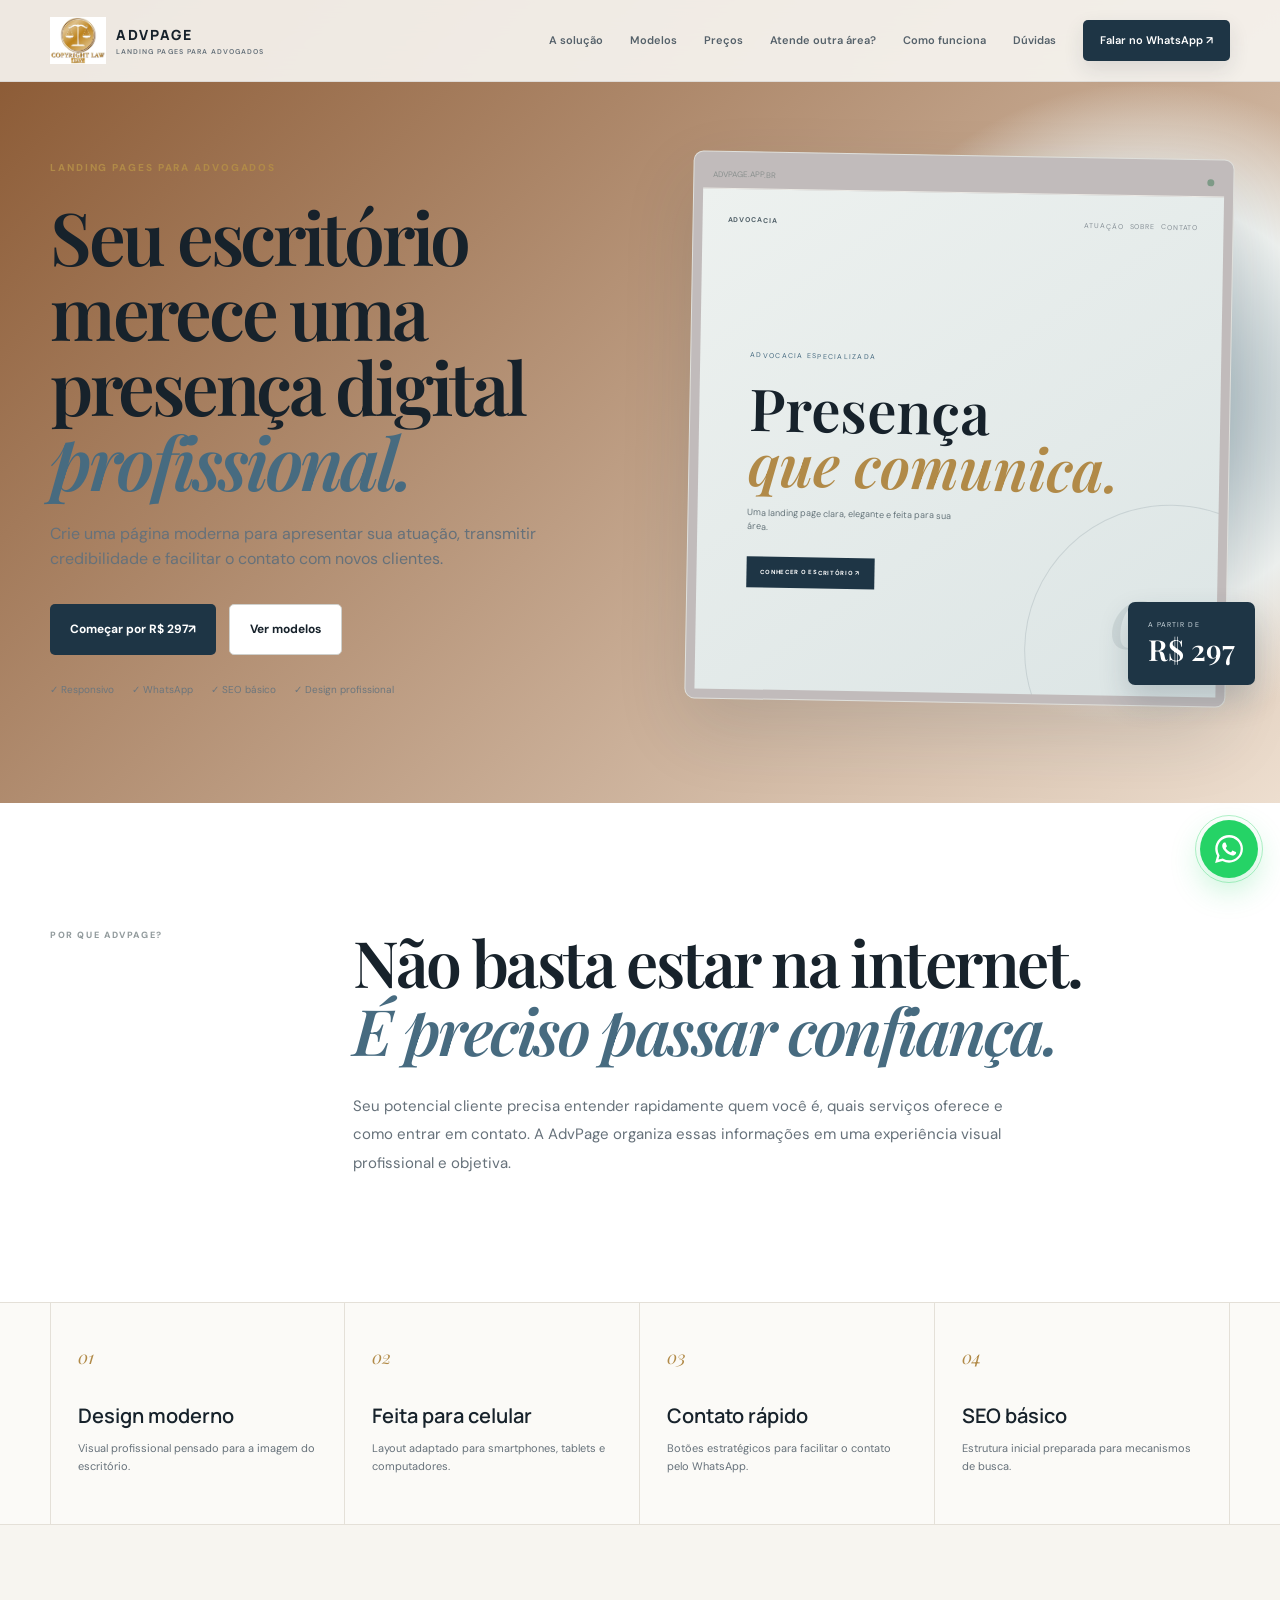
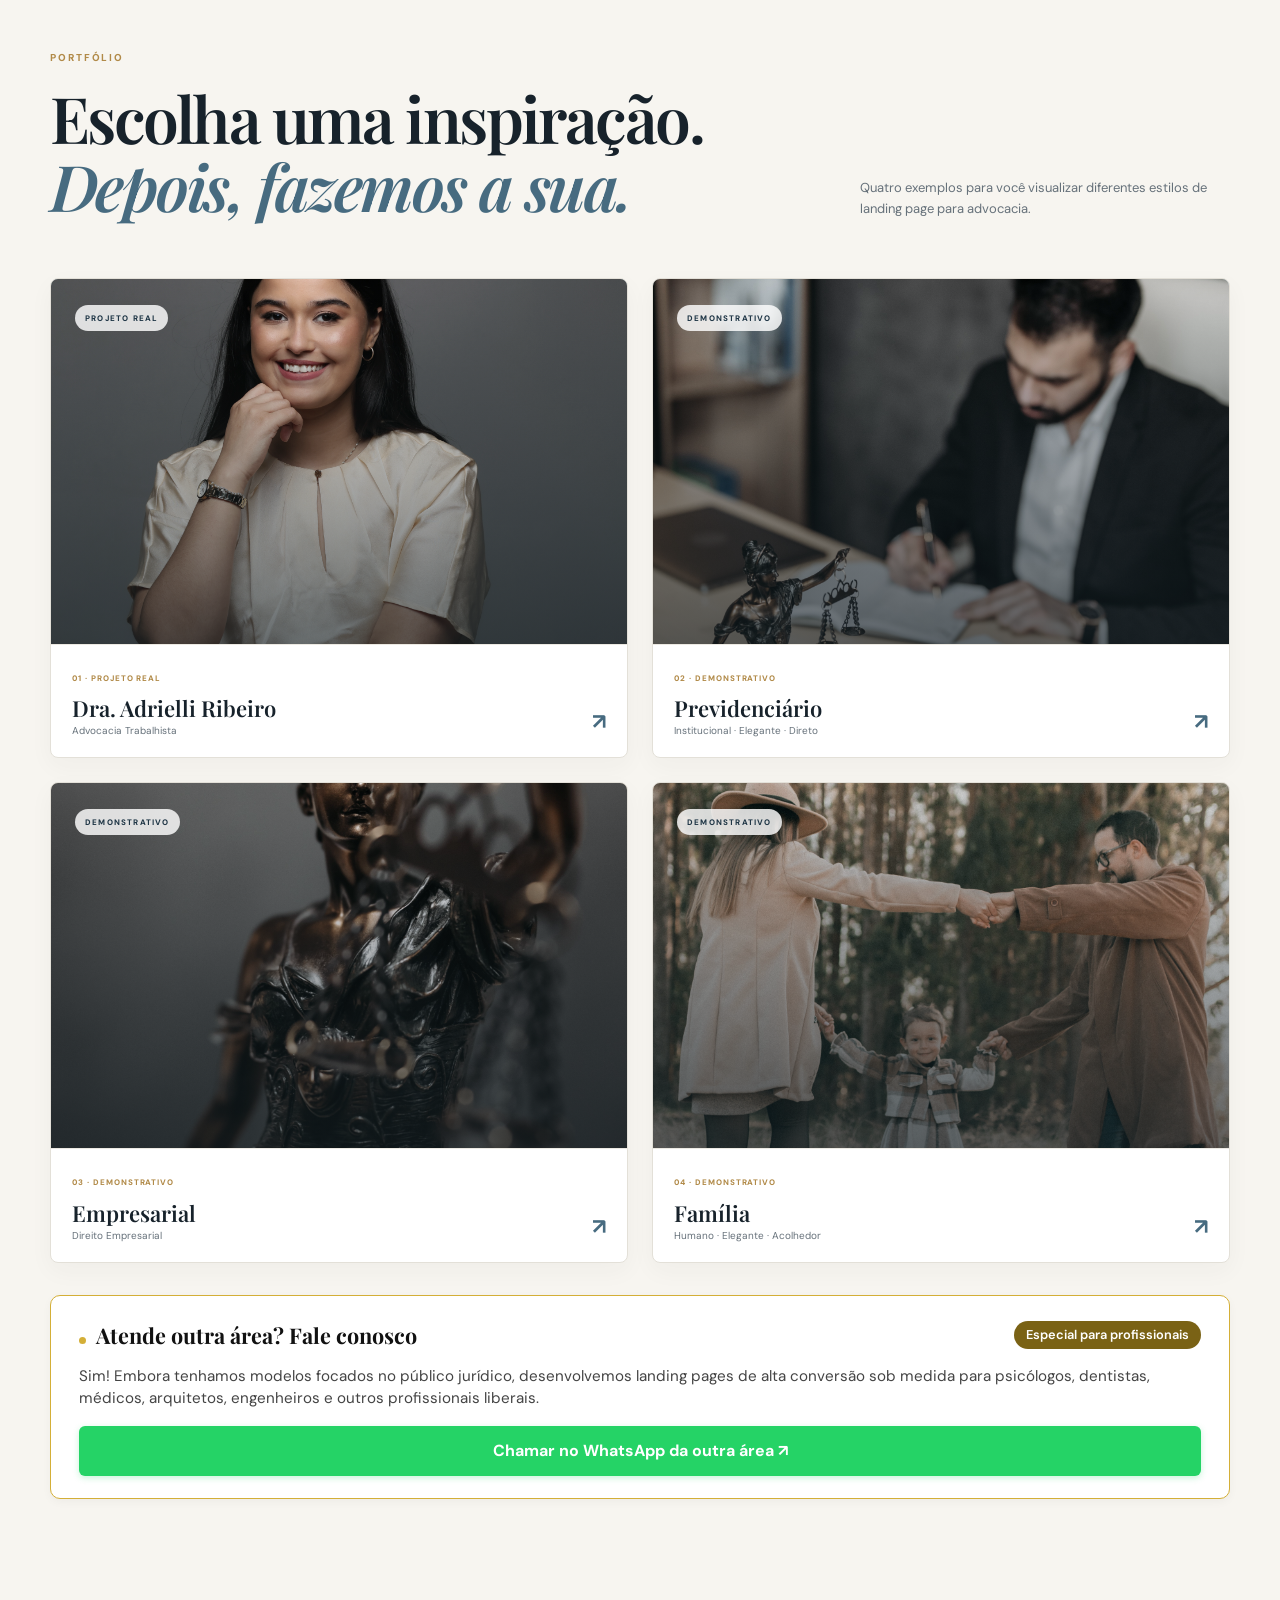
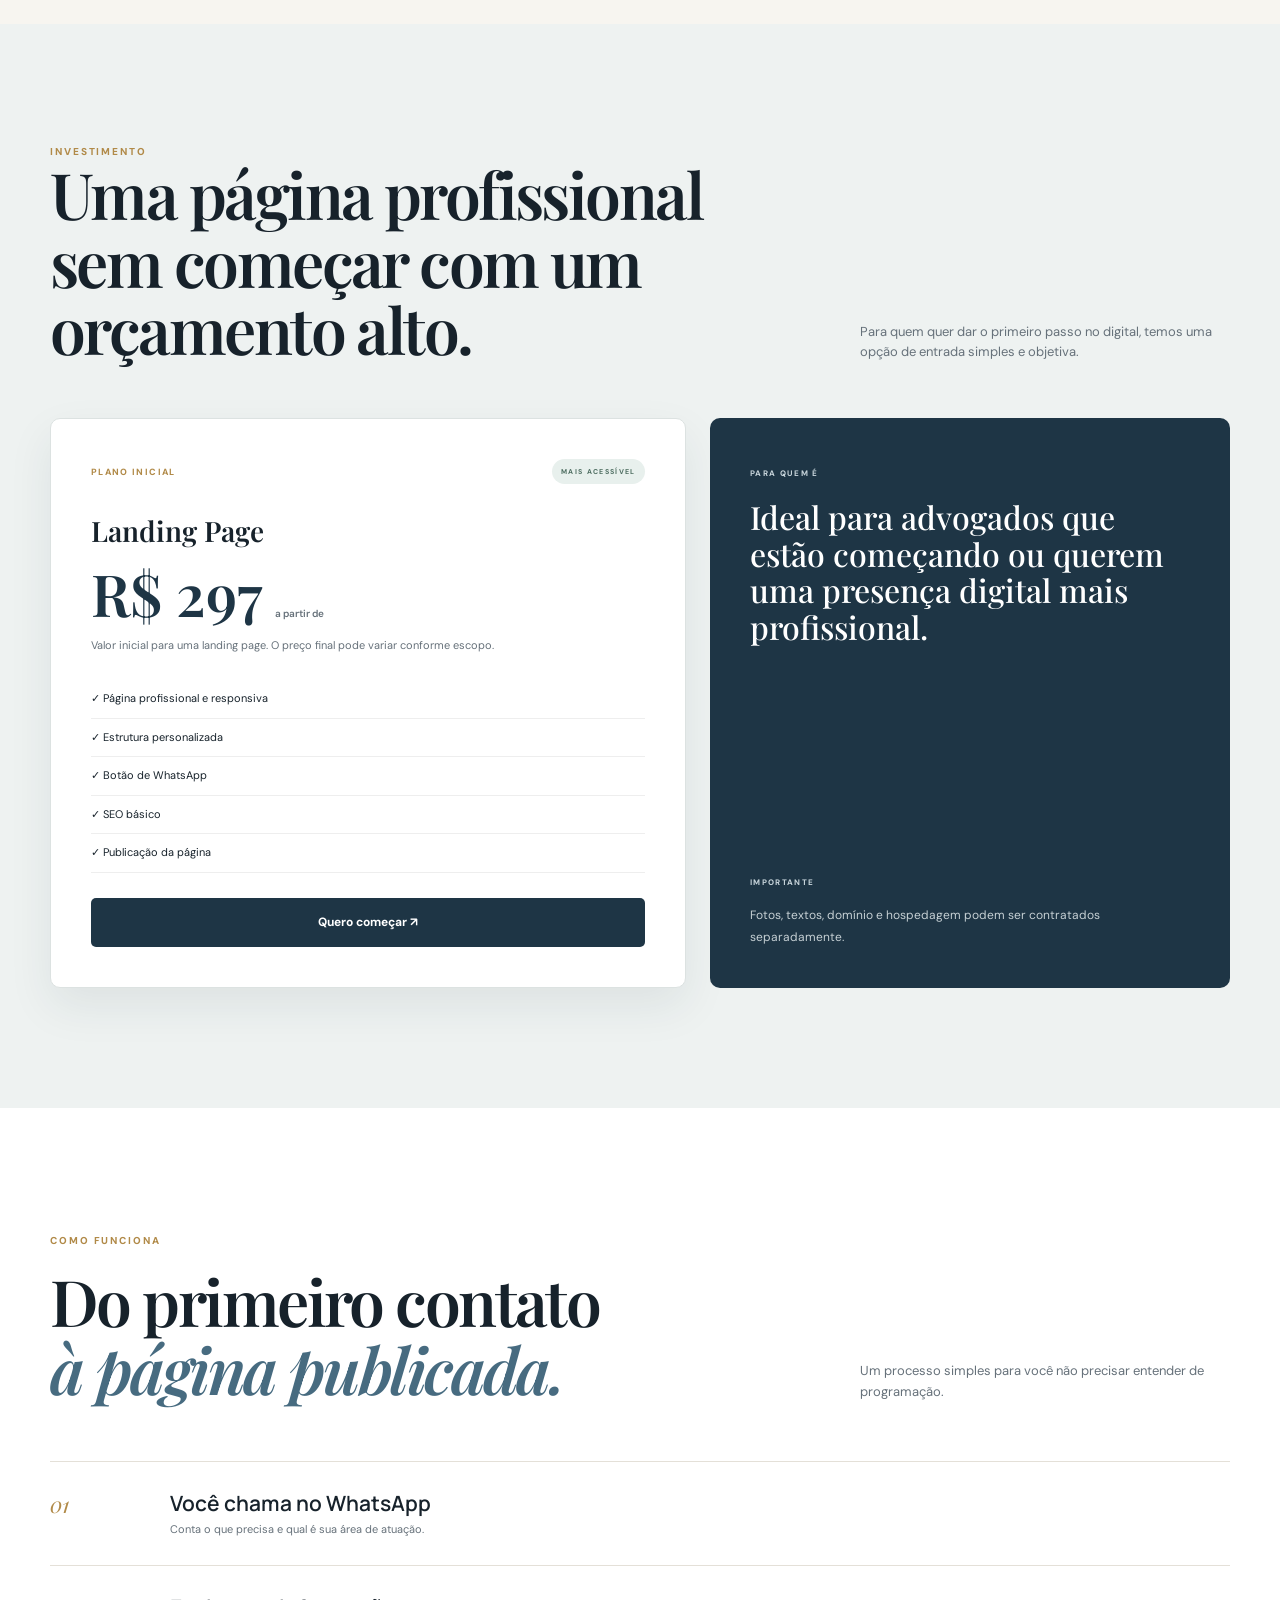
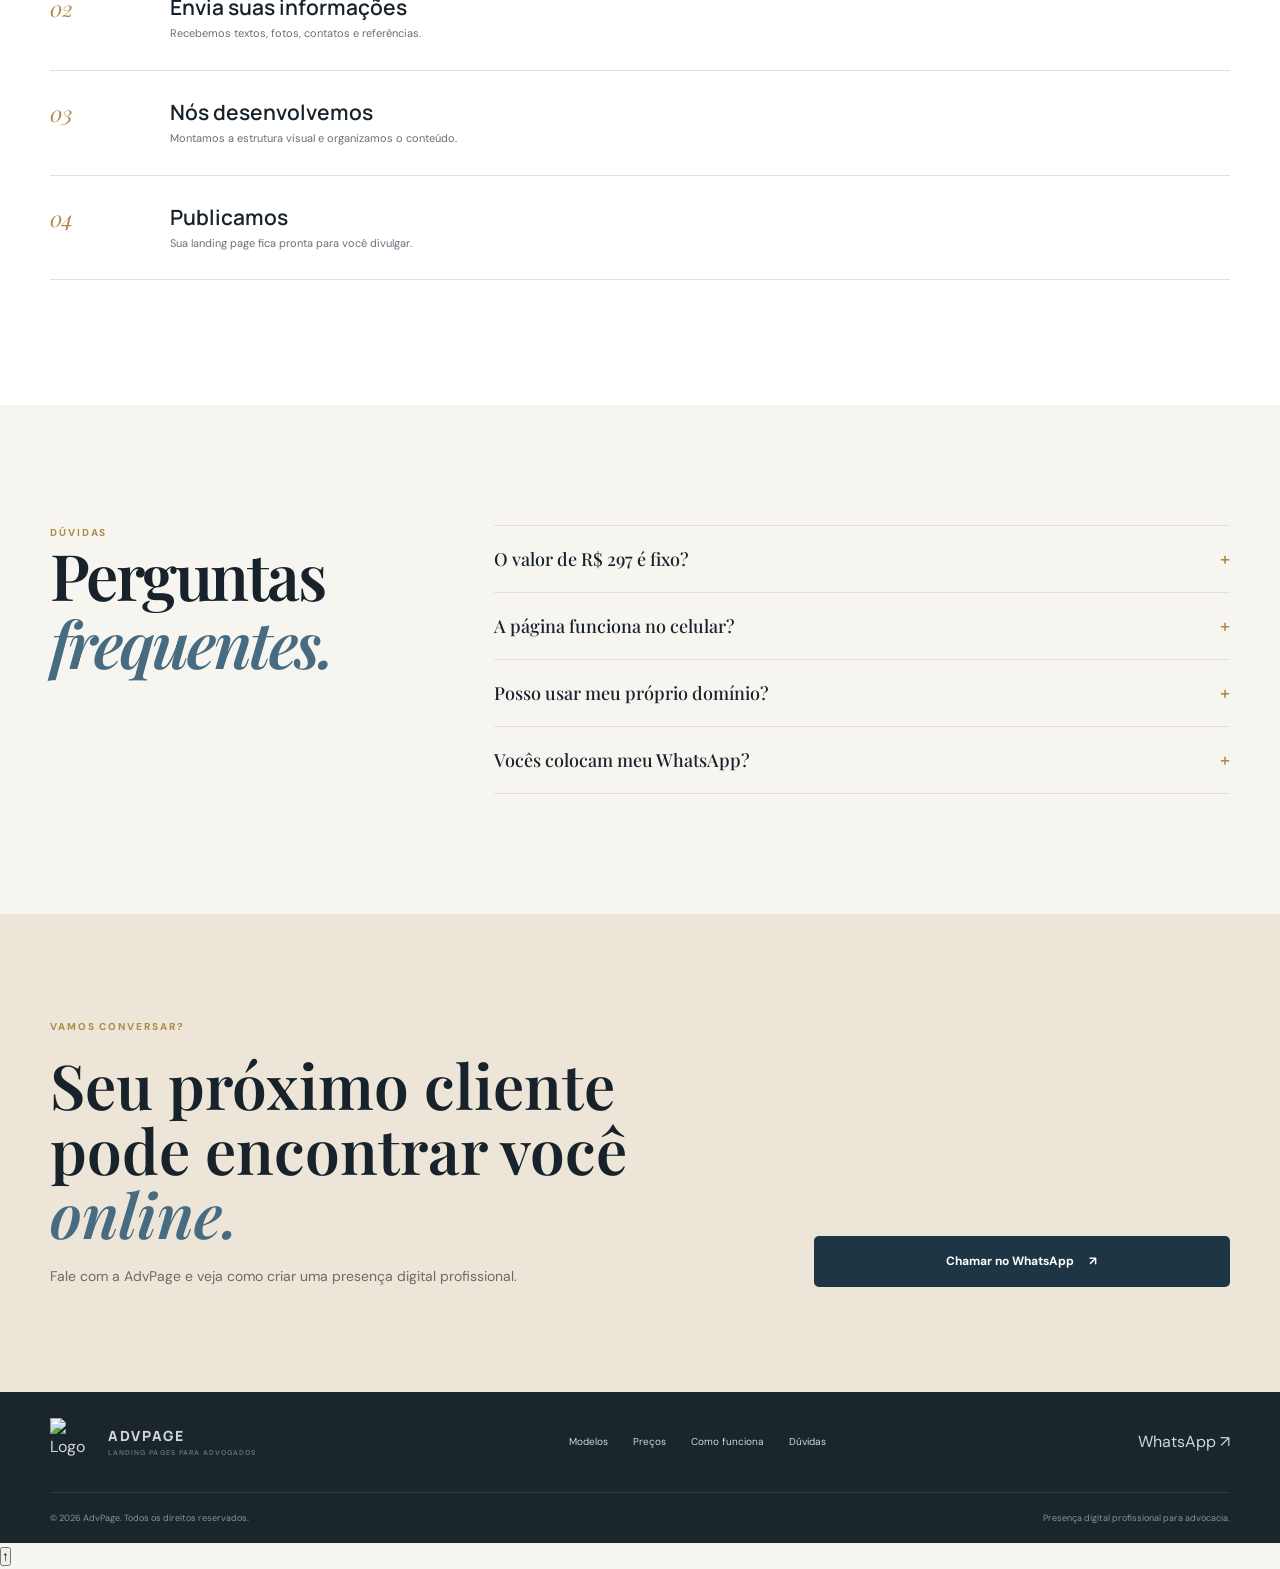
==== commit 48e62f4a: "Reduz tamanho do banner outra area e atualiza descricao do modelo empresarial" ====
--- a/index.html
+++ b/index.html
@@ -9,7 +9,7 @@
   <meta name="description"
     content="Landing pages modernas e profissionais para advogados, a partir de R$ 297. Design responsivo, WhatsApp e SEO básico.">
 
-  <meta name="theme-color" content="#f7f5f0">
+  <meta name="theme-color" content="#f4f1ea">
   <meta name="robots" content="index, follow">
 
   <meta property="og:title" content="AdvPage — Landing Pages para Advogados">
@@ -23,9 +23,8 @@
     href="https://fonts.googleapis.com/css2?family=DM+Sans:wght@400;500;600;700&family=Manrope:wght@600;700;800&family=Playfair+Display:ital,wght@0,500;0,600;1,500;1,600&display=swap"
     rel="stylesheet">
 
-  <link rel="stylesheet" href="/style.css">
-
-  <!-- ÍCONE DO SITE: Substitua assets/logo-advpage.png se quiser trocar o favicon -->
+  <link rel="stylesheet" href="style.css">
+
   <link rel="icon" href="assets/logo-advpage.png" type="image/png">
 </head>
 
@@ -38,9 +37,6 @@
   <header class="header">
     <div class="container nav">
 
-      <!-- =====================================================
-         LOGO DO CABEÇALHO (Troque img/logo.webp se necessário)
-         ===================================================== -->
       <a href="#inicio" class="logo">
         <img src="img/logo.webp" alt="Logo AdvPage" class="site-logo">
         <span class="logo-text">
@@ -55,12 +51,11 @@
         <span></span>
       </button>
 
-      <!-- MENU DE NAVEGAÇÃO PRINCIPAL -->
       <nav id="menu-principal" class="nav-links" aria-label="Navegação principal">
         <a href="#solucao">A solução</a>
         <a href="#modelos">Modelos</a>
         <a href="#precos">Preços</a>
-        <a href="#outra-area">Atende outra área?</a> <!-- LINK ADICIONADO AQUI -->
+        <a href="#outra-area">Atende outra área?</a>
         <a href="#processo">Como funciona</a>
         <a href="#faq">Dúvidas</a>
         <a href="#contato" class="nav-button">
@@ -74,7 +69,6 @@
 
   <main id="conteudo">
 
-    <!-- HERO SECTION -->
     <section class="hero" id="inicio">
       <div class="hero-shape"></div>
       <div class="container hero-grid">
@@ -88,7 +82,8 @@
           </h1>
           <p>
             Crie uma página moderna para apresentar sua atuação,
-            transmitir credibilidade e facilitar o contato com novos clientes.
+            transmitir credibilidade e facilitar o contato com
+            novos clientes.
           </p>
           <div class="actions">
             <a class="button primary" href="#precos">
@@ -136,7 +131,6 @@
     </section>
 
 
-    <!-- SOLUÇÃO -->
     <section class="intro" id="solucao">
       <div class="container intro-grid">
         <div class="section-kicker">
@@ -149,14 +143,16 @@
             <em>É preciso passar confiança.</em>
           </h2>
           <p>
-            Seu potencial cliente precisa entender rapidamente quem você é, quais serviços oferece e como entrar em contato.
+            Seu potencial cliente precisa entender rapidamente
+            quem você é, quais serviços oferece e como entrar
+            em contato. A AdvPage organiza essas informações
+            em uma experiência visual profissional e objetiva.
           </p>
         </div>
       </div>
     </section>
 
 
-    <!-- RECURSOS -->
     <section class="features">
       <div class="container feature-grid">
         <article>
@@ -183,27 +179,31 @@
     </section>
 
 
-    <!-- SEÇÃO DE MODELOS + BLOCO "ATENDE OUTRA ÁREA?" -->
     <section class="models" id="modelos">
       <div class="container">
         <div class="heading-row">
           <div>
-            <div class="eyebrow">PORTFÓLIO</div>
+            <div class="eyebrow">
+              PORTFÓLIO
+            </div>
             <h2>
               Escolha uma inspiração.
               <br>
               <em>Depois, fazemos a sua.</em>
             </h2>
           </div>
-          <p>Quatro exemplos para você visualizar diferentes estilos de landing page para advocacia.</p>
+          <p>
+            Quatro exemplos para você visualizar
+            diferentes estilos de landing page
+            para advocacia.
+          </p>
         </div>
 
         <div class="model-grid">
 
-          <!-- MODELO 01 (Substitua a imagem em img/advogado-modelo-01.webp se precisar) -->
           <a class="model-card" href="modelos/01-projeto-real/index.html">
             <div class="model-art art-real">
-              <img src="img/advogado-modelo-01.webp" alt="Modelo 01">
+              <img src="img/advogado-modelo-01.webp" alt="Foto ilustrativa do Modelo 01">
               <span class="badge">PROJETO REAL</span>
             </div>
             <div class="model-info">
@@ -216,10 +216,9 @@
             </div>
           </a>
 
-          <!-- MODELO 02 (Substitua a imagem em img/advogado-modelo-02.jpg se precisar) -->
           <a class="model-card" href="modelos/02-previdenciario/index.html">
             <div class="model-art art-blue">
-              <img src="img/advogado-modelo-02.jpg" alt="Modelo 02">
+              <img src="img/advogado-modelo-02.jpg" alt="Foto ilustrativa do Modelo 02">
               <span class="badge">DEMONSTRATIVO</span>
             </div>
             <div class="model-info">
@@ -232,26 +231,25 @@
             </div>
           </a>
 
-          <!-- MODELO 03 (Substitua a imagem em img/advogado-modelo-03.jpg se precisar) -->
+          <!-- MODELO 03 COM O TEXTO ALTERADO PARA DIREITO EMPRESARIAL -->
           <a class="model-card" href="modelos/03-empresarial/index.html">
             <div class="model-art art-sand">
-              <img src="img/advogado-modelo-03.jpg" alt="Modelo 03">
+              <img src="img/advogado-modelo-03.jpg" alt="Foto ilustrativa do Modelo 03">
               <span class="badge">DEMONSTRATIVO</span>
             </div>
             <div class="model-info">
               <div>
                 <small>03 · DEMONSTRATIVO</small>
                 <h3>Empresarial</h3>
-                <p>Corporativo · Premium · Sólido</p>
+                <p>Direito Empresarial</p>
               </div>
               <b>↗</b>
             </div>
           </a>
 
-          <!-- MODELO 04 (Substitua a imagem em img/advogado-modelo-04.jpg se precisar) -->
           <a class="model-card" href="modelos/04-familia/index.html">
             <div class="model-art art-rose">
-              <img src="img/advogado-modelo-04.jpg" alt="Modelo 04">
+              <img src="img/advogado-modelo-04.jpg" alt="Foto ilustrativa do Modelo 04">
               <span class="badge">DEMONSTRATIVO</span>
             </div>
             <div class="model-info">
@@ -266,48 +264,46 @@
 
         </div>
 
-
-        <!-- ================================================================= -->
-        <!-- BLOCO ADICIONADO: ATENDE OUTRA ÁREA? (COM OS ENFEITES E ESTILO)  -->
-        <!-- ================================================================= -->
-        <div class="other-area-card" id="outra-area" style="margin-top: 50px; background: #fff; border: 1px solid #d4af37; border-radius: 12px; padding: 36px; position: relative; box-shadow: 0 4px 16px rgba(0,0,0,0.06);">
-          
-          <div style="display: flex; justify-content: space-between; align-items: flex-start; flex-wrap: wrap; gap: 16px; margin-bottom: 20px;">
-            <div>
-              <!-- Bolinha decorativa (enfeite) -->
-              <span style="display: inline-block; width: 8px; height: 8px; background: #d4af37; border-radius: 50%; margin-right: 8px;"></span>
-              <h3 style="display: inline; font-size: 1.6rem; color: #111; font-family: 'Playfair Display', serif;">Atende outra área? Fale conosco</h3>
-            </div>
-            <span style="background: #7a6215; color: #fff; padding: 6px 14px; border-radius: 20px; font-size: 0.85rem; font-weight: 600;">Especial para profissionais</span>
-          </div>
-
-          <p style="color: #444; font-size: 1.05rem; line-height: 1.6; margin-bottom: 24px;">
+        <!-- Bloco Atende Outra Área (Com altura/padding reduzido para ficar menor) -->
+        <div class="other-area-card" id="outra-area" style="margin-top: 32px; background: #fff; border: 1px solid #d4af37; border-radius: 10px; padding: 22px 28px; box-shadow: 0 3px 10px rgba(0,0,0,0.04);">
+          <div style="display: flex; justify-content: space-between; align-items: center; flex-wrap: wrap; gap: 12px; margin-bottom: 12px;">
+            <div>
+              <span style="display: inline-block; width: 7px; height: 7px; background: #d4af37; border-radius: 50%; margin-right: 6px;"></span>
+              <h3 style="display: inline; font-size: 1.35rem; color: #111; font-family: 'Playfair Display', serif;">Atende outra área? Fale conosco</h3>
+            </div>
+            <span style="background: #7a6215; color: #fff; padding: 4px 12px; border-radius: 20px; font-size: 0.8rem; font-weight: 600;">Especial para profissionais</span>
+          </div>
+          <p style="color: #444; font-size: 0.95rem; line-height: 1.5; margin-bottom: 16px;">
             Sim! Embora tenhamos modelos focados no público jurídico, desenvolvemos landing pages de alta conversão sob medida para psicólogos, dentistas, médicos, arquitetos, engenheiros e outros profissionais liberais.
           </p>
-
-          <!-- BOTÃO DE WHATSAPP DA OUTRA ÁREA (Altere o número 5551994525272 se quiser outro número) -->
           <a href="https://wa.me/5551994525272?text=Olá!%20Não%20sou%20advogado,%20trabalho%20em%20outra%20área%20e%20quero%20uma%20landing%20page." 
-             target="_blank" 
-             rel="noopener noreferrer" 
-             style="display: block; width: 100%; background: #25d366; color: #fff; text-align: center; padding: 16px; border-radius: 8px; font-weight: bold; text-decoration: none; font-size: 1.1rem; box-shadow: 0 2px 8px rgba(37,211,102,0.3);">
+             target="_blank" rel="noopener noreferrer" 
+             style="display: block; width: 100%; background: #25d366; color: #fff; text-align: center; padding: 12px; border-radius: 6px; font-weight: bold; text-decoration: none; font-size: 1rem; box-shadow: 0 2px 6px rgba(37,211,102,0.25);">
             Chamar no WhatsApp da outra área ↗
           </a>
-
-        </div>
-
-      </div>
-    </section>
-
-
-    <!-- PREÇOS -->
+        </div>
+
+      </div>
+    </section>
+
+
     <section class="pricing" id="precos">
       <div class="container">
         <div class="pricing-head">
           <div>
-            <div class="eyebrow">INVESTIMENTO</div>
-            <h2>Uma página profissional<br><em>sem começar com um orçamento alto.</em></h2>
-          </div>
-          <p>Para quem quer dar o primeiro passo no digital.</p>
+            <div class="eyebrow">
+              INVESTIMENTO
+            </div>
+            <h2>
+              Uma página profissional
+              <br>
+              sem começar com um orçamento alto.
+            </h2>
+          </div>
+          <p>
+            Para quem quer dar o primeiro passo no digital,
+            temos uma opção de entrada simples e objetiva.
+          </p>
         </div>
 
         <div class="price-grid">
@@ -320,14 +316,18 @@
             <p class="price">
               R$ 297
               <small>a partir de</small>
+            </p>
+            <p class="price-note">
+              Valor inicial para uma landing page.
+              O preço final pode variar conforme escopo.
             </p>
             <ul>
               <li>✓ Página profissional e responsiva</li>
               <li>✓ Estrutura personalizada</li>
               <li>✓ Botão de WhatsApp</li>
               <li>✓ SEO básico</li>
+              <li>✓ Publicação da página</li>
             </ul>
-            <!-- LINK WHATSAPP DO PLANO (Altere o número se necessário) -->
             <a class="button primary full"
               href="https://wa.me/5551994525272?text=Olá!%20Quero%20uma%20landing%20page%20a%20partir%20de%20R$%20297."
               rel="noopener noreferrer">
@@ -340,54 +340,113 @@
               <span>PARA QUEM É</span>
               <h3>Ideal para advogados que estão começando ou querem uma presença digital mais profissional.</h3>
             </div>
-          </div>
-        </div>
-      </div>
-    </section>
-
-
-    <!-- PROCESSO -->
+            <div>
+              <span>IMPORTANTE</span>
+              <p>Fotos, textos, domínio e hospedagem podem ser contratados separadamente.</p>
+            </div>
+          </div>
+        </div>
+      </div>
+    </section>
+
+
     <section class="process" id="processo">
       <div class="container">
         <div class="heading-row">
           <div>
-            <div class="eyebrow">COMO FUNCIONA</div>
-            <h2>Do primeiro contato<br><em>à página publicada.</em></h2>
-          </div>
-        </div>
+            <div class="eyebrow">
+              COMO FUNCIONA
+            </div>
+            <h2>
+              Do primeiro contato
+              <br>
+              <em>à página publicada.</em>
+            </h2>
+          </div>
+          <p>Um processo simples para você não precisar entender de programação.</p>
+        </div>
+
         <div class="steps">
-          <article><b>01</b><div><h3>Você chama no WhatsApp</h3><p>Conta o que precisa e qual é sua área.</p></div></article>
-          <article><b>02</b><div><h3>Envia suas informações</h3><p>Recebemos textos, fotos e referências.</p></div></article>
-          <article><b>03</b><div><h3>Nós desenvolvemos</h3><p>Montamos a estrutura visual.</p></div></article>
-          <article><b>04</b><div><h3>Publicamos</h3><p>Sua landing page fica pronta para divulgar.</p></div></article>
-        </div>
-      </div>
-    </section>
-
-
-    <!-- FAQ -->
+          <article>
+            <b>01</b>
+            <div>
+              <h3>Você chama no WhatsApp</h3>
+              <p>Conta o que precisa e qual é sua área de atuação.</p>
+            </div>
+          </article>
+          <article>
+            <b>02</b>
+            <div>
+              <h3>Envia suas informações</h3>
+              <p>Recebemos textos, fotos, contatos e referências.</p>
+            </div>
+          </article>
+          <article>
+            <b>03</b>
+            <div>
+              <h3>Nós desenvolvemos</h3>
+              <p>Montamos a estrutura visual e organizamos o conteúdo.</p>
+            </div>
+          </article>
+          <article>
+            <b>04</b>
+            <div>
+              <h3>Publicamos</h3>
+              <p>Sua landing page fica pronta para você divulgar.</p>
+            </div>
+          </article>
+        </div>
+      </div>
+    </section>
+
+
     <section class="faq" id="faq">
       <div class="container faq-grid">
         <div>
-          <div class="eyebrow">DÚVIDAS</div>
-          <h2>Perguntas<br><em>frequentes.</em></h2>
-        </div>
+          <div class="eyebrow">
+            DÚVIDAS
+          </div>
+          <h2>
+            Perguntas
+            <br>
+            <em>frequentes.</em>
+          </h2>
+        </div>
+
         <div class="faq-list">
-          <details><summary>O valor de R$ 297 é fixo?</summary><p>R$ 297 é o valor inicial. O orçamento final depende do escopo.</p></details>
-          <details><summary>A página funciona no celular?</summary><p>Sim, totalmente responsiva.</p></details>
-        </div>
-      </div>
-    </section>
-
-
-    <!-- CONTATO -->
+          <details>
+            <summary>O valor de R$ 297 é fixo?</summary>
+            <p>R$ 297 é o valor inicial. O orçamento final depende do escopo e conteúdo.</p>
+          </details>
+          <details>
+            <summary>A página funciona no celular?</summary>
+            <p>Sim. Os modelos são responsivos para celular, tablet e computador.</p>
+          </details>
+          <details>
+            <summary>Posso usar meu próprio domínio?</summary>
+            <p>Sim. Você pode usar um domínio próprio ou do escritório.</p>
+          </details>
+          <details>
+            <summary> Vocês colocam meu WhatsApp?</summary>
+            <p>Sim. A página terá os botões e WhatsApp configurados com seus dados.</p>
+          </details>
+        </div>
+      </div>
+    </section>
+
+
     <section class="contact" id="contato">
       <div class="container contact-inner">
         <div>
-          <div class="eyebrow">VAMOS CONVERSAR?</div>
-          <h2>Seu próximo cliente pode encontrar você <em>online.</em></h2>
-        </div>
-        <!-- LINK DE CONTATO (Altere o número se necessário) -->
+          <div class="eyebrow">
+            VAMOS CONVERSAR?
+          </div>
+          <h2>
+            Seu próximo cliente pode encontrar você
+            <em>online.</em>
+          </h2>
+          <p>Fale com a AdvPage e veja como criar uma presença digital profissional.</p>
+        </div>
         <a class="contact-button" href="https://wa.me/5551994525272?text=Olá!%20Quero%20conhecer%20a%20AdvPage."
           rel="noopener noreferrer">
           Chamar no WhatsApp
@@ -399,11 +458,9 @@
   </main>
 
 
-  <!-- RODAPÉ -->
   <footer>
     <div class="container footer-top">
       <div class="logo footer-logo">
-        <!-- LOGO DO RODAPÉ: Substitua assets/logo-advpage.png se necessário -->
         <img src="assets/logo-advpage.png" alt="Logo AdvPage" class="site-logo">
         <span class="logo-text">
           ADVPAGE
@@ -414,23 +471,29 @@
         <a href="#modelos">Modelos</a>
         <a href="#precos">Preços</a>
         <a href="#processo">Como funciona</a>
+        <a href="#faq">Dúvidas</a>
       </nav>
+      <a href="https://wa.me/5551994525272?text=Olá!%20Quero%20conhecer%20a%20AdvPage." rel="noopener noreferrer">
+        WhatsApp ↗
+      </a>
     </div>
     <div class="container footer-bottom">
       <span>&copy; 2026 AdvPage. Todos os direitos reservados.</span>
+      <span>Presença digital profissional para advocacia.</span>
     </div>
   </footer>
 
 
-  <!-- WHATSAPP FLUTUANTE (Altere o número se necessário) -->
   <a class="floating" href="https://wa.me/5551994525272?text=Olá!%20Quero%20conhecer%20a%20AdvPage."
     aria-label="Falar com a AdvPage pelo WhatsApp" rel="noopener noreferrer">
-    <svg class="whatsapp-icon" viewBox="0 0 24 24" aria-hidden="true">
-      <path d="M20.52 3.48A11.87 11.87 0 0 0 12.08 0C5.53 0 .2 5.33.2 11.88c0 2.09.55 4.13 1.59 5.93L.1 24l6.33-1.66a11.88 11.88 0 0 0 5.65 1.43h.01c6.55 0 11.88-5.33 11.88-11.88 0-3.17-1.23-6.15-3.45-8.41ZM12.09 21.7h-.01a9.82 9.82 0 0 1-5.01-1.37l-.36-.21-3.75.98 1-3.66-.23-.38a9.82 9.82 0 0 1-1.51-5.18C2.22 6.47 6.64 2.05 12.08 2.05c2.64 0 5.12 1.03 6.98 2.9a9.8 9.8 0 0 1 2.9 6.98c0 5.44-4.42 9.77-9.87 9.77Zm5.39-7.34c-.29-.15-1.72-.85-1.99-.95-.27-.1-.47-.15-.67.15-.2.29-.77.95-.94 1.14-.17.2-.35.22-.64.07-.29-.15-1.22-.45-2.32-1.43-.86-.77-1.44-1.72-1.61-2.01-.17-.29-.02-.45.13-.6.13-.13.29-.35.44-.52.15-.17.2-.29.3-.49.1-.2.05-.37-.02-.52-.07-.15-.67-1.61-.92-2.2-.24-.58-.49-.5-.67-.51h-.57c-.2 0-.52.07-.79.37-.27.29-1.03 1.01-1.03 2.47s1.05 2.86 1.2 3.05c.15.2 2.07 3.16 5.01 4.43.7.3 1.25.48 1.68.61.7.22 1.34.19 1.84.12.56-.08 1.72-.7 1.96-1.38.24-.68.24-1.26.17-1.38-.07-.12-.27-.2-.57-.35Z" />
+    <svg class="whatsapp-icon" viewBox="0 0 24 24" aria-hidden="true" focusable="false">
+      <path
+        d="M20.52 3.48A11.87 11.87 0 0 0 12.08 0C5.53 0 .2 5.33.2 11.88c0 2.09.55 4.13 1.59 5.93L.1 24l6.33-1.66a11.88 11.88 0 0 0 5.65 1.43h.01c6.55 0 11.88-5.33 11.88-11.88 0-3.17-1.23-6.15-3.45-8.41ZM12.09 21.7h-.01a9.82 9.82 0 0 1-5.01-1.37l-.36-.21-3.75.98 1-3.66-.23-.38a9.82 9.82 0 0 1-1.51-5.18C2.22 6.47 6.64 2.05 12.08 2.05c2.64 0 5.12 1.03 6.98 2.9a9.8 9.8 0 0 1 2.9 6.98c0 5.44-4.42 9.77-9.87 9.77Zm5.39-7.34c-.29-.15-1.72-.85-1.99-.95-.27-.1-.47-.15-.67.15-.2.29-.77.95-.94 1.14-.17.2-.35.22-.64.07-.29-.15-1.22-.45-2.32-1.43-.86-.77-1.44-1.72-1.61-2.01-.17-.29-.02-.45.13-.6.13-.13.29-.35.44-.52.15-.17.2-.29.3-.49.1-.2.05-.37-.02-.52-.07-.15-.67-1.61-.92-2.2-.24-.58-.49-.5-.67-.51h-.57c-.2 0-.52.07-.79.37-.27.29-1.03 1.01-1.03 2.47s1.05 2.86 1.2 3.05c.15.2 2.07 3.16 5.01 4.43.7.3 1.25.48 1.68.61.7.22 1.34.19 1.84.12.56-.08 1.72-.7 1.96-1.38.24-.68.24-1.26.17-1.38-.07-.12-.27-.2-.57-.35Z" />
     </svg>
   </a>
 
   <script src="script.js"></script>
+
 </body>
 
 </html>
